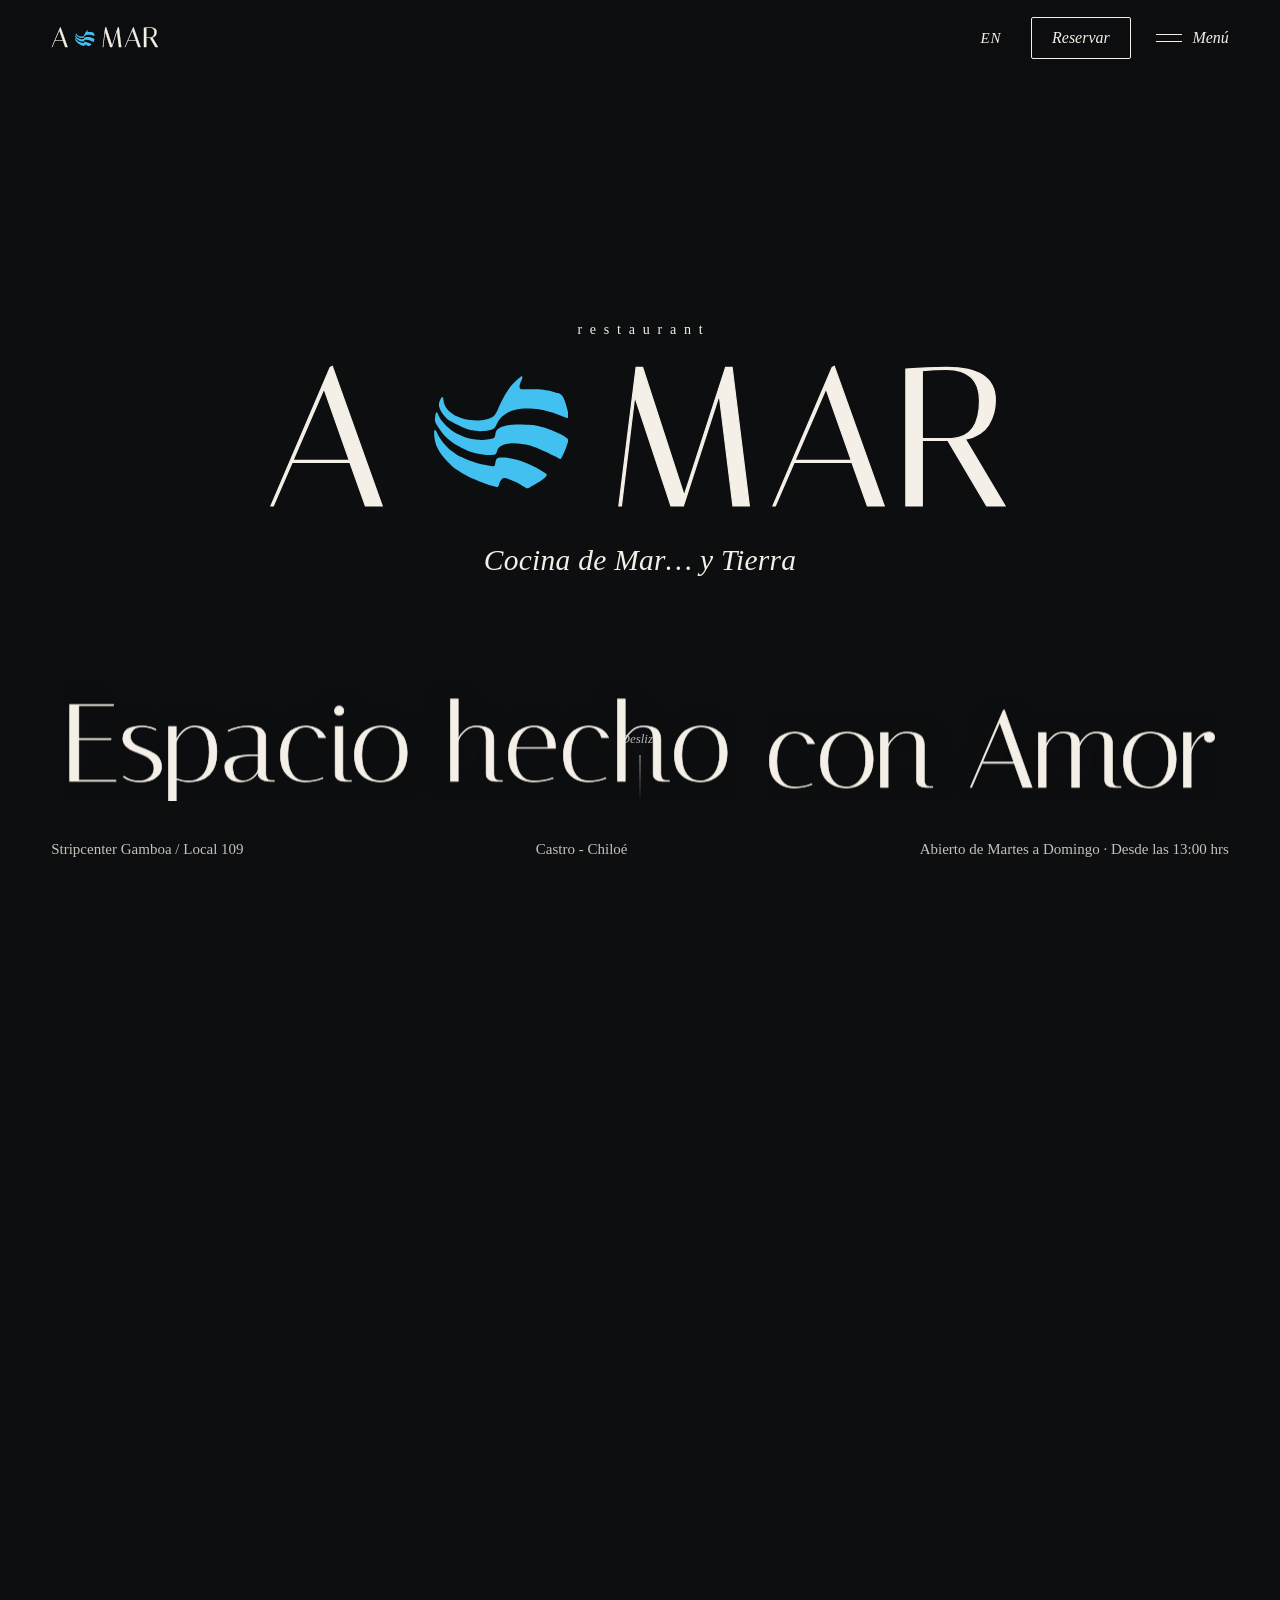
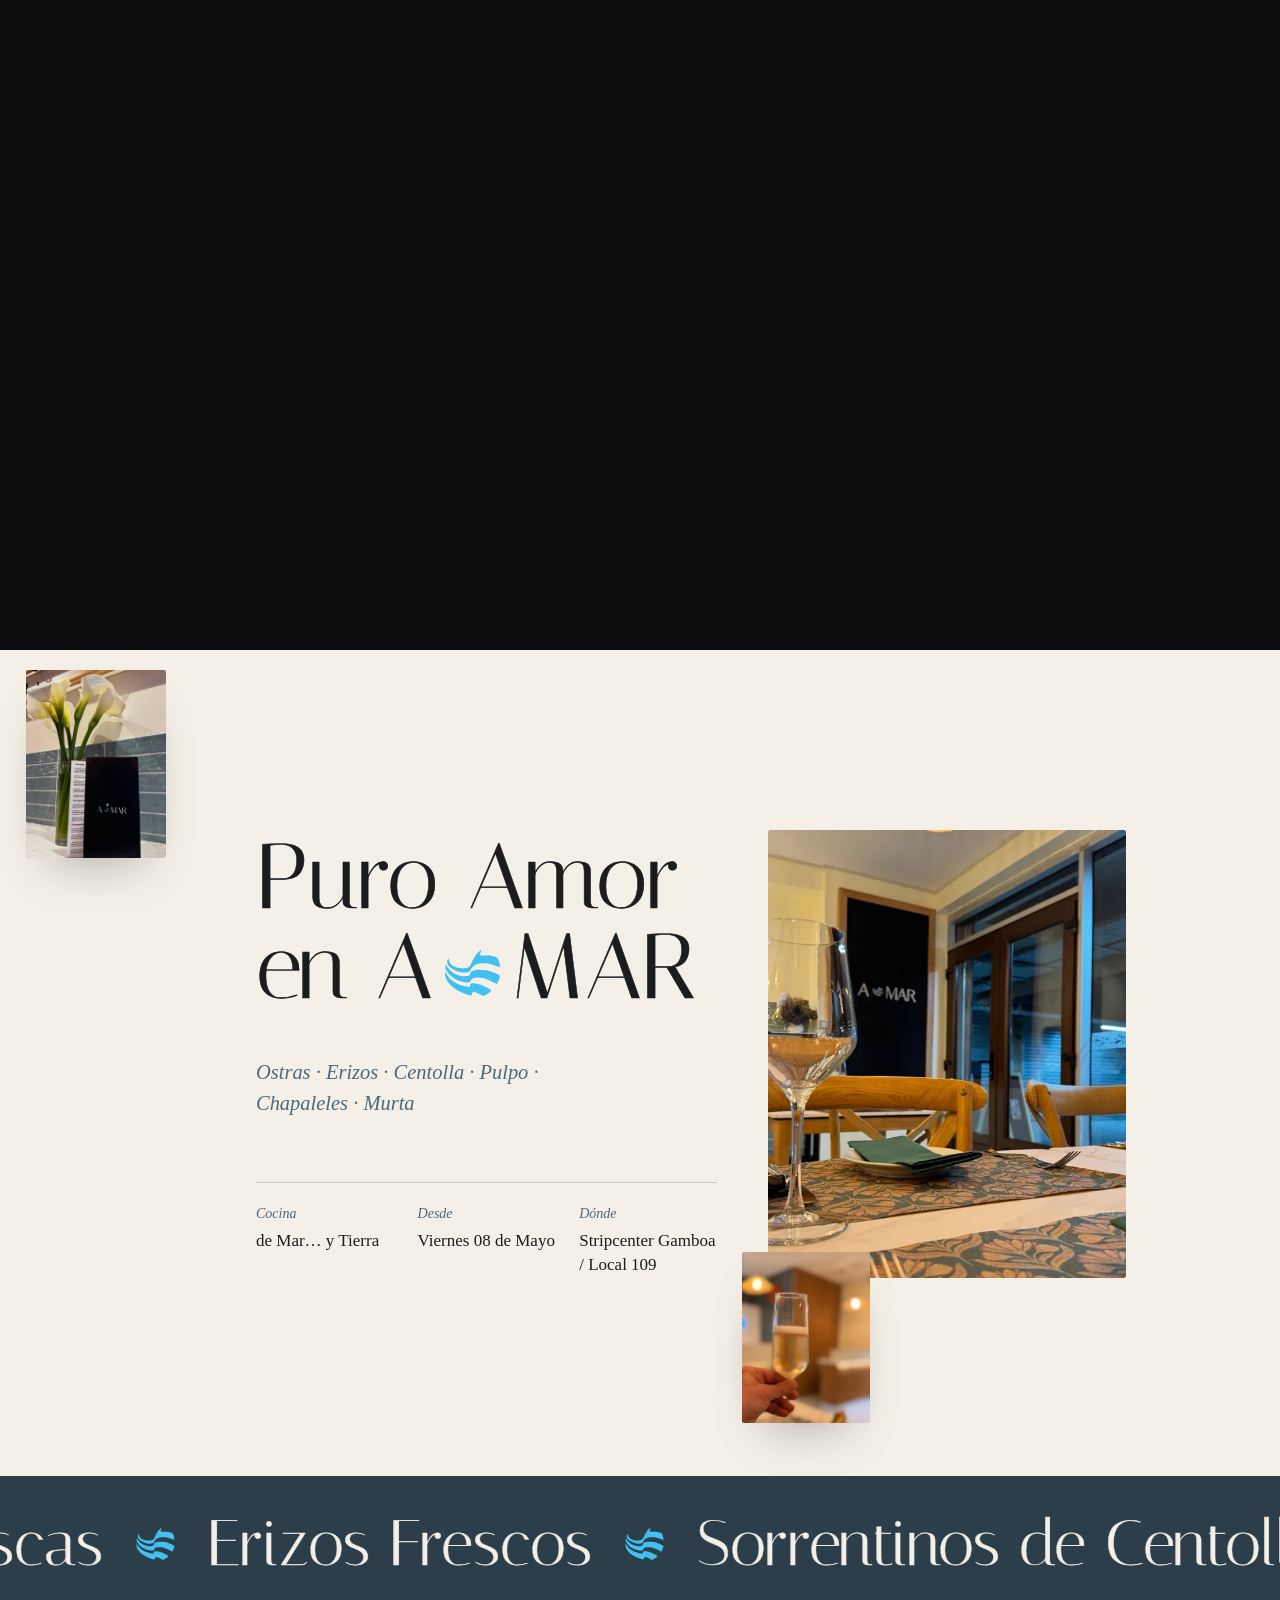
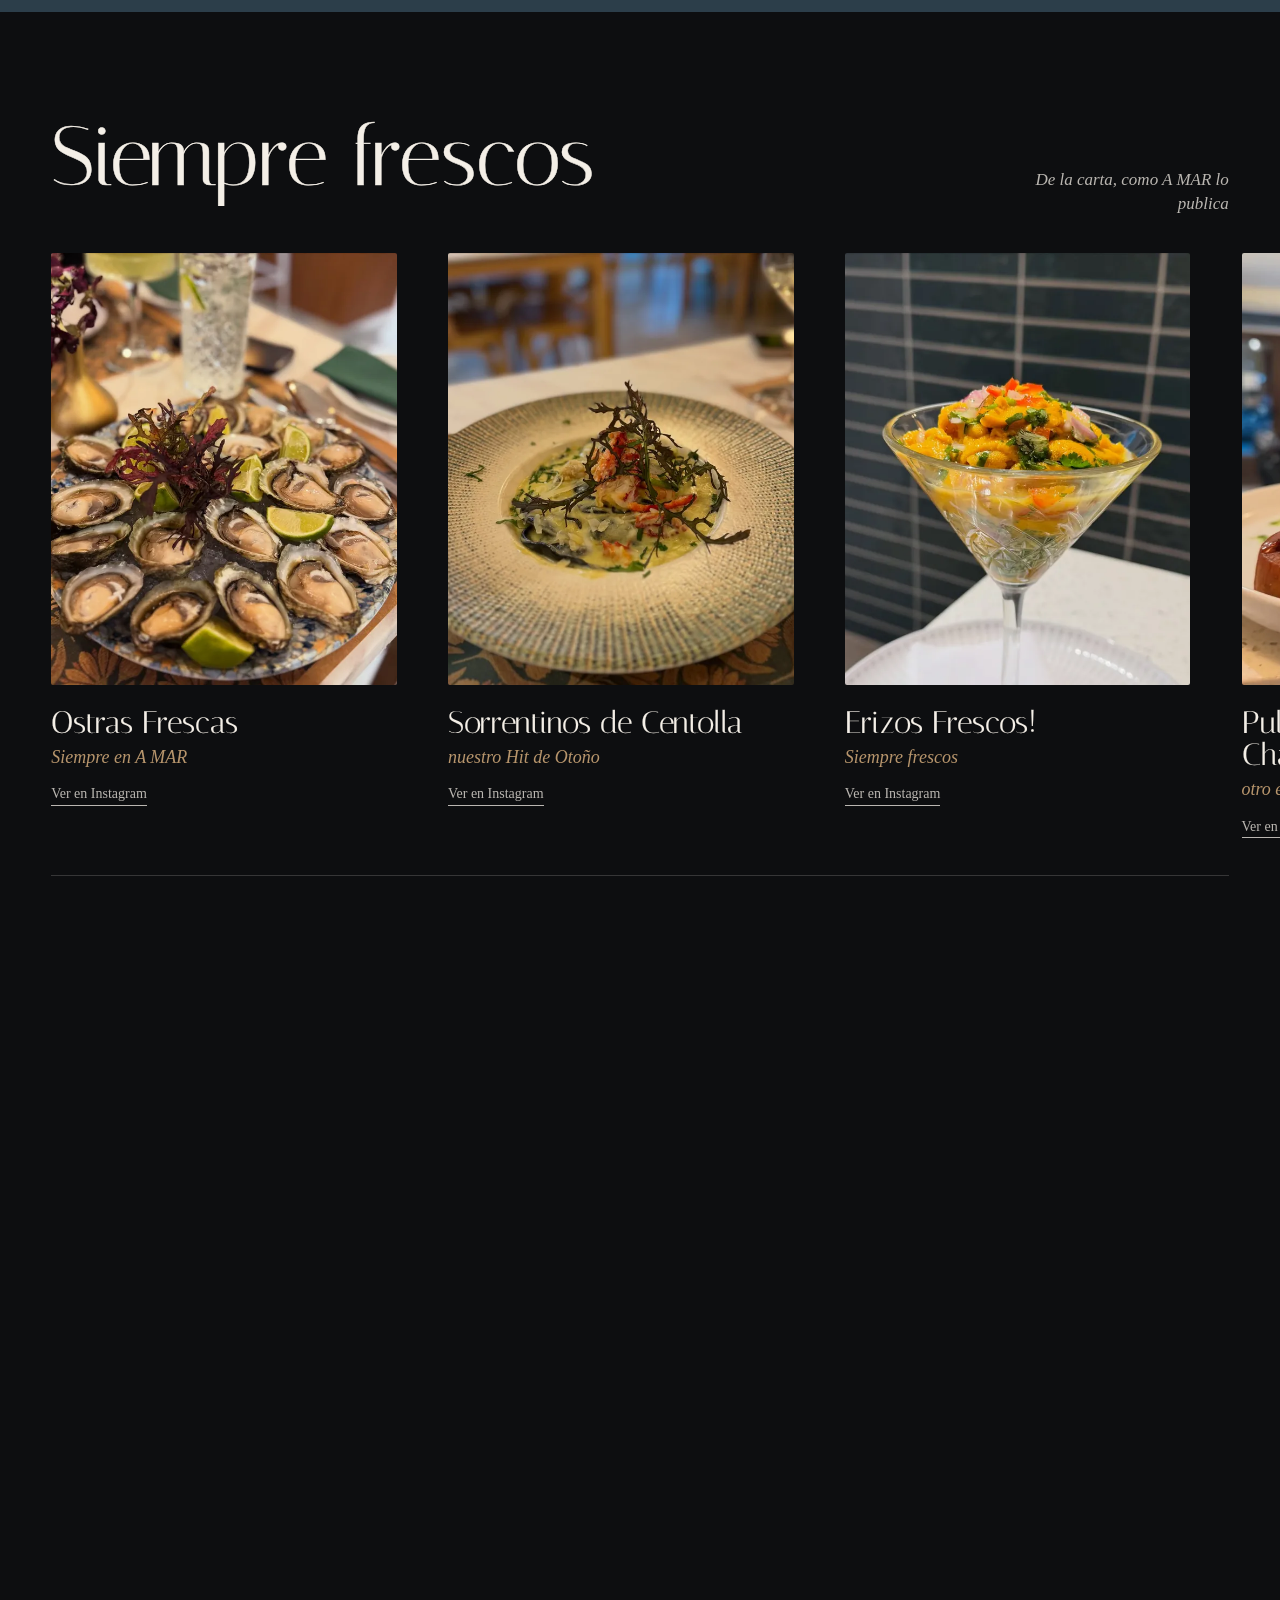
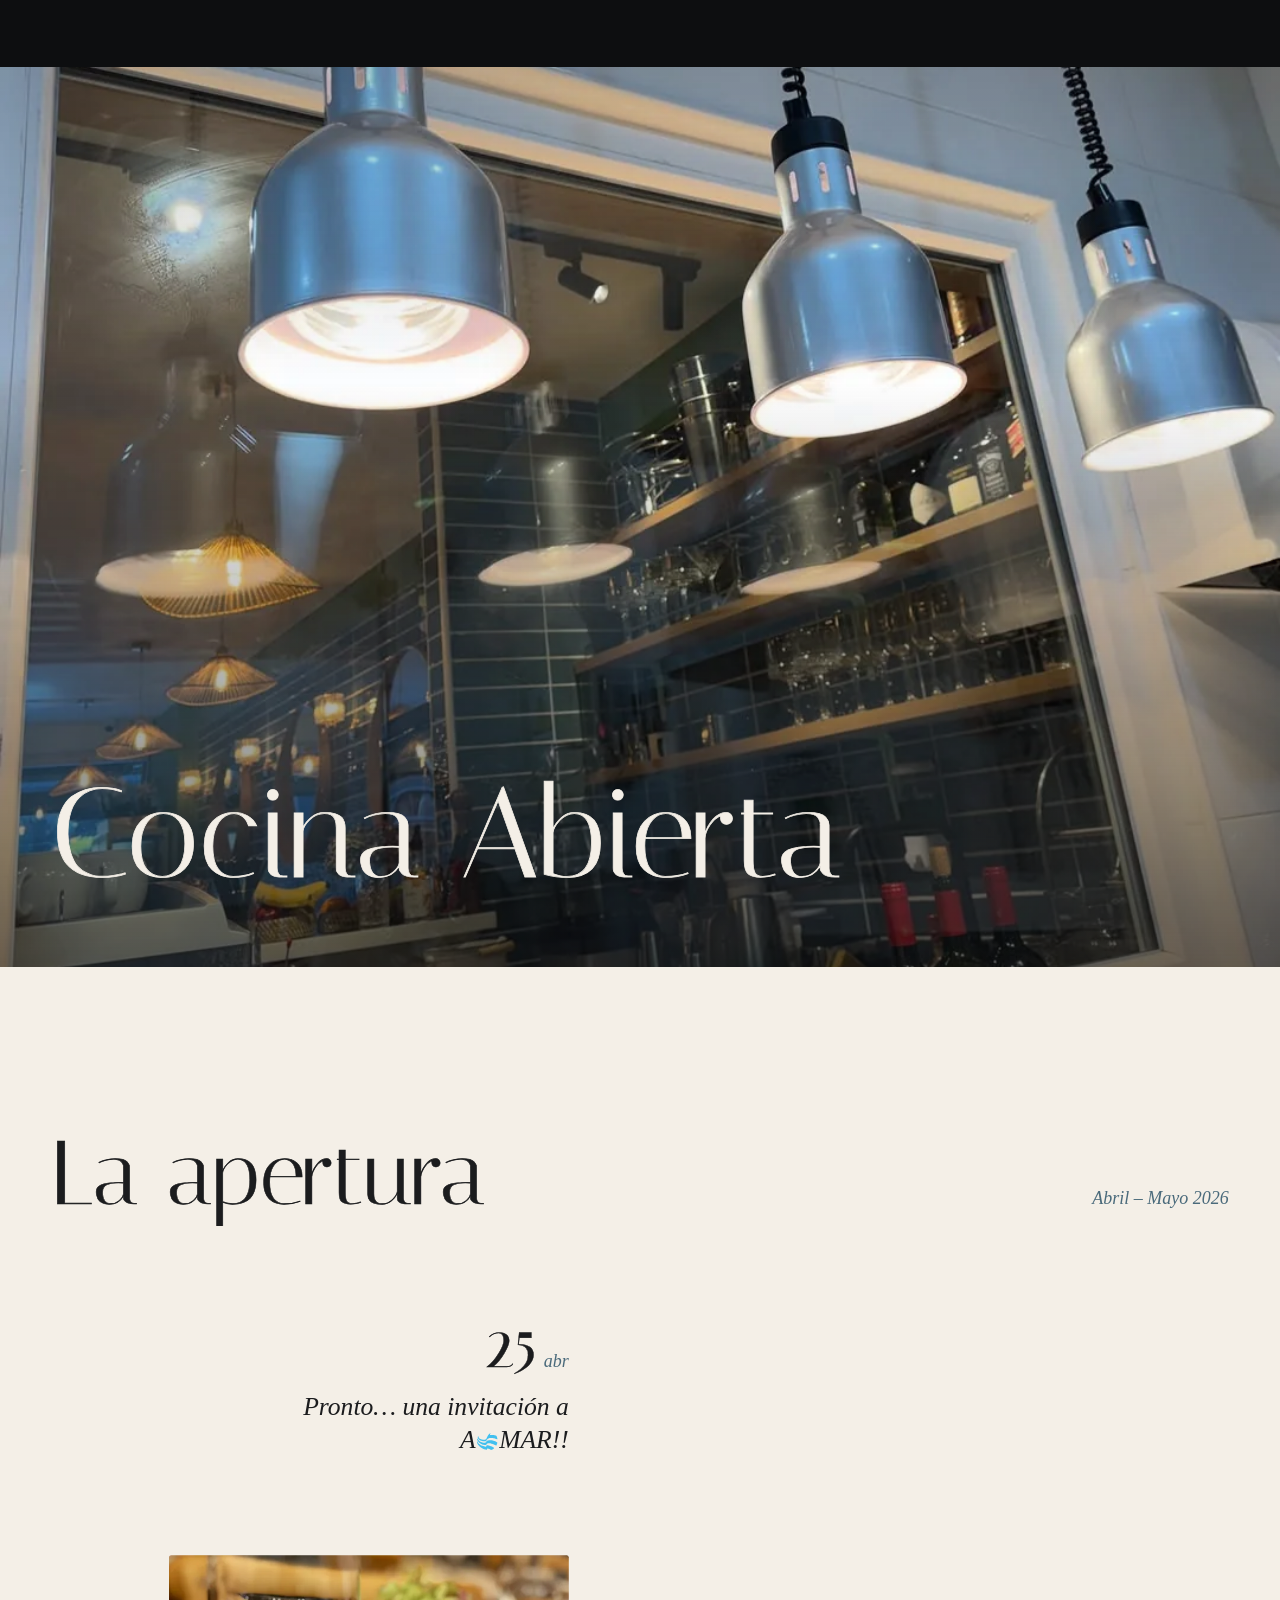
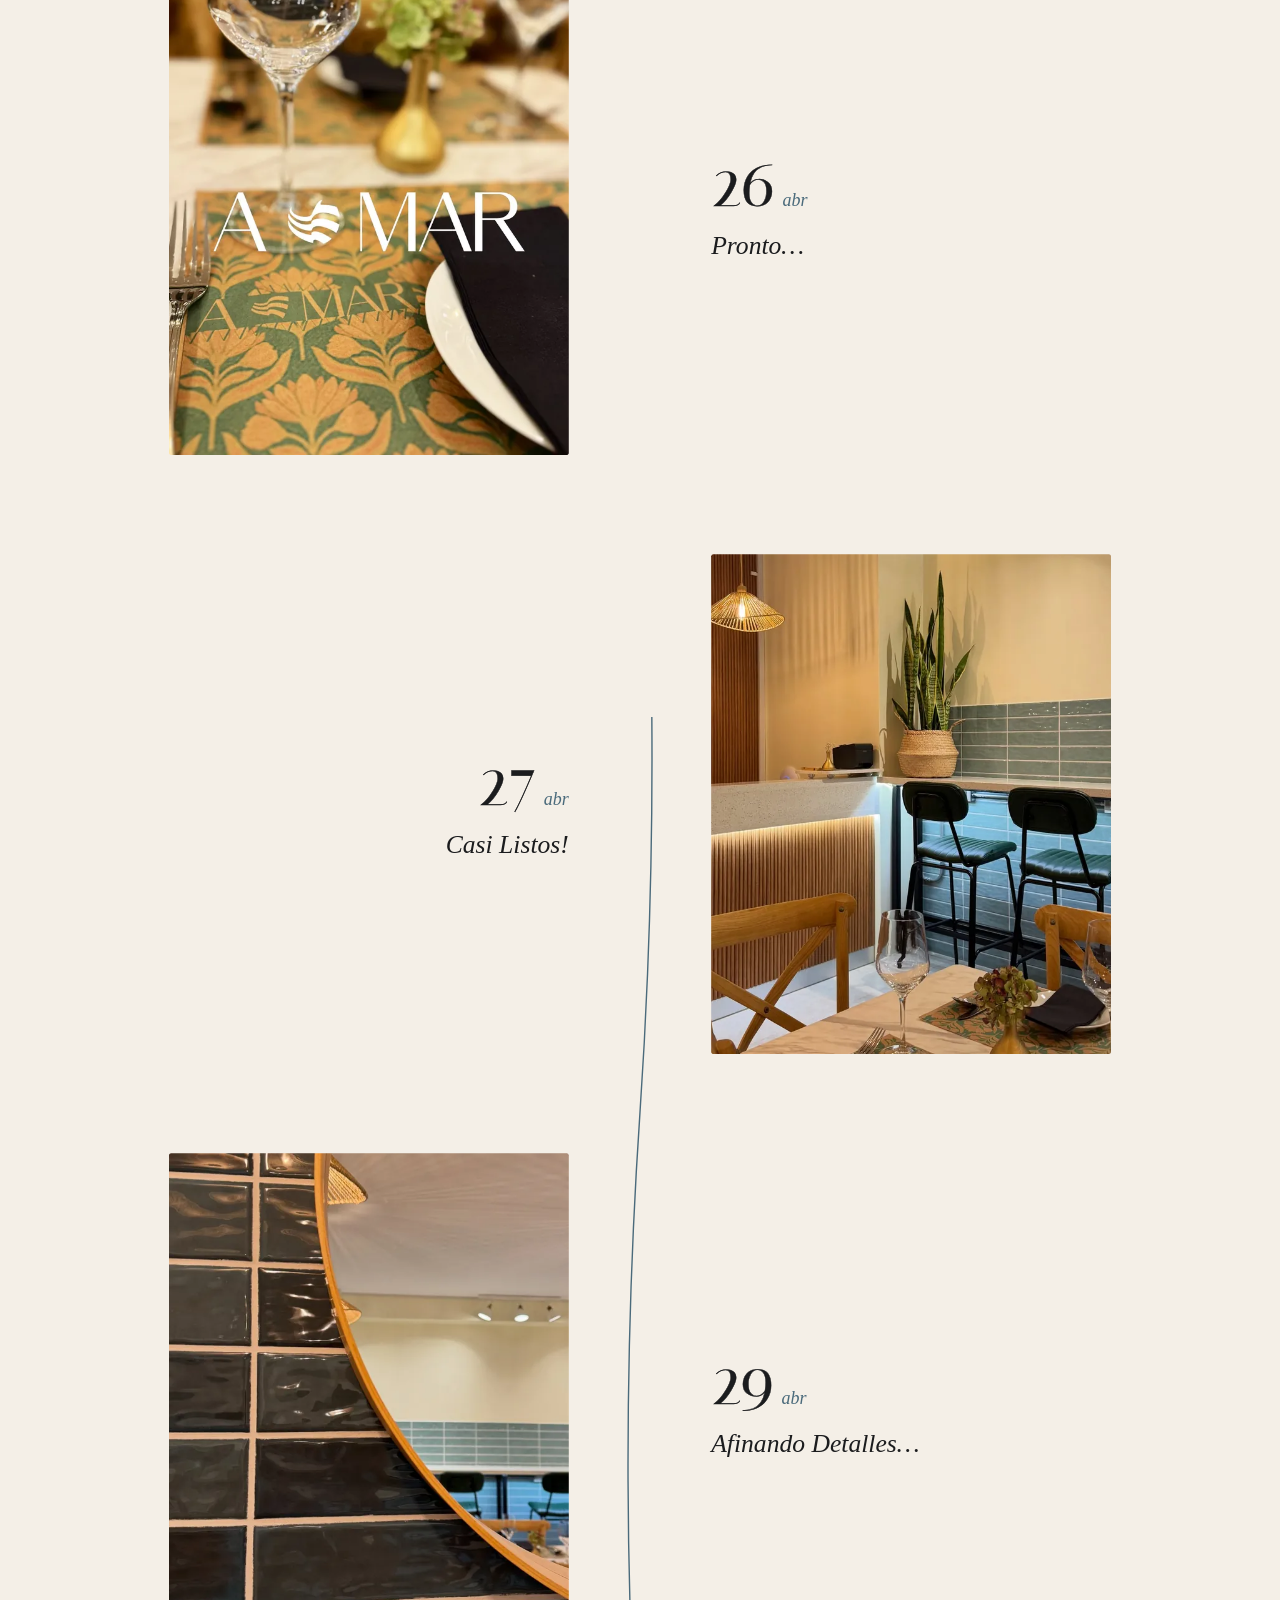
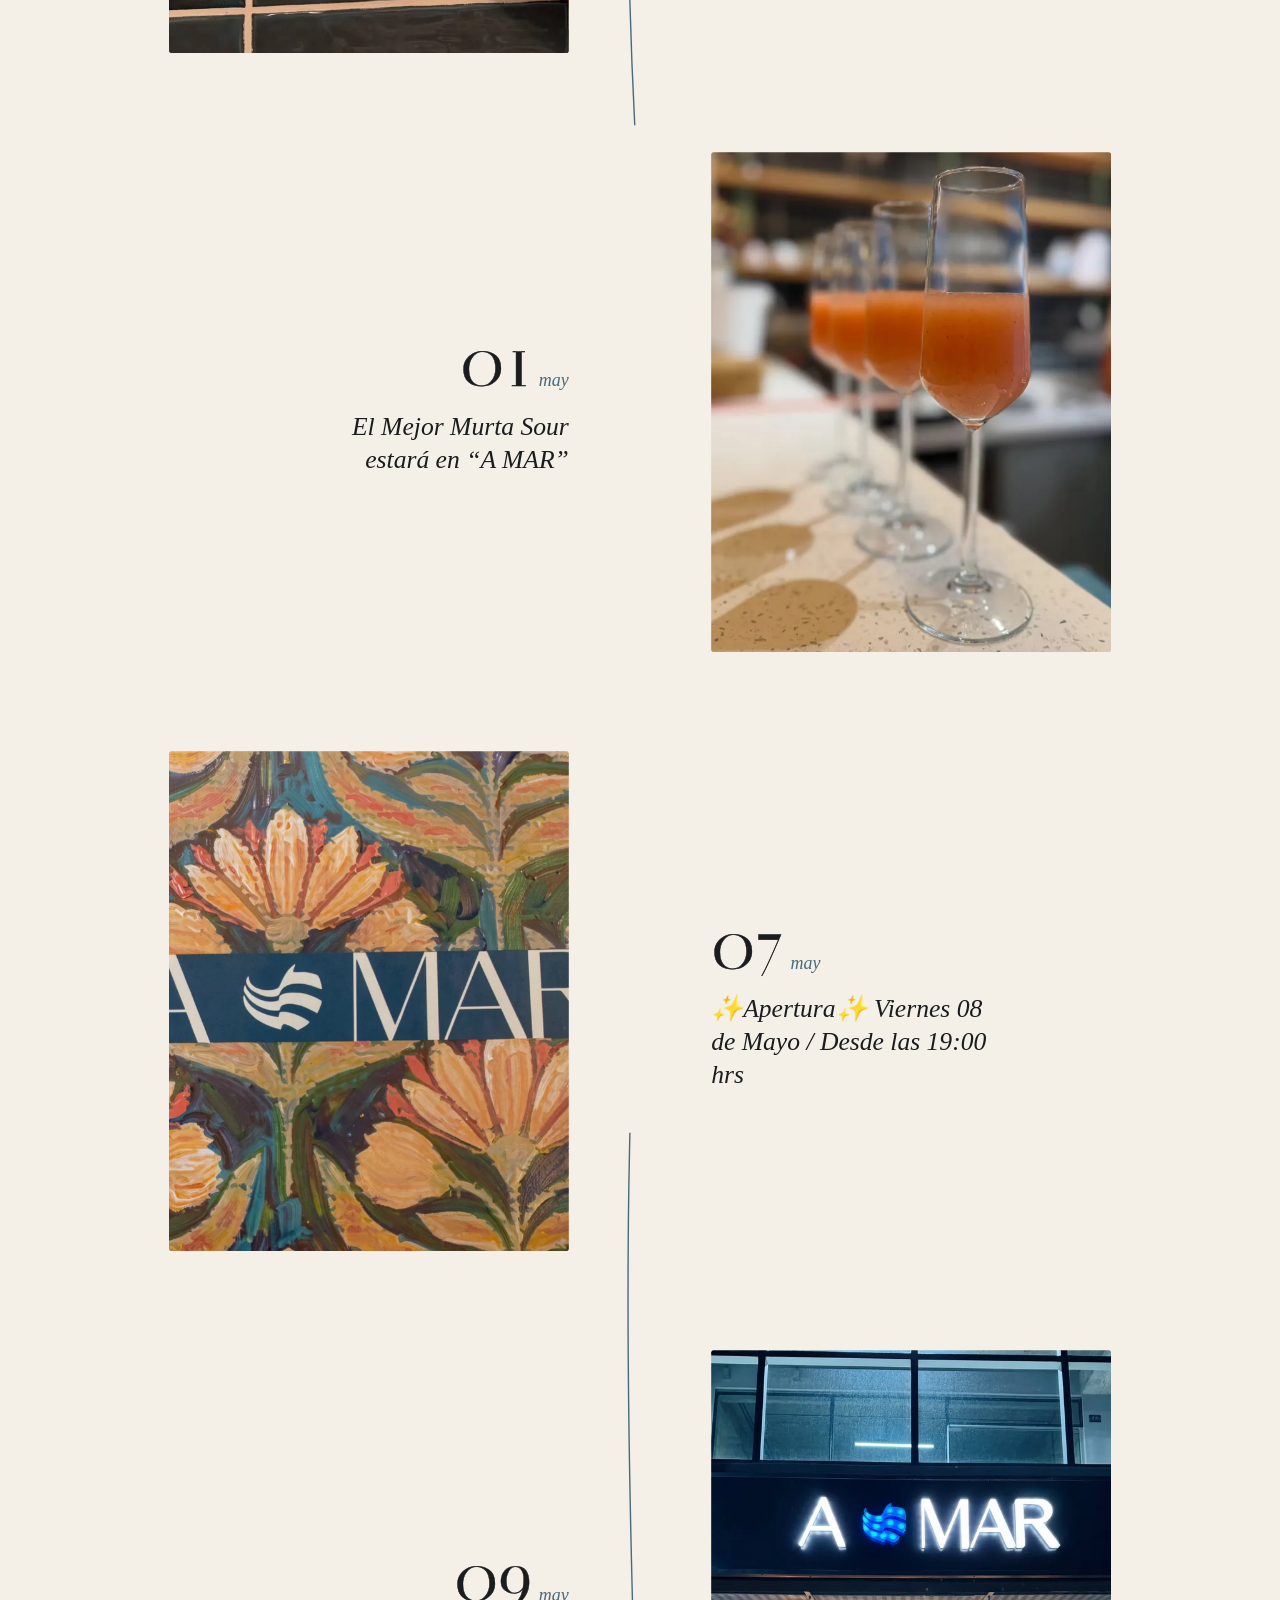
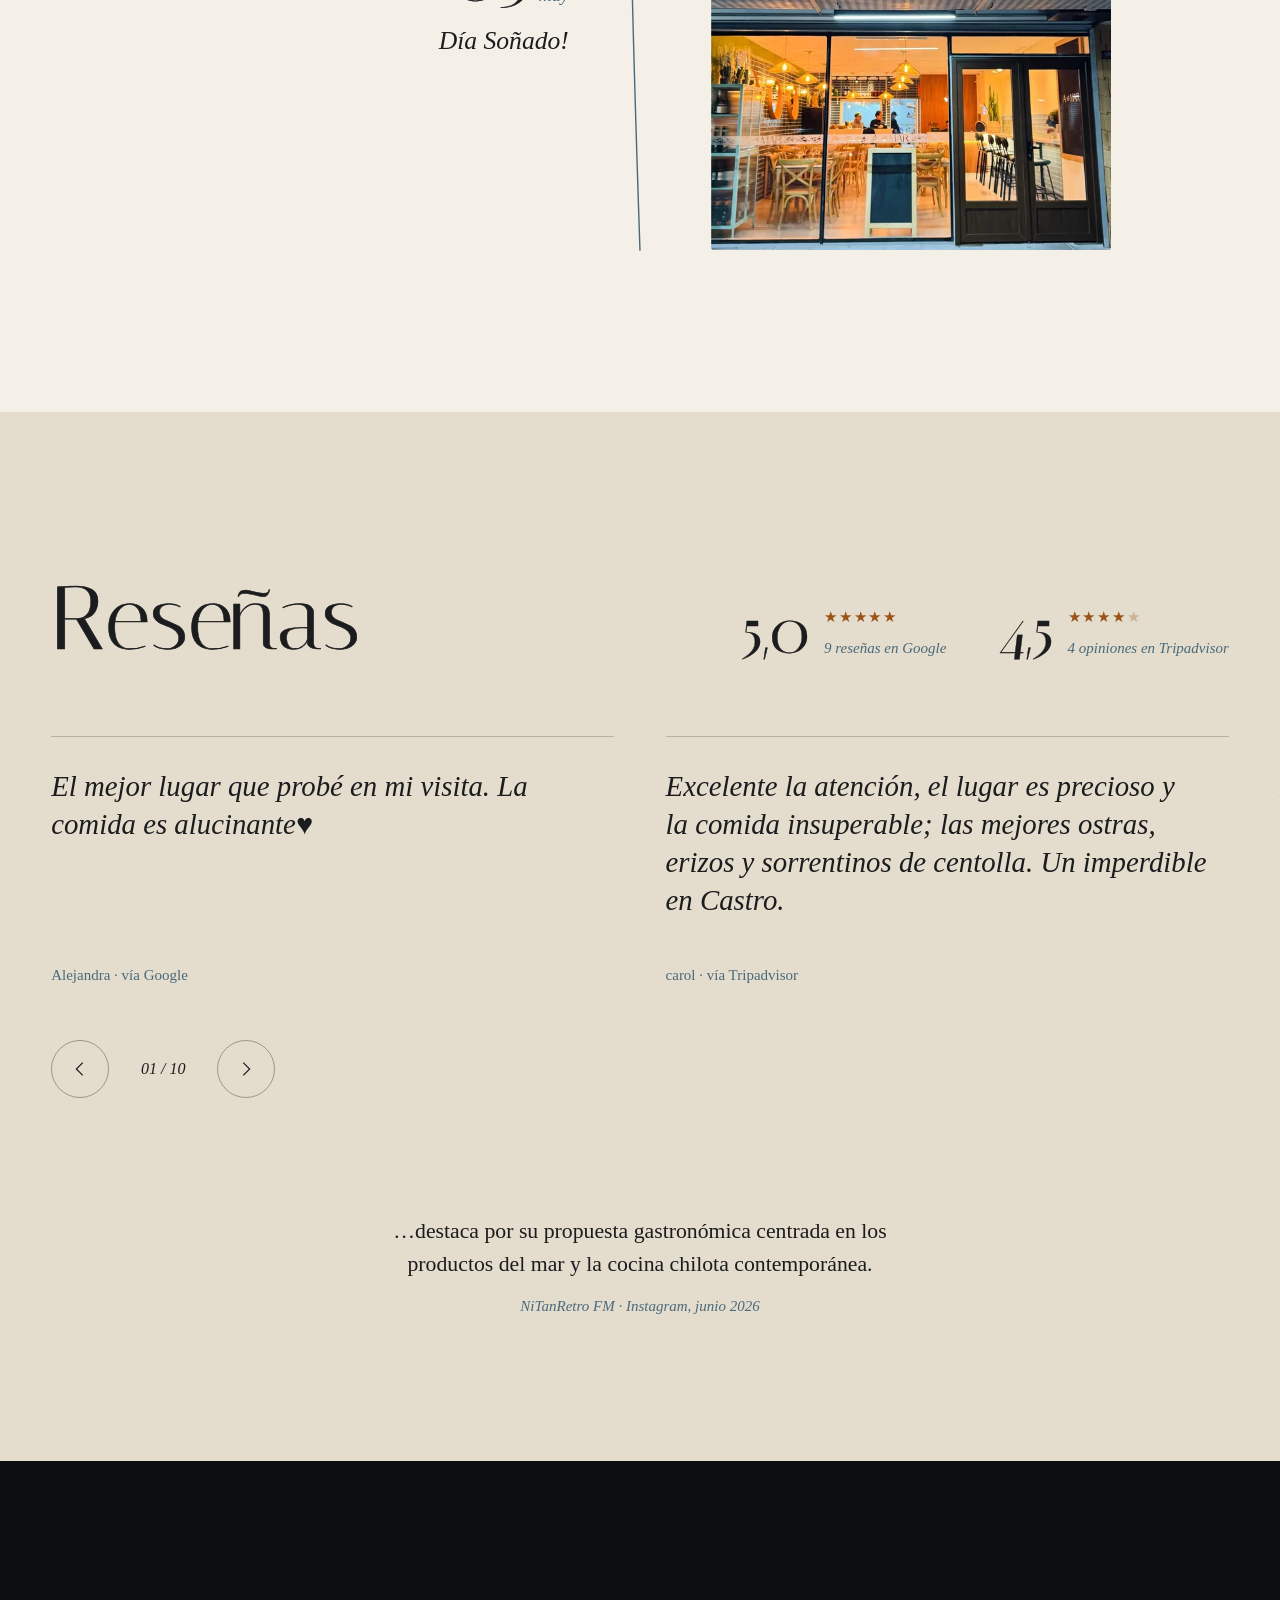
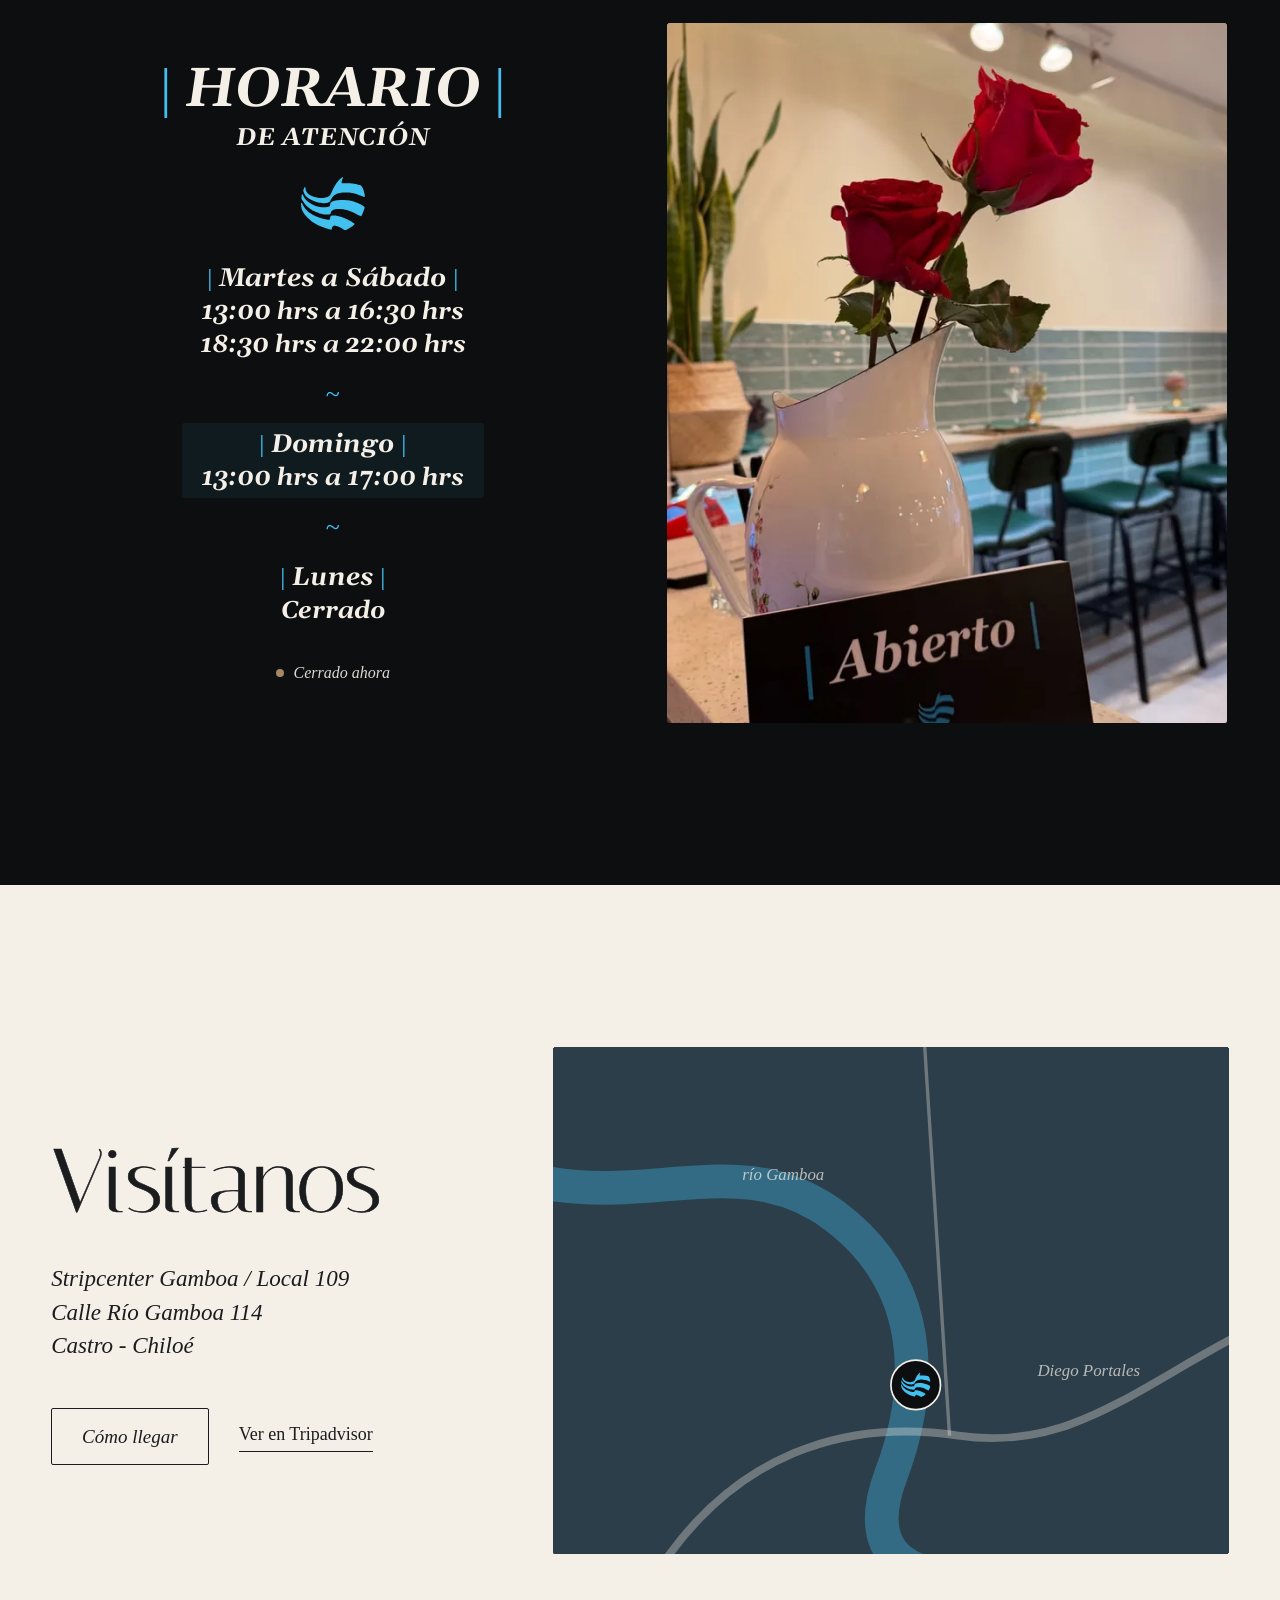
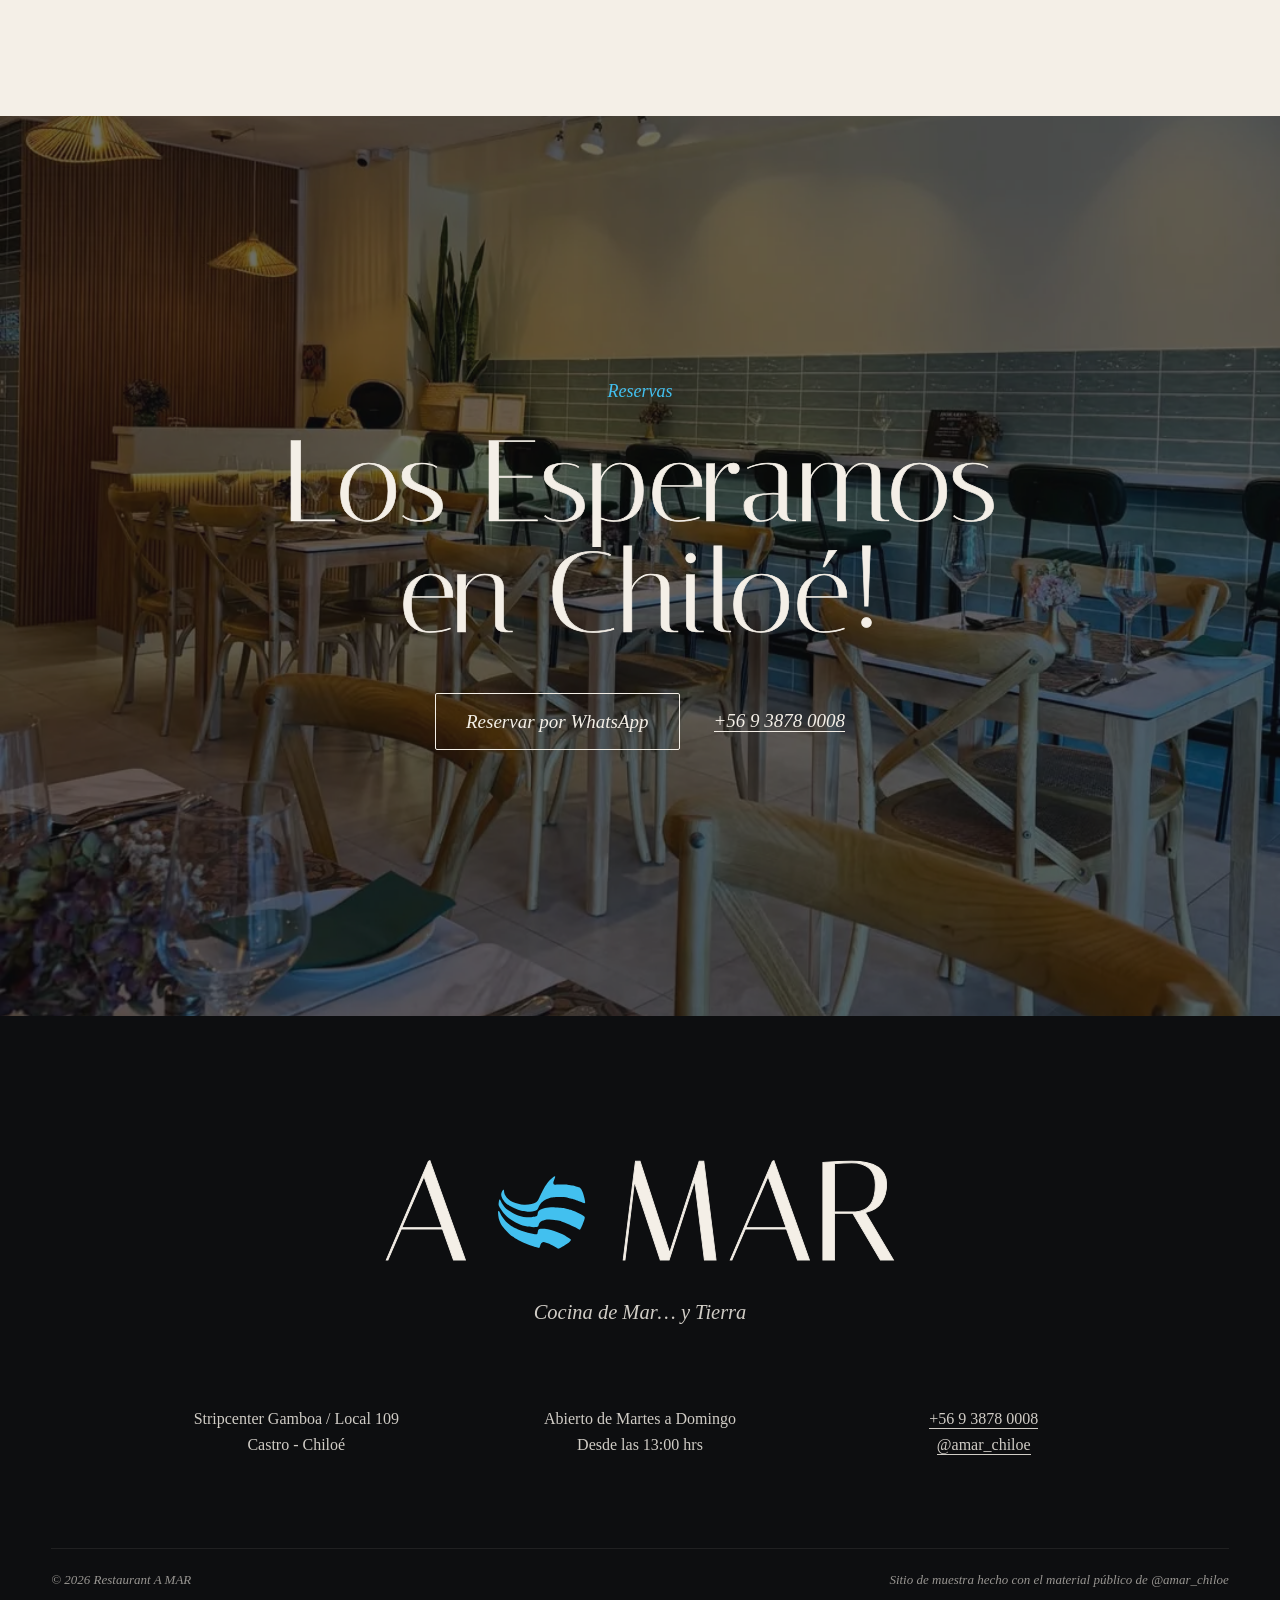
==== index.html @ 4e1a50ec "F06–F16: guion, medios, dirección de arte y sitio completo (portada con la ola como ventana, carta, " ====
<!doctype html>
<html lang="es" class="no-js">
<head>
<meta charset="utf-8">
<meta name="viewport" content="width=device-width, initial-scale=1, viewport-fit=cover">
<title data-title-en="A MAR · Cocina de Mar… y Tierra · Castro, Chiloé">A MAR · Cocina de Mar… y Tierra · Castro, Chiloé</title>
<meta name="description" content="Restaurant A MAR, cocina de mar… y tierra en el Stripcenter Gamboa, local 109, Castro, Chiloé. Ostras y erizos frescos, sorrentinos de centolla, pulpo a la gallega y murta sour. Abierto de martes a domingo desde las 13:00 hrs." data-meta-en="Restaurant A MAR, sea… and land cooking at Stripcenter Gamboa, unit 109, Castro, Chiloé. Fresh oysters and sea urchin, crab sorrentinos, Galician octopus and murta sour. Open Tuesday to Sunday from 1 pm.">
<meta name="theme-color" content="#0d0e10">
<link rel="canonical" href="https://amarchiloe.pages.dev/">
<meta property="og:title" content="A MAR · Cocina de Mar… y Tierra">
<meta property="og:description" content="Restaurant en el Stripcenter Gamboa, local 109 · Castro, Chiloé. Abierto de martes a domingo desde las 13:00 hrs.">
<meta property="og:image" content="https://amarchiloe.pages.dev/assets/og.jpg">
<meta property="og:image:width" content="1200">
<meta property="og:image:height" content="630">
<meta property="og:image:alt" content="Logotipo de A MAR sobre el salón del restaurante">
<meta property="og:type" content="website">
<meta property="og:locale" content="es_CL">
<meta property="og:locale:alternate" content="en_US">
<meta property="og:site_name" content="A MAR">
<meta property="og:url" content="https://amarchiloe.pages.dev/">
<meta name="twitter:card" content="summary_large_image">
<meta name="twitter:title" content="A MAR · Cocina de Mar… y Tierra">
<meta name="twitter:image" content="https://amarchiloe.pages.dev/assets/og.jpg">
<link rel="icon" href="brand/logo/favicon.svg" type="image/svg+xml">
<link rel="icon" href="brand/logo/favicon.ico" sizes="48x48">
<link rel="apple-touch-icon" href="brand/logo/favicon-180.png">
<link rel="preload" href="assets/fonts/italiana-latin-400-normal.woff2" as="font" type="font/woff2" crossorigin>
<link rel="preload" href="assets/fonts/gelasio-latin-400-normal.woff2" as="font" type="font/woff2" crossorigin>
<link rel="preload" href="assets/fonts/gelasio-latin-400-italic.woff2" as="font" type="font/woff2" crossorigin>
<link rel="preload" href="assets/fonts/gelasio-latin-700-italic.woff2" as="font" type="font/woff2" crossorigin>
<link rel="preload" href="assets/img/salon-1800.webp" as="image" type="image/webp">
<link rel="stylesheet" href="css/main.css">
<script>document.documentElement.classList.replace('no-js','js');if(matchMedia('(prefers-reduced-motion: reduce)').matches)document.documentElement.classList.add('reduced');</script>
<script type="application/ld+json">
{"@context":"https://schema.org","@type":"Restaurant","name":"A MAR","alternateName":"Restaurant A MAR","url":"https://amarchiloe.pages.dev/","image":"https://amarchiloe.pages.dev/assets/og.jpg","telephone":"+56 9 3878 0008","servesCuisine":["Pescados y mariscos","Chilena"],"address":{"@type":"PostalAddress","streetAddress":"Calle Río Gamboa 114, local 109","addressLocality":"Castro","addressRegion":"Los Lagos","postalCode":"5700000","addressCountry":"CL"},"geo":{"@type":"GeoCoordinates","latitude":-42.4805899,"longitude":-73.7720604},"openingHoursSpecification":[{"@type":"OpeningHoursSpecification","dayOfWeek":["Tuesday","Wednesday","Thursday","Friday","Saturday"],"opens":"13:00","closes":"16:30"},{"@type":"OpeningHoursSpecification","dayOfWeek":["Tuesday","Wednesday","Thursday","Friday","Saturday"],"opens":"18:30","closes":"22:00"},{"@type":"OpeningHoursSpecification","dayOfWeek":"Sunday","opens":"13:00","closes":"17:00"}],"sameAs":["https://www.instagram.com/amar_chiloe/","https://www.tripadvisor.cl/Restaurant_Review-g317804-d34499300-Reviews-A_Mar_Chiloe-Castro_Isla_Chiloe_Los_Lagos_Region.html"]}
</script>
</head>
<body>
<a class="skip" href="#main" data-l="Skip to content">Saltar al contenido</a>

<div class="pre" id="pre" aria-hidden="true">
  <svg class="pre__iso" viewBox="0 0 100 83.35"><path d="M69.92 83.09C70.17 83 70.78 82.69 71.27 82.39C72.58 81.62 73.6 81.02 75.25 80.08C79.19 77.83 80.64 76.83 82.08 75.42C83.93 73.57 83.98 73.01 82.42 71.99C82.21 71.85 81.75 71.54 81.4 71.29C81.04 71.04 80.23 70.53 79.61 70.15C78.98 69.77 78.34 69.37 78.19 69.27C77.43 68.76 74.05 66.98 72.52 66.28C66.59 63.6 61.88 62 57.22 61.11C53.75 60.44 52.97 60.35 50.84 60.34C47.78 60.33 46.51 60.78 46 62.08C45.88 62.39 45.46 64.3 45.32 65.24C45.19 65.99 45.09 66.27 44.82 66.52C44.42 66.9 44.13 66.92 42.31 66.67C36.61 65.88 31.78 64.69 26.79 62.83C25.13 62.21 22.23 60.97 21.49 60.57C21.22 60.42 20.58 60.13 20.07 59.92C19.56 59.72 19.01 59.48 18.86 59.4C18.19 59.07 16.28 57.92 15.82 57.58C15.55 57.38 14.93 56.93 14.43 56.59C10.41 53.8 7.22 50.46 4.58 46.32C3.44 44.51 3.21 44.1 2.23 42.09C1.34 40.28 1.17 40.04 0.76 40.04C0.22 40.04 -0 40.73 0.07 42.2C0.28 47.22 1.09 50.63 2.88 54.01C3.5 55.21 3.95 55.95 5.21 57.86C5.44 58.21 5.86 58.76 6.14 59.08C6.43 59.4 6.92 59.96 7.24 60.33C10.67 64.3 14.94 68.31 17.26 69.75C17.55 69.93 18.2 70.35 18.7 70.68C19.21 71.02 19.83 71.41 20.08 71.54C20.33 71.68 20.87 72 21.27 72.25C21.68 72.5 22.5 72.96 23.1 73.28C23.69 73.59 24.42 73.99 24.72 74.16C27.33 75.68 35.71 79.17 39.24 80.21C39.75 80.36 40.82 80.7 41.6 80.95C42.37 81.21 43.53 81.55 44.16 81.72C44.8 81.89 45.58 82.11 45.92 82.2C47.39 82.61 47.66 82.4 48.26 80.33C48.83 78.33 49.21 77.62 50.25 76.63C51.55 75.37 52.32 75.34 55.13 76.42C55.6 76.61 56.43 76.93 56.99 77.14C59.69 78.19 60.89 78.73 62.67 79.71C63.5 80.17 66.8 82.13 67.96 82.84C68.68 83.3 69.17 83.36 69.92 83.09ZM94.07 61.28C94.18 61.18 94.36 60.92 94.49 60.69C94.61 60.45 94.9 59.91 95.14 59.48C96.05 57.84 97.61 54.06 98.65 50.94C99.92 47.18 99.85 46.84 97.34 45.18C94.9 43.56 89.36 40.96 85.18 39.48C84.6 39.28 83.73 38.96 83.25 38.77C82.01 38.3 80.25 37.8 77.28 37.11C74.27 36.41 74.05 36.38 65.33 35.98C61.55 35.81 56.77 36.12 53.83 36.73C49.97 37.53 46.98 39.12 46.15 40.8C45.84 41.44 45.76 41.75 45.48 43.28C45.07 45.55 44.75 45.91 42.66 46.48C41.82 46.72 39.57 47.1 38.12 47.26C37.06 47.38 33.86 47.43 32.67 47.34C27.8 46.96 24.43 46.09 19.59 43.93C17.37 42.96 15.43 41.83 12.7 39.95C10.38 38.36 8.15 36.31 6.81 34.54C6.47 34.09 6.01 33.5 5.77 33.21C4.93 32.2 3.96 30.47 3.1 28.47C2.52 27.13 2.34 26.87 1.97 26.87C1.47 26.87 1.25 27.41 0.98 29.34C0.4 33.42 0.5 33.85 2.72 37.27C5.37 41.34 6.55 42.91 8.45 44.81C11 47.37 13.97 49.68 16.92 51.38C18.63 52.36 18.88 52.49 20.29 53.18C24.99 55.49 26.9 56.22 30.96 57.24C35.5 58.4 40.45 58.86 43.82 58.46C45.32 58.28 46.1 57.74 46.4 56.65C47.05 54.26 47.5 53.47 48.85 52.39C49.83 51.59 51.32 50.95 53.57 50.36C56.36 49.64 61.14 49.67 65.19 50.44C65.77 50.54 66.76 50.73 67.39 50.84C68.93 51.13 72.17 51.82 72.73 52C76.35 53.1 83.59 56.3 88.28 58.85C88.71 59.08 89.44 59.44 89.92 59.65C90.81 60.04 91.07 60.18 91.92 60.73C93.1 61.48 93.66 61.62 94.07 61.28ZM36.5 40.85C40.5 40.69 43.45 39.88 44.79 38.57C45.4 37.96 45.63 37.62 46.12 36.54C46.69 35.27 47.58 33.62 48 33.05C48.18 32.79 48.54 32.29 48.78 31.94C49.66 30.63 51.58 28.91 53.27 27.92C55.82 26.41 56.19 26.24 58.44 25.54C60.88 24.77 61.26 24.69 63.33 24.42C65.6 24.12 70.85 24 73.46 24.2C76.98 24.46 78.82 24.71 80.65 25.19C81.08 25.29 82.31 25.6 83.39 25.86C84.47 26.12 85.83 26.5 86.43 26.71C87.02 26.9 88.22 27.3 89.09 27.58C89.96 27.87 90.97 28.22 91.32 28.37C91.67 28.52 92.34 28.78 92.81 28.95C93.27 29.11 94.08 29.41 94.61 29.61C95.13 29.82 95.99 30.13 96.5 30.31C97.01 30.49 97.73 30.75 98.11 30.88C98.84 31.15 99.1 31.17 99.46 31.03C99.96 30.82 100 30.37 99.66 28.64C99.54 27.98 99.35 27.01 99.26 26.47C98.97 24.81 97.65 20.2 96.95 18.45C95.84 15.65 95.05 14.41 93.86 13.58C93.18 13.11 92.83 12.97 91.66 12.66C91.12 12.53 90.08 12.21 89.36 11.97C88.64 11.73 87.57 11.43 87 11.3C86.43 11.18 85.78 11.02 85.57 10.97C84.97 10.81 80.59 10.08 79.57 9.97C78.23 9.81 75.68 9.71 74.07 9.75C73.29 9.76 71.01 9.81 69.01 9.85C64.56 9.95 64.45 9.95 63.93 9.44C63.03 8.57 63.27 6.79 64.71 3.53C65.49 1.78 65.71 0.66 65.36 0.31C65.06 0 64.66 0.13 63.79 0.84C63.24 1.29 62.96 1.55 60.81 3.55C59.14 5.11 56.95 7.48 56.33 8.41C56.18 8.63 55.85 9.1 55.59 9.45C54.98 10.29 53.81 12.09 52.89 13.61C51.84 15.33 48.62 21.81 47.57 24.31C46.27 27.39 45.02 29.27 43.71 30.13C40.79 32.05 35.67 33.06 29.83 32.88C25.28 32.73 20.96 31.72 16.92 29.88C13.12 28.14 9.71 25.1 8.28 22.18C7.41 20.4 7.23 19.78 6.97 17.68C6.78 16.19 6.74 16.02 6.52 15.8C6.07 15.35 5.45 15.92 4.7 17.5C3.27 20.51 3.29 22.16 4.81 25.39C5.22 26.25 5.41 26.57 6.44 28.06C7.56 29.68 8.17 30.37 9.35 31.42C10.42 32.37 10.74 32.61 11.46 33.02C11.81 33.22 12.38 33.56 12.73 33.79C14.33 34.79 18.63 36.94 21.04 37.93C23.51 38.95 26.53 39.9 28.36 40.25C29.55 40.48 32.53 40.82 33.7 40.87C34.72 40.91 34.97 40.91 36.5 40.85Z"/></svg>
</div>

<header class="nav" id="nav">
  <a class="nav__logo" href="#inicio" aria-label="A MAR, inicio" data-aria-en="A MAR, home">
    <span class="nav__a">A</span><svg class="nav__iso" viewBox="0 0 100 83.35" aria-hidden="true" focusable="false"><path d="M69.92 83.09C70.17 83 70.78 82.69 71.27 82.39C72.58 81.62 73.6 81.02 75.25 80.08C79.19 77.83 80.64 76.83 82.08 75.42C83.93 73.57 83.98 73.01 82.42 71.99C82.21 71.85 81.75 71.54 81.4 71.29C81.04 71.04 80.23 70.53 79.61 70.15C78.98 69.77 78.34 69.37 78.19 69.27C77.43 68.76 74.05 66.98 72.52 66.28C66.59 63.6 61.88 62 57.22 61.11C53.75 60.44 52.97 60.35 50.84 60.34C47.78 60.33 46.51 60.78 46 62.08C45.88 62.39 45.46 64.3 45.32 65.24C45.19 65.99 45.09 66.27 44.82 66.52C44.42 66.9 44.13 66.92 42.31 66.67C36.61 65.88 31.78 64.69 26.79 62.83C25.13 62.21 22.23 60.97 21.49 60.57C21.22 60.42 20.58 60.13 20.07 59.92C19.56 59.72 19.01 59.48 18.86 59.4C18.19 59.07 16.28 57.92 15.82 57.58C15.55 57.38 14.93 56.93 14.43 56.59C10.41 53.8 7.22 50.46 4.58 46.32C3.44 44.51 3.21 44.1 2.23 42.09C1.34 40.28 1.17 40.04 0.76 40.04C0.22 40.04 -0 40.73 0.07 42.2C0.28 47.22 1.09 50.63 2.88 54.01C3.5 55.21 3.95 55.95 5.21 57.86C5.44 58.21 5.86 58.76 6.14 59.08C6.43 59.4 6.92 59.96 7.24 60.33C10.67 64.3 14.94 68.31 17.26 69.75C17.55 69.93 18.2 70.35 18.7 70.68C19.21 71.02 19.83 71.41 20.08 71.54C20.33 71.68 20.87 72 21.27 72.25C21.68 72.5 22.5 72.96 23.1 73.28C23.69 73.59 24.42 73.99 24.72 74.16C27.33 75.68 35.71 79.17 39.24 80.21C39.75 80.36 40.82 80.7 41.6 80.95C42.37 81.21 43.53 81.55 44.16 81.72C44.8 81.89 45.58 82.11 45.92 82.2C47.39 82.61 47.66 82.4 48.26 80.33C48.83 78.33 49.21 77.62 50.25 76.63C51.55 75.37 52.32 75.34 55.13 76.42C55.6 76.61 56.43 76.93 56.99 77.14C59.69 78.19 60.89 78.73 62.67 79.71C63.5 80.17 66.8 82.13 67.96 82.84C68.68 83.3 69.17 83.36 69.92 83.09ZM94.07 61.28C94.18 61.18 94.36 60.92 94.49 60.69C94.61 60.45 94.9 59.91 95.14 59.48C96.05 57.84 97.61 54.06 98.65 50.94C99.92 47.18 99.85 46.84 97.34 45.18C94.9 43.56 89.36 40.96 85.18 39.48C84.6 39.28 83.73 38.96 83.25 38.77C82.01 38.3 80.25 37.8 77.28 37.11C74.27 36.41 74.05 36.38 65.33 35.98C61.55 35.81 56.77 36.12 53.83 36.73C49.97 37.53 46.98 39.12 46.15 40.8C45.84 41.44 45.76 41.75 45.48 43.28C45.07 45.55 44.75 45.91 42.66 46.48C41.82 46.72 39.57 47.1 38.12 47.26C37.06 47.38 33.86 47.43 32.67 47.34C27.8 46.96 24.43 46.09 19.59 43.93C17.37 42.96 15.43 41.83 12.7 39.95C10.38 38.36 8.15 36.31 6.81 34.54C6.47 34.09 6.01 33.5 5.77 33.21C4.93 32.2 3.96 30.47 3.1 28.47C2.52 27.13 2.34 26.87 1.97 26.87C1.47 26.87 1.25 27.41 0.98 29.34C0.4 33.42 0.5 33.85 2.72 37.27C5.37 41.34 6.55 42.91 8.45 44.81C11 47.37 13.97 49.68 16.92 51.38C18.63 52.36 18.88 52.49 20.29 53.18C24.99 55.49 26.9 56.22 30.96 57.24C35.5 58.4 40.45 58.86 43.82 58.46C45.32 58.28 46.1 57.74 46.4 56.65C47.05 54.26 47.5 53.47 48.85 52.39C49.83 51.59 51.32 50.95 53.57 50.36C56.36 49.64 61.14 49.67 65.19 50.44C65.77 50.54 66.76 50.73 67.39 50.84C68.93 51.13 72.17 51.82 72.73 52C76.35 53.1 83.59 56.3 88.28 58.85C88.71 59.08 89.44 59.44 89.92 59.65C90.81 60.04 91.07 60.18 91.92 60.73C93.1 61.48 93.66 61.62 94.07 61.28ZM36.5 40.85C40.5 40.69 43.45 39.88 44.79 38.57C45.4 37.96 45.63 37.62 46.12 36.54C46.69 35.27 47.58 33.62 48 33.05C48.18 32.79 48.54 32.29 48.78 31.94C49.66 30.63 51.58 28.91 53.27 27.92C55.82 26.41 56.19 26.24 58.44 25.54C60.88 24.77 61.26 24.69 63.33 24.42C65.6 24.12 70.85 24 73.46 24.2C76.98 24.46 78.82 24.71 80.65 25.19C81.08 25.29 82.31 25.6 83.39 25.86C84.47 26.12 85.83 26.5 86.43 26.71C87.02 26.9 88.22 27.3 89.09 27.58C89.96 27.87 90.97 28.22 91.32 28.37C91.67 28.52 92.34 28.78 92.81 28.95C93.27 29.11 94.08 29.41 94.61 29.61C95.13 29.82 95.99 30.13 96.5 30.31C97.01 30.49 97.73 30.75 98.11 30.88C98.84 31.15 99.1 31.17 99.46 31.03C99.96 30.82 100 30.37 99.66 28.64C99.54 27.98 99.35 27.01 99.26 26.47C98.97 24.81 97.65 20.2 96.95 18.45C95.84 15.65 95.05 14.41 93.86 13.58C93.18 13.11 92.83 12.97 91.66 12.66C91.12 12.53 90.08 12.21 89.36 11.97C88.64 11.73 87.57 11.43 87 11.3C86.43 11.18 85.78 11.02 85.57 10.97C84.97 10.81 80.59 10.08 79.57 9.97C78.23 9.81 75.68 9.71 74.07 9.75C73.29 9.76 71.01 9.81 69.01 9.85C64.56 9.95 64.45 9.95 63.93 9.44C63.03 8.57 63.27 6.79 64.71 3.53C65.49 1.78 65.71 0.66 65.36 0.31C65.06 0 64.66 0.13 63.79 0.84C63.24 1.29 62.96 1.55 60.81 3.55C59.14 5.11 56.95 7.48 56.33 8.41C56.18 8.63 55.85 9.1 55.59 9.45C54.98 10.29 53.81 12.09 52.89 13.61C51.84 15.33 48.62 21.81 47.57 24.31C46.27 27.39 45.02 29.27 43.71 30.13C40.79 32.05 35.67 33.06 29.83 32.88C25.28 32.73 20.96 31.72 16.92 29.88C13.12 28.14 9.71 25.1 8.28 22.18C7.41 20.4 7.23 19.78 6.97 17.68C6.78 16.19 6.74 16.02 6.52 15.8C6.07 15.35 5.45 15.92 4.7 17.5C3.27 20.51 3.29 22.16 4.81 25.39C5.22 26.25 5.41 26.57 6.44 28.06C7.56 29.68 8.17 30.37 9.35 31.42C10.42 32.37 10.74 32.61 11.46 33.02C11.81 33.22 12.38 33.56 12.73 33.79C14.33 34.79 18.63 36.94 21.04 37.93C23.51 38.95 26.53 39.9 28.36 40.25C29.55 40.48 32.53 40.82 33.7 40.87C34.72 40.91 34.97 40.91 36.5 40.85Z"/></svg><span class="nav__mar">MAR</span>
  </a>
  <div class="nav__right">
    <button class="nav__lang" id="lang" type="button" aria-label="Ver el sitio en inglés" data-aria-en="View the site in Spanish"><span aria-hidden="true" data-l="ES">EN</span></button>
    <a class="nav__book magnet" href="https://wa.me/message/PLLYWRQYPFITD1" target="_blank" rel="noopener" data-l="Book">Reservar</a>
    <button class="nav__menu" id="menuBtn" type="button" aria-expanded="false" aria-controls="menu"><span class="nav__burger" aria-hidden="true"><i></i><i></i></span><span data-l="Menu">Menú</span></button>
  </div>
</header>

<div class="menu" id="menu" role="dialog" aria-modal="true" aria-label="Menú" data-aria-en="Menu" hidden>
  <button class="menu__close" id="menuClose" type="button"><span data-l="Close">Cerrar</span></button>
  <div class="menu__inner">
    <nav class="menu__nav" aria-label="Secciones" data-aria-en="Sections">
      <ol>
        <li><a href="#casa" data-img="assets/img/calas-800.webp"><span data-l="The house">La casa</span></a></li>
        <li><a href="#frescos" data-img="assets/img/ostras-800.webp"><span data-l="Always fresh">Siempre frescos</span></a></li>
        <li><a href="#apertura" data-img="assets/img/fachada-800.webp"><span data-l="The opening">La apertura</span></a></li>
        <li><a href="#resenas" data-img="assets/img/espumante-800.webp"><span data-l="Reviews">Reseñas</span></a></li>
        <li><a href="#horario" data-img="assets/img/rosas-800.webp"><span data-l="Opening hours">Horario</span></a></li>
        <li><a href="#visitanos" data-img="assets/img/barra-800.webp"><span data-l="Visit us">Visítanos</span></a></li>
      </ol>
    </nav>
    <figure class="menu__fig" aria-hidden="true"><img class="menu__img" src="assets/img/salon-800.webp" alt="" width="800" height="800"></figure>
    <div class="menu__foot">
      <p lang="es">Stripcenter Gamboa / Local 109<br>Castro - Chiloé</p>
      <p><a class="ul" href="tel:+56938780008">+56 9 3878 0008</a><br><a class="ul" href="https://www.instagram.com/amar_chiloe/" target="_blank" rel="noopener">@amar_chiloe</a></p>
    </div>
  </div>
</div>

<main id="main" tabindex="-1">

<!-- 1–2 · Portada y momento memorable -->
<section class="hero" id="inicio" data-theme="dark" aria-labelledby="h1">
  <div class="hero__sticky">
    <div class="hero__photo" aria-hidden="true">
      <img class="hero__img" src="assets/img/salon-1800.webp" srcset="assets/img/salon-800.webp 800w, assets/img/salon-1800.webp 1080w" sizes="100vw" width="1080" height="1080" alt="" fetchpriority="high" decoding="async" style="background-image:url([data-uri])">
    </div>
    <div class="hero__brand">
      <p class="hero__kicker" lang="es">restaurant</p>
      <h1 class="hero__logo" id="h1" aria-label="A MAR"><span class="hero__a" aria-hidden="true">A</span><span class="hero__isowrap" aria-hidden="true"><svg class="hero__iso" viewBox="0 0 100 83.35" aria-hidden="true" focusable="false"><path d="M69.92 83.09C70.17 83 70.78 82.69 71.27 82.39C72.58 81.62 73.6 81.02 75.25 80.08C79.19 77.83 80.64 76.83 82.08 75.42C83.93 73.57 83.98 73.01 82.42 71.99C82.21 71.85 81.75 71.54 81.4 71.29C81.04 71.04 80.23 70.53 79.61 70.15C78.98 69.77 78.34 69.37 78.19 69.27C77.43 68.76 74.05 66.98 72.52 66.28C66.59 63.6 61.88 62 57.22 61.11C53.75 60.44 52.97 60.35 50.84 60.34C47.78 60.33 46.51 60.78 46 62.08C45.88 62.39 45.46 64.3 45.32 65.24C45.19 65.99 45.09 66.27 44.82 66.52C44.42 66.9 44.13 66.92 42.31 66.67C36.61 65.88 31.78 64.69 26.79 62.83C25.13 62.21 22.23 60.97 21.49 60.57C21.22 60.42 20.58 60.13 20.07 59.92C19.56 59.72 19.01 59.48 18.86 59.4C18.19 59.07 16.28 57.92 15.82 57.58C15.55 57.38 14.93 56.93 14.43 56.59C10.41 53.8 7.22 50.46 4.58 46.32C3.44 44.51 3.21 44.1 2.23 42.09C1.34 40.28 1.17 40.04 0.76 40.04C0.22 40.04 -0 40.73 0.07 42.2C0.28 47.22 1.09 50.63 2.88 54.01C3.5 55.21 3.95 55.95 5.21 57.86C5.44 58.21 5.86 58.76 6.14 59.08C6.43 59.4 6.92 59.96 7.24 60.33C10.67 64.3 14.94 68.31 17.26 69.75C17.55 69.93 18.2 70.35 18.7 70.68C19.21 71.02 19.83 71.41 20.08 71.54C20.33 71.68 20.87 72 21.27 72.25C21.68 72.5 22.5 72.96 23.1 73.28C23.69 73.59 24.42 73.99 24.72 74.16C27.33 75.68 35.71 79.17 39.24 80.21C39.75 80.36 40.82 80.7 41.6 80.95C42.37 81.21 43.53 81.55 44.16 81.72C44.8 81.89 45.58 82.11 45.92 82.2C47.39 82.61 47.66 82.4 48.26 80.33C48.83 78.33 49.21 77.62 50.25 76.63C51.55 75.37 52.32 75.34 55.13 76.42C55.6 76.61 56.43 76.93 56.99 77.14C59.69 78.19 60.89 78.73 62.67 79.71C63.5 80.17 66.8 82.13 67.96 82.84C68.68 83.3 69.17 83.36 69.92 83.09ZM94.07 61.28C94.18 61.18 94.36 60.92 94.49 60.69C94.61 60.45 94.9 59.91 95.14 59.48C96.05 57.84 97.61 54.06 98.65 50.94C99.92 47.18 99.85 46.84 97.34 45.18C94.9 43.56 89.36 40.96 85.18 39.48C84.6 39.28 83.73 38.96 83.25 38.77C82.01 38.3 80.25 37.8 77.28 37.11C74.27 36.41 74.05 36.38 65.33 35.98C61.55 35.81 56.77 36.12 53.83 36.73C49.97 37.53 46.98 39.12 46.15 40.8C45.84 41.44 45.76 41.75 45.48 43.28C45.07 45.55 44.75 45.91 42.66 46.48C41.82 46.72 39.57 47.1 38.12 47.26C37.06 47.38 33.86 47.43 32.67 47.34C27.8 46.96 24.43 46.09 19.59 43.93C17.37 42.96 15.43 41.83 12.7 39.95C10.38 38.36 8.15 36.31 6.81 34.54C6.47 34.09 6.01 33.5 5.77 33.21C4.93 32.2 3.96 30.47 3.1 28.47C2.52 27.13 2.34 26.87 1.97 26.87C1.47 26.87 1.25 27.41 0.98 29.34C0.4 33.42 0.5 33.85 2.72 37.27C5.37 41.34 6.55 42.91 8.45 44.81C11 47.37 13.97 49.68 16.92 51.38C18.63 52.36 18.88 52.49 20.29 53.18C24.99 55.49 26.9 56.22 30.96 57.24C35.5 58.4 40.45 58.86 43.82 58.46C45.32 58.28 46.1 57.74 46.4 56.65C47.05 54.26 47.5 53.47 48.85 52.39C49.83 51.59 51.32 50.95 53.57 50.36C56.36 49.64 61.14 49.67 65.19 50.44C65.77 50.54 66.76 50.73 67.39 50.84C68.93 51.13 72.17 51.82 72.73 52C76.35 53.1 83.59 56.3 88.28 58.85C88.71 59.08 89.44 59.44 89.92 59.65C90.81 60.04 91.07 60.18 91.92 60.73C93.1 61.48 93.66 61.62 94.07 61.28ZM36.5 40.85C40.5 40.69 43.45 39.88 44.79 38.57C45.4 37.96 45.63 37.62 46.12 36.54C46.69 35.27 47.58 33.62 48 33.05C48.18 32.79 48.54 32.29 48.78 31.94C49.66 30.63 51.58 28.91 53.27 27.92C55.82 26.41 56.19 26.24 58.44 25.54C60.88 24.77 61.26 24.69 63.33 24.42C65.6 24.12 70.85 24 73.46 24.2C76.98 24.46 78.82 24.71 80.65 25.19C81.08 25.29 82.31 25.6 83.39 25.86C84.47 26.12 85.83 26.5 86.43 26.71C87.02 26.9 88.22 27.3 89.09 27.58C89.96 27.87 90.97 28.22 91.32 28.37C91.67 28.52 92.34 28.78 92.81 28.95C93.27 29.11 94.08 29.41 94.61 29.61C95.13 29.82 95.99 30.13 96.5 30.31C97.01 30.49 97.73 30.75 98.11 30.88C98.84 31.15 99.1 31.17 99.46 31.03C99.96 30.82 100 30.37 99.66 28.64C99.54 27.98 99.35 27.01 99.26 26.47C98.97 24.81 97.65 20.2 96.95 18.45C95.84 15.65 95.05 14.41 93.86 13.58C93.18 13.11 92.83 12.97 91.66 12.66C91.12 12.53 90.08 12.21 89.36 11.97C88.64 11.73 87.57 11.43 87 11.3C86.43 11.18 85.78 11.02 85.57 10.97C84.97 10.81 80.59 10.08 79.57 9.97C78.23 9.81 75.68 9.71 74.07 9.75C73.29 9.76 71.01 9.81 69.01 9.85C64.56 9.95 64.45 9.95 63.93 9.44C63.03 8.57 63.27 6.79 64.71 3.53C65.49 1.78 65.71 0.66 65.36 0.31C65.06 0 64.66 0.13 63.79 0.84C63.24 1.29 62.96 1.55 60.81 3.55C59.14 5.11 56.95 7.48 56.33 8.41C56.18 8.63 55.85 9.1 55.59 9.45C54.98 10.29 53.81 12.09 52.89 13.61C51.84 15.33 48.62 21.81 47.57 24.31C46.27 27.39 45.02 29.27 43.71 30.13C40.79 32.05 35.67 33.06 29.83 32.88C25.28 32.73 20.96 31.72 16.92 29.88C13.12 28.14 9.71 25.1 8.28 22.18C7.41 20.4 7.23 19.78 6.97 17.68C6.78 16.19 6.74 16.02 6.52 15.8C6.07 15.35 5.45 15.92 4.7 17.5C3.27 20.51 3.29 22.16 4.81 25.39C5.22 26.25 5.41 26.57 6.44 28.06C7.56 29.68 8.17 30.37 9.35 31.42C10.42 32.37 10.74 32.61 11.46 33.02C11.81 33.22 12.38 33.56 12.73 33.79C14.33 34.79 18.63 36.94 21.04 37.93C23.51 38.95 26.53 39.9 28.36 40.25C29.55 40.48 32.53 40.82 33.7 40.87C34.72 40.91 34.97 40.91 36.5 40.85Z"/></svg></span><span class="hero__mar" aria-hidden="true">MAR</span></h1>
      <p class="hero__tag" lang="es">Cocina de Mar… y Tierra</p>
    </div>
    <ul class="hero__foot" lang="es">
      <li>Stripcenter Gamboa / Local 109</li>
      <li>Castro - Chiloé</li>
      <li>Abierto de Martes a Domingo · Desde las 13:00 hrs</li>
    </ul>
    <p class="hero__cue" aria-hidden="true"><span data-l="Scroll">Desliza</span><i></i></p>
    <p class="hero__claim" lang="es"><span class="line"><span>Espacio hecho</span></span> <span class="line"><span>con Amor</span></span></p>
  </div>
</section>

<!-- 3 · La casa -->
<section class="casa" id="casa" data-theme="light" aria-labelledby="casa-h">
  <div class="casa__masses" aria-hidden="true">
    <div class="mass mass--1" data-speed="0.6"><img class="mass__img" src="assets/img/calas-800.webp" srcset="assets/img/calas-800.webp 800w, assets/img/calas-1800.webp 1080w" sizes="(min-width: 900px) 22vw, 40vw" width="1080" height="1080" alt="" loading="lazy" decoding="async" style="background-image:url([data-uri])"></div>
    <div class="mass mass--2" data-speed="1.25"><img class="mass__img" src="assets/img/espumante-800.webp" srcset="assets/img/espumante-800.webp 800w, assets/img/espumante-1800.webp 1440w" sizes="(min-width: 900px) 16vw, 34vw" width="1440" height="1440" alt="" loading="lazy" decoding="async" style="background-image:url([data-uri])"></div>
  </div>
  <div class="casa__text">
    <h2 class="casa__h" id="casa-h" lang="es" aria-label="Puro Amor en A MAR"><span class="line"><span>Puro Amor</span></span> <span class="line"><span>en A<svg class="casa__iso" viewBox="0 0 100 83.35" aria-hidden="true" focusable="false"><path d="M69.92 83.09C70.17 83 70.78 82.69 71.27 82.39C72.58 81.62 73.6 81.02 75.25 80.08C79.19 77.83 80.64 76.83 82.08 75.42C83.93 73.57 83.98 73.01 82.42 71.99C82.21 71.85 81.75 71.54 81.4 71.29C81.04 71.04 80.23 70.53 79.61 70.15C78.98 69.77 78.34 69.37 78.19 69.27C77.43 68.76 74.05 66.98 72.52 66.28C66.59 63.6 61.88 62 57.22 61.11C53.75 60.44 52.97 60.35 50.84 60.34C47.78 60.33 46.51 60.78 46 62.08C45.88 62.39 45.46 64.3 45.32 65.24C45.19 65.99 45.09 66.27 44.82 66.52C44.42 66.9 44.13 66.92 42.31 66.67C36.61 65.88 31.78 64.69 26.79 62.83C25.13 62.21 22.23 60.97 21.49 60.57C21.22 60.42 20.58 60.13 20.07 59.92C19.56 59.72 19.01 59.48 18.86 59.4C18.19 59.07 16.28 57.92 15.82 57.58C15.55 57.38 14.93 56.93 14.43 56.59C10.41 53.8 7.22 50.46 4.58 46.32C3.44 44.51 3.21 44.1 2.23 42.09C1.34 40.28 1.17 40.04 0.76 40.04C0.22 40.04 -0 40.73 0.07 42.2C0.28 47.22 1.09 50.63 2.88 54.01C3.5 55.21 3.95 55.95 5.21 57.86C5.44 58.21 5.86 58.76 6.14 59.08C6.43 59.4 6.92 59.96 7.24 60.33C10.67 64.3 14.94 68.31 17.26 69.75C17.55 69.93 18.2 70.35 18.7 70.68C19.21 71.02 19.83 71.41 20.08 71.54C20.33 71.68 20.87 72 21.27 72.25C21.68 72.5 22.5 72.96 23.1 73.28C23.69 73.59 24.42 73.99 24.72 74.16C27.33 75.68 35.71 79.17 39.24 80.21C39.75 80.36 40.82 80.7 41.6 80.95C42.37 81.21 43.53 81.55 44.16 81.72C44.8 81.89 45.58 82.11 45.92 82.2C47.39 82.61 47.66 82.4 48.26 80.33C48.83 78.33 49.21 77.62 50.25 76.63C51.55 75.37 52.32 75.34 55.13 76.42C55.6 76.61 56.43 76.93 56.99 77.14C59.69 78.19 60.89 78.73 62.67 79.71C63.5 80.17 66.8 82.13 67.96 82.84C68.68 83.3 69.17 83.36 69.92 83.09ZM94.07 61.28C94.18 61.18 94.36 60.92 94.49 60.69C94.61 60.45 94.9 59.91 95.14 59.48C96.05 57.84 97.61 54.06 98.65 50.94C99.92 47.18 99.85 46.84 97.34 45.18C94.9 43.56 89.36 40.96 85.18 39.48C84.6 39.28 83.73 38.96 83.25 38.77C82.01 38.3 80.25 37.8 77.28 37.11C74.27 36.41 74.05 36.38 65.33 35.98C61.55 35.81 56.77 36.12 53.83 36.73C49.97 37.53 46.98 39.12 46.15 40.8C45.84 41.44 45.76 41.75 45.48 43.28C45.07 45.55 44.75 45.91 42.66 46.48C41.82 46.72 39.57 47.1 38.12 47.26C37.06 47.38 33.86 47.43 32.67 47.34C27.8 46.96 24.43 46.09 19.59 43.93C17.37 42.96 15.43 41.83 12.7 39.95C10.38 38.36 8.15 36.31 6.81 34.54C6.47 34.09 6.01 33.5 5.77 33.21C4.93 32.2 3.96 30.47 3.1 28.47C2.52 27.13 2.34 26.87 1.97 26.87C1.47 26.87 1.25 27.41 0.98 29.34C0.4 33.42 0.5 33.85 2.72 37.27C5.37 41.34 6.55 42.91 8.45 44.81C11 47.37 13.97 49.68 16.92 51.38C18.63 52.36 18.88 52.49 20.29 53.18C24.99 55.49 26.9 56.22 30.96 57.24C35.5 58.4 40.45 58.86 43.82 58.46C45.32 58.28 46.1 57.74 46.4 56.65C47.05 54.26 47.5 53.47 48.85 52.39C49.83 51.59 51.32 50.95 53.57 50.36C56.36 49.64 61.14 49.67 65.19 50.44C65.77 50.54 66.76 50.73 67.39 50.84C68.93 51.13 72.17 51.82 72.73 52C76.35 53.1 83.59 56.3 88.28 58.85C88.71 59.08 89.44 59.44 89.92 59.65C90.81 60.04 91.07 60.18 91.92 60.73C93.1 61.48 93.66 61.62 94.07 61.28ZM36.5 40.85C40.5 40.69 43.45 39.88 44.79 38.57C45.4 37.96 45.63 37.62 46.12 36.54C46.69 35.27 47.58 33.62 48 33.05C48.18 32.79 48.54 32.29 48.78 31.94C49.66 30.63 51.58 28.91 53.27 27.92C55.82 26.41 56.19 26.24 58.44 25.54C60.88 24.77 61.26 24.69 63.33 24.42C65.6 24.12 70.85 24 73.46 24.2C76.98 24.46 78.82 24.71 80.65 25.19C81.08 25.29 82.31 25.6 83.39 25.86C84.47 26.12 85.83 26.5 86.43 26.71C87.02 26.9 88.22 27.3 89.09 27.58C89.96 27.87 90.97 28.22 91.32 28.37C91.67 28.52 92.34 28.78 92.81 28.95C93.27 29.11 94.08 29.41 94.61 29.61C95.13 29.82 95.99 30.13 96.5 30.31C97.01 30.49 97.73 30.75 98.11 30.88C98.84 31.15 99.1 31.17 99.46 31.03C99.96 30.82 100 30.37 99.66 28.64C99.54 27.98 99.35 27.01 99.26 26.47C98.97 24.81 97.65 20.2 96.95 18.45C95.84 15.65 95.05 14.41 93.86 13.58C93.18 13.11 92.83 12.97 91.66 12.66C91.12 12.53 90.08 12.21 89.36 11.97C88.64 11.73 87.57 11.43 87 11.3C86.43 11.18 85.78 11.02 85.57 10.97C84.97 10.81 80.59 10.08 79.57 9.97C78.23 9.81 75.68 9.71 74.07 9.75C73.29 9.76 71.01 9.81 69.01 9.85C64.56 9.95 64.45 9.95 63.93 9.44C63.03 8.57 63.27 6.79 64.71 3.53C65.49 1.78 65.71 0.66 65.36 0.31C65.06 0 64.66 0.13 63.79 0.84C63.24 1.29 62.96 1.55 60.81 3.55C59.14 5.11 56.95 7.48 56.33 8.41C56.18 8.63 55.85 9.1 55.59 9.45C54.98 10.29 53.81 12.09 52.89 13.61C51.84 15.33 48.62 21.81 47.57 24.31C46.27 27.39 45.02 29.27 43.71 30.13C40.79 32.05 35.67 33.06 29.83 32.88C25.28 32.73 20.96 31.72 16.92 29.88C13.12 28.14 9.71 25.1 8.28 22.18C7.41 20.4 7.23 19.78 6.97 17.68C6.78 16.19 6.74 16.02 6.52 15.8C6.07 15.35 5.45 15.92 4.7 17.5C3.27 20.51 3.29 22.16 4.81 25.39C5.22 26.25 5.41 26.57 6.44 28.06C7.56 29.68 8.17 30.37 9.35 31.42C10.42 32.37 10.74 32.61 11.46 33.02C11.81 33.22 12.38 33.56 12.73 33.79C14.33 34.79 18.63 36.94 21.04 37.93C23.51 38.95 26.53 39.9 28.36 40.25C29.55 40.48 32.53 40.82 33.7 40.87C34.72 40.91 34.97 40.91 36.5 40.85Z"/></svg>MAR</span></span></h2>
    <p class="casa__list" lang="es">Ostras · Erizos · Centolla · Pulpo · Chapaleles · Murta</p>
    <dl class="casa__facts">
      <div><dt data-l="Cuisine">Cocina</dt><dd lang="es">de Mar… y Tierra</dd></div>
      <div><dt data-l="Since">Desde</dt><dd lang="es">Viernes 08 de Mayo</dd></div>
      <div><dt data-l="Where">Dónde</dt><dd lang="es">Stripcenter Gamboa / Local 109</dd></div>
    </dl>
  </div>
  <div class="casa__big reveal-img" data-speed="1">
    <img class="casa__img" src="assets/img/mesa-800.webp" srcset="assets/img/mesa-800.webp 800w, assets/img/mesa-1800.webp 1080w" sizes="(min-width: 900px) 38vw, 88vw" width="1080" height="1080" alt="Mesa puesta junto al ventanal, con copas e individual estampado" data-alt-en="A set table by the window, with wine glasses and a patterned placemat" loading="lazy" decoding="async" style="background-image:url([data-uri])">
  </div>
</section>

<!-- 4 · Cinta -->
<div class="cinta" aria-hidden="true">
  <div class="cinta__track" lang="es">
    <span>Ostras Frescas</span><svg class="cinta__iso" viewBox="0 0 100 83.35" aria-hidden="true" focusable="false"><path d="M69.92 83.09C70.17 83 70.78 82.69 71.27 82.39C72.58 81.62 73.6 81.02 75.25 80.08C79.19 77.83 80.64 76.83 82.08 75.42C83.93 73.57 83.98 73.01 82.42 71.99C82.21 71.85 81.75 71.54 81.4 71.29C81.04 71.04 80.23 70.53 79.61 70.15C78.98 69.77 78.34 69.37 78.19 69.27C77.43 68.76 74.05 66.98 72.52 66.28C66.59 63.6 61.88 62 57.22 61.11C53.75 60.44 52.97 60.35 50.84 60.34C47.78 60.33 46.51 60.78 46 62.08C45.88 62.39 45.46 64.3 45.32 65.24C45.19 65.99 45.09 66.27 44.82 66.52C44.42 66.9 44.13 66.92 42.31 66.67C36.61 65.88 31.78 64.69 26.79 62.83C25.13 62.21 22.23 60.97 21.49 60.57C21.22 60.42 20.58 60.13 20.07 59.92C19.56 59.72 19.01 59.48 18.86 59.4C18.19 59.07 16.28 57.92 15.82 57.58C15.55 57.38 14.93 56.93 14.43 56.59C10.41 53.8 7.22 50.46 4.58 46.32C3.44 44.51 3.21 44.1 2.23 42.09C1.34 40.28 1.17 40.04 0.76 40.04C0.22 40.04 -0 40.73 0.07 42.2C0.28 47.22 1.09 50.63 2.88 54.01C3.5 55.21 3.95 55.95 5.21 57.86C5.44 58.21 5.86 58.76 6.14 59.08C6.43 59.4 6.92 59.96 7.24 60.33C10.67 64.3 14.94 68.31 17.26 69.75C17.55 69.93 18.2 70.35 18.7 70.68C19.21 71.02 19.83 71.41 20.08 71.54C20.33 71.68 20.87 72 21.27 72.25C21.68 72.5 22.5 72.96 23.1 73.28C23.69 73.59 24.42 73.99 24.72 74.16C27.33 75.68 35.71 79.17 39.24 80.21C39.75 80.36 40.82 80.7 41.6 80.95C42.37 81.21 43.53 81.55 44.16 81.72C44.8 81.89 45.58 82.11 45.92 82.2C47.39 82.61 47.66 82.4 48.26 80.33C48.83 78.33 49.21 77.62 50.25 76.63C51.55 75.37 52.32 75.34 55.13 76.42C55.6 76.61 56.43 76.93 56.99 77.14C59.69 78.19 60.89 78.73 62.67 79.71C63.5 80.17 66.8 82.13 67.96 82.84C68.68 83.3 69.17 83.36 69.92 83.09ZM94.07 61.28C94.18 61.18 94.36 60.92 94.49 60.69C94.61 60.45 94.9 59.91 95.14 59.48C96.05 57.84 97.61 54.06 98.65 50.94C99.92 47.18 99.85 46.84 97.34 45.18C94.9 43.56 89.36 40.96 85.18 39.48C84.6 39.28 83.73 38.96 83.25 38.77C82.01 38.3 80.25 37.8 77.28 37.11C74.27 36.41 74.05 36.38 65.33 35.98C61.55 35.81 56.77 36.12 53.83 36.73C49.97 37.53 46.98 39.12 46.15 40.8C45.84 41.44 45.76 41.75 45.48 43.28C45.07 45.55 44.75 45.91 42.66 46.48C41.82 46.72 39.57 47.1 38.12 47.26C37.06 47.38 33.86 47.43 32.67 47.34C27.8 46.96 24.43 46.09 19.59 43.93C17.37 42.96 15.43 41.83 12.7 39.95C10.38 38.36 8.15 36.31 6.81 34.54C6.47 34.09 6.01 33.5 5.77 33.21C4.93 32.2 3.96 30.47 3.1 28.47C2.52 27.13 2.34 26.87 1.97 26.87C1.47 26.87 1.25 27.41 0.98 29.34C0.4 33.42 0.5 33.85 2.72 37.27C5.37 41.34 6.55 42.91 8.45 44.81C11 47.37 13.97 49.68 16.92 51.38C18.63 52.36 18.88 52.49 20.29 53.18C24.99 55.49 26.9 56.22 30.96 57.24C35.5 58.4 40.45 58.86 43.82 58.46C45.32 58.28 46.1 57.74 46.4 56.65C47.05 54.26 47.5 53.47 48.85 52.39C49.83 51.59 51.32 50.95 53.57 50.36C56.36 49.64 61.14 49.67 65.19 50.44C65.77 50.54 66.76 50.73 67.39 50.84C68.93 51.13 72.17 51.82 72.73 52C76.35 53.1 83.59 56.3 88.28 58.85C88.71 59.08 89.44 59.44 89.92 59.65C90.81 60.04 91.07 60.18 91.92 60.73C93.1 61.48 93.66 61.62 94.07 61.28ZM36.5 40.85C40.5 40.69 43.45 39.88 44.79 38.57C45.4 37.96 45.63 37.62 46.12 36.54C46.69 35.27 47.58 33.62 48 33.05C48.18 32.79 48.54 32.29 48.78 31.94C49.66 30.63 51.58 28.91 53.27 27.92C55.82 26.41 56.19 26.24 58.44 25.54C60.88 24.77 61.26 24.69 63.33 24.42C65.6 24.12 70.85 24 73.46 24.2C76.98 24.46 78.82 24.71 80.65 25.19C81.08 25.29 82.31 25.6 83.39 25.86C84.47 26.12 85.83 26.5 86.43 26.71C87.02 26.9 88.22 27.3 89.09 27.58C89.96 27.87 90.97 28.22 91.32 28.37C91.67 28.52 92.34 28.78 92.81 28.95C93.27 29.11 94.08 29.41 94.61 29.61C95.13 29.82 95.99 30.13 96.5 30.31C97.01 30.49 97.73 30.75 98.11 30.88C98.84 31.15 99.1 31.17 99.46 31.03C99.96 30.82 100 30.37 99.66 28.64C99.54 27.98 99.35 27.01 99.26 26.47C98.97 24.81 97.65 20.2 96.95 18.45C95.84 15.65 95.05 14.41 93.86 13.58C93.18 13.11 92.83 12.97 91.66 12.66C91.12 12.53 90.08 12.21 89.36 11.97C88.64 11.73 87.57 11.43 87 11.3C86.43 11.18 85.78 11.02 85.57 10.97C84.97 10.81 80.59 10.08 79.57 9.97C78.23 9.81 75.68 9.71 74.07 9.75C73.29 9.76 71.01 9.81 69.01 9.85C64.56 9.95 64.45 9.95 63.93 9.44C63.03 8.57 63.27 6.79 64.71 3.53C65.49 1.78 65.71 0.66 65.36 0.31C65.06 0 64.66 0.13 63.79 0.84C63.24 1.29 62.96 1.55 60.81 3.55C59.14 5.11 56.95 7.48 56.33 8.41C56.18 8.63 55.85 9.1 55.59 9.45C54.98 10.29 53.81 12.09 52.89 13.61C51.84 15.33 48.62 21.81 47.57 24.31C46.27 27.39 45.02 29.27 43.71 30.13C40.79 32.05 35.67 33.06 29.83 32.88C25.28 32.73 20.96 31.72 16.92 29.88C13.12 28.14 9.71 25.1 8.28 22.18C7.41 20.4 7.23 19.78 6.97 17.68C6.78 16.19 6.74 16.02 6.52 15.8C6.07 15.35 5.45 15.92 4.7 17.5C3.27 20.51 3.29 22.16 4.81 25.39C5.22 26.25 5.41 26.57 6.44 28.06C7.56 29.68 8.17 30.37 9.35 31.42C10.42 32.37 10.74 32.61 11.46 33.02C11.81 33.22 12.38 33.56 12.73 33.79C14.33 34.79 18.63 36.94 21.04 37.93C23.51 38.95 26.53 39.9 28.36 40.25C29.55 40.48 32.53 40.82 33.7 40.87C34.72 40.91 34.97 40.91 36.5 40.85Z"/></svg><span>Erizos Frescos</span><svg class="cinta__iso" viewBox="0 0 100 83.35" aria-hidden="true" focusable="false"><path d="M69.92 83.09C70.17 83 70.78 82.69 71.27 82.39C72.58 81.62 73.6 81.02 75.25 80.08C79.19 77.83 80.64 76.83 82.08 75.42C83.93 73.57 83.98 73.01 82.42 71.99C82.21 71.85 81.75 71.54 81.4 71.29C81.04 71.04 80.23 70.53 79.61 70.15C78.98 69.77 78.34 69.37 78.19 69.27C77.43 68.76 74.05 66.98 72.52 66.28C66.59 63.6 61.88 62 57.22 61.11C53.75 60.44 52.97 60.35 50.84 60.34C47.78 60.33 46.51 60.78 46 62.08C45.88 62.39 45.46 64.3 45.32 65.24C45.19 65.99 45.09 66.27 44.82 66.52C44.42 66.9 44.13 66.92 42.31 66.67C36.61 65.88 31.78 64.69 26.79 62.83C25.13 62.21 22.23 60.97 21.49 60.57C21.22 60.42 20.58 60.13 20.07 59.92C19.56 59.72 19.01 59.48 18.86 59.4C18.19 59.07 16.28 57.92 15.82 57.58C15.55 57.38 14.93 56.93 14.43 56.59C10.41 53.8 7.22 50.46 4.58 46.32C3.44 44.51 3.21 44.1 2.23 42.09C1.34 40.28 1.17 40.04 0.76 40.04C0.22 40.04 -0 40.73 0.07 42.2C0.28 47.22 1.09 50.63 2.88 54.01C3.5 55.21 3.95 55.95 5.21 57.86C5.44 58.21 5.86 58.76 6.14 59.08C6.43 59.4 6.92 59.96 7.24 60.33C10.67 64.3 14.94 68.31 17.26 69.75C17.55 69.93 18.2 70.35 18.7 70.68C19.21 71.02 19.83 71.41 20.08 71.54C20.33 71.68 20.87 72 21.27 72.25C21.68 72.5 22.5 72.96 23.1 73.28C23.69 73.59 24.42 73.99 24.72 74.16C27.33 75.68 35.71 79.17 39.24 80.21C39.75 80.36 40.82 80.7 41.6 80.95C42.37 81.21 43.53 81.55 44.16 81.72C44.8 81.89 45.58 82.11 45.92 82.2C47.39 82.61 47.66 82.4 48.26 80.33C48.83 78.33 49.21 77.62 50.25 76.63C51.55 75.37 52.32 75.34 55.13 76.42C55.6 76.61 56.43 76.93 56.99 77.14C59.69 78.19 60.89 78.73 62.67 79.71C63.5 80.17 66.8 82.13 67.96 82.84C68.68 83.3 69.17 83.36 69.92 83.09ZM94.07 61.28C94.18 61.18 94.36 60.92 94.49 60.69C94.61 60.45 94.9 59.91 95.14 59.48C96.05 57.84 97.61 54.06 98.65 50.94C99.92 47.18 99.85 46.84 97.34 45.18C94.9 43.56 89.36 40.96 85.18 39.48C84.6 39.28 83.73 38.96 83.25 38.77C82.01 38.3 80.25 37.8 77.28 37.11C74.27 36.41 74.05 36.38 65.33 35.98C61.55 35.81 56.77 36.12 53.83 36.73C49.97 37.53 46.98 39.12 46.15 40.8C45.84 41.44 45.76 41.75 45.48 43.28C45.07 45.55 44.75 45.91 42.66 46.48C41.82 46.72 39.57 47.1 38.12 47.26C37.06 47.38 33.86 47.43 32.67 47.34C27.8 46.96 24.43 46.09 19.59 43.93C17.37 42.96 15.43 41.83 12.7 39.95C10.38 38.36 8.15 36.31 6.81 34.54C6.47 34.09 6.01 33.5 5.77 33.21C4.93 32.2 3.96 30.47 3.1 28.47C2.52 27.13 2.34 26.87 1.97 26.87C1.47 26.87 1.25 27.41 0.98 29.34C0.4 33.42 0.5 33.85 2.72 37.27C5.37 41.34 6.55 42.91 8.45 44.81C11 47.37 13.97 49.68 16.92 51.38C18.63 52.36 18.88 52.49 20.29 53.18C24.99 55.49 26.9 56.22 30.96 57.24C35.5 58.4 40.45 58.86 43.82 58.46C45.32 58.28 46.1 57.74 46.4 56.65C47.05 54.26 47.5 53.47 48.85 52.39C49.83 51.59 51.32 50.95 53.57 50.36C56.36 49.64 61.14 49.67 65.19 50.44C65.77 50.54 66.76 50.73 67.39 50.84C68.93 51.13 72.17 51.82 72.73 52C76.35 53.1 83.59 56.3 88.28 58.85C88.71 59.08 89.44 59.44 89.92 59.65C90.81 60.04 91.07 60.18 91.92 60.73C93.1 61.48 93.66 61.62 94.07 61.28ZM36.5 40.85C40.5 40.69 43.45 39.88 44.79 38.57C45.4 37.96 45.63 37.62 46.12 36.54C46.69 35.27 47.58 33.62 48 33.05C48.18 32.79 48.54 32.29 48.78 31.94C49.66 30.63 51.58 28.91 53.27 27.92C55.82 26.41 56.19 26.24 58.44 25.54C60.88 24.77 61.26 24.69 63.33 24.42C65.6 24.12 70.85 24 73.46 24.2C76.98 24.46 78.82 24.71 80.65 25.19C81.08 25.29 82.31 25.6 83.39 25.86C84.47 26.12 85.83 26.5 86.43 26.71C87.02 26.9 88.22 27.3 89.09 27.58C89.96 27.87 90.97 28.22 91.32 28.37C91.67 28.52 92.34 28.78 92.81 28.95C93.27 29.11 94.08 29.41 94.61 29.61C95.13 29.82 95.99 30.13 96.5 30.31C97.01 30.49 97.73 30.75 98.11 30.88C98.84 31.15 99.1 31.17 99.46 31.03C99.96 30.82 100 30.37 99.66 28.64C99.54 27.98 99.35 27.01 99.26 26.47C98.97 24.81 97.65 20.2 96.95 18.45C95.84 15.65 95.05 14.41 93.86 13.58C93.18 13.11 92.83 12.97 91.66 12.66C91.12 12.53 90.08 12.21 89.36 11.97C88.64 11.73 87.57 11.43 87 11.3C86.43 11.18 85.78 11.02 85.57 10.97C84.97 10.81 80.59 10.08 79.57 9.97C78.23 9.81 75.68 9.71 74.07 9.75C73.29 9.76 71.01 9.81 69.01 9.85C64.56 9.95 64.45 9.95 63.93 9.44C63.03 8.57 63.27 6.79 64.71 3.53C65.49 1.78 65.71 0.66 65.36 0.31C65.06 0 64.66 0.13 63.79 0.84C63.24 1.29 62.96 1.55 60.81 3.55C59.14 5.11 56.95 7.48 56.33 8.41C56.18 8.63 55.85 9.1 55.59 9.45C54.98 10.29 53.81 12.09 52.89 13.61C51.84 15.33 48.62 21.81 47.57 24.31C46.27 27.39 45.02 29.27 43.71 30.13C40.79 32.05 35.67 33.06 29.83 32.88C25.28 32.73 20.96 31.72 16.92 29.88C13.12 28.14 9.71 25.1 8.28 22.18C7.41 20.4 7.23 19.78 6.97 17.68C6.78 16.19 6.74 16.02 6.52 15.8C6.07 15.35 5.45 15.92 4.7 17.5C3.27 20.51 3.29 22.16 4.81 25.39C5.22 26.25 5.41 26.57 6.44 28.06C7.56 29.68 8.17 30.37 9.35 31.42C10.42 32.37 10.74 32.61 11.46 33.02C11.81 33.22 12.38 33.56 12.73 33.79C14.33 34.79 18.63 36.94 21.04 37.93C23.51 38.95 26.53 39.9 28.36 40.25C29.55 40.48 32.53 40.82 33.7 40.87C34.72 40.91 34.97 40.91 36.5 40.85Z"/></svg><span>Sorrentinos de Centolla</span><svg class="cinta__iso" viewBox="0 0 100 83.35" aria-hidden="true" focusable="false"><path d="M69.92 83.09C70.17 83 70.78 82.69 71.27 82.39C72.58 81.62 73.6 81.02 75.25 80.08C79.19 77.83 80.64 76.83 82.08 75.42C83.93 73.57 83.98 73.01 82.42 71.99C82.21 71.85 81.75 71.54 81.4 71.29C81.04 71.04 80.23 70.53 79.61 70.15C78.98 69.77 78.34 69.37 78.19 69.27C77.43 68.76 74.05 66.98 72.52 66.28C66.59 63.6 61.88 62 57.22 61.11C53.75 60.44 52.97 60.35 50.84 60.34C47.78 60.33 46.51 60.78 46 62.08C45.88 62.39 45.46 64.3 45.32 65.24C45.19 65.99 45.09 66.27 44.82 66.52C44.42 66.9 44.13 66.92 42.31 66.67C36.61 65.88 31.78 64.69 26.79 62.83C25.13 62.21 22.23 60.97 21.49 60.57C21.22 60.42 20.58 60.13 20.07 59.92C19.56 59.72 19.01 59.48 18.86 59.4C18.19 59.07 16.28 57.92 15.82 57.58C15.55 57.38 14.93 56.93 14.43 56.59C10.41 53.8 7.22 50.46 4.58 46.32C3.44 44.51 3.21 44.1 2.23 42.09C1.34 40.28 1.17 40.04 0.76 40.04C0.22 40.04 -0 40.73 0.07 42.2C0.28 47.22 1.09 50.63 2.88 54.01C3.5 55.21 3.95 55.95 5.21 57.86C5.44 58.21 5.86 58.76 6.14 59.08C6.43 59.4 6.92 59.96 7.24 60.33C10.67 64.3 14.94 68.31 17.26 69.75C17.55 69.93 18.2 70.35 18.7 70.68C19.21 71.02 19.83 71.41 20.08 71.54C20.33 71.68 20.87 72 21.27 72.25C21.68 72.5 22.5 72.96 23.1 73.28C23.69 73.59 24.42 73.99 24.72 74.16C27.33 75.68 35.71 79.17 39.24 80.21C39.75 80.36 40.82 80.7 41.6 80.95C42.37 81.21 43.53 81.55 44.16 81.72C44.8 81.89 45.58 82.11 45.92 82.2C47.39 82.61 47.66 82.4 48.26 80.33C48.83 78.33 49.21 77.62 50.25 76.63C51.55 75.37 52.32 75.34 55.13 76.42C55.6 76.61 56.43 76.93 56.99 77.14C59.69 78.19 60.89 78.73 62.67 79.71C63.5 80.17 66.8 82.13 67.96 82.84C68.68 83.3 69.17 83.36 69.92 83.09ZM94.07 61.28C94.18 61.18 94.36 60.92 94.49 60.69C94.61 60.45 94.9 59.91 95.14 59.48C96.05 57.84 97.61 54.06 98.65 50.94C99.92 47.18 99.85 46.84 97.34 45.18C94.9 43.56 89.36 40.96 85.18 39.48C84.6 39.28 83.73 38.96 83.25 38.77C82.01 38.3 80.25 37.8 77.28 37.11C74.27 36.41 74.05 36.38 65.33 35.98C61.55 35.81 56.77 36.12 53.83 36.73C49.97 37.53 46.98 39.12 46.15 40.8C45.84 41.44 45.76 41.75 45.48 43.28C45.07 45.55 44.75 45.91 42.66 46.48C41.82 46.72 39.57 47.1 38.12 47.26C37.06 47.38 33.86 47.43 32.67 47.34C27.8 46.96 24.43 46.09 19.59 43.93C17.37 42.96 15.43 41.83 12.7 39.95C10.38 38.36 8.15 36.31 6.81 34.54C6.47 34.09 6.01 33.5 5.77 33.21C4.93 32.2 3.96 30.47 3.1 28.47C2.52 27.13 2.34 26.87 1.97 26.87C1.47 26.87 1.25 27.41 0.98 29.34C0.4 33.42 0.5 33.85 2.72 37.27C5.37 41.34 6.55 42.91 8.45 44.81C11 47.37 13.97 49.68 16.92 51.38C18.63 52.36 18.88 52.49 20.29 53.18C24.99 55.49 26.9 56.22 30.96 57.24C35.5 58.4 40.45 58.86 43.82 58.46C45.32 58.28 46.1 57.74 46.4 56.65C47.05 54.26 47.5 53.47 48.85 52.39C49.83 51.59 51.32 50.95 53.57 50.36C56.36 49.64 61.14 49.67 65.19 50.44C65.77 50.54 66.76 50.73 67.39 50.84C68.93 51.13 72.17 51.82 72.73 52C76.35 53.1 83.59 56.3 88.28 58.85C88.71 59.08 89.44 59.44 89.92 59.65C90.81 60.04 91.07 60.18 91.92 60.73C93.1 61.48 93.66 61.62 94.07 61.28ZM36.5 40.85C40.5 40.69 43.45 39.88 44.79 38.57C45.4 37.96 45.63 37.62 46.12 36.54C46.69 35.27 47.58 33.62 48 33.05C48.18 32.79 48.54 32.29 48.78 31.94C49.66 30.63 51.58 28.91 53.27 27.92C55.82 26.41 56.19 26.24 58.44 25.54C60.88 24.77 61.26 24.69 63.33 24.42C65.6 24.12 70.85 24 73.46 24.2C76.98 24.46 78.82 24.71 80.65 25.19C81.08 25.29 82.31 25.6 83.39 25.86C84.47 26.12 85.83 26.5 86.43 26.71C87.02 26.9 88.22 27.3 89.09 27.58C89.96 27.87 90.97 28.22 91.32 28.37C91.67 28.52 92.34 28.78 92.81 28.95C93.27 29.11 94.08 29.41 94.61 29.61C95.13 29.82 95.99 30.13 96.5 30.31C97.01 30.49 97.73 30.75 98.11 30.88C98.84 31.15 99.1 31.17 99.46 31.03C99.96 30.82 100 30.37 99.66 28.64C99.54 27.98 99.35 27.01 99.26 26.47C98.97 24.81 97.65 20.2 96.95 18.45C95.84 15.65 95.05 14.41 93.86 13.58C93.18 13.11 92.83 12.97 91.66 12.66C91.12 12.53 90.08 12.21 89.36 11.97C88.64 11.73 87.57 11.43 87 11.3C86.43 11.18 85.78 11.02 85.57 10.97C84.97 10.81 80.59 10.08 79.57 9.97C78.23 9.81 75.68 9.71 74.07 9.75C73.29 9.76 71.01 9.81 69.01 9.85C64.56 9.95 64.45 9.95 63.93 9.44C63.03 8.57 63.27 6.79 64.71 3.53C65.49 1.78 65.71 0.66 65.36 0.31C65.06 0 64.66 0.13 63.79 0.84C63.24 1.29 62.96 1.55 60.81 3.55C59.14 5.11 56.95 7.48 56.33 8.41C56.18 8.63 55.85 9.1 55.59 9.45C54.98 10.29 53.81 12.09 52.89 13.61C51.84 15.33 48.62 21.81 47.57 24.31C46.27 27.39 45.02 29.27 43.71 30.13C40.79 32.05 35.67 33.06 29.83 32.88C25.28 32.73 20.96 31.72 16.92 29.88C13.12 28.14 9.71 25.1 8.28 22.18C7.41 20.4 7.23 19.78 6.97 17.68C6.78 16.19 6.74 16.02 6.52 15.8C6.07 15.35 5.45 15.92 4.7 17.5C3.27 20.51 3.29 22.16 4.81 25.39C5.22 26.25 5.41 26.57 6.44 28.06C7.56 29.68 8.17 30.37 9.35 31.42C10.42 32.37 10.74 32.61 11.46 33.02C11.81 33.22 12.38 33.56 12.73 33.79C14.33 34.79 18.63 36.94 21.04 37.93C23.51 38.95 26.53 39.9 28.36 40.25C29.55 40.48 32.53 40.82 33.7 40.87C34.72 40.91 34.97 40.91 36.5 40.85Z"/></svg><span>Pulpo a la Gallega</span><svg class="cinta__iso" viewBox="0 0 100 83.35" aria-hidden="true" focusable="false"><path d="M69.92 83.09C70.17 83 70.78 82.69 71.27 82.39C72.58 81.62 73.6 81.02 75.25 80.08C79.19 77.83 80.64 76.83 82.08 75.42C83.93 73.57 83.98 73.01 82.42 71.99C82.21 71.85 81.75 71.54 81.4 71.29C81.04 71.04 80.23 70.53 79.61 70.15C78.98 69.77 78.34 69.37 78.19 69.27C77.43 68.76 74.05 66.98 72.52 66.28C66.59 63.6 61.88 62 57.22 61.11C53.75 60.44 52.97 60.35 50.84 60.34C47.78 60.33 46.51 60.78 46 62.08C45.88 62.39 45.46 64.3 45.32 65.24C45.19 65.99 45.09 66.27 44.82 66.52C44.42 66.9 44.13 66.92 42.31 66.67C36.61 65.88 31.78 64.69 26.79 62.83C25.13 62.21 22.23 60.97 21.49 60.57C21.22 60.42 20.58 60.13 20.07 59.92C19.56 59.72 19.01 59.48 18.86 59.4C18.19 59.07 16.28 57.92 15.82 57.58C15.55 57.38 14.93 56.93 14.43 56.59C10.41 53.8 7.22 50.46 4.58 46.32C3.44 44.51 3.21 44.1 2.23 42.09C1.34 40.28 1.17 40.04 0.76 40.04C0.22 40.04 -0 40.73 0.07 42.2C0.28 47.22 1.09 50.63 2.88 54.01C3.5 55.21 3.95 55.95 5.21 57.86C5.44 58.21 5.86 58.76 6.14 59.08C6.43 59.4 6.92 59.96 7.24 60.33C10.67 64.3 14.94 68.31 17.26 69.75C17.55 69.93 18.2 70.35 18.7 70.68C19.21 71.02 19.83 71.41 20.08 71.54C20.33 71.68 20.87 72 21.27 72.25C21.68 72.5 22.5 72.96 23.1 73.28C23.69 73.59 24.42 73.99 24.72 74.16C27.33 75.68 35.71 79.17 39.24 80.21C39.75 80.36 40.82 80.7 41.6 80.95C42.37 81.21 43.53 81.55 44.16 81.72C44.8 81.89 45.58 82.11 45.92 82.2C47.39 82.61 47.66 82.4 48.26 80.33C48.83 78.33 49.21 77.62 50.25 76.63C51.55 75.37 52.32 75.34 55.13 76.42C55.6 76.61 56.43 76.93 56.99 77.14C59.69 78.19 60.89 78.73 62.67 79.71C63.5 80.17 66.8 82.13 67.96 82.84C68.68 83.3 69.17 83.36 69.92 83.09ZM94.07 61.28C94.18 61.18 94.36 60.92 94.49 60.69C94.61 60.45 94.9 59.91 95.14 59.48C96.05 57.84 97.61 54.06 98.65 50.94C99.92 47.18 99.85 46.84 97.34 45.18C94.9 43.56 89.36 40.96 85.18 39.48C84.6 39.28 83.73 38.96 83.25 38.77C82.01 38.3 80.25 37.8 77.28 37.11C74.27 36.41 74.05 36.38 65.33 35.98C61.55 35.81 56.77 36.12 53.83 36.73C49.97 37.53 46.98 39.12 46.15 40.8C45.84 41.44 45.76 41.75 45.48 43.28C45.07 45.55 44.75 45.91 42.66 46.48C41.82 46.72 39.57 47.1 38.12 47.26C37.06 47.38 33.86 47.43 32.67 47.34C27.8 46.96 24.43 46.09 19.59 43.93C17.37 42.96 15.43 41.83 12.7 39.95C10.38 38.36 8.15 36.31 6.81 34.54C6.47 34.09 6.01 33.5 5.77 33.21C4.93 32.2 3.96 30.47 3.1 28.47C2.52 27.13 2.34 26.87 1.97 26.87C1.47 26.87 1.25 27.41 0.98 29.34C0.4 33.42 0.5 33.85 2.72 37.27C5.37 41.34 6.55 42.91 8.45 44.81C11 47.37 13.97 49.68 16.92 51.38C18.63 52.36 18.88 52.49 20.29 53.18C24.99 55.49 26.9 56.22 30.96 57.24C35.5 58.4 40.45 58.86 43.82 58.46C45.32 58.28 46.1 57.74 46.4 56.65C47.05 54.26 47.5 53.47 48.85 52.39C49.83 51.59 51.32 50.95 53.57 50.36C56.36 49.64 61.14 49.67 65.19 50.44C65.77 50.54 66.76 50.73 67.39 50.84C68.93 51.13 72.17 51.82 72.73 52C76.35 53.1 83.59 56.3 88.28 58.85C88.71 59.08 89.44 59.44 89.92 59.65C90.81 60.04 91.07 60.18 91.92 60.73C93.1 61.48 93.66 61.62 94.07 61.28ZM36.5 40.85C40.5 40.69 43.45 39.88 44.79 38.57C45.4 37.96 45.63 37.62 46.12 36.54C46.69 35.27 47.58 33.62 48 33.05C48.18 32.79 48.54 32.29 48.78 31.94C49.66 30.63 51.58 28.91 53.27 27.92C55.82 26.41 56.19 26.24 58.44 25.54C60.88 24.77 61.26 24.69 63.33 24.42C65.6 24.12 70.85 24 73.46 24.2C76.98 24.46 78.82 24.71 80.65 25.19C81.08 25.29 82.31 25.6 83.39 25.86C84.47 26.12 85.83 26.5 86.43 26.71C87.02 26.9 88.22 27.3 89.09 27.58C89.96 27.87 90.97 28.22 91.32 28.37C91.67 28.52 92.34 28.78 92.81 28.95C93.27 29.11 94.08 29.41 94.61 29.61C95.13 29.82 95.99 30.13 96.5 30.31C97.01 30.49 97.73 30.75 98.11 30.88C98.84 31.15 99.1 31.17 99.46 31.03C99.96 30.82 100 30.37 99.66 28.64C99.54 27.98 99.35 27.01 99.26 26.47C98.97 24.81 97.65 20.2 96.95 18.45C95.84 15.65 95.05 14.41 93.86 13.58C93.18 13.11 92.83 12.97 91.66 12.66C91.12 12.53 90.08 12.21 89.36 11.97C88.64 11.73 87.57 11.43 87 11.3C86.43 11.18 85.78 11.02 85.57 10.97C84.97 10.81 80.59 10.08 79.57 9.97C78.23 9.81 75.68 9.71 74.07 9.75C73.29 9.76 71.01 9.81 69.01 9.85C64.56 9.95 64.45 9.95 63.93 9.44C63.03 8.57 63.27 6.79 64.71 3.53C65.49 1.78 65.71 0.66 65.36 0.31C65.06 0 64.66 0.13 63.79 0.84C63.24 1.29 62.96 1.55 60.81 3.55C59.14 5.11 56.95 7.48 56.33 8.41C56.18 8.63 55.85 9.1 55.59 9.45C54.98 10.29 53.81 12.09 52.89 13.61C51.84 15.33 48.62 21.81 47.57 24.31C46.27 27.39 45.02 29.27 43.71 30.13C40.79 32.05 35.67 33.06 29.83 32.88C25.28 32.73 20.96 31.72 16.92 29.88C13.12 28.14 9.71 25.1 8.28 22.18C7.41 20.4 7.23 19.78 6.97 17.68C6.78 16.19 6.74 16.02 6.52 15.8C6.07 15.35 5.45 15.92 4.7 17.5C3.27 20.51 3.29 22.16 4.81 25.39C5.22 26.25 5.41 26.57 6.44 28.06C7.56 29.68 8.17 30.37 9.35 31.42C10.42 32.37 10.74 32.61 11.46 33.02C11.81 33.22 12.38 33.56 12.73 33.79C14.33 34.79 18.63 36.94 21.04 37.93C23.51 38.95 26.53 39.9 28.36 40.25C29.55 40.48 32.53 40.82 33.7 40.87C34.72 40.91 34.97 40.91 36.5 40.85Z"/></svg><span>Pulpo y Chapaleles a la Chapa</span><svg class="cinta__iso" viewBox="0 0 100 83.35" aria-hidden="true" focusable="false"><path d="M69.92 83.09C70.17 83 70.78 82.69 71.27 82.39C72.58 81.62 73.6 81.02 75.25 80.08C79.19 77.83 80.64 76.83 82.08 75.42C83.93 73.57 83.98 73.01 82.42 71.99C82.21 71.85 81.75 71.54 81.4 71.29C81.04 71.04 80.23 70.53 79.61 70.15C78.98 69.77 78.34 69.37 78.19 69.27C77.43 68.76 74.05 66.98 72.52 66.28C66.59 63.6 61.88 62 57.22 61.11C53.75 60.44 52.97 60.35 50.84 60.34C47.78 60.33 46.51 60.78 46 62.08C45.88 62.39 45.46 64.3 45.32 65.24C45.19 65.99 45.09 66.27 44.82 66.52C44.42 66.9 44.13 66.92 42.31 66.67C36.61 65.88 31.78 64.69 26.79 62.83C25.13 62.21 22.23 60.97 21.49 60.57C21.22 60.42 20.58 60.13 20.07 59.92C19.56 59.72 19.01 59.48 18.86 59.4C18.19 59.07 16.28 57.92 15.82 57.58C15.55 57.38 14.93 56.93 14.43 56.59C10.41 53.8 7.22 50.46 4.58 46.32C3.44 44.51 3.21 44.1 2.23 42.09C1.34 40.28 1.17 40.04 0.76 40.04C0.22 40.04 -0 40.73 0.07 42.2C0.28 47.22 1.09 50.63 2.88 54.01C3.5 55.21 3.95 55.95 5.21 57.86C5.44 58.21 5.86 58.76 6.14 59.08C6.43 59.4 6.92 59.96 7.24 60.33C10.67 64.3 14.94 68.31 17.26 69.75C17.55 69.93 18.2 70.35 18.7 70.68C19.21 71.02 19.83 71.41 20.08 71.54C20.33 71.68 20.87 72 21.27 72.25C21.68 72.5 22.5 72.96 23.1 73.28C23.69 73.59 24.42 73.99 24.72 74.16C27.33 75.68 35.71 79.17 39.24 80.21C39.75 80.36 40.82 80.7 41.6 80.95C42.37 81.21 43.53 81.55 44.16 81.72C44.8 81.89 45.58 82.11 45.92 82.2C47.39 82.61 47.66 82.4 48.26 80.33C48.83 78.33 49.21 77.62 50.25 76.63C51.55 75.37 52.32 75.34 55.13 76.42C55.6 76.61 56.43 76.93 56.99 77.14C59.69 78.19 60.89 78.73 62.67 79.71C63.5 80.17 66.8 82.13 67.96 82.84C68.68 83.3 69.17 83.36 69.92 83.09ZM94.07 61.28C94.18 61.18 94.36 60.92 94.49 60.69C94.61 60.45 94.9 59.91 95.14 59.48C96.05 57.84 97.61 54.06 98.65 50.94C99.92 47.18 99.85 46.84 97.34 45.18C94.9 43.56 89.36 40.96 85.18 39.48C84.6 39.28 83.73 38.96 83.25 38.77C82.01 38.3 80.25 37.8 77.28 37.11C74.27 36.41 74.05 36.38 65.33 35.98C61.55 35.81 56.77 36.12 53.83 36.73C49.97 37.53 46.98 39.12 46.15 40.8C45.84 41.44 45.76 41.75 45.48 43.28C45.07 45.55 44.75 45.91 42.66 46.48C41.82 46.72 39.57 47.1 38.12 47.26C37.06 47.38 33.86 47.43 32.67 47.34C27.8 46.96 24.43 46.09 19.59 43.93C17.37 42.96 15.43 41.83 12.7 39.95C10.38 38.36 8.15 36.31 6.81 34.54C6.47 34.09 6.01 33.5 5.77 33.21C4.93 32.2 3.96 30.47 3.1 28.47C2.52 27.13 2.34 26.87 1.97 26.87C1.47 26.87 1.25 27.41 0.98 29.34C0.4 33.42 0.5 33.85 2.72 37.27C5.37 41.34 6.55 42.91 8.45 44.81C11 47.37 13.97 49.68 16.92 51.38C18.63 52.36 18.88 52.49 20.29 53.18C24.99 55.49 26.9 56.22 30.96 57.24C35.5 58.4 40.45 58.86 43.82 58.46C45.32 58.28 46.1 57.74 46.4 56.65C47.05 54.26 47.5 53.47 48.85 52.39C49.83 51.59 51.32 50.95 53.57 50.36C56.36 49.64 61.14 49.67 65.19 50.44C65.77 50.54 66.76 50.73 67.39 50.84C68.93 51.13 72.17 51.82 72.73 52C76.35 53.1 83.59 56.3 88.28 58.85C88.71 59.08 89.44 59.44 89.92 59.65C90.81 60.04 91.07 60.18 91.92 60.73C93.1 61.48 93.66 61.62 94.07 61.28ZM36.5 40.85C40.5 40.69 43.45 39.88 44.79 38.57C45.4 37.96 45.63 37.62 46.12 36.54C46.69 35.27 47.58 33.62 48 33.05C48.18 32.79 48.54 32.29 48.78 31.94C49.66 30.63 51.58 28.91 53.27 27.92C55.82 26.41 56.19 26.24 58.44 25.54C60.88 24.77 61.26 24.69 63.33 24.42C65.6 24.12 70.85 24 73.46 24.2C76.98 24.46 78.82 24.71 80.65 25.19C81.08 25.29 82.31 25.6 83.39 25.86C84.47 26.12 85.83 26.5 86.43 26.71C87.02 26.9 88.22 27.3 89.09 27.58C89.96 27.87 90.97 28.22 91.32 28.37C91.67 28.52 92.34 28.78 92.81 28.95C93.27 29.11 94.08 29.41 94.61 29.61C95.13 29.82 95.99 30.13 96.5 30.31C97.01 30.49 97.73 30.75 98.11 30.88C98.84 31.15 99.1 31.17 99.46 31.03C99.96 30.82 100 30.37 99.66 28.64C99.54 27.98 99.35 27.01 99.26 26.47C98.97 24.81 97.65 20.2 96.95 18.45C95.84 15.65 95.05 14.41 93.86 13.58C93.18 13.11 92.83 12.97 91.66 12.66C91.12 12.53 90.08 12.21 89.36 11.97C88.64 11.73 87.57 11.43 87 11.3C86.43 11.18 85.78 11.02 85.57 10.97C84.97 10.81 80.59 10.08 79.57 9.97C78.23 9.81 75.68 9.71 74.07 9.75C73.29 9.76 71.01 9.81 69.01 9.85C64.56 9.95 64.45 9.95 63.93 9.44C63.03 8.57 63.27 6.79 64.71 3.53C65.49 1.78 65.71 0.66 65.36 0.31C65.06 0 64.66 0.13 63.79 0.84C63.24 1.29 62.96 1.55 60.81 3.55C59.14 5.11 56.95 7.48 56.33 8.41C56.18 8.63 55.85 9.1 55.59 9.45C54.98 10.29 53.81 12.09 52.89 13.61C51.84 15.33 48.62 21.81 47.57 24.31C46.27 27.39 45.02 29.27 43.71 30.13C40.79 32.05 35.67 33.06 29.83 32.88C25.28 32.73 20.96 31.72 16.92 29.88C13.12 28.14 9.71 25.1 8.28 22.18C7.41 20.4 7.23 19.78 6.97 17.68C6.78 16.19 6.74 16.02 6.52 15.8C6.07 15.35 5.45 15.92 4.7 17.5C3.27 20.51 3.29 22.16 4.81 25.39C5.22 26.25 5.41 26.57 6.44 28.06C7.56 29.68 8.17 30.37 9.35 31.42C10.42 32.37 10.74 32.61 11.46 33.02C11.81 33.22 12.38 33.56 12.73 33.79C14.33 34.79 18.63 36.94 21.04 37.93C23.51 38.95 26.53 39.9 28.36 40.25C29.55 40.48 32.53 40.82 33.7 40.87C34.72 40.91 34.97 40.91 36.5 40.85Z"/></svg><span>Murta Sour</span><svg class="cinta__iso" viewBox="0 0 100 83.35" aria-hidden="true" focusable="false"><path d="M69.92 83.09C70.17 83 70.78 82.69 71.27 82.39C72.58 81.62 73.6 81.02 75.25 80.08C79.19 77.83 80.64 76.83 82.08 75.42C83.93 73.57 83.98 73.01 82.42 71.99C82.21 71.85 81.75 71.54 81.4 71.29C81.04 71.04 80.23 70.53 79.61 70.15C78.98 69.77 78.34 69.37 78.19 69.27C77.43 68.76 74.05 66.98 72.52 66.28C66.59 63.6 61.88 62 57.22 61.11C53.75 60.44 52.97 60.35 50.84 60.34C47.78 60.33 46.51 60.78 46 62.08C45.88 62.39 45.46 64.3 45.32 65.24C45.19 65.99 45.09 66.27 44.82 66.52C44.42 66.9 44.13 66.92 42.31 66.67C36.61 65.88 31.78 64.69 26.79 62.83C25.13 62.21 22.23 60.97 21.49 60.57C21.22 60.42 20.58 60.13 20.07 59.92C19.56 59.72 19.01 59.48 18.86 59.4C18.19 59.07 16.28 57.92 15.82 57.58C15.55 57.38 14.93 56.93 14.43 56.59C10.41 53.8 7.22 50.46 4.58 46.32C3.44 44.51 3.21 44.1 2.23 42.09C1.34 40.28 1.17 40.04 0.76 40.04C0.22 40.04 -0 40.73 0.07 42.2C0.28 47.22 1.09 50.63 2.88 54.01C3.5 55.21 3.95 55.95 5.21 57.86C5.44 58.21 5.86 58.76 6.14 59.08C6.43 59.4 6.92 59.96 7.24 60.33C10.67 64.3 14.94 68.31 17.26 69.75C17.55 69.93 18.2 70.35 18.7 70.68C19.21 71.02 19.83 71.41 20.08 71.54C20.33 71.68 20.87 72 21.27 72.25C21.68 72.5 22.5 72.96 23.1 73.28C23.69 73.59 24.42 73.99 24.72 74.16C27.33 75.68 35.71 79.17 39.24 80.21C39.75 80.36 40.82 80.7 41.6 80.95C42.37 81.21 43.53 81.55 44.16 81.72C44.8 81.89 45.58 82.11 45.92 82.2C47.39 82.61 47.66 82.4 48.26 80.33C48.83 78.33 49.21 77.62 50.25 76.63C51.55 75.37 52.32 75.34 55.13 76.42C55.6 76.61 56.43 76.93 56.99 77.14C59.69 78.19 60.89 78.73 62.67 79.71C63.5 80.17 66.8 82.13 67.96 82.84C68.68 83.3 69.17 83.36 69.92 83.09ZM94.07 61.28C94.18 61.18 94.36 60.92 94.49 60.69C94.61 60.45 94.9 59.91 95.14 59.48C96.05 57.84 97.61 54.06 98.65 50.94C99.92 47.18 99.85 46.84 97.34 45.18C94.9 43.56 89.36 40.96 85.18 39.48C84.6 39.28 83.73 38.96 83.25 38.77C82.01 38.3 80.25 37.8 77.28 37.11C74.27 36.41 74.05 36.38 65.33 35.98C61.55 35.81 56.77 36.12 53.83 36.73C49.97 37.53 46.98 39.12 46.15 40.8C45.84 41.44 45.76 41.75 45.48 43.28C45.07 45.55 44.75 45.91 42.66 46.48C41.82 46.72 39.57 47.1 38.12 47.26C37.06 47.38 33.86 47.43 32.67 47.34C27.8 46.96 24.43 46.09 19.59 43.93C17.37 42.96 15.43 41.83 12.7 39.95C10.38 38.36 8.15 36.31 6.81 34.54C6.47 34.09 6.01 33.5 5.77 33.21C4.93 32.2 3.96 30.47 3.1 28.47C2.52 27.13 2.34 26.87 1.97 26.87C1.47 26.87 1.25 27.41 0.98 29.34C0.4 33.42 0.5 33.85 2.72 37.27C5.37 41.34 6.55 42.91 8.45 44.81C11 47.37 13.97 49.68 16.92 51.38C18.63 52.36 18.88 52.49 20.29 53.18C24.99 55.49 26.9 56.22 30.96 57.24C35.5 58.4 40.45 58.86 43.82 58.46C45.32 58.28 46.1 57.74 46.4 56.65C47.05 54.26 47.5 53.47 48.85 52.39C49.83 51.59 51.32 50.95 53.57 50.36C56.36 49.64 61.14 49.67 65.19 50.44C65.77 50.54 66.76 50.73 67.39 50.84C68.93 51.13 72.17 51.82 72.73 52C76.35 53.1 83.59 56.3 88.28 58.85C88.71 59.08 89.44 59.44 89.92 59.65C90.81 60.04 91.07 60.18 91.92 60.73C93.1 61.48 93.66 61.62 94.07 61.28ZM36.5 40.85C40.5 40.69 43.45 39.88 44.79 38.57C45.4 37.96 45.63 37.62 46.12 36.54C46.69 35.27 47.58 33.62 48 33.05C48.18 32.79 48.54 32.29 48.78 31.94C49.66 30.63 51.58 28.91 53.27 27.92C55.82 26.41 56.19 26.24 58.44 25.54C60.88 24.77 61.26 24.69 63.33 24.42C65.6 24.12 70.85 24 73.46 24.2C76.98 24.46 78.82 24.71 80.65 25.19C81.08 25.29 82.31 25.6 83.39 25.86C84.47 26.12 85.83 26.5 86.43 26.71C87.02 26.9 88.22 27.3 89.09 27.58C89.96 27.87 90.97 28.22 91.32 28.37C91.67 28.52 92.34 28.78 92.81 28.95C93.27 29.11 94.08 29.41 94.61 29.61C95.13 29.82 95.99 30.13 96.5 30.31C97.01 30.49 97.73 30.75 98.11 30.88C98.84 31.15 99.1 31.17 99.46 31.03C99.96 30.82 100 30.37 99.66 28.64C99.54 27.98 99.35 27.01 99.26 26.47C98.97 24.81 97.65 20.2 96.95 18.45C95.84 15.65 95.05 14.41 93.86 13.58C93.18 13.11 92.83 12.97 91.66 12.66C91.12 12.53 90.08 12.21 89.36 11.97C88.64 11.73 87.57 11.43 87 11.3C86.43 11.18 85.78 11.02 85.57 10.97C84.97 10.81 80.59 10.08 79.57 9.97C78.23 9.81 75.68 9.71 74.07 9.75C73.29 9.76 71.01 9.81 69.01 9.85C64.56 9.95 64.45 9.95 63.93 9.44C63.03 8.57 63.27 6.79 64.71 3.53C65.49 1.78 65.71 0.66 65.36 0.31C65.06 0 64.66 0.13 63.79 0.84C63.24 1.29 62.96 1.55 60.81 3.55C59.14 5.11 56.95 7.48 56.33 8.41C56.18 8.63 55.85 9.1 55.59 9.45C54.98 10.29 53.81 12.09 52.89 13.61C51.84 15.33 48.62 21.81 47.57 24.31C46.27 27.39 45.02 29.27 43.71 30.13C40.79 32.05 35.67 33.06 29.83 32.88C25.28 32.73 20.96 31.72 16.92 29.88C13.12 28.14 9.71 25.1 8.28 22.18C7.41 20.4 7.23 19.78 6.97 17.68C6.78 16.19 6.74 16.02 6.52 15.8C6.07 15.35 5.45 15.92 4.7 17.5C3.27 20.51 3.29 22.16 4.81 25.39C5.22 26.25 5.41 26.57 6.44 28.06C7.56 29.68 8.17 30.37 9.35 31.42C10.42 32.37 10.74 32.61 11.46 33.02C11.81 33.22 12.38 33.56 12.73 33.79C14.33 34.79 18.63 36.94 21.04 37.93C23.51 38.95 26.53 39.9 28.36 40.25C29.55 40.48 32.53 40.82 33.7 40.87C34.72 40.91 34.97 40.91 36.5 40.85Z"/></svg>
  </div>
</div>

<!-- 5 · Siempre frescos -->
<section class="frescos" id="frescos" data-theme="dark" aria-labelledby="frescos-h">
  <div class="frescos__sticky">
    <header class="frescos__head">
      <h2 class="frescos__h" id="frescos-h" lang="es"><span class="line"><span>Siempre frescos</span></span></h2>
      <p class="frescos__sub" data-l="From the menu, as A MAR posts it">De la carta, como A MAR lo publica</p>
    </header>
    <div class="frescos__view">
      <ul class="frescos__row">
        <li class="dish">
          <figure class="dish__fig"><img class="dish__img" src="assets/img/ostras-800.webp" srcset="assets/img/ostras-800.webp 800w, assets/img/ostras-1800.webp 1080w" sizes="(min-width: 900px) 30vw, 78vw" width="1080" height="1080" alt="Bandeja de ostras frescas con limón y alga roja" data-alt-en="A platter of fresh oysters with lime wedges and red seaweed" loading="lazy" decoding="async" style="background-image:url([data-uri])"></figure>
          <h3 class="dish__h" lang="es">Ostras Frescas</h3><p class="dish__p" lang="es">Siempre en A MAR</p>
          <a class="dish__link ul" href="https://www.instagram.com/p/DY8AGF6knnG/" target="_blank" rel="noopener" data-l="View on Instagram">Ver en Instagram</a>
        </li>
        <li class="dish">
          <figure class="dish__fig"><img class="dish__img" src="assets/img/sorrentinos-800.webp" srcset="assets/img/sorrentinos-800.webp 800w, assets/img/sorrentinos-1800.webp 1080w" sizes="(min-width: 900px) 30vw, 78vw" width="1080" height="1080" alt="Sorrentinos de centolla en salsa de crema con alga crujiente" data-alt-en="Crab-filled sorrentinos in a cream sauce, topped with crispy seaweed" loading="lazy" decoding="async" style="background-image:url([data-uri])"></figure>
          <h3 class="dish__h" lang="es">Sorrentinos de Centolla</h3><p class="dish__p" lang="es">nuestro Hit de Otoño</p>
          <a class="dish__link ul" href="https://www.instagram.com/p/DYqbXvLEUGD/" target="_blank" rel="noopener" data-l="View on Instagram">Ver en Instagram</a>
        </li>
        <li class="dish">
          <figure class="dish__fig"><img class="dish__img" src="assets/img/erizos-800.webp" srcset="assets/img/erizos-800.webp 800w, assets/img/erizos-1800.webp 1080w" sizes="(min-width: 900px) 30vw, 78vw" width="1080" height="1080" alt="Erizos frescos servidos en copa" data-alt-en="Fresh sea urchin served in a cocktail glass" loading="lazy" decoding="async" style="background-image:url([data-uri])"></figure>
          <h3 class="dish__h" lang="es">Erizos Frescos!</h3><p class="dish__p" lang="es">Siempre frescos</p>
          <a class="dish__link ul" href="https://www.instagram.com/p/DYXycsgEvVW/" target="_blank" rel="noopener" data-l="View on Instagram">Ver en Instagram</a>
        </li>
        <li class="dish">
          <figure class="dish__fig"><img class="dish__img" src="assets/img/pulpo-chapa-800.webp" srcset="assets/img/pulpo-chapa-800.webp 800w, assets/img/pulpo-chapa-1800.webp 1080w" sizes="(min-width: 900px) 30vw, 78vw" width="1080" height="1080" alt="Pulpo y chapaleles a la chapa en salsa roja" data-alt-en="Griddled octopus with chapalele potato bread in a red sauce" loading="lazy" decoding="async" style="background-image:url([data-uri])"></figure>
          <h3 class="dish__h" lang="es">Pulpo y Chapaleles a la Chapa…</h3><p class="dish__p" lang="es">otro exitazo</p>
          <a class="dish__link ul" href="https://www.instagram.com/p/DYUfRMTkn0P/" target="_blank" rel="noopener" data-l="View on Instagram">Ver en Instagram</a>
        </li>
        <li class="dish">
          <figure class="dish__fig"><img class="dish__img" src="assets/img/pulpo-gallega-800.webp" srcset="assets/img/pulpo-gallega-800.webp 800w, assets/img/pulpo-gallega-1800.webp 1080w" sizes="(min-width: 900px) 30vw, 78vw" width="1080" height="1080" alt="Pulpo a la gallega sobre papas con aceite de pimentón" data-alt-en="Galician-style octopus over potatoes with paprika oil" loading="lazy" decoding="async" style="background-image:url([data-uri])"></figure>
          <h3 class="dish__h" lang="es">Pulpo a la Gallega…</h3><p class="dish__p" lang="es">uno de nuestros imperdibles</p>
          <a class="dish__link ul" href="https://www.instagram.com/p/DYIjCpxEaM6/" target="_blank" rel="noopener" data-l="View on Instagram">Ver en Instagram</a>
        </li>
      </ul>
    </div>
    <div class="frescos__bar" aria-hidden="true"><i></i></div>
  </div>
</section>

<!-- 6 · Cocina abierta -->
<section class="bleed bleed--cocina" data-theme="dark" aria-labelledby="cocina-h">
  <div class="bleed__media"><img class="bleed__img" src="assets/img/cocina-800.webp" srcset="assets/img/cocina-800.webp 800w, assets/img/cocina-1800.webp 1080w" sizes="100vw" width="1080" height="1080" alt="Cocina abierta vista desde el pase, con lámparas de calor plateadas" data-alt-en="Open kitchen seen through the pass, with three silver heat lamps and a wall clock" loading="lazy" decoding="async" style="background-image:url([data-uri])"></div>
  <h2 class="bleed__h" id="cocina-h" lang="es"><span class="line"><span>Cocina Abierta</span></span></h2>
</section>

<!-- 7 · La apertura -->
<section class="apertura" id="apertura" data-theme="light" aria-labelledby="apertura-h">
  <header class="apertura__head">
    <h2 class="apertura__h" id="apertura-h"><span class="line"><span data-l="The opening">La apertura</span></span></h2>
    <p class="apertura__sub"><span data-l="April – May 2026">Abril – Mayo 2026</span></p>
  </header>
  <div class="apertura__body">
    <svg class="apertura__wave" viewBox="0 0 40 1000" preserveAspectRatio="none" aria-hidden="true"><path pathLength="1" d="M20 0 C 36 62, 4 125, 20 187 S 36 312, 20 375 S 4 500, 20 562 S 36 687, 20 750 S 4 875, 20 1000"/></svg>
    <ol class="hitos">
      <li class="hito hito--text">
        <time datetime="2026-04-25"><span>25</span> <span data-l="Apr">abr</span></time>
        <p class="hito__p" lang="es">Pronto… una invitación a A<svg class="hito__iso" viewBox="0 0 100 83.35" aria-hidden="true" focusable="false"><path d="M69.92 83.09C70.17 83 70.78 82.69 71.27 82.39C72.58 81.62 73.6 81.02 75.25 80.08C79.19 77.83 80.64 76.83 82.08 75.42C83.93 73.57 83.98 73.01 82.42 71.99C82.21 71.85 81.75 71.54 81.4 71.29C81.04 71.04 80.23 70.53 79.61 70.15C78.98 69.77 78.34 69.37 78.19 69.27C77.43 68.76 74.05 66.98 72.52 66.28C66.59 63.6 61.88 62 57.22 61.11C53.75 60.44 52.97 60.35 50.84 60.34C47.78 60.33 46.51 60.78 46 62.08C45.88 62.39 45.46 64.3 45.32 65.24C45.19 65.99 45.09 66.27 44.82 66.52C44.42 66.9 44.13 66.92 42.31 66.67C36.61 65.88 31.78 64.69 26.79 62.83C25.13 62.21 22.23 60.97 21.49 60.57C21.22 60.42 20.58 60.13 20.07 59.92C19.56 59.72 19.01 59.48 18.86 59.4C18.19 59.07 16.28 57.92 15.82 57.58C15.55 57.38 14.93 56.93 14.43 56.59C10.41 53.8 7.22 50.46 4.58 46.32C3.44 44.51 3.21 44.1 2.23 42.09C1.34 40.28 1.17 40.04 0.76 40.04C0.22 40.04 -0 40.73 0.07 42.2C0.28 47.22 1.09 50.63 2.88 54.01C3.5 55.21 3.95 55.95 5.21 57.86C5.44 58.21 5.86 58.76 6.14 59.08C6.43 59.4 6.92 59.96 7.24 60.33C10.67 64.3 14.94 68.31 17.26 69.75C17.55 69.93 18.2 70.35 18.7 70.68C19.21 71.02 19.83 71.41 20.08 71.54C20.33 71.68 20.87 72 21.27 72.25C21.68 72.5 22.5 72.96 23.1 73.28C23.69 73.59 24.42 73.99 24.72 74.16C27.33 75.68 35.71 79.17 39.24 80.21C39.75 80.36 40.82 80.7 41.6 80.95C42.37 81.21 43.53 81.55 44.16 81.72C44.8 81.89 45.58 82.11 45.92 82.2C47.39 82.61 47.66 82.4 48.26 80.33C48.83 78.33 49.21 77.62 50.25 76.63C51.55 75.37 52.32 75.34 55.13 76.42C55.6 76.61 56.43 76.93 56.99 77.14C59.69 78.19 60.89 78.73 62.67 79.71C63.5 80.17 66.8 82.13 67.96 82.84C68.68 83.3 69.17 83.36 69.92 83.09ZM94.07 61.28C94.18 61.18 94.36 60.92 94.49 60.69C94.61 60.45 94.9 59.91 95.14 59.48C96.05 57.84 97.61 54.06 98.65 50.94C99.92 47.18 99.85 46.84 97.34 45.18C94.9 43.56 89.36 40.96 85.18 39.48C84.6 39.28 83.73 38.96 83.25 38.77C82.01 38.3 80.25 37.8 77.28 37.11C74.27 36.41 74.05 36.38 65.33 35.98C61.55 35.81 56.77 36.12 53.83 36.73C49.97 37.53 46.98 39.12 46.15 40.8C45.84 41.44 45.76 41.75 45.48 43.28C45.07 45.55 44.75 45.91 42.66 46.48C41.82 46.72 39.57 47.1 38.12 47.26C37.06 47.38 33.86 47.43 32.67 47.34C27.8 46.96 24.43 46.09 19.59 43.93C17.37 42.96 15.43 41.83 12.7 39.95C10.38 38.36 8.15 36.31 6.81 34.54C6.47 34.09 6.01 33.5 5.77 33.21C4.93 32.2 3.96 30.47 3.1 28.47C2.52 27.13 2.34 26.87 1.97 26.87C1.47 26.87 1.25 27.41 0.98 29.34C0.4 33.42 0.5 33.85 2.72 37.27C5.37 41.34 6.55 42.91 8.45 44.81C11 47.37 13.97 49.68 16.92 51.38C18.63 52.36 18.88 52.49 20.29 53.18C24.99 55.49 26.9 56.22 30.96 57.24C35.5 58.4 40.45 58.86 43.82 58.46C45.32 58.28 46.1 57.74 46.4 56.65C47.05 54.26 47.5 53.47 48.85 52.39C49.83 51.59 51.32 50.95 53.57 50.36C56.36 49.64 61.14 49.67 65.19 50.44C65.77 50.54 66.76 50.73 67.39 50.84C68.93 51.13 72.17 51.82 72.73 52C76.35 53.1 83.59 56.3 88.28 58.85C88.71 59.08 89.44 59.44 89.92 59.65C90.81 60.04 91.07 60.18 91.92 60.73C93.1 61.48 93.66 61.62 94.07 61.28ZM36.5 40.85C40.5 40.69 43.45 39.88 44.79 38.57C45.4 37.96 45.63 37.62 46.12 36.54C46.69 35.27 47.58 33.62 48 33.05C48.18 32.79 48.54 32.29 48.78 31.94C49.66 30.63 51.58 28.91 53.27 27.92C55.82 26.41 56.19 26.24 58.44 25.54C60.88 24.77 61.26 24.69 63.33 24.42C65.6 24.12 70.85 24 73.46 24.2C76.98 24.46 78.82 24.71 80.65 25.19C81.08 25.29 82.31 25.6 83.39 25.86C84.47 26.12 85.83 26.5 86.43 26.71C87.02 26.9 88.22 27.3 89.09 27.58C89.96 27.87 90.97 28.22 91.32 28.37C91.67 28.52 92.34 28.78 92.81 28.95C93.27 29.11 94.08 29.41 94.61 29.61C95.13 29.82 95.99 30.13 96.5 30.31C97.01 30.49 97.73 30.75 98.11 30.88C98.84 31.15 99.1 31.17 99.46 31.03C99.96 30.82 100 30.37 99.66 28.64C99.54 27.98 99.35 27.01 99.26 26.47C98.97 24.81 97.65 20.2 96.95 18.45C95.84 15.65 95.05 14.41 93.86 13.58C93.18 13.11 92.83 12.97 91.66 12.66C91.12 12.53 90.08 12.21 89.36 11.97C88.64 11.73 87.57 11.43 87 11.3C86.43 11.18 85.78 11.02 85.57 10.97C84.97 10.81 80.59 10.08 79.57 9.97C78.23 9.81 75.68 9.71 74.07 9.75C73.29 9.76 71.01 9.81 69.01 9.85C64.56 9.95 64.45 9.95 63.93 9.44C63.03 8.57 63.27 6.79 64.71 3.53C65.49 1.78 65.71 0.66 65.36 0.31C65.06 0 64.66 0.13 63.79 0.84C63.24 1.29 62.96 1.55 60.81 3.55C59.14 5.11 56.95 7.48 56.33 8.41C56.18 8.63 55.85 9.1 55.59 9.45C54.98 10.29 53.81 12.09 52.89 13.61C51.84 15.33 48.62 21.81 47.57 24.31C46.27 27.39 45.02 29.27 43.71 30.13C40.79 32.05 35.67 33.06 29.83 32.88C25.28 32.73 20.96 31.72 16.92 29.88C13.12 28.14 9.71 25.1 8.28 22.18C7.41 20.4 7.23 19.78 6.97 17.68C6.78 16.19 6.74 16.02 6.52 15.8C6.07 15.35 5.45 15.92 4.7 17.5C3.27 20.51 3.29 22.16 4.81 25.39C5.22 26.25 5.41 26.57 6.44 28.06C7.56 29.68 8.17 30.37 9.35 31.42C10.42 32.37 10.74 32.61 11.46 33.02C11.81 33.22 12.38 33.56 12.73 33.79C14.33 34.79 18.63 36.94 21.04 37.93C23.51 38.95 26.53 39.9 28.36 40.25C29.55 40.48 32.53 40.82 33.7 40.87C34.72 40.91 34.97 40.91 36.5 40.85Z"/></svg>MAR!!</p>
      </li>
      <li class="hito">
        <time datetime="2026-04-26"><span>26</span> <span data-l="Apr">abr</span></time>
        <p class="hito__p" lang="es">Pronto…</p>
        <figure class="hito__fig"><img class="hito__img" src="assets/img/individual-800.webp" srcset="assets/img/individual-800.webp 800w, assets/img/individual-1800.webp 1440w" sizes="(min-width: 900px) 30vw, 70vw" width="1440" height="1440" alt="Individual estampado con el logotipo de A MAR, copa y florero dorado" data-alt-en="A patterned A MAR placemat with a wine glass and a small gold vase" loading="lazy" decoding="async" style="background-image:url([data-uri])"></figure>
      </li>
      <li class="hito">
        <time datetime="2026-04-27"><span>27</span> <span data-l="Apr">abr</span></time>
        <p class="hito__p" lang="es">Casi Listos!</p>
        <figure class="hito__fig"><img class="hito__img" src="assets/img/barra-800.webp" srcset="assets/img/barra-800.webp 800w, assets/img/barra-1800.webp 1440w" sizes="(min-width: 900px) 30vw, 70vw" width="1440" height="1440" alt="La barra con listones de madera, pisos altos, planta y lámpara de mimbre" data-alt-en="The bar with wooden slats, high stools, a snake plant and a wicker lamp" loading="lazy" decoding="async" style="background-image:url([data-uri])"></figure>
      </li>
      <li class="hito">
        <time datetime="2026-04-29"><span>29</span> <span data-l="Apr">abr</span></time>
        <p class="hito__p" lang="es">Afinando Detalles…</p>
        <figure class="hito__fig"><img class="hito__img" src="assets/img/espejo-800.webp" srcset="assets/img/espejo-800.webp 800w, assets/img/espejo-1800.webp 1440w" sizes="(min-width: 900px) 30vw, 70vw" width="1440" height="1440" alt="Espejo redondo de mimbre que refleja el azulejo y el salón" data-alt-en="Round wicker-framed mirror reflecting the dark glazed tiles and the dining room" loading="lazy" decoding="async" style="background-image:url([data-uri])"></figure>
      </li>
      <li class="hito">
        <time datetime="2026-05-01"><span>01</span> <span data-l="May">may</span></time>
        <p class="hito__p" lang="es">El Mejor Murta Sour estará en “A MAR”</p>
        <figure class="hito__fig"><img class="hito__img" src="assets/img/murta-800.webp" srcset="assets/img/murta-800.webp 800w, assets/img/murta-1800.webp 1440w" sizes="(min-width: 900px) 30vw, 70vw" width="1440" height="1440" alt="Cuatro copas de murta sour alineadas en la barra" data-alt-en="Four glasses of murta sour lined up on the bar" loading="lazy" decoding="async" style="background-image:url([data-uri])"></figure>
      </li>
      <li class="hito">
        <time datetime="2026-05-07"><span>07</span> <span data-l="May">may</span></time>
        <p class="hito__p" lang="es">✨Apertura✨ Viernes 08 de Mayo / Desde las 19:00 hrs</p>
        <figure class="hito__fig"><img class="hito__img" src="assets/img/textil-800.webp" srcset="assets/img/textil-800.webp 800w, assets/img/textil-1800.webp 1179w" sizes="(min-width: 900px) 30vw, 70vw" width="1179" height="1179" alt="Textil floral pintado, cruzado por una franja azul con el logotipo de A MAR" data-alt-en="Floral painted textile crossed by a blue band with the A MAR logo" loading="lazy" decoding="async" style="background-image:url([data-uri])"></figure>
      </li>
      <li class="hito">
        <time datetime="2026-05-09"><span>09</span> <span data-l="May">may</span></time>
        <p class="hito__p" lang="es">Día Soñado!</p>
        <figure class="hito__fig"><img class="hito__img" src="assets/img/fachada-800.webp" srcset="assets/img/fachada-800.webp 800w, assets/img/fachada-1800.webp 1080w" sizes="(min-width: 900px) 30vw, 70vw" width="1080" height="1080" alt="La fachada de A MAR de noche, bajo su letrero de neón azul" data-alt-en="The A MAR storefront at night under its blue neon sign" loading="lazy" decoding="async" style="background-image:url([data-uri])"></figure>
      </li>
    </ol>
  </div>
</section>

<!-- 8 · Reseñas -->
<section class="resenas" id="resenas" data-theme="light" aria-labelledby="resenas-h">
  <header class="resenas__head">
    <h2 class="resenas__h" id="resenas-h"><span class="line"><span data-l="Reviews">Reseñas</span></span></h2>
    <ul class="notas">
      <li><a href="https://www.google.com/maps/place/Restaurant+A+Mar/@-42.4805899,-73.7720604,17z" target="_blank" rel="noopener"><b>5,0</b><span class="notas__stars" aria-hidden="true">★★★★★</span><span><span data-l="9 reviews on Google">9 reseñas en Google</span></span></a></li>
      <li><a href="https://www.tripadvisor.cl/Restaurant_Review-g317804-d34499300-Reviews-A_Mar_Chiloe-Castro_Isla_Chiloe_Los_Lagos_Region.html" target="_blank" rel="noopener"><b>4,5</b><span class="notas__stars" aria-hidden="true">★★★★<s>★</s></span><span><span data-l="4 reviews on Tripadvisor">4 opiniones en Tripadvisor</span></span></a></li>
    </ul>
  </header>
  <div class="resenas__slider swiper" id="resenasSlider">
    <div class="swiper-wrapper">
      <figure class="swiper-slide rs"><blockquote lang="es"><p>El mejor lugar que probé en mi visita. La comida es alucinante♥️</p></blockquote><figcaption>Alejandra · <span data-l="via Google">vía Google</span></figcaption></figure>
      <figure class="swiper-slide rs"><blockquote lang="es"><p>Excelente la atención, el lugar es precioso y la comida insuperable; las mejores ostras, erizos y sorrentinos de centolla. Un imperdible en Castro.</p></blockquote><figcaption>carol · <span data-l="via Tripadvisor">vía Tripadvisor</span></figcaption></figure>
      <figure class="swiper-slide rs"><blockquote lang="es"><p>Nos fuimos de restorán a- mar con el corazón contento y la promesa de volver.</p></blockquote><figcaption>Mauricio · <span data-l="via Google">vía Google</span></figcaption></figure>
      <figure class="swiper-slide rs"><blockquote lang="de"><p>Essen war hervorragend… Sehr empfehlenswert</p></blockquote><figcaption>Peter · <span data-l="via Google">vía Google</span></figcaption></figure>
      <figure class="swiper-slide rs"><blockquote lang="es"><p>Un lugar distinto que vale totalmente la pena conocer en Castro. 🌊✨</p></blockquote><figcaption>Sammy · <span data-l="via Google">vía Google</span></figcaption></figure>
      <figure class="swiper-slide rs"><blockquote lang="es"><p>Muy buena experiencia, gratamente sorprendidos, el lugar es acogedor, la comida increíble… sorrentinos de centolla 10/10…</p></blockquote><figcaption>Viviana · <span data-l="Miami, Florida, United States">Miami, Florida, Estados Unidos</span> · <span data-l="via Tripadvisor">vía Tripadvisor</span></figcaption></figure>
      <figure class="swiper-slide rs"><blockquote lang="es"><p>Es un lugar lindo, buena atención y la comida es espectacular, lo mejor que probé en Castro. Recomiendo los sorrentinos…</p></blockquote><figcaption>Catalina · <span data-l="via Google">vía Google</span></figcaption></figure>
      <figure class="swiper-slide rs"><blockquote lang="es"><p>…la corvina estaba demasiado fresca…</p></blockquote><figcaption>Alejandra · <span data-l="via Google">vía Google</span></figcaption></figure>
      <figure class="swiper-slide rs"><blockquote lang="es"><p>Muy buenas propuestas de platos, rico, fresco. Atención muy buena. Se recomienda 100%</p></blockquote><figcaption>Andres · <span data-l="via Google">vía Google</span></figcaption></figure>
      <figure class="swiper-slide rs"><blockquote lang="es"><p>De lux exquisito y super bien atendido</p></blockquote><figcaption>Abel · <span data-l="via Tripadvisor">vía Tripadvisor</span></figcaption></figure>
    </div>
    <div class="resenas__ctrl">
      <button class="resenas__btn resenas__prev magnet" type="button" aria-label="Reseña anterior" data-aria-en="Previous review"><svg viewBox="0 0 24 24" aria-hidden="true"><path d="M15 5l-7 7 7 7"/></svg></button>
      <p class="resenas__count" aria-hidden="true"><span id="rsNow">01</span> / <span id="rsAll">10</span></p>
      <button class="resenas__btn resenas__next magnet" type="button" aria-label="Reseña siguiente" data-aria-en="Next review"><svg viewBox="0 0 24 24" aria-hidden="true"><path d="M9 5l7 7-7 7"/></svg></button>
    </div>
  </div>
  <figure class="prensa">
    <blockquote lang="es"><p>…destaca por su propuesta gastronómica centrada en los productos del mar y la cocina chilota contemporánea.</p></blockquote>
    <figcaption>NiTanRetro FM · <span data-l="Instagram, June 2026">Instagram, junio 2026</span></figcaption>
  </figure>
  <span class="drag" aria-hidden="true"><span data-l="Drag">Arrastrar</span></span>
</section>

<!-- 9 · Horario -->
<section class="horario" id="horario" data-theme="dark" aria-labelledby="horario-h">
  <div class="lamina">
    <h2 class="lamina__h" id="horario-h" lang="es"><span><span class="bar" aria-hidden="true">|</span> HORARIO <span class="bar" aria-hidden="true">|</span></span><small>DE ATENCIÓN</small></h2>
    <svg class="lamina__iso" viewBox="0 0 100 83.35" aria-hidden="true" focusable="false"><path d="M69.92 83.09C70.17 83 70.78 82.69 71.27 82.39C72.58 81.62 73.6 81.02 75.25 80.08C79.19 77.83 80.64 76.83 82.08 75.42C83.93 73.57 83.98 73.01 82.42 71.99C82.21 71.85 81.75 71.54 81.4 71.29C81.04 71.04 80.23 70.53 79.61 70.15C78.98 69.77 78.34 69.37 78.19 69.27C77.43 68.76 74.05 66.98 72.52 66.28C66.59 63.6 61.88 62 57.22 61.11C53.75 60.44 52.97 60.35 50.84 60.34C47.78 60.33 46.51 60.78 46 62.08C45.88 62.39 45.46 64.3 45.32 65.24C45.19 65.99 45.09 66.27 44.82 66.52C44.42 66.9 44.13 66.92 42.31 66.67C36.61 65.88 31.78 64.69 26.79 62.83C25.13 62.21 22.23 60.97 21.49 60.57C21.22 60.42 20.58 60.13 20.07 59.92C19.56 59.72 19.01 59.48 18.86 59.4C18.19 59.07 16.28 57.92 15.82 57.58C15.55 57.38 14.93 56.93 14.43 56.59C10.41 53.8 7.22 50.46 4.58 46.32C3.44 44.51 3.21 44.1 2.23 42.09C1.34 40.28 1.17 40.04 0.76 40.04C0.22 40.04 -0 40.73 0.07 42.2C0.28 47.22 1.09 50.63 2.88 54.01C3.5 55.21 3.95 55.95 5.21 57.86C5.44 58.21 5.86 58.76 6.14 59.08C6.43 59.4 6.92 59.96 7.24 60.33C10.67 64.3 14.94 68.31 17.26 69.75C17.55 69.93 18.2 70.35 18.7 70.68C19.21 71.02 19.83 71.41 20.08 71.54C20.33 71.68 20.87 72 21.27 72.25C21.68 72.5 22.5 72.96 23.1 73.28C23.69 73.59 24.42 73.99 24.72 74.16C27.33 75.68 35.71 79.17 39.24 80.21C39.75 80.36 40.82 80.7 41.6 80.95C42.37 81.21 43.53 81.55 44.16 81.72C44.8 81.89 45.58 82.11 45.92 82.2C47.39 82.61 47.66 82.4 48.26 80.33C48.83 78.33 49.21 77.62 50.25 76.63C51.55 75.37 52.32 75.34 55.13 76.42C55.6 76.61 56.43 76.93 56.99 77.14C59.69 78.19 60.89 78.73 62.67 79.71C63.5 80.17 66.8 82.13 67.96 82.84C68.68 83.3 69.17 83.36 69.92 83.09ZM94.07 61.28C94.18 61.18 94.36 60.92 94.49 60.69C94.61 60.45 94.9 59.91 95.14 59.48C96.05 57.84 97.61 54.06 98.65 50.94C99.92 47.18 99.85 46.84 97.34 45.18C94.9 43.56 89.36 40.96 85.18 39.48C84.6 39.28 83.73 38.96 83.25 38.77C82.01 38.3 80.25 37.8 77.28 37.11C74.27 36.41 74.05 36.38 65.33 35.98C61.55 35.81 56.77 36.12 53.83 36.73C49.97 37.53 46.98 39.12 46.15 40.8C45.84 41.44 45.76 41.75 45.48 43.28C45.07 45.55 44.75 45.91 42.66 46.48C41.82 46.72 39.57 47.1 38.12 47.26C37.06 47.38 33.86 47.43 32.67 47.34C27.8 46.96 24.43 46.09 19.59 43.93C17.37 42.96 15.43 41.83 12.7 39.95C10.38 38.36 8.15 36.31 6.81 34.54C6.47 34.09 6.01 33.5 5.77 33.21C4.93 32.2 3.96 30.47 3.1 28.47C2.52 27.13 2.34 26.87 1.97 26.87C1.47 26.87 1.25 27.41 0.98 29.34C0.4 33.42 0.5 33.85 2.72 37.27C5.37 41.34 6.55 42.91 8.45 44.81C11 47.37 13.97 49.68 16.92 51.38C18.63 52.36 18.88 52.49 20.29 53.18C24.99 55.49 26.9 56.22 30.96 57.24C35.5 58.4 40.45 58.86 43.82 58.46C45.32 58.28 46.1 57.74 46.4 56.65C47.05 54.26 47.5 53.47 48.85 52.39C49.83 51.59 51.32 50.95 53.57 50.36C56.36 49.64 61.14 49.67 65.19 50.44C65.77 50.54 66.76 50.73 67.39 50.84C68.93 51.13 72.17 51.82 72.73 52C76.35 53.1 83.59 56.3 88.28 58.85C88.71 59.08 89.44 59.44 89.92 59.65C90.81 60.04 91.07 60.18 91.92 60.73C93.1 61.48 93.66 61.62 94.07 61.28ZM36.5 40.85C40.5 40.69 43.45 39.88 44.79 38.57C45.4 37.96 45.63 37.62 46.12 36.54C46.69 35.27 47.58 33.62 48 33.05C48.18 32.79 48.54 32.29 48.78 31.94C49.66 30.63 51.58 28.91 53.27 27.92C55.82 26.41 56.19 26.24 58.44 25.54C60.88 24.77 61.26 24.69 63.33 24.42C65.6 24.12 70.85 24 73.46 24.2C76.98 24.46 78.82 24.71 80.65 25.19C81.08 25.29 82.31 25.6 83.39 25.86C84.47 26.12 85.83 26.5 86.43 26.71C87.02 26.9 88.22 27.3 89.09 27.58C89.96 27.87 90.97 28.22 91.32 28.37C91.67 28.52 92.34 28.78 92.81 28.95C93.27 29.11 94.08 29.41 94.61 29.61C95.13 29.82 95.99 30.13 96.5 30.31C97.01 30.49 97.73 30.75 98.11 30.88C98.84 31.15 99.1 31.17 99.46 31.03C99.96 30.82 100 30.37 99.66 28.64C99.54 27.98 99.35 27.01 99.26 26.47C98.97 24.81 97.65 20.2 96.95 18.45C95.84 15.65 95.05 14.41 93.86 13.58C93.18 13.11 92.83 12.97 91.66 12.66C91.12 12.53 90.08 12.21 89.36 11.97C88.64 11.73 87.57 11.43 87 11.3C86.43 11.18 85.78 11.02 85.57 10.97C84.97 10.81 80.59 10.08 79.57 9.97C78.23 9.81 75.68 9.71 74.07 9.75C73.29 9.76 71.01 9.81 69.01 9.85C64.56 9.95 64.45 9.95 63.93 9.44C63.03 8.57 63.27 6.79 64.71 3.53C65.49 1.78 65.71 0.66 65.36 0.31C65.06 0 64.66 0.13 63.79 0.84C63.24 1.29 62.96 1.55 60.81 3.55C59.14 5.11 56.95 7.48 56.33 8.41C56.18 8.63 55.85 9.1 55.59 9.45C54.98 10.29 53.81 12.09 52.89 13.61C51.84 15.33 48.62 21.81 47.57 24.31C46.27 27.39 45.02 29.27 43.71 30.13C40.79 32.05 35.67 33.06 29.83 32.88C25.28 32.73 20.96 31.72 16.92 29.88C13.12 28.14 9.71 25.1 8.28 22.18C7.41 20.4 7.23 19.78 6.97 17.68C6.78 16.19 6.74 16.02 6.52 15.8C6.07 15.35 5.45 15.92 4.7 17.5C3.27 20.51 3.29 22.16 4.81 25.39C5.22 26.25 5.41 26.57 6.44 28.06C7.56 29.68 8.17 30.37 9.35 31.42C10.42 32.37 10.74 32.61 11.46 33.02C11.81 33.22 12.38 33.56 12.73 33.79C14.33 34.79 18.63 36.94 21.04 37.93C23.51 38.95 26.53 39.9 28.36 40.25C29.55 40.48 32.53 40.82 33.7 40.87C34.72 40.91 34.97 40.91 36.5 40.85Z"/></svg>
    <dl class="lamina__dl" lang="es">
      <div data-days="2,3,4,5,6"><dt><span class="bar" aria-hidden="true">|</span> Martes a Sábado <span class="bar" aria-hidden="true">|</span></dt><dd>13:00 hrs a 16:30 hrs</dd><dd>18:30 hrs a 22:00 hrs</dd></div>
      <div class="lamina__tilde" aria-hidden="true">~</div>
      <div data-days="0"><dt><span class="bar" aria-hidden="true">|</span> Domingo <span class="bar" aria-hidden="true">|</span></dt><dd>13:00 hrs a 17:00 hrs</dd></div>
      <div class="lamina__tilde" aria-hidden="true">~</div>
      <div data-days="1"><dt><span class="bar" aria-hidden="true">|</span> Lunes <span class="bar" aria-hidden="true">|</span></dt><dd>Cerrado</dd></div>
    </dl>
    <p class="estado" id="estado" aria-live="polite"></p>
  </div>
  <figure class="horario__fig reveal-img"><img class="horario__img" src="assets/img/rosas-800.webp" srcset="assets/img/rosas-800.webp 800w, assets/img/rosas-1800.webp 1080w" sizes="(min-width: 900px) 40vw, 88vw" width="1080" height="1080" alt="Rosas rojas en un jarro blanco junto a un cartel que dice Abierto" data-alt-en="Red roses in a white jug beside a small sign that reads Abierto" loading="lazy" decoding="async" style="background-image:url([data-uri])"></figure>
</section>

<!-- 10 · Visítanos -->
<section class="visita" id="visitanos" data-theme="light" aria-labelledby="visita-h">
  <div class="visita__text">
    <h2 class="visita__h" id="visita-h"><span class="line"><span data-l="Visit us">Visítanos</span></span></h2>
    <address class="visita__addr" lang="es">Stripcenter Gamboa / Local 109<br>Calle Río Gamboa 114<br>Castro - Chiloé</address>
    <p class="visita__links">
      <a class="btn magnet" href="https://www.google.com/maps/dir/?api=1&amp;destination=-42.4805899,-73.7720604" target="_blank" rel="noopener"><span data-l="Directions">Cómo llegar</span></a>
      <a class="ul" href="https://www.tripadvisor.cl/Restaurant_Review-g317804-d34499300-Reviews-A_Mar_Chiloe-Castro_Isla_Chiloe_Los_Lagos_Region.html" target="_blank" rel="noopener" data-l="See on Tripadvisor">Ver en Tripadvisor</a>
    </p>
  </div>
  <div class="mapa" id="mapa" role="img" aria-label="Mapa: A MAR en el Stripcenter Gamboa, junto al río Gamboa, Castro" data-aria-en="Map: A MAR at Stripcenter Gamboa, beside the Gamboa river, Castro">
    <svg class="mapa__plan" viewBox="0 0 600 450" aria-hidden="true">
      <rect width="600" height="450"/>
      <path class="mapa__rio" d="M-10 120 C 90 140, 170 90, 250 150 S 330 300, 300 380 S 330 470, 360 470"/>
      <path class="mapa__calle" d="M90 470 C 160 360, 260 330, 360 345 S 520 300, 620 250"/>
      <path class="mapa__calle mapa__calle--fina" d="M330 0 L 352 345"/>
      <text x="168" y="118" class="mapa__t">río Gamboa</text>
      <text x="430" y="292" class="mapa__t">Diego Portales</text>
      <g transform="translate(322 300)"><circle r="22" class="mapa__pin"/><path transform="translate(-13 -11) scale(.26)" class="mapa__iso" d="M69.92 83.09C70.17 83 70.78 82.69 71.27 82.39C72.58 81.62 73.6 81.02 75.25 80.08C79.19 77.83 80.64 76.83 82.08 75.42C83.93 73.57 83.98 73.01 82.42 71.99C82.21 71.85 81.75 71.54 81.4 71.29C81.04 71.04 80.23 70.53 79.61 70.15C78.98 69.77 78.34 69.37 78.19 69.27C77.43 68.76 74.05 66.98 72.52 66.28C66.59 63.6 61.88 62 57.22 61.11C53.75 60.44 52.97 60.35 50.84 60.34C47.78 60.33 46.51 60.78 46 62.08C45.88 62.39 45.46 64.3 45.32 65.24C45.19 65.99 45.09 66.27 44.82 66.52C44.42 66.9 44.13 66.92 42.31 66.67C36.61 65.88 31.78 64.69 26.79 62.83C25.13 62.21 22.23 60.97 21.49 60.57C21.22 60.42 20.58 60.13 20.07 59.92C19.56 59.72 19.01 59.48 18.86 59.4C18.19 59.07 16.28 57.92 15.82 57.58C15.55 57.38 14.93 56.93 14.43 56.59C10.41 53.8 7.22 50.46 4.58 46.32C3.44 44.51 3.21 44.1 2.23 42.09C1.34 40.28 1.17 40.04 0.76 40.04C0.22 40.04 -0 40.73 0.07 42.2C0.28 47.22 1.09 50.63 2.88 54.01C3.5 55.21 3.95 55.95 5.21 57.86C5.44 58.21 5.86 58.76 6.14 59.08C6.43 59.4 6.92 59.96 7.24 60.33C10.67 64.3 14.94 68.31 17.26 69.75C17.55 69.93 18.2 70.35 18.7 70.68C19.21 71.02 19.83 71.41 20.08 71.54C20.33 71.68 20.87 72 21.27 72.25C21.68 72.5 22.5 72.96 23.1 73.28C23.69 73.59 24.42 73.99 24.72 74.16C27.33 75.68 35.71 79.17 39.24 80.21C39.75 80.36 40.82 80.7 41.6 80.95C42.37 81.21 43.53 81.55 44.16 81.72C44.8 81.89 45.58 82.11 45.92 82.2C47.39 82.61 47.66 82.4 48.26 80.33C48.83 78.33 49.21 77.62 50.25 76.63C51.55 75.37 52.32 75.34 55.13 76.42C55.6 76.61 56.43 76.93 56.99 77.14C59.69 78.19 60.89 78.73 62.67 79.71C63.5 80.17 66.8 82.13 67.96 82.84C68.68 83.3 69.17 83.36 69.92 83.09ZM94.07 61.28C94.18 61.18 94.36 60.92 94.49 60.69C94.61 60.45 94.9 59.91 95.14 59.48C96.05 57.84 97.61 54.06 98.65 50.94C99.92 47.18 99.85 46.84 97.34 45.18C94.9 43.56 89.36 40.96 85.18 39.48C84.6 39.28 83.73 38.96 83.25 38.77C82.01 38.3 80.25 37.8 77.28 37.11C74.27 36.41 74.05 36.38 65.33 35.98C61.55 35.81 56.77 36.12 53.83 36.73C49.97 37.53 46.98 39.12 46.15 40.8C45.84 41.44 45.76 41.75 45.48 43.28C45.07 45.55 44.75 45.91 42.66 46.48C41.82 46.72 39.57 47.1 38.12 47.26C37.06 47.38 33.86 47.43 32.67 47.34C27.8 46.96 24.43 46.09 19.59 43.93C17.37 42.96 15.43 41.83 12.7 39.95C10.38 38.36 8.15 36.31 6.81 34.54C6.47 34.09 6.01 33.5 5.77 33.21C4.93 32.2 3.96 30.47 3.1 28.47C2.52 27.13 2.34 26.87 1.97 26.87C1.47 26.87 1.25 27.41 0.98 29.34C0.4 33.42 0.5 33.85 2.72 37.27C5.37 41.34 6.55 42.91 8.45 44.81C11 47.37 13.97 49.68 16.92 51.38C18.63 52.36 18.88 52.49 20.29 53.18C24.99 55.49 26.9 56.22 30.96 57.24C35.5 58.4 40.45 58.86 43.82 58.46C45.32 58.28 46.1 57.74 46.4 56.65C47.05 54.26 47.5 53.47 48.85 52.39C49.83 51.59 51.32 50.95 53.57 50.36C56.36 49.64 61.14 49.67 65.19 50.44C65.77 50.54 66.76 50.73 67.39 50.84C68.93 51.13 72.17 51.82 72.73 52C76.35 53.1 83.59 56.3 88.28 58.85C88.71 59.08 89.44 59.44 89.92 59.65C90.81 60.04 91.07 60.18 91.92 60.73C93.1 61.48 93.66 61.62 94.07 61.28ZM36.5 40.85C40.5 40.69 43.45 39.88 44.79 38.57C45.4 37.96 45.63 37.62 46.12 36.54C46.69 35.27 47.58 33.62 48 33.05C48.18 32.79 48.54 32.29 48.78 31.94C49.66 30.63 51.58 28.91 53.27 27.92C55.82 26.41 56.19 26.24 58.44 25.54C60.88 24.77 61.26 24.69 63.33 24.42C65.6 24.12 70.85 24 73.46 24.2C76.98 24.46 78.82 24.71 80.65 25.19C81.08 25.29 82.31 25.6 83.39 25.86C84.47 26.12 85.83 26.5 86.43 26.71C87.02 26.9 88.22 27.3 89.09 27.58C89.96 27.87 90.97 28.22 91.32 28.37C91.67 28.52 92.34 28.78 92.81 28.95C93.27 29.11 94.08 29.41 94.61 29.61C95.13 29.82 95.99 30.13 96.5 30.31C97.01 30.49 97.73 30.75 98.11 30.88C98.84 31.15 99.1 31.17 99.46 31.03C99.96 30.82 100 30.37 99.66 28.64C99.54 27.98 99.35 27.01 99.26 26.47C98.97 24.81 97.65 20.2 96.95 18.45C95.84 15.65 95.05 14.41 93.86 13.58C93.18 13.11 92.83 12.97 91.66 12.66C91.12 12.53 90.08 12.21 89.36 11.97C88.64 11.73 87.57 11.43 87 11.3C86.43 11.18 85.78 11.02 85.57 10.97C84.97 10.81 80.59 10.08 79.57 9.97C78.23 9.81 75.68 9.71 74.07 9.75C73.29 9.76 71.01 9.81 69.01 9.85C64.56 9.95 64.45 9.95 63.93 9.44C63.03 8.57 63.27 6.79 64.71 3.53C65.49 1.78 65.71 0.66 65.36 0.31C65.06 0 64.66 0.13 63.79 0.84C63.24 1.29 62.96 1.55 60.81 3.55C59.14 5.11 56.95 7.48 56.33 8.41C56.18 8.63 55.85 9.1 55.59 9.45C54.98 10.29 53.81 12.09 52.89 13.61C51.84 15.33 48.62 21.81 47.57 24.31C46.27 27.39 45.02 29.27 43.71 30.13C40.79 32.05 35.67 33.06 29.83 32.88C25.28 32.73 20.96 31.72 16.92 29.88C13.12 28.14 9.71 25.1 8.28 22.18C7.41 20.4 7.23 19.78 6.97 17.68C6.78 16.19 6.74 16.02 6.52 15.8C6.07 15.35 5.45 15.92 4.7 17.5C3.27 20.51 3.29 22.16 4.81 25.39C5.22 26.25 5.41 26.57 6.44 28.06C7.56 29.68 8.17 30.37 9.35 31.42C10.42 32.37 10.74 32.61 11.46 33.02C11.81 33.22 12.38 33.56 12.73 33.79C14.33 34.79 18.63 36.94 21.04 37.93C23.51 38.95 26.53 39.9 28.36 40.25C29.55 40.48 32.53 40.82 33.7 40.87C34.72 40.91 34.97 40.91 36.5 40.85Z"/></g>
    </svg>
  </div>
</section>

<!-- 11 · Reservar -->
<section class="bleed bleed--reservar" id="reservar" data-theme="dark" aria-labelledby="reservar-h">
  <div class="bleed__media"><img class="bleed__img" src="assets/img/salon-800.webp" srcset="assets/img/salon-800.webp 800w, assets/img/salon-1800.webp 1080w" sizes="100vw" width="1080" height="1080" alt="El salón de A MAR: sillas de madera clara, mesas blancas y muro de azulejo verde azulado" data-alt-en="The A MAR dining room: light wood chairs, white tables and a wall of blue-green glazed tiles" loading="lazy" decoding="async" style="background-image:url([data-uri])"></div>
  <div class="reservar__in">
    <p class="reservar__k" lang="es">Reservas</p>
    <h2 class="reservar__h" id="reservar-h" lang="es"><span class="line"><span>Los Esperamos</span></span> <span class="line"><span>en Chiloé!</span></span></h2>
    <p class="reservar__cta">
      <a class="btn btn--light magnet" href="https://wa.me/message/PLLYWRQYPFITD1" target="_blank" rel="noopener"><span data-l="Book on WhatsApp">Reservar por WhatsApp</span></a>
      <a class="ul" href="tel:+56938780008">+56 9 3878 0008</a>
    </p>
  </div>
</section>

</main>

<footer class="pie" data-theme="dark">
  <div class="pie__logo"><span class="pie__a">A</span><svg class="pie__iso" viewBox="0 0 100 83.35" aria-hidden="true" focusable="false"><path d="M69.92 83.09C70.17 83 70.78 82.69 71.27 82.39C72.58 81.62 73.6 81.02 75.25 80.08C79.19 77.83 80.64 76.83 82.08 75.42C83.93 73.57 83.98 73.01 82.42 71.99C82.21 71.85 81.75 71.54 81.4 71.29C81.04 71.04 80.23 70.53 79.61 70.15C78.98 69.77 78.34 69.37 78.19 69.27C77.43 68.76 74.05 66.98 72.52 66.28C66.59 63.6 61.88 62 57.22 61.11C53.75 60.44 52.97 60.35 50.84 60.34C47.78 60.33 46.51 60.78 46 62.08C45.88 62.39 45.46 64.3 45.32 65.24C45.19 65.99 45.09 66.27 44.82 66.52C44.42 66.9 44.13 66.92 42.31 66.67C36.61 65.88 31.78 64.69 26.79 62.83C25.13 62.21 22.23 60.97 21.49 60.57C21.22 60.42 20.58 60.13 20.07 59.92C19.56 59.72 19.01 59.48 18.86 59.4C18.19 59.07 16.28 57.92 15.82 57.58C15.55 57.38 14.93 56.93 14.43 56.59C10.41 53.8 7.22 50.46 4.58 46.32C3.44 44.51 3.21 44.1 2.23 42.09C1.34 40.28 1.17 40.04 0.76 40.04C0.22 40.04 -0 40.73 0.07 42.2C0.28 47.22 1.09 50.63 2.88 54.01C3.5 55.21 3.95 55.95 5.21 57.86C5.44 58.21 5.86 58.76 6.14 59.08C6.43 59.4 6.92 59.96 7.24 60.33C10.67 64.3 14.94 68.31 17.26 69.75C17.55 69.93 18.2 70.35 18.7 70.68C19.21 71.02 19.83 71.41 20.08 71.54C20.33 71.68 20.87 72 21.27 72.25C21.68 72.5 22.5 72.96 23.1 73.28C23.69 73.59 24.42 73.99 24.72 74.16C27.33 75.68 35.71 79.17 39.24 80.21C39.75 80.36 40.82 80.7 41.6 80.95C42.37 81.21 43.53 81.55 44.16 81.72C44.8 81.89 45.58 82.11 45.92 82.2C47.39 82.61 47.66 82.4 48.26 80.33C48.83 78.33 49.21 77.62 50.25 76.63C51.55 75.37 52.32 75.34 55.13 76.42C55.6 76.61 56.43 76.93 56.99 77.14C59.69 78.19 60.89 78.73 62.67 79.71C63.5 80.17 66.8 82.13 67.96 82.84C68.68 83.3 69.17 83.36 69.92 83.09ZM94.07 61.28C94.18 61.18 94.36 60.92 94.49 60.69C94.61 60.45 94.9 59.91 95.14 59.48C96.05 57.84 97.61 54.06 98.65 50.94C99.92 47.18 99.85 46.84 97.34 45.18C94.9 43.56 89.36 40.96 85.18 39.48C84.6 39.28 83.73 38.96 83.25 38.77C82.01 38.3 80.25 37.8 77.28 37.11C74.27 36.41 74.05 36.38 65.33 35.98C61.55 35.81 56.77 36.12 53.83 36.73C49.97 37.53 46.98 39.12 46.15 40.8C45.84 41.44 45.76 41.75 45.48 43.28C45.07 45.55 44.75 45.91 42.66 46.48C41.82 46.72 39.57 47.1 38.12 47.26C37.06 47.38 33.86 47.43 32.67 47.34C27.8 46.96 24.43 46.09 19.59 43.93C17.37 42.96 15.43 41.83 12.7 39.95C10.38 38.36 8.15 36.31 6.81 34.54C6.47 34.09 6.01 33.5 5.77 33.21C4.93 32.2 3.96 30.47 3.1 28.47C2.52 27.13 2.34 26.87 1.97 26.87C1.47 26.87 1.25 27.41 0.98 29.34C0.4 33.42 0.5 33.85 2.72 37.27C5.37 41.34 6.55 42.91 8.45 44.81C11 47.37 13.97 49.68 16.92 51.38C18.63 52.36 18.88 52.49 20.29 53.18C24.99 55.49 26.9 56.22 30.96 57.24C35.5 58.4 40.45 58.86 43.82 58.46C45.32 58.28 46.1 57.74 46.4 56.65C47.05 54.26 47.5 53.47 48.85 52.39C49.83 51.59 51.32 50.95 53.57 50.36C56.36 49.64 61.14 49.67 65.19 50.44C65.77 50.54 66.76 50.73 67.39 50.84C68.93 51.13 72.17 51.82 72.73 52C76.35 53.1 83.59 56.3 88.28 58.85C88.71 59.08 89.44 59.44 89.92 59.65C90.81 60.04 91.07 60.18 91.92 60.73C93.1 61.48 93.66 61.62 94.07 61.28ZM36.5 40.85C40.5 40.69 43.45 39.88 44.79 38.57C45.4 37.96 45.63 37.62 46.12 36.54C46.69 35.27 47.58 33.62 48 33.05C48.18 32.79 48.54 32.29 48.78 31.94C49.66 30.63 51.58 28.91 53.27 27.92C55.82 26.41 56.19 26.24 58.44 25.54C60.88 24.77 61.26 24.69 63.33 24.42C65.6 24.12 70.85 24 73.46 24.2C76.98 24.46 78.82 24.71 80.65 25.19C81.08 25.29 82.31 25.6 83.39 25.86C84.47 26.12 85.83 26.5 86.43 26.71C87.02 26.9 88.22 27.3 89.09 27.58C89.96 27.87 90.97 28.22 91.32 28.37C91.67 28.52 92.34 28.78 92.81 28.95C93.27 29.11 94.08 29.41 94.61 29.61C95.13 29.82 95.99 30.13 96.5 30.31C97.01 30.49 97.73 30.75 98.11 30.88C98.84 31.15 99.1 31.17 99.46 31.03C99.96 30.82 100 30.37 99.66 28.64C99.54 27.98 99.35 27.01 99.26 26.47C98.97 24.81 97.65 20.2 96.95 18.45C95.84 15.65 95.05 14.41 93.86 13.58C93.18 13.11 92.83 12.97 91.66 12.66C91.12 12.53 90.08 12.21 89.36 11.97C88.64 11.73 87.57 11.43 87 11.3C86.43 11.18 85.78 11.02 85.57 10.97C84.97 10.81 80.59 10.08 79.57 9.97C78.23 9.81 75.68 9.71 74.07 9.75C73.29 9.76 71.01 9.81 69.01 9.85C64.56 9.95 64.45 9.95 63.93 9.44C63.03 8.57 63.27 6.79 64.71 3.53C65.49 1.78 65.71 0.66 65.36 0.31C65.06 0 64.66 0.13 63.79 0.84C63.24 1.29 62.96 1.55 60.81 3.55C59.14 5.11 56.95 7.48 56.33 8.41C56.18 8.63 55.85 9.1 55.59 9.45C54.98 10.29 53.81 12.09 52.89 13.61C51.84 15.33 48.62 21.81 47.57 24.31C46.27 27.39 45.02 29.27 43.71 30.13C40.79 32.05 35.67 33.06 29.83 32.88C25.28 32.73 20.96 31.72 16.92 29.88C13.12 28.14 9.71 25.1 8.28 22.18C7.41 20.4 7.23 19.78 6.97 17.68C6.78 16.19 6.74 16.02 6.52 15.8C6.07 15.35 5.45 15.92 4.7 17.5C3.27 20.51 3.29 22.16 4.81 25.39C5.22 26.25 5.41 26.57 6.44 28.06C7.56 29.68 8.17 30.37 9.35 31.42C10.42 32.37 10.74 32.61 11.46 33.02C11.81 33.22 12.38 33.56 12.73 33.79C14.33 34.79 18.63 36.94 21.04 37.93C23.51 38.95 26.53 39.9 28.36 40.25C29.55 40.48 32.53 40.82 33.7 40.87C34.72 40.91 34.97 40.91 36.5 40.85Z"/></svg><span class="pie__mar">MAR</span></div>
  <p class="pie__tag" lang="es">Cocina de Mar… y Tierra</p>
  <div class="pie__cols">
    <p lang="es">Stripcenter Gamboa / Local 109<br>Castro - Chiloé</p>
    <p lang="es">Abierto de Martes a Domingo<br>Desde las 13:00 hrs</p>
    <p><a class="ul" href="tel:+56938780008">+56 9 3878 0008</a><br><a class="ul" href="https://www.instagram.com/amar_chiloe/" target="_blank" rel="noopener">@amar_chiloe</a></p>
  </div>
  <p class="pie__legal"><span>© 2026 Restaurant A MAR</span><span data-l="Sample site made with @amar_chiloe's public material">Sitio de muestra hecho con el material público de @amar_chiloe</span></p>
</footer>

<script src="vendor/gsap.min.js" defer></script>
<script src="vendor/ScrollTrigger.min.js" defer></script>
<script src="vendor/lenis.min.js" defer></script>
<script src="js/main.js" defer></script>
</body>
</html>
---- css/main.css ----
/* A MAR — hoja principal. Tokens en brand/palette.md y brand/typography.md */
@font-face{font-family:Italiana;src:url(../assets/fonts/italiana-latin-400-normal.woff2) format('woff2');font-weight:400;font-style:normal;font-display:swap}
@font-face{font-family:Gelasio;src:url(../assets/fonts/gelasio-latin-400-normal.woff2) format('woff2');font-weight:400;font-style:normal;font-display:swap}
@font-face{font-family:Gelasio;src:url(../assets/fonts/gelasio-latin-400-italic.woff2) format('woff2');font-weight:400;font-style:italic;font-display:swap}
@font-face{font-family:Gelasio;src:url(../assets/fonts/gelasio-latin-600-normal.woff2) format('woff2');font-weight:600;font-style:normal;font-display:swap}
@font-face{font-family:Gelasio;src:url(../assets/fonts/gelasio-latin-700-italic.woff2) format('woff2');font-weight:700;font-style:italic;font-display:swap}

:root{
  --noche:#0d0e10; --tinta:#1b1c1e; --ola:#42c0ef; --espuma:#f4efe7; --terrazo:#e4dccd;
  --mimbre:#b7956c; --azulejo:#4a6a7b; --petroleo:#2c3e4a; --cobre:#9a5418;
  --f-disp:Italiana, 'Times New Roman', serif; --f-text:Gelasio, Georgia, serif;
  --ease:cubic-bezier(.16,1,.3,1);
  --gut:clamp(20px,4vw,64px);
  --nav-h:76px;
  color-scheme:light;
}
*,*::before,*::after{box-sizing:border-box}
html{-webkit-text-size-adjust:100%;text-size-adjust:100%;scrollbar-color:var(--mimbre) var(--noche)}
html.lenis,html.lenis body{height:auto}
.lenis.lenis-smooth{scroll-behavior:auto!important}
body{margin:0;background:var(--noche);color:var(--tinta);font:400 18px/1.62 var(--f-text);font-variant-numeric:oldstyle-nums;-webkit-font-smoothing:antialiased;text-rendering:optimizeLegibility;overflow-x:clip}
img,svg{display:block;max-width:100%}
img{height:auto;background-size:cover;background-position:center}
a{color:inherit}
button{font:inherit;color:inherit;background:none;border:0;padding:0;cursor:pointer}
h1,h2,h3,p,ol,ul,dl,dd,figure,blockquote{margin:0;padding:0}
ol,ul{list-style:none}
::selection{background:var(--ola);color:var(--noche)}
:focus-visible{outline:2px solid var(--ola);outline-offset:4px;border-radius:2px}
::-webkit-scrollbar{width:10px;height:10px}::-webkit-scrollbar-track{background:var(--noche)}::-webkit-scrollbar-thumb{background:var(--mimbre);border-radius:10px;border:2px solid var(--noche)}
[hidden]{display:none!important}
.skip{position:fixed;left:16px;top:-80px;z-index:300;background:var(--espuma);color:var(--noche);padding:10px 16px;border-radius:2px;transition:top .3s var(--ease)}
.skip:focus{top:16px}
main:focus{outline:none}

/* líneas que se revelan con máscara (padding para no cortar tildes) */
.line{display:inline-block;overflow:clip;padding:.14em .04em .08em;margin:-.14em -.04em -.08em;vertical-align:top}
.line>span{display:inline-block;will-change:transform}

/* subrayado que crece */
.ul{text-decoration:none;background:linear-gradient(currentColor,currentColor) 0 100%/100% 1px no-repeat;padding-bottom:2px;transition:background-size .6s var(--ease)}
.ul:hover{background-size:0 1px;background-position:100% 100%}

/* botones */
.btn{display:inline-flex;align-items:center;gap:.6em;position:relative;overflow:clip;isolation:isolate;text-decoration:none;font:italic 400 19px/1 var(--f-text);padding:18px 30px;border:1px solid currentColor;border-radius:2px;transition:color .5s var(--ease)}
.btn::before{content:"";position:absolute;inset:0;z-index:-1;background:var(--noche);transform:translateY(101%);transition:transform .6s var(--ease)}
.btn:hover{color:var(--espuma)}.btn:hover::before{transform:none}
.btn--light{color:var(--espuma)}.btn--light::before{background:var(--espuma)}.btn--light:hover{color:var(--noche)}
.magnet{will-change:transform}

/* ---------- precarga ---------- */
.pre{position:fixed;inset:0;z-index:200;background:var(--noche);display:grid;place-items:center}
.pre__iso{width:84px;fill:transparent;stroke:var(--ola);stroke-width:.8;stroke-dasharray:420;stroke-dashoffset:420;animation:preDraw 1.4s var(--ease) forwards,preFill .5s .9s ease forwards}
@keyframes preDraw{to{stroke-dashoffset:0}}@keyframes preFill{to{fill:var(--ola)}}
.no-js .pre,.reduced .pre{display:none}

/* ---------- barra ---------- */
.nav{position:fixed;inset:0 0 auto;z-index:90;height:var(--nav-h);display:flex;align-items:center;justify-content:space-between;padding:0 var(--gut);color:var(--espuma);transition:color .5s var(--ease),transform .6s var(--ease)}
.nav::before{content:"";position:absolute;inset:0;z-index:-1;background:linear-gradient(rgba(13,14,16,.55),transparent);opacity:1;transition:opacity .5s}
.nav.on-light{color:var(--noche)}.nav.on-light::before{opacity:0}
.nav.is-hidden{transform:translateY(-100%)}
.nav__logo{display:flex;align-items:center;gap:.22em;font:400 28px/1 var(--f-disp);letter-spacing:.04em;text-decoration:none;-webkit-text-stroke:.01em currentColor}
.nav__iso{width:.7em;height:auto;fill:var(--ola)}
.nav__right{display:flex;align-items:center;gap:clamp(12px,2vw,28px)}
.nav__lang{font:italic 400 15px/1 var(--f-text);padding:10px 4px;letter-spacing:.06em}
.nav__book{font:italic 400 16px/1 var(--f-text);text-decoration:none;padding:12px 20px;border:1px solid currentColor;border-radius:2px;transition:background .4s,color .4s}
.nav__book:hover{background:var(--espuma);color:var(--noche)}.nav.on-light .nav__book:hover{background:var(--noche);color:var(--espuma)}
.nav__menu{display:flex;align-items:center;gap:10px;font:italic 400 16px/1 var(--f-text);padding:10px 0}
.nav__burger{display:grid;gap:6px;width:26px}.nav__burger i{display:block;height:1px;background:currentColor;transition:transform .5s var(--ease)}
.nav__menu:hover .nav__burger i:last-child{transform:scaleX(.6);transform-origin:right}

/* ---------- menú ---------- */
.menu{position:fixed;inset:0;z-index:150;background:var(--noche);color:var(--espuma);overflow:auto;overscroll-behavior:contain}
.menu__close{position:absolute;top:22px;right:var(--gut);z-index:2;font:italic 400 16px/1 var(--f-text);padding:10px 0 10px 28px;background:linear-gradient(currentColor,currentColor) left center/18px 1px no-repeat}
.menu__inner{min-height:100%;display:grid;grid-template-columns:minmax(0,1.15fr) minmax(0,.85fr);grid-template-rows:1fr auto;gap:0 var(--gut);padding:calc(var(--nav-h) + 4vh) var(--gut) 5vh}
.menu__nav ol{display:grid;gap:clamp(4px,1.2vh,14px);counter-reset:m}
.menu__nav a{display:inline-flex;align-items:baseline;gap:.4em;font:400 clamp(42px,6.2vw,92px)/1.02 var(--f-disp);text-decoration:none;-webkit-text-stroke:.008em currentColor;transition:transform .6s var(--ease),color .4s}
.menu__nav a:hover,.menu__nav a:focus-visible{transform:translateX(.18em);color:var(--ola)}
.menu__fig{align-self:center;justify-self:end;width:min(34vw,520px);aspect-ratio:4/5;overflow:clip;border-radius:2px}
.menu__img{width:100%;height:100%;object-fit:cover;transition:opacity .5s var(--ease),transform 1.2s var(--ease)}
.menu__foot{grid-column:1/-1;display:flex;gap:var(--gut);justify-content:space-between;align-items:end;font:italic 400 16px/1.5 var(--f-text);opacity:.8;padding-top:5vh}

/* ---------- portada + momento memorable ---------- */
.hero{position:relative;height:calc(100svh + 150vh);background:var(--noche);color:var(--espuma)}
.hero__sticky{position:sticky;top:0;height:100svh;min-height:560px;overflow:clip;display:grid;place-items:center}
.hero__photo{position:absolute;inset:0;opacity:0;-webkit-mask:url(../brand/logo/isotipo-noche.svg) no-repeat;mask:url(../brand/logo/isotipo-noche.svg) no-repeat;-webkit-mask-size:10px auto;mask-size:10px auto;will-change:mask-size,mask-position}
.hero__full{-webkit-mask:none!important;mask:none!important;opacity:0}
.reduced .hero__full{display:none}
.hero__img{width:100%;height:100%;object-fit:cover;object-position:50% 58%;transform-origin:62% 55%}
.hero__photo::after{content:"";position:absolute;inset:0;background:linear-gradient(180deg,rgba(13,14,16,.25),rgba(13,14,16,.05) 40%,rgba(13,14,16,.55));opacity:var(--shade,0)}
.hero__brand{position:relative;text-align:center;display:grid;justify-items:center;gap:clamp(10px,2vh,22px);padding:0 var(--gut)}
.hero__kicker{font:400 clamp(13px,1.1vw,17px)/1 var(--f-text);letter-spacing:.55em;margin-right:-.55em;opacity:.85}
.hero__logo{font:400 clamp(76px,15.5vw,268px)/.86 var(--f-disp);letter-spacing:.02em;-webkit-text-stroke:.006em currentColor;white-space:nowrap;display:flex;align-items:center}
.hero__a,.hero__mar{display:inline-block;will-change:transform}
.hero__isowrap{display:inline-block;width:.68em;margin:0 .19em 0 .21em;position:relative;top:-.035em}
.hero__iso{width:100%;height:auto;fill:var(--ola);will-change:opacity}
.hero__tag{font:italic 400 clamp(20px,2.3vw,34px)/1.2 var(--f-text);letter-spacing:.01em}
.hero__foot{position:absolute;left:var(--gut);right:var(--gut);bottom:clamp(20px,4.5vh,44px);display:flex;justify-content:space-between;gap:24px;font:400 15px/1.4 var(--f-text);opacity:.82}
.hero__cue{position:absolute;right:50%;transform:translateX(50%);bottom:clamp(64px,11vh,110px);display:grid;justify-items:center;gap:10px;font:italic 400 13px/1 var(--f-text);opacity:.7}
.hero__cue i{width:1px;height:46px;background:linear-gradient(var(--espuma),transparent);transform-origin:top;animation:cue 2.4s var(--ease) infinite}
@keyframes cue{0%{transform:scaleY(0)}45%{transform:scaleY(1);transform-origin:top}55%{transform-origin:bottom}100%{transform:scaleY(0);transform-origin:bottom}}
.hero__claim{position:absolute;left:var(--gut);right:var(--gut);bottom:clamp(60px,12vh,130px);text-align:center;font:400 clamp(52px,8.6vw,136px)/.98 var(--f-disp);-webkit-text-stroke:.006em currentColor;color:var(--espuma);visibility:hidden;text-shadow:0 2px 30px rgba(13,14,16,.35)}

/* ---------- la casa ---------- */
.casa{position:relative;background:var(--espuma);color:var(--tinta);display:grid;grid-template-columns:repeat(12,minmax(0,1fr));column-gap:var(--gut);align-items:center;padding:clamp(110px,20vh,220px) var(--gut) clamp(120px,22vh,240px);overflow:clip}
.casa__text{grid-column:3/8;position:relative;z-index:2}
.casa__h{font:400 clamp(54px,7.2vw,112px)/.98 var(--f-disp);-webkit-text-stroke:.006em currentColor;letter-spacing:.005em}
.casa__iso{display:inline-block;width:.6em;height:auto;fill:var(--ola);margin:0 .12em;vertical-align:.02em}
.casa__list{margin-top:clamp(28px,5vh,48px);font:italic 400 clamp(19px,1.6vw,24px)/1.5 var(--f-text);color:var(--azulejo);max-width:34ch}
.casa__facts{margin-top:clamp(40px,7vh,72px);display:grid;grid-template-columns:repeat(3,minmax(0,1fr));gap:24px;border-top:1px solid rgba(27,28,30,.18);padding-top:22px;max-width:640px}
.casa__facts dt{font:italic 400 14px/1.3 var(--f-text);color:var(--azulejo)}
.casa__facts dd{font:400 17px/1.4 var(--f-text);margin-top:6px}
.casa__big{grid-column:8/12;position:relative;aspect-ratio:4/5;overflow:clip;border-radius:2px}
.casa__img{position:absolute;inset:-8% 0;width:100%;height:116%;object-fit:cover}
.casa__masses{position:absolute;inset:0;pointer-events:none}
.mass{position:absolute;overflow:clip;border-radius:2px;box-shadow:0 24px 50px -24px rgba(13,14,16,.35)}
.mass__img{width:100%;height:100%;object-fit:cover}
.mass--1{width:clamp(120px,11vw,190px);aspect-ratio:3/4;left:calc(var(--gut) * .5);top:clamp(70px,12vh,130px);z-index:1}
.mass--2{width:clamp(110px,10vw,170px);aspect-ratio:3/4;left:58%;bottom:12vh;z-index:3}

/* ---------- cinta ---------- */
.cinta{background:var(--petroleo);color:var(--espuma);overflow:clip;padding:clamp(22px,4vh,40px) 0;white-space:nowrap}
.cinta__track{display:inline-flex;align-items:center;gap:clamp(22px,2.6vw,44px);font:400 clamp(40px,5vw,78px)/1 var(--f-disp);-webkit-text-stroke:.006em currentColor;will-change:transform;padding-left:clamp(22px,2.6vw,44px)}
.cinta__iso{width:.6em;height:auto;fill:var(--ola);flex:none}

/* ---------- siempre frescos ---------- */
.frescos{position:relative;background:var(--noche);color:var(--espuma)}
.frescos__sticky{position:sticky;top:0;height:100svh;min-height:600px;overflow:clip;display:flex;flex-direction:column;padding-top:calc(var(--nav-h) + 3vh)}
.frescos__head{display:flex;align-items:baseline;justify-content:space-between;gap:24px;padding:0 var(--gut)}
.frescos__h{font:400 clamp(50px,6.6vw,104px)/1 var(--f-disp);-webkit-text-stroke:.006em currentColor}
.frescos__sub{font:italic 400 17px/1.4 var(--f-text);opacity:.75;max-width:26ch;text-align:right}
.frescos__view{flex:1;display:flex;align-items:center;min-height:0}
.frescos__row{display:flex;gap:clamp(24px,4vw,72px);padding:0 var(--gut);will-change:transform}
.dish{flex:none;width:clamp(250px,27vw,430px);display:grid;align-content:start}
.dish__fig{aspect-ratio:4/5;overflow:clip;border-radius:2px;max-height:56svh;width:100%}
.dish__img{width:100%;height:100%;object-fit:cover;transform:scale(1.12);transition:transform 1.4s var(--ease)}
.dish:hover .dish__img{transform:scale(1.04)}
.dish__h{margin-top:22px;font:400 clamp(28px,2.4vw,38px)/1.05 var(--f-disp);-webkit-text-stroke:.006em currentColor}
.dish__p{margin-top:6px;font:italic 400 18px/1.4 var(--f-text);color:var(--mimbre)}
.dish__link{justify-self:start;margin-top:14px;font:400 14px/1.4 var(--f-text);opacity:.75;transition:opacity .3s,background-size .6s var(--ease)}
.dish__link:hover{opacity:1}
.frescos__bar{height:1px;margin:0 var(--gut) clamp(24px,4vh,40px);background:rgba(244,239,231,.18)}
.frescos__bar i{display:block;height:100%;background:var(--ola);transform-origin:left;transform:scaleX(0)}

/* ---------- foto a sangre ---------- */
.bleed{position:relative;height:100svh;min-height:560px;overflow:clip;color:var(--espuma);display:grid;align-items:end}
.bleed__media{position:absolute;inset:-12% 0;will-change:transform}
.bleed__img{width:100%;height:100%;object-fit:cover}
.bleed::after{content:"";position:absolute;inset:0;background:linear-gradient(180deg,rgba(13,14,16,.2),rgba(13,14,16,0) 35%,rgba(13,14,16,.62))}
.bleed__h{position:relative;z-index:2;padding:0 var(--gut) clamp(40px,8vh,90px);font:400 clamp(64px,10vw,156px)/.95 var(--f-disp);-webkit-text-stroke:.006em currentColor}

/* ---------- la apertura ---------- */
.apertura{background:var(--espuma);color:var(--tinta);padding:clamp(110px,18vh,200px) var(--gut) clamp(110px,18vh,200px)}
.apertura__head{display:flex;justify-content:space-between;align-items:baseline;gap:24px;max-width:1280px;margin:0 auto clamp(60px,10vh,120px)}
.apertura__h{font:400 clamp(54px,7vw,108px)/1 var(--f-disp);-webkit-text-stroke:.006em currentColor}
.apertura__sub{font:italic 400 18px/1.4 var(--f-text);color:var(--azulejo)}
.apertura__body{position:relative;max-width:1280px;margin:0 auto}
.apertura__wave{position:absolute;left:50%;top:0;height:100%;width:40px;transform:translateX(-50%);overflow:visible}
.apertura__wave path{fill:none;stroke:var(--azulejo);stroke-width:1.4;vector-effect:non-scaling-stroke;stroke-dasharray:1;stroke-dashoffset:0}
.hitos{display:grid;gap:clamp(60px,11vh,130px)}
.hito{display:grid;grid-template-columns:minmax(0,1fr) minmax(0,1fr);column-gap:calc(var(--gut) * 2 + 40px);align-items:center}
.hito time{display:flex;align-items:baseline;gap:.35em;font:italic 400 18px/1 var(--f-text);color:var(--azulejo)}
.hito time span:first-child{font:400 clamp(54px,5.4vw,84px)/1 var(--f-disp);font-style:normal;color:var(--tinta);-webkit-text-stroke:.006em currentColor}
.hito__p{font:italic 400 clamp(22px,2vw,30px)/1.3 var(--f-text);margin-top:12px;max-width:22ch}
.hito__iso{display:inline-block;width:.8em;height:auto;fill:var(--ola);vertical-align:-.08em;margin:0 .06em}
.hito__fig{grid-row:1/3;aspect-ratio:4/5;overflow:clip;border-radius:2px;width:min(100%,400px)}
.hito__img{width:100%;height:100%;object-fit:cover}
.hito:nth-child(odd) .hito__fig{grid-column:2;justify-self:start}
.hito:nth-child(odd) time,.hito:nth-child(odd) .hito__p{grid-column:1;justify-self:end;text-align:right}
.hito:nth-child(odd) time{justify-content:flex-end}
.hito:nth-child(even) .hito__fig{grid-column:1;justify-self:end}
.hito:nth-child(even) time,.hito:nth-child(even) .hito__p{grid-column:2}
.hito time{align-self:end}.hito__p{align-self:start}
.hito--text{grid-template-rows:auto auto}

/* ---------- reseñas ---------- */
.resenas{position:relative;background:var(--terrazo);color:var(--tinta);padding:clamp(110px,18vh,190px) 0 clamp(100px,16vh,170px);overflow:clip}
.resenas__head{display:flex;justify-content:space-between;align-items:end;gap:32px;flex-wrap:wrap;padding:0 var(--gut);margin-bottom:clamp(50px,8vh,90px)}
.resenas__h{font:400 clamp(54px,7vw,108px)/1 var(--f-disp);-webkit-text-stroke:.006em currentColor}
.notas{display:flex;gap:clamp(24px,4vw,64px)}
.notas a{display:grid;grid-template-columns:auto auto;column-gap:14px;align-items:center;text-decoration:none}
.notas b{grid-row:1/3;font:400 clamp(52px,5vw,76px)/1 var(--f-disp);font-weight:400;-webkit-text-stroke:.006em currentColor}
.notas__stars{color:var(--cobre);letter-spacing:.12em;font-size:15px}.notas__stars s{text-decoration:none;opacity:.3}
.notas a>span:last-child{font:italic 400 15px/1.3 var(--f-text);color:var(--azulejo)}
.notas a:hover b{color:var(--azulejo)}
.swiper{overflow:hidden;position:relative}.swiper-wrapper{display:flex;box-sizing:content-box}.swiper-slide{flex-shrink:0;position:relative}
.resenas .resenas__slider{padding:0 var(--gut);cursor:grab}
.resenas__slider:active{cursor:grabbing}
.resenas .swiper-slide.rs{width:min(44vw,620px);margin-right:clamp(24px,4vw,64px);display:grid;align-content:space-between;gap:28px;min-height:250px;padding-top:30px;border-top:1px solid rgba(27,28,30,.22)}
.rs blockquote p{font:italic 400 clamp(23px,2.25vw,34px)/1.32 var(--f-text);text-wrap:pretty}
.rs figcaption{font:400 15px/1.4 var(--f-text);color:var(--azulejo)}
.resenas__ctrl{display:flex;align-items:center;gap:22px;margin-top:clamp(40px,6vh,64px)}
.resenas__btn{width:58px;height:58px;border-radius:50%;border:1px solid rgba(27,28,30,.35);display:grid;place-items:center;transition:background .4s,color .4s,border-color .4s}
.resenas__btn svg{width:22px;fill:none;stroke:currentColor;stroke-width:1.3}
.resenas__btn:hover{background:var(--noche);color:var(--espuma);border-color:var(--noche)}
.resenas__btn[aria-disabled=true]{opacity:.35;pointer-events:none}
.resenas__count{font:italic 400 16px/1 var(--f-text);min-width:64px;text-align:center}
.prensa{max-width:780px;margin:clamp(80px,13vh,140px) auto 0;padding:0 var(--gut);text-align:center}
.prensa p{font:400 clamp(20px,1.7vw,25px)/1.5 var(--f-text);text-wrap:balance}
.prensa figcaption{margin-top:16px;font:italic 400 15px/1.4 var(--f-text);color:var(--azulejo)}
.drag{position:fixed;left:0;top:0;z-index:80;width:96px;height:96px;margin:-48px 0 0 -48px;border-radius:50%;background:var(--noche);color:var(--espuma);display:grid;place-items:center;font:italic 400 14px/1 var(--f-text);pointer-events:none;opacity:0;transform:scale(.4);transition:opacity .35s var(--ease),transform .5s var(--ease)}
.drag.is-on{opacity:1;transform:scale(1)}

/* ---------- horario ---------- */
.horario{background:var(--noche);color:var(--espuma);display:grid;grid-template-columns:minmax(0,1fr) minmax(0,1fr);gap:var(--gut);align-items:center;padding:clamp(110px,18vh,190px) var(--gut)}
.lamina{justify-self:center;text-align:center;display:grid;justify-items:center;gap:clamp(18px,3vh,30px);font-weight:700;font-style:italic;max-width:520px;width:100%}
.lamina__h{font:italic 700 clamp(40px,4.3vw,62px)/1 var(--f-text);display:grid;justify-items:center;gap:8px}
.lamina__h small{font:italic 700 clamp(19px,1.9vw,27px)/1 var(--f-text);letter-spacing:.03em}
.bar{color:var(--ola);font-style:normal;font-weight:400}
.lamina__iso{width:64px;height:auto;fill:var(--ola)}
.lamina__dl{display:grid;gap:12px}
.lamina__dl dt{font:italic 700 clamp(22px,2vw,28px)/1.3 var(--f-text)}
.lamina__dl dd{font:italic 700 clamp(21px,1.9vw,27px)/1.35 var(--f-text);font-variant-numeric:oldstyle-nums}
.lamina__dl>div{padding:4px 18px;border-radius:2px;transition:background .5s}
.lamina__dl>div.is-today{background:rgba(66,192,239,.07)}
.lamina__tilde{color:var(--ola);font:400 26px/1 var(--f-text)}
.estado{min-height:28px;display:inline-flex;align-items:center;gap:10px;font:italic 400 16px/1 var(--f-text);opacity:.9}
.estado::before{content:"";width:8px;height:8px;border-radius:50%;background:var(--mimbre)}
.estado.is-open::before{background:var(--ola);box-shadow:0 0 0 0 rgba(66,192,239,.6);animation:pulse 2.2s infinite}
.estado:empty::before{display:none}
@keyframes pulse{70%{box-shadow:0 0 0 10px rgba(66,192,239,0)}100%{box-shadow:0 0 0 0 rgba(66,192,239,0)}}
.horario__fig{aspect-ratio:4/5;overflow:clip;border-radius:2px;width:min(100%,560px);justify-self:center}
.horario__img{width:100%;height:100%;object-fit:cover}

/* ---------- visítanos ---------- */
.visita{background:var(--espuma);color:var(--tinta);display:grid;grid-template-columns:minmax(0,.8fr) minmax(0,1.2fr);gap:var(--gut);align-items:center;padding:clamp(110px,18vh,190px) var(--gut)}
.visita__h{font:400 clamp(54px,7vw,108px)/1 var(--f-disp);-webkit-text-stroke:.006em currentColor}
.visita__addr{margin-top:clamp(26px,4vh,40px);font:italic 400 clamp(21px,1.8vw,27px)/1.45 var(--f-text)}
.visita__links{margin-top:clamp(30px,5vh,48px);display:flex;flex-wrap:wrap;align-items:center;gap:20px 30px}
.mapa{position:relative;aspect-ratio:4/3;overflow:clip;border-radius:2px;background:var(--petroleo)}
.mapa__plan{position:absolute;inset:0;width:100%;height:100%}
.mapa__plan rect{fill:var(--petroleo)}
.mapa__rio{fill:none;stroke:rgba(66,192,239,.35);stroke-width:30;stroke-linecap:round}
.mapa__calle{fill:none;stroke:rgba(244,239,231,.32);stroke-width:7}
.mapa__calle--fina{stroke-width:3}
.mapa__t{fill:rgba(244,239,231,.7);font:italic 15px Gelasio,Georgia,serif}
.mapa__pin{fill:var(--noche);stroke:var(--espuma);stroke-width:1.5}
.mapa__iso{fill:var(--ola)}
.mapa .leaflet-container{position:absolute;inset:0;background:var(--petroleo);font-family:var(--f-text)}
.mapa .leaflet-control-attribution{font-size:10px;background:rgba(244,239,231,.75)}
.pin{width:46px;height:46px;border-radius:50%;background:var(--noche);border:1.5px solid var(--espuma);display:grid;place-items:center;box-shadow:0 10px 24px -8px rgba(13,14,16,.6)}
.pin svg{width:26px;fill:var(--ola)}

/* ---------- reservar ---------- */
.bleed--reservar{align-items:center;justify-items:center;text-align:center}
.bleed--reservar::after{background:rgba(13,14,16,.6)}
.reservar__in{position:relative;z-index:2;display:grid;justify-items:center;gap:clamp(18px,3vh,30px);padding:0 var(--gut)}
.reservar__k{font:italic 400 18px/1 var(--f-text);color:var(--ola)}
.reservar__h{font:400 clamp(60px,9vw,144px)/.96 var(--f-disp);-webkit-text-stroke:.006em currentColor}
.reservar__cta{display:flex;flex-wrap:wrap;justify-content:center;align-items:center;gap:22px 34px;margin-top:clamp(10px,2vh,20px);font:italic 400 19px/1 var(--f-text)}

/* ---------- pie ---------- */
.pie{background:var(--noche);color:var(--espuma);padding:clamp(90px,14vh,150px) var(--gut) 34px;text-align:center}
.pie__logo{display:inline-flex;align-items:center;gap:.2em;font:400 clamp(70px,11vw,170px)/1 var(--f-disp);-webkit-text-stroke:.006em currentColor}
.pie__iso{width:.62em;height:auto;fill:var(--ola)}
.pie__tag{margin-top:16px;font:italic 400 clamp(19px,1.6vw,24px)/1.3 var(--f-text);opacity:.85}
.pie__cols{display:grid;grid-template-columns:repeat(3,minmax(0,1fr));gap:var(--gut);max-width:980px;margin:clamp(60px,9vh,100px) auto 0;font:400 16px/1.6 var(--f-text);opacity:.85}
.pie__legal{display:flex;justify-content:space-between;gap:20px;flex-wrap:wrap;margin-top:clamp(70px,10vh,110px);padding-top:22px;border-top:1px solid rgba(244,239,231,.14);font:italic 400 13px/1.4 var(--f-text);opacity:.6}

/* ---------- revelados ---------- */
.js .reveal-img{clip-path:inset(12% 6% 12% 6% round 2px)}

/* ---------- móvil ---------- */
@media (max-width:899px){
  :root{--nav-h:64px}
  body{font-size:17px}
  .nav__logo{font-size:24px}
  .nav__book{display:none}
  .menu__inner{grid-template-columns:1fr}
  .menu__fig{display:none}
  .menu__foot{flex-direction:column;align-items:start;gap:14px}
  .hero{height:calc(100svh + 120vh)}
  .hero__foot{flex-direction:column;align-items:center;text-align:center;gap:4px;font-size:13px}
  .hero__cue{display:none}
  .casa{display:block;padding-bottom:clamp(90px,14vh,140px)}
  .casa__facts{grid-template-columns:1fr;gap:14px}
  .casa__big{width:78%;margin:56px 0 0 auto}
  .mass--1{width:34vw;left:var(--gut);bottom:auto;top:auto;bottom:110px}
  .mass--2{display:none}
  .frescos__head{flex-direction:column;gap:6px}
  .frescos__sub{text-align:left}
  .dish{width:74vw}
  .dish__fig{max-height:50svh}
  .apertura__head{flex-direction:column;gap:8px}
  .apertura__wave{left:10px;transform:none}
  .hito,.hito--text{grid-template-columns:1fr;padding-left:44px;column-gap:0}
  .hito .hito__fig,.hito:nth-child(odd) .hito__fig,.hito:nth-child(even) .hito__fig{grid-column:1;grid-row:auto;justify-self:start;margin-top:22px;width:82%}
  .hito time,.hito .hito__p,.hito:nth-child(odd) time,.hito:nth-child(odd) .hito__p,.hito:nth-child(even) time,.hito:nth-child(even) .hito__p{grid-column:1;justify-self:start;text-align:left;justify-content:flex-start}
  .resenas .swiper-slide.rs{width:84vw}
  .horario,.visita{grid-template-columns:1fr;row-gap:64px}
  .pie__cols{grid-template-columns:1fr;gap:18px}
  .pie__legal{justify-content:center;text-align:center}
  .drag{display:none}
}

/* ---------- sin movimiento ---------- */
.reduced .hero{height:auto}
.reduced .hero__sticky{position:relative;height:auto;min-height:0;display:block}
.reduced .hero__brand{min-height:100svh;display:grid;place-content:center}
.reduced .hero__photo{position:relative;inset:auto;height:100svh;min-height:560px;opacity:1;-webkit-mask:none;mask:none}
.reduced .hero__photo::after{--shade:1}
.reduced .hero__claim{visibility:visible;bottom:clamp(60px,12vh,130px)}
.reduced .hero__foot{bottom:auto;top:calc(100svh - 80px)}
.reduced .hero__cue{display:none}
.reduced .frescos__sticky{position:relative;height:auto;min-height:0;padding-bottom:60px}
.reduced .frescos__view{overflow-x:auto;scroll-snap-type:x mandatory;padding:6vh 0 30px}
.reduced .dish{scroll-snap-align:start}
.reduced .dish__img{transform:none}
.reduced .frescos__bar{display:none}
.reduced .bleed__media{inset:0}
.reduced .casa__img{inset:0;height:100%}
.reduced .reveal-img{clip-path:none}
@media (prefers-reduced-motion:reduce){*,*::before,*::after{animation-duration:.01ms!important;animation-iteration-count:1!important;transition-duration:.01ms!important;scroll-behavior:auto!important}}
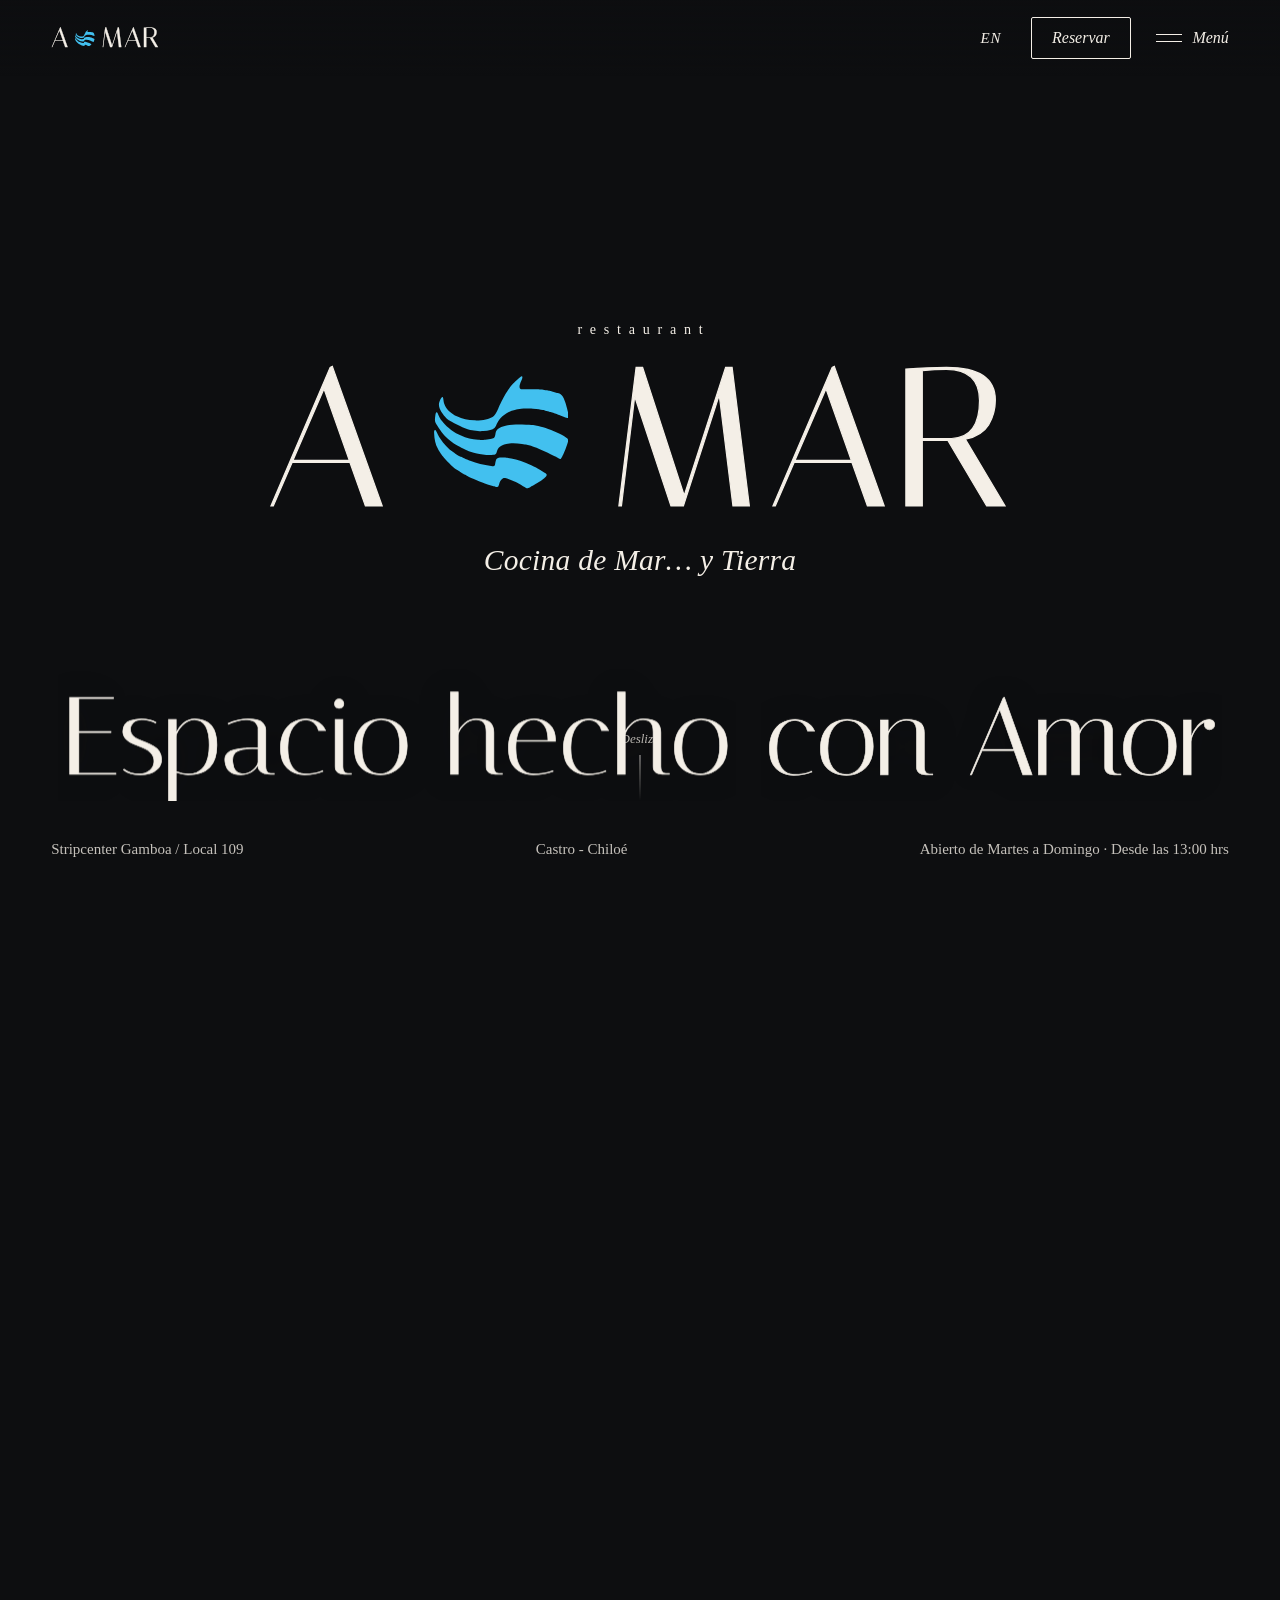
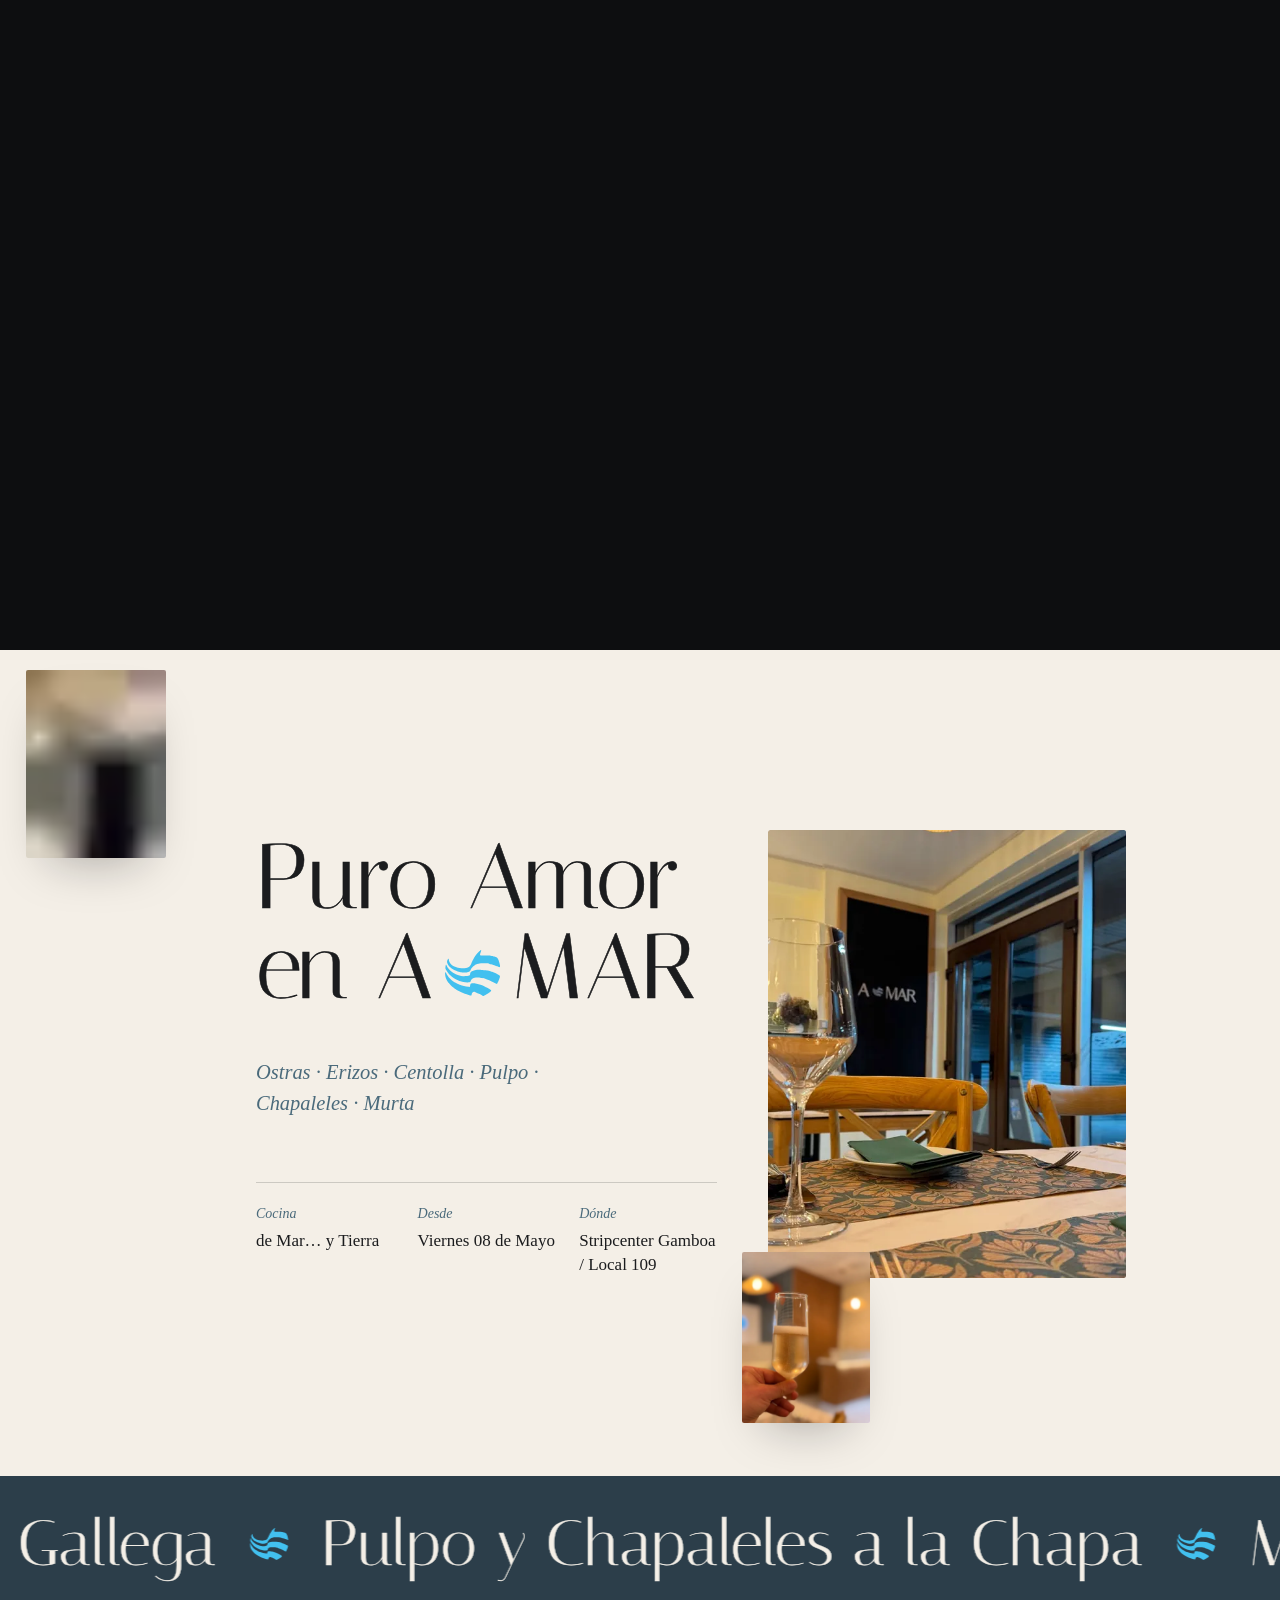
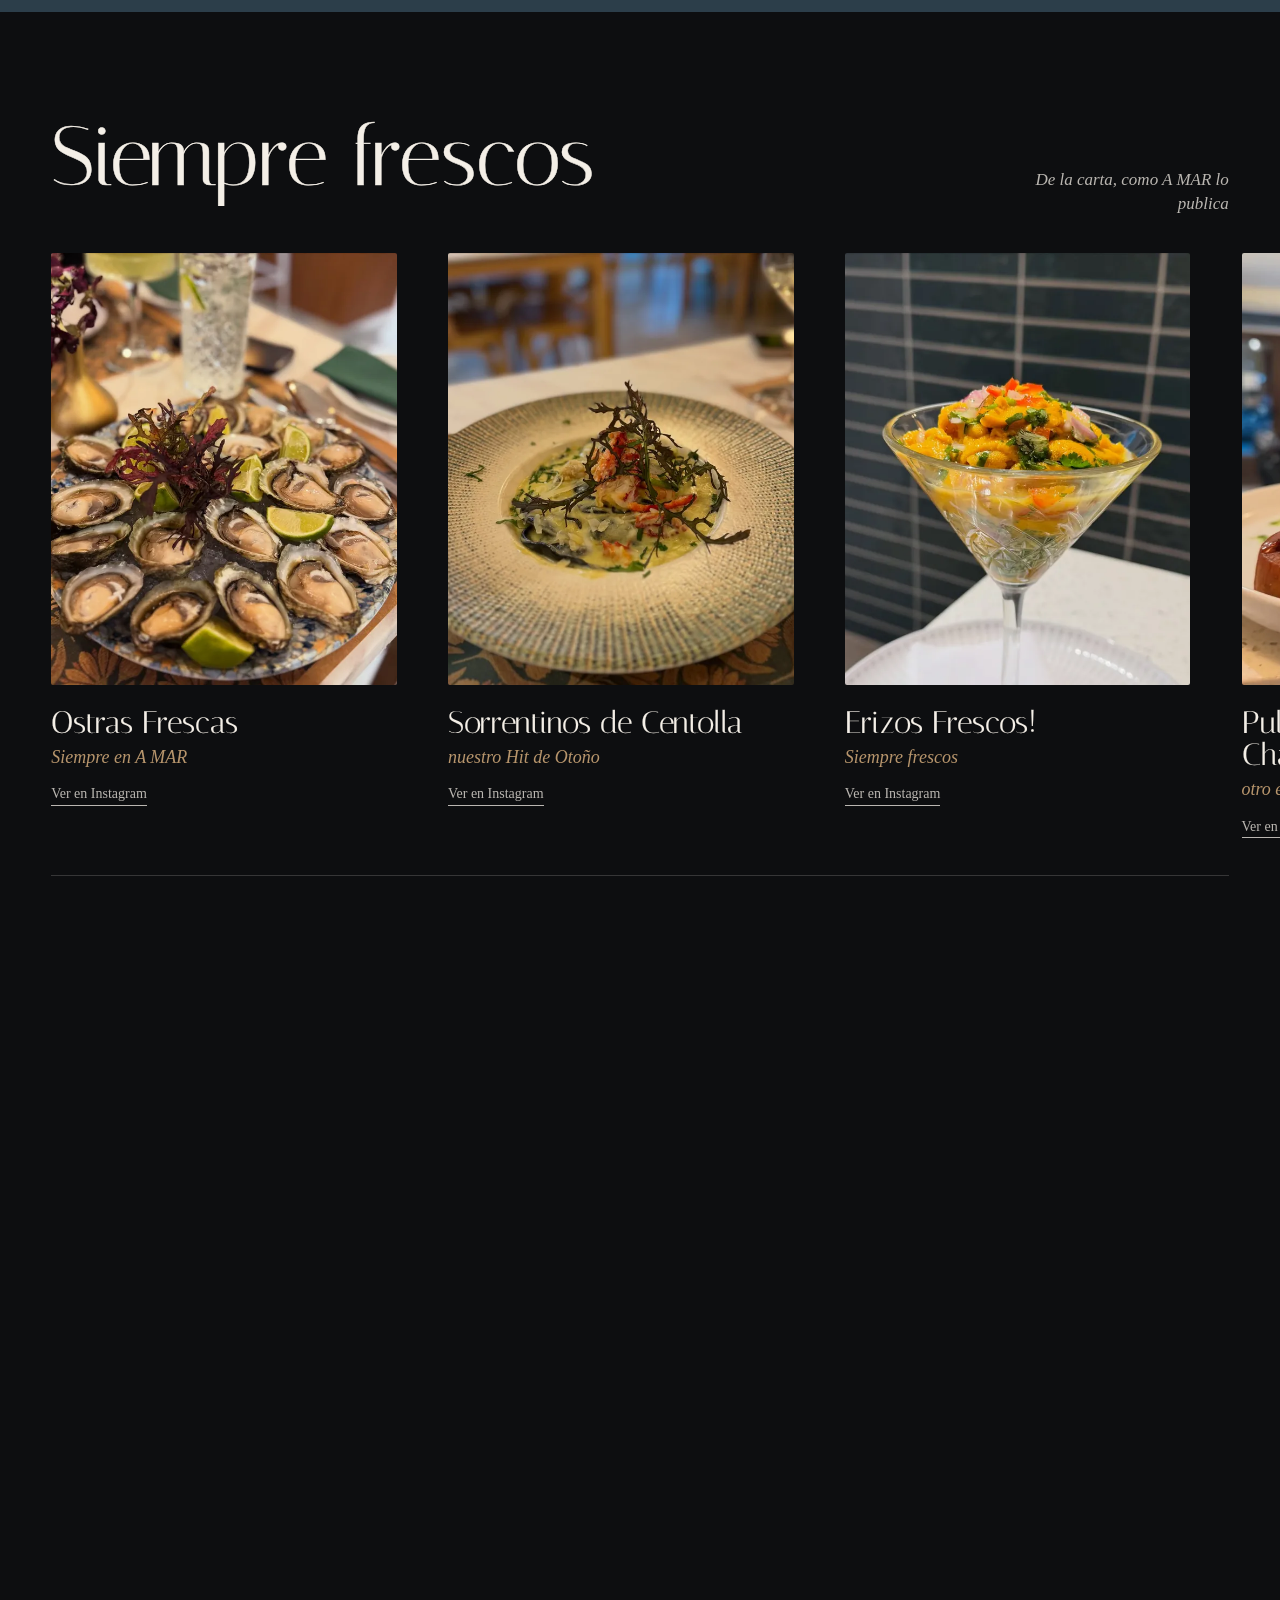
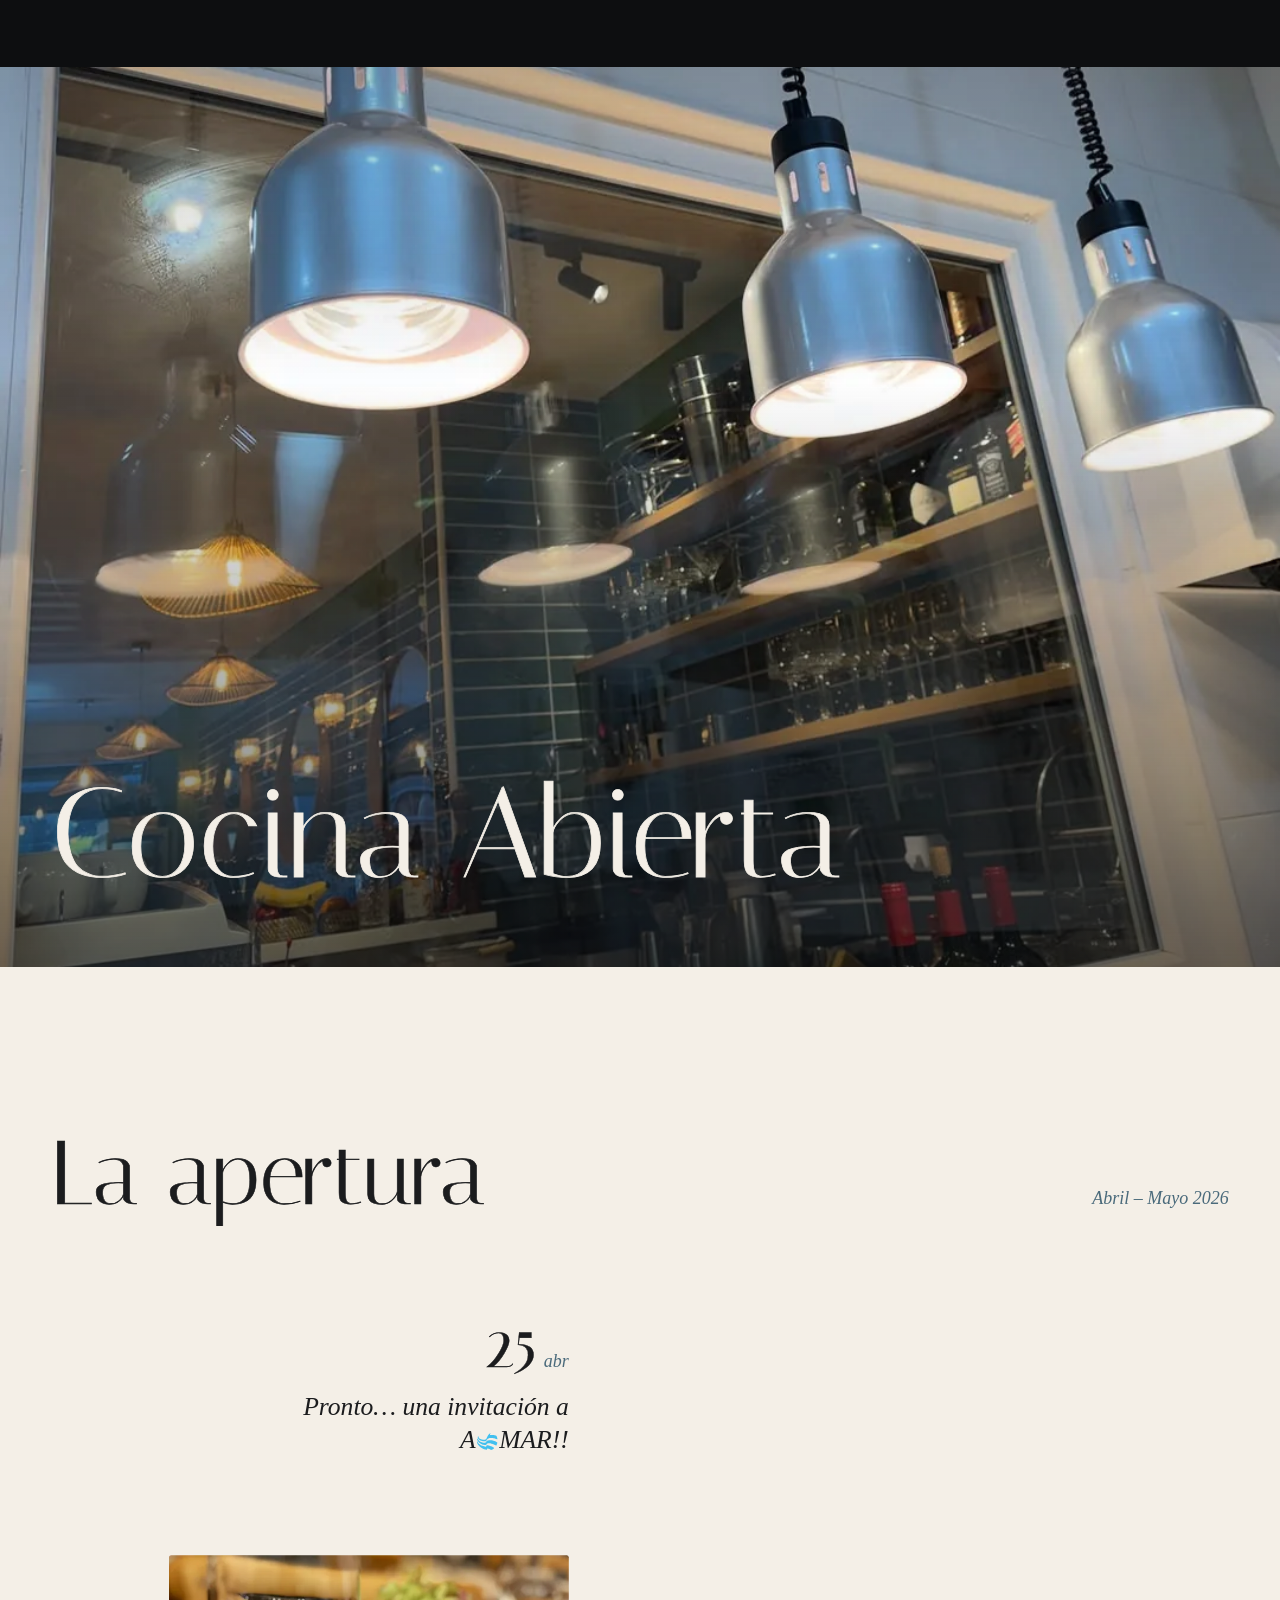
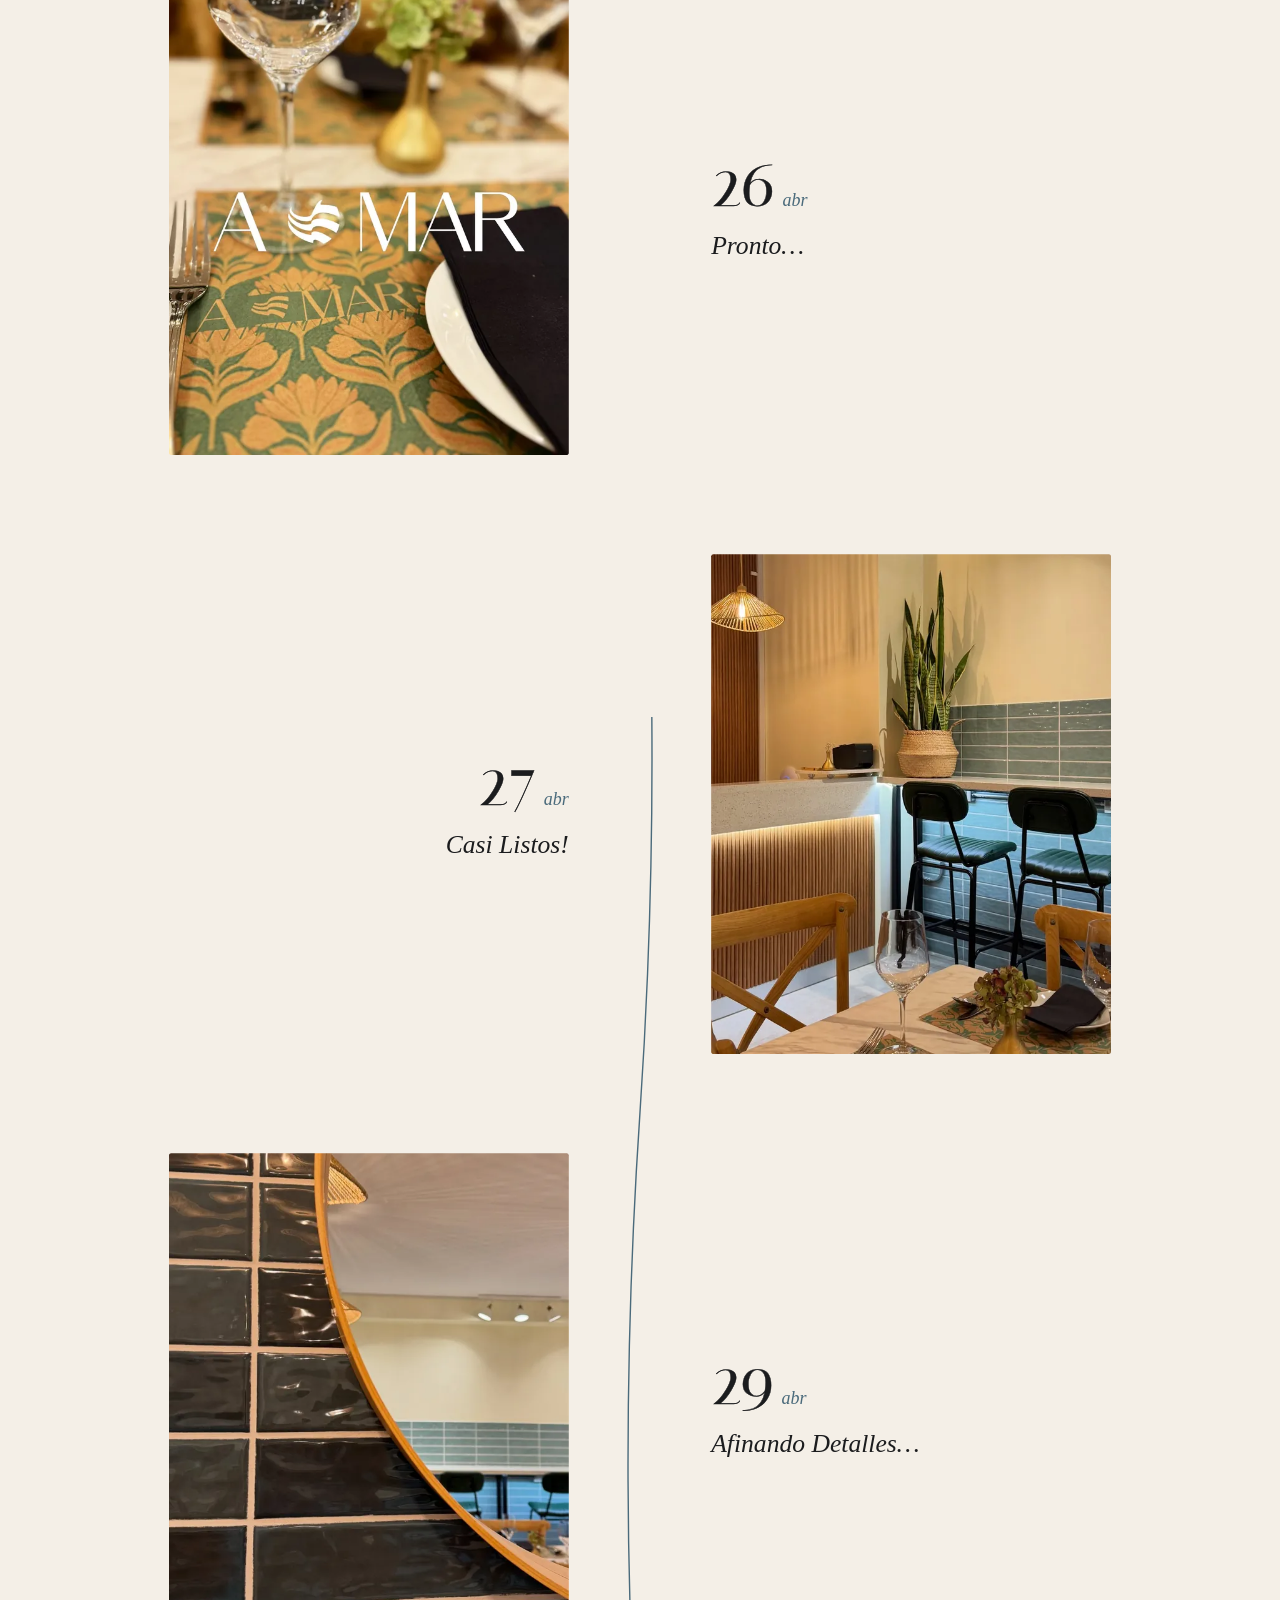
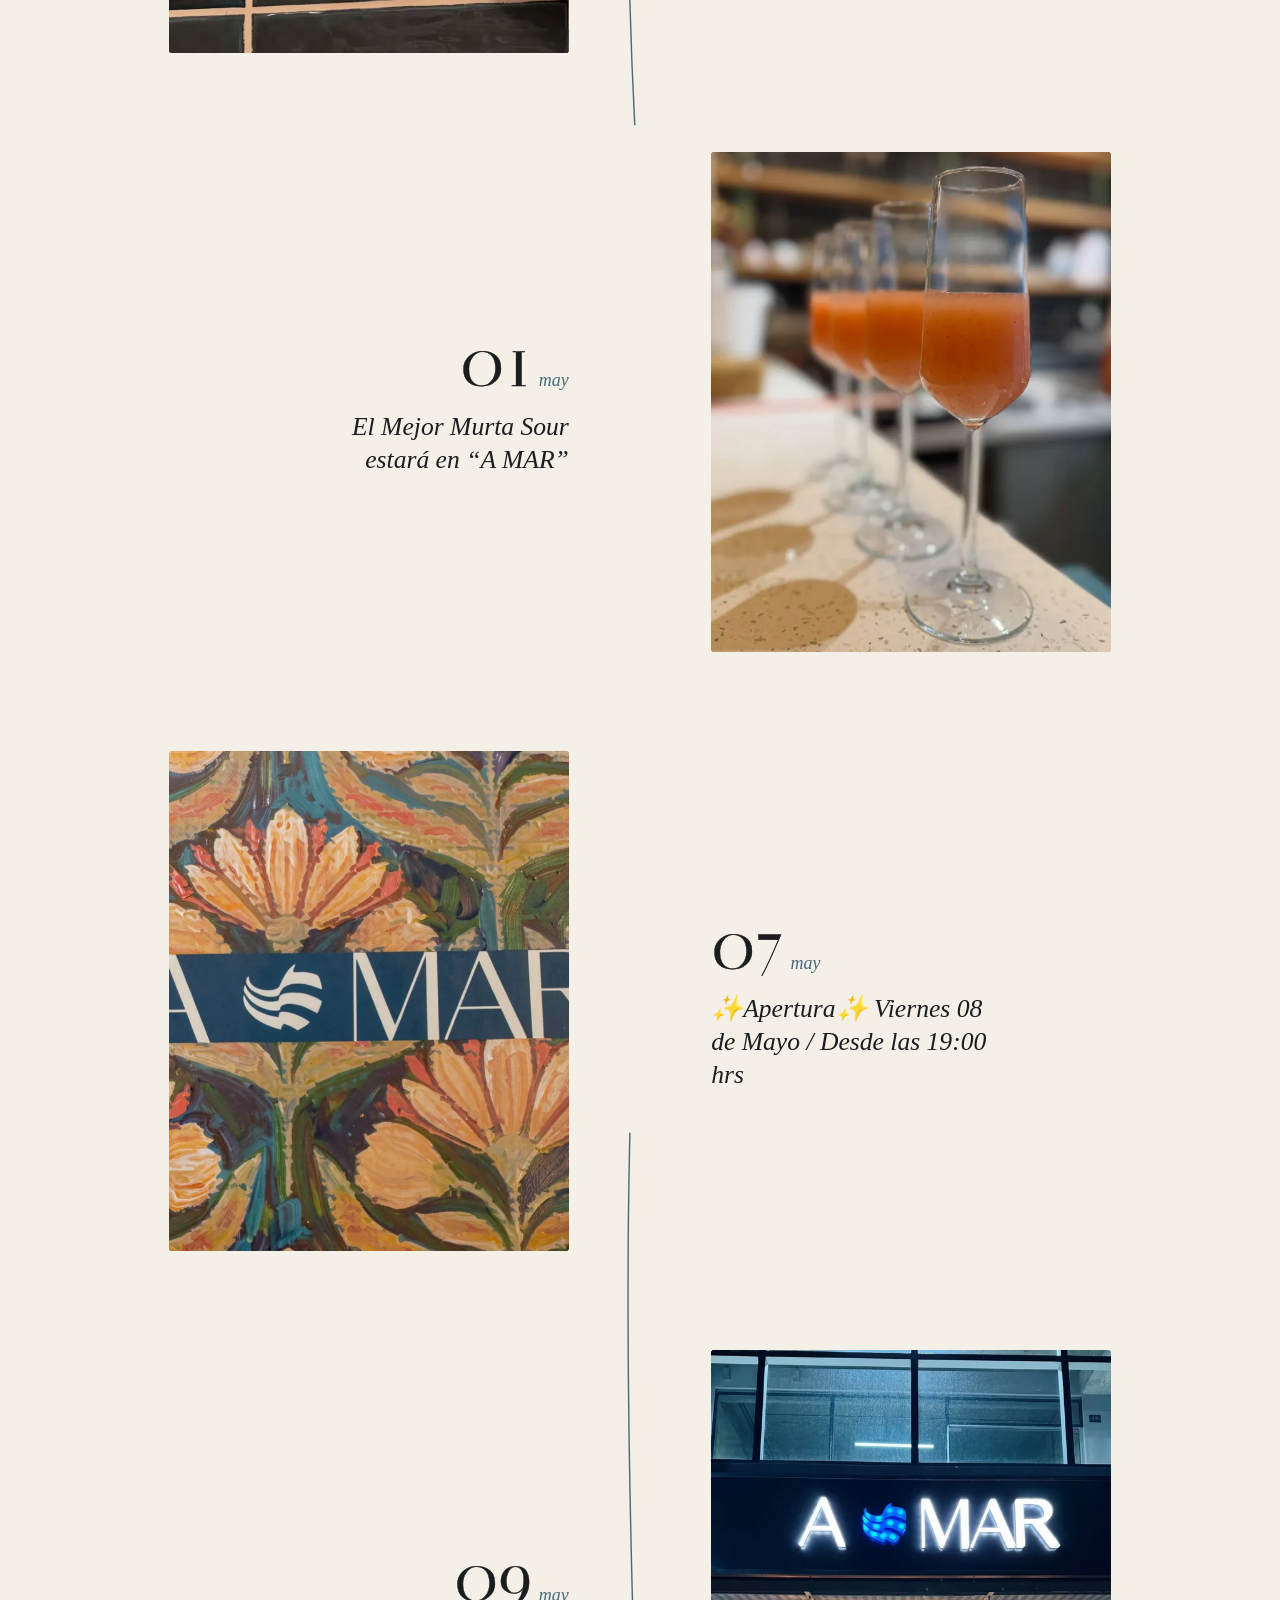
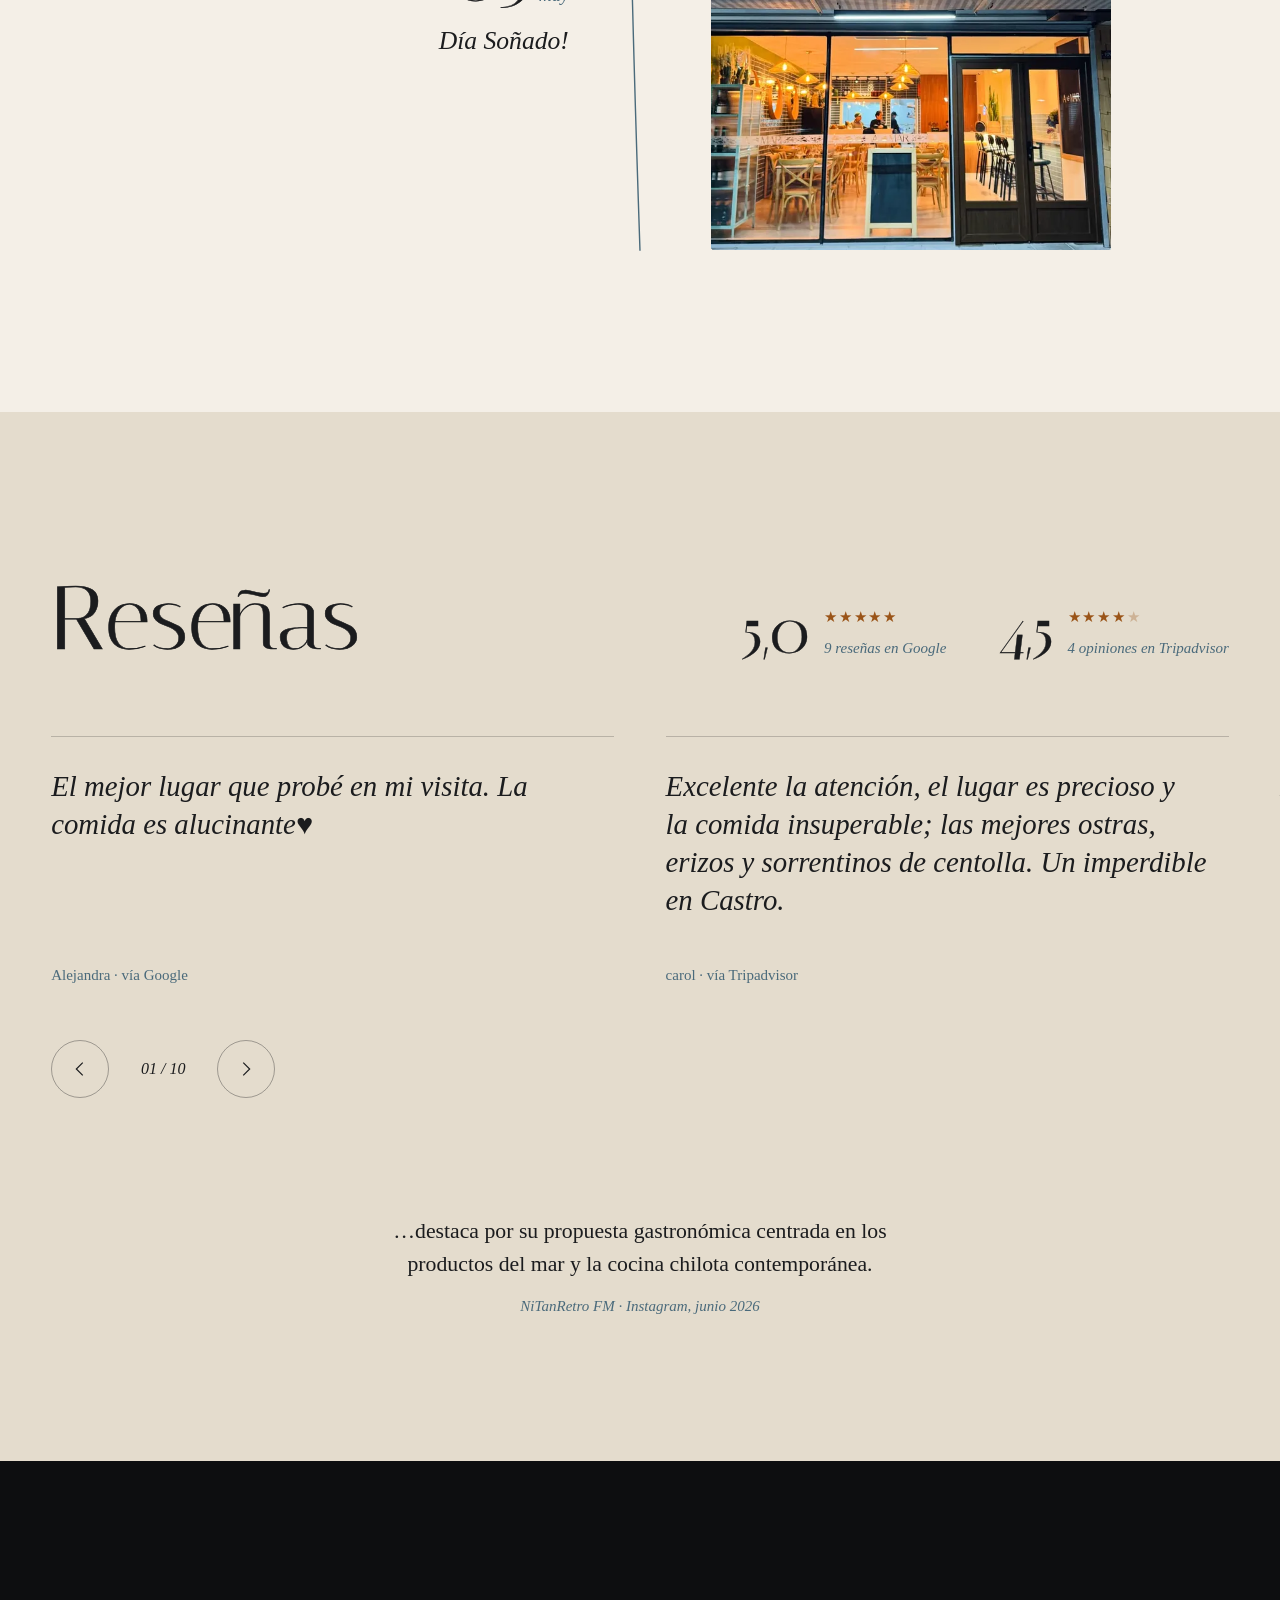
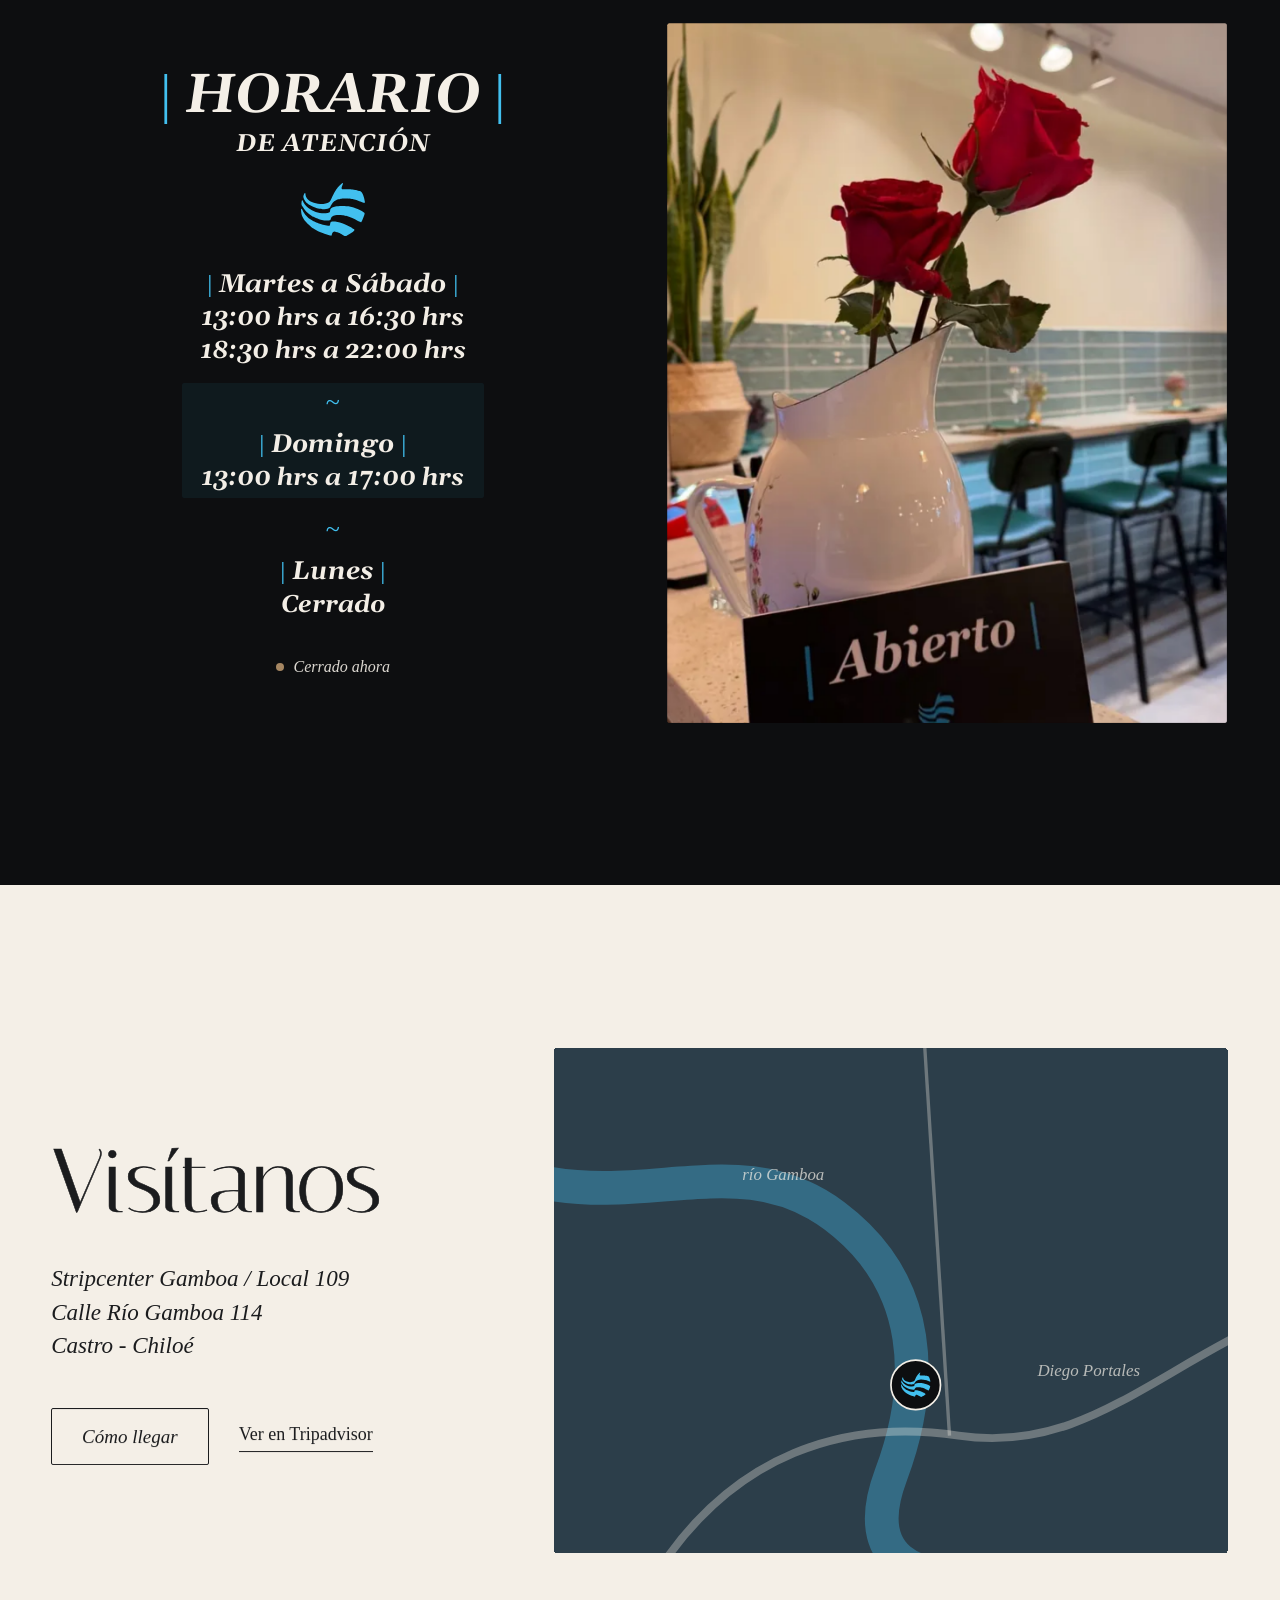
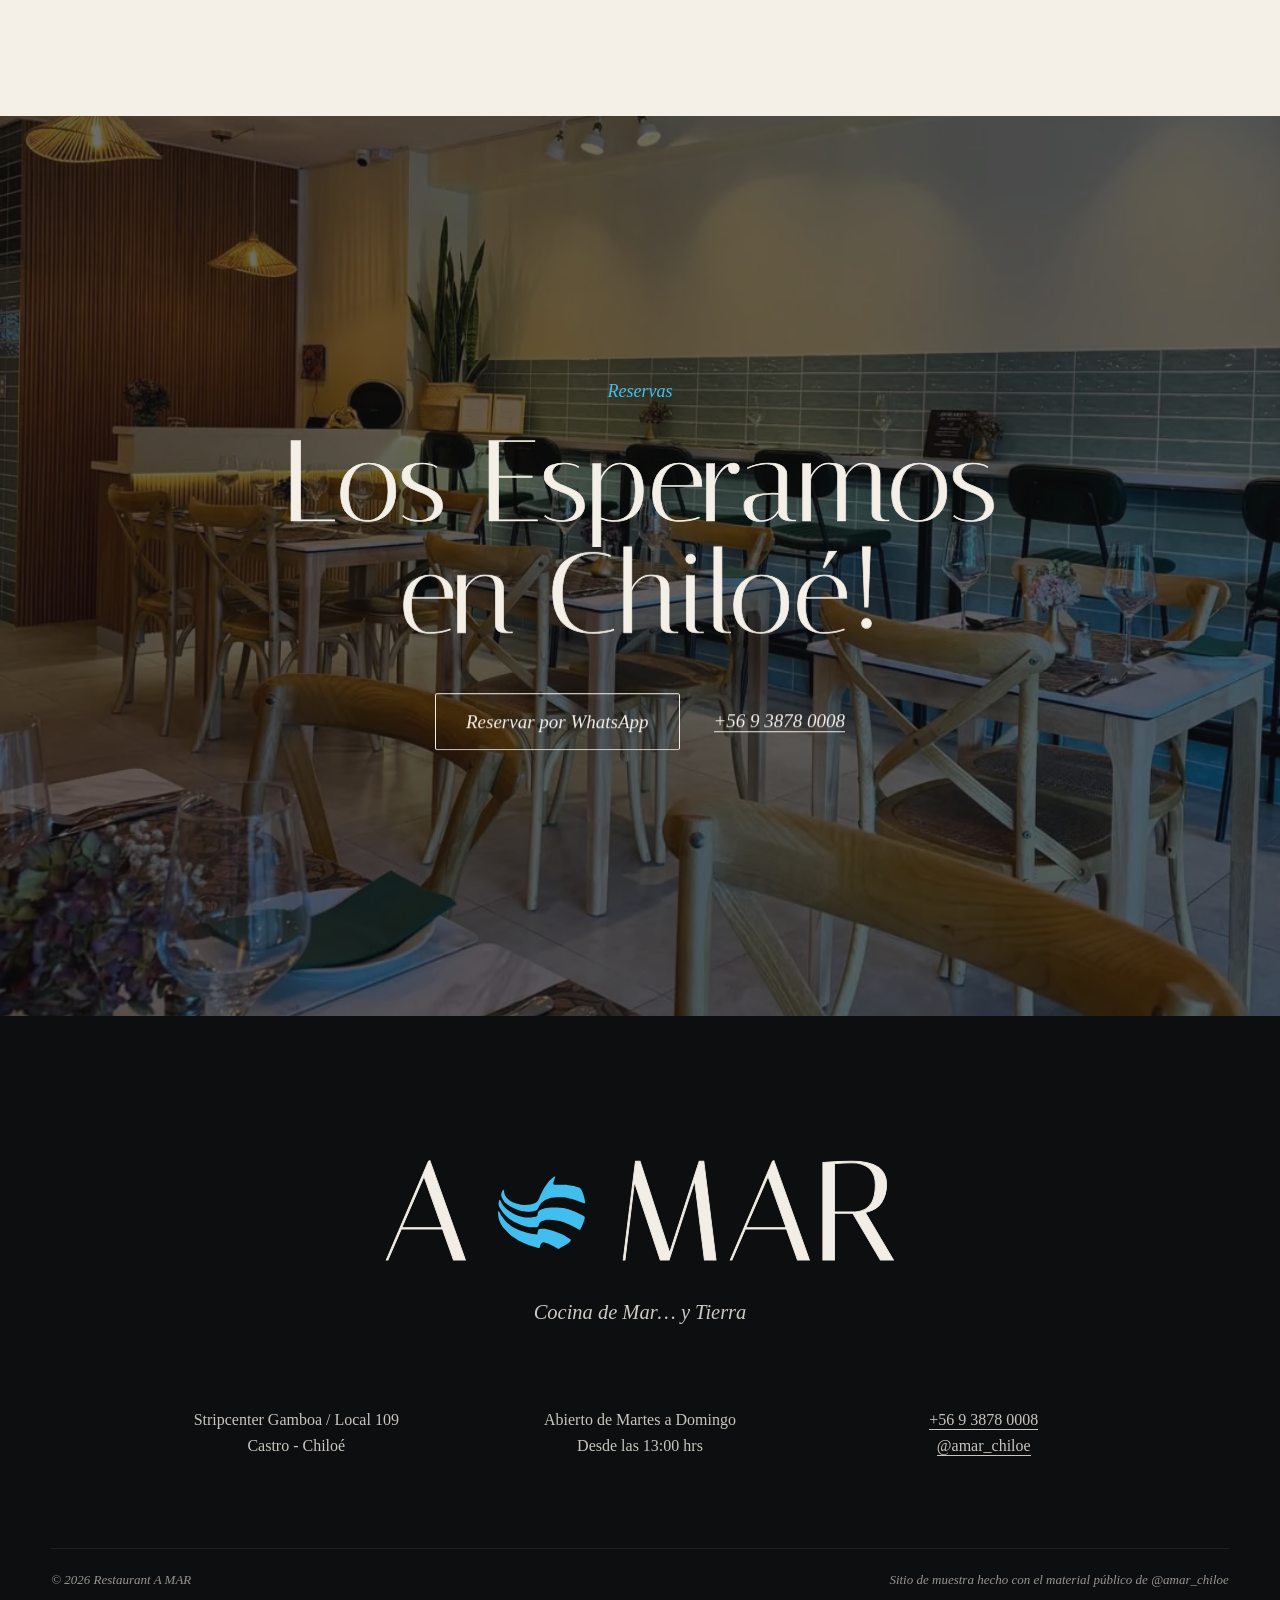
==== commit 7466dfb7: "F17–F18: QA automatizado, accesibilidad 100, README Co-Authored-By: Claude Opus 5.5 <noreply@anthrop" ====
--- a/index.html
+++ b/index.html
@@ -44,10 +44,10 @@
 
 <header class="nav" id="nav">
   <a class="nav__logo" href="#inicio" aria-label="A MAR, inicio" data-aria-en="A MAR, home">
-    <span class="nav__a">A</span><svg class="nav__iso" viewBox="0 0 100 83.35" aria-hidden="true" focusable="false"><path d="M69.92 83.09C70.17 83 70.78 82.69 71.27 82.39C72.58 81.62 73.6 81.02 75.25 80.08C79.19 77.83 80.64 76.83 82.08 75.42C83.93 73.57 83.98 73.01 82.42 71.99C82.21 71.85 81.75 71.54 81.4 71.29C81.04 71.04 80.23 70.53 79.61 70.15C78.98 69.77 78.34 69.37 78.19 69.27C77.43 68.76 74.05 66.98 72.52 66.28C66.59 63.6 61.88 62 57.22 61.11C53.75 60.44 52.97 60.35 50.84 60.34C47.78 60.33 46.51 60.78 46 62.08C45.88 62.39 45.46 64.3 45.32 65.24C45.19 65.99 45.09 66.27 44.82 66.52C44.42 66.9 44.13 66.92 42.31 66.67C36.61 65.88 31.78 64.69 26.79 62.83C25.13 62.21 22.23 60.97 21.49 60.57C21.22 60.42 20.58 60.13 20.07 59.92C19.56 59.72 19.01 59.48 18.86 59.4C18.19 59.07 16.28 57.92 15.82 57.58C15.55 57.38 14.93 56.93 14.43 56.59C10.41 53.8 7.22 50.46 4.58 46.32C3.44 44.51 3.21 44.1 2.23 42.09C1.34 40.28 1.17 40.04 0.76 40.04C0.22 40.04 -0 40.73 0.07 42.2C0.28 47.22 1.09 50.63 2.88 54.01C3.5 55.21 3.95 55.95 5.21 57.86C5.44 58.21 5.86 58.76 6.14 59.08C6.43 59.4 6.92 59.96 7.24 60.33C10.67 64.3 14.94 68.31 17.26 69.75C17.55 69.93 18.2 70.35 18.7 70.68C19.21 71.02 19.83 71.41 20.08 71.54C20.33 71.68 20.87 72 21.27 72.25C21.68 72.5 22.5 72.96 23.1 73.28C23.69 73.59 24.42 73.99 24.72 74.16C27.33 75.68 35.71 79.17 39.24 80.21C39.75 80.36 40.82 80.7 41.6 80.95C42.37 81.21 43.53 81.55 44.16 81.72C44.8 81.89 45.58 82.11 45.92 82.2C47.39 82.61 47.66 82.4 48.26 80.33C48.83 78.33 49.21 77.62 50.25 76.63C51.55 75.37 52.32 75.34 55.13 76.42C55.6 76.61 56.43 76.93 56.99 77.14C59.69 78.19 60.89 78.73 62.67 79.71C63.5 80.17 66.8 82.13 67.96 82.84C68.68 83.3 69.17 83.36 69.92 83.09ZM94.07 61.28C94.18 61.18 94.36 60.92 94.49 60.69C94.61 60.45 94.9 59.91 95.14 59.48C96.05 57.84 97.61 54.06 98.65 50.94C99.92 47.18 99.85 46.84 97.34 45.18C94.9 43.56 89.36 40.96 85.18 39.48C84.6 39.28 83.73 38.96 83.25 38.77C82.01 38.3 80.25 37.8 77.28 37.11C74.27 36.41 74.05 36.38 65.33 35.98C61.55 35.81 56.77 36.12 53.83 36.73C49.97 37.53 46.98 39.12 46.15 40.8C45.84 41.44 45.76 41.75 45.48 43.28C45.07 45.55 44.75 45.91 42.66 46.48C41.82 46.72 39.57 47.1 38.12 47.26C37.06 47.38 33.86 47.43 32.67 47.34C27.8 46.96 24.43 46.09 19.59 43.93C17.37 42.96 15.43 41.83 12.7 39.95C10.38 38.36 8.15 36.31 6.81 34.54C6.47 34.09 6.01 33.5 5.77 33.21C4.93 32.2 3.96 30.47 3.1 28.47C2.52 27.13 2.34 26.87 1.97 26.87C1.47 26.87 1.25 27.41 0.98 29.34C0.4 33.42 0.5 33.85 2.72 37.27C5.37 41.34 6.55 42.91 8.45 44.81C11 47.37 13.97 49.68 16.92 51.38C18.63 52.36 18.88 52.49 20.29 53.18C24.99 55.49 26.9 56.22 30.96 57.24C35.5 58.4 40.45 58.86 43.82 58.46C45.32 58.28 46.1 57.74 46.4 56.65C47.05 54.26 47.5 53.47 48.85 52.39C49.83 51.59 51.32 50.95 53.57 50.36C56.36 49.64 61.14 49.67 65.19 50.44C65.77 50.54 66.76 50.73 67.39 50.84C68.93 51.13 72.17 51.82 72.73 52C76.35 53.1 83.59 56.3 88.28 58.85C88.71 59.08 89.44 59.44 89.92 59.65C90.81 60.04 91.07 60.18 91.92 60.73C93.1 61.48 93.66 61.62 94.07 61.28ZM36.5 40.85C40.5 40.69 43.45 39.88 44.79 38.57C45.4 37.96 45.63 37.62 46.12 36.54C46.69 35.27 47.58 33.62 48 33.05C48.18 32.79 48.54 32.29 48.78 31.94C49.66 30.63 51.58 28.91 53.27 27.92C55.82 26.41 56.19 26.24 58.44 25.54C60.88 24.77 61.26 24.69 63.33 24.42C65.6 24.12 70.85 24 73.46 24.2C76.98 24.46 78.82 24.71 80.65 25.19C81.08 25.29 82.31 25.6 83.39 25.86C84.47 26.12 85.83 26.5 86.43 26.71C87.02 26.9 88.22 27.3 89.09 27.58C89.96 27.87 90.97 28.22 91.32 28.37C91.67 28.52 92.34 28.78 92.81 28.95C93.27 29.11 94.08 29.41 94.61 29.61C95.13 29.82 95.99 30.13 96.5 30.31C97.01 30.49 97.73 30.75 98.11 30.88C98.84 31.15 99.1 31.17 99.46 31.03C99.96 30.82 100 30.37 99.66 28.64C99.54 27.98 99.35 27.01 99.26 26.47C98.97 24.81 97.65 20.2 96.95 18.45C95.84 15.65 95.05 14.41 93.86 13.58C93.18 13.11 92.83 12.97 91.66 12.66C91.12 12.53 90.08 12.21 89.36 11.97C88.64 11.73 87.57 11.43 87 11.3C86.43 11.18 85.78 11.02 85.57 10.97C84.97 10.81 80.59 10.08 79.57 9.97C78.23 9.81 75.68 9.71 74.07 9.75C73.29 9.76 71.01 9.81 69.01 9.85C64.56 9.95 64.45 9.95 63.93 9.44C63.03 8.57 63.27 6.79 64.71 3.53C65.49 1.78 65.71 0.66 65.36 0.31C65.06 0 64.66 0.13 63.79 0.84C63.24 1.29 62.96 1.55 60.81 3.55C59.14 5.11 56.95 7.48 56.33 8.41C56.18 8.63 55.85 9.1 55.59 9.45C54.98 10.29 53.81 12.09 52.89 13.61C51.84 15.33 48.62 21.81 47.57 24.31C46.27 27.39 45.02 29.27 43.71 30.13C40.79 32.05 35.67 33.06 29.83 32.88C25.28 32.73 20.96 31.72 16.92 29.88C13.12 28.14 9.71 25.1 8.28 22.18C7.41 20.4 7.23 19.78 6.97 17.68C6.78 16.19 6.74 16.02 6.52 15.8C6.07 15.35 5.45 15.92 4.7 17.5C3.27 20.51 3.29 22.16 4.81 25.39C5.22 26.25 5.41 26.57 6.44 28.06C7.56 29.68 8.17 30.37 9.35 31.42C10.42 32.37 10.74 32.61 11.46 33.02C11.81 33.22 12.38 33.56 12.73 33.79C14.33 34.79 18.63 36.94 21.04 37.93C23.51 38.95 26.53 39.9 28.36 40.25C29.55 40.48 32.53 40.82 33.7 40.87C34.72 40.91 34.97 40.91 36.5 40.85Z"/></svg><span class="nav__mar">MAR</span>
+    <span class="nav__a">A</span> <svg class="nav__iso" viewBox="0 0 100 83.35" aria-hidden="true" focusable="false"><path d="M69.92 83.09C70.17 83 70.78 82.69 71.27 82.39C72.58 81.62 73.6 81.02 75.25 80.08C79.19 77.83 80.64 76.83 82.08 75.42C83.93 73.57 83.98 73.01 82.42 71.99C82.21 71.85 81.75 71.54 81.4 71.29C81.04 71.04 80.23 70.53 79.61 70.15C78.98 69.77 78.34 69.37 78.19 69.27C77.43 68.76 74.05 66.98 72.52 66.28C66.59 63.6 61.88 62 57.22 61.11C53.75 60.44 52.97 60.35 50.84 60.34C47.78 60.33 46.51 60.78 46 62.08C45.88 62.39 45.46 64.3 45.32 65.24C45.19 65.99 45.09 66.27 44.82 66.52C44.42 66.9 44.13 66.92 42.31 66.67C36.61 65.88 31.78 64.69 26.79 62.83C25.13 62.21 22.23 60.97 21.49 60.57C21.22 60.42 20.58 60.13 20.07 59.92C19.56 59.72 19.01 59.48 18.86 59.4C18.19 59.07 16.28 57.92 15.82 57.58C15.55 57.38 14.93 56.93 14.43 56.59C10.41 53.8 7.22 50.46 4.58 46.32C3.44 44.51 3.21 44.1 2.23 42.09C1.34 40.28 1.17 40.04 0.76 40.04C0.22 40.04 -0 40.73 0.07 42.2C0.28 47.22 1.09 50.63 2.88 54.01C3.5 55.21 3.95 55.95 5.21 57.86C5.44 58.21 5.86 58.76 6.14 59.08C6.43 59.4 6.92 59.96 7.24 60.33C10.67 64.3 14.94 68.31 17.26 69.75C17.55 69.93 18.2 70.35 18.7 70.68C19.21 71.02 19.83 71.41 20.08 71.54C20.33 71.68 20.87 72 21.27 72.25C21.68 72.5 22.5 72.96 23.1 73.28C23.69 73.59 24.42 73.99 24.72 74.16C27.33 75.68 35.71 79.17 39.24 80.21C39.75 80.36 40.82 80.7 41.6 80.95C42.37 81.21 43.53 81.55 44.16 81.72C44.8 81.89 45.58 82.11 45.92 82.2C47.39 82.61 47.66 82.4 48.26 80.33C48.83 78.33 49.21 77.62 50.25 76.63C51.55 75.37 52.32 75.34 55.13 76.42C55.6 76.61 56.43 76.93 56.99 77.14C59.69 78.19 60.89 78.73 62.67 79.71C63.5 80.17 66.8 82.13 67.96 82.84C68.68 83.3 69.17 83.36 69.92 83.09ZM94.07 61.28C94.18 61.18 94.36 60.92 94.49 60.69C94.61 60.45 94.9 59.91 95.14 59.48C96.05 57.84 97.61 54.06 98.65 50.94C99.92 47.18 99.85 46.84 97.34 45.18C94.9 43.56 89.36 40.96 85.18 39.48C84.6 39.28 83.73 38.96 83.25 38.77C82.01 38.3 80.25 37.8 77.28 37.11C74.27 36.41 74.05 36.38 65.33 35.98C61.55 35.81 56.77 36.12 53.83 36.73C49.97 37.53 46.98 39.12 46.15 40.8C45.84 41.44 45.76 41.75 45.48 43.28C45.07 45.55 44.75 45.91 42.66 46.48C41.82 46.72 39.57 47.1 38.12 47.26C37.06 47.38 33.86 47.43 32.67 47.34C27.8 46.96 24.43 46.09 19.59 43.93C17.37 42.96 15.43 41.83 12.7 39.95C10.38 38.36 8.15 36.31 6.81 34.54C6.47 34.09 6.01 33.5 5.77 33.21C4.93 32.2 3.96 30.47 3.1 28.47C2.52 27.13 2.34 26.87 1.97 26.87C1.47 26.87 1.25 27.41 0.98 29.34C0.4 33.42 0.5 33.85 2.72 37.27C5.37 41.34 6.55 42.91 8.45 44.81C11 47.37 13.97 49.68 16.92 51.38C18.63 52.36 18.88 52.49 20.29 53.18C24.99 55.49 26.9 56.22 30.96 57.24C35.5 58.4 40.45 58.86 43.82 58.46C45.32 58.28 46.1 57.74 46.4 56.65C47.05 54.26 47.5 53.47 48.85 52.39C49.83 51.59 51.32 50.95 53.57 50.36C56.36 49.64 61.14 49.67 65.19 50.44C65.77 50.54 66.76 50.73 67.39 50.84C68.93 51.13 72.17 51.82 72.73 52C76.35 53.1 83.59 56.3 88.28 58.85C88.71 59.08 89.44 59.44 89.92 59.65C90.81 60.04 91.07 60.18 91.92 60.73C93.1 61.48 93.66 61.62 94.07 61.28ZM36.5 40.85C40.5 40.69 43.45 39.88 44.79 38.57C45.4 37.96 45.63 37.62 46.12 36.54C46.69 35.27 47.58 33.62 48 33.05C48.18 32.79 48.54 32.29 48.78 31.94C49.66 30.63 51.58 28.91 53.27 27.92C55.82 26.41 56.19 26.24 58.44 25.54C60.88 24.77 61.26 24.69 63.33 24.42C65.6 24.12 70.85 24 73.46 24.2C76.98 24.46 78.82 24.71 80.65 25.19C81.08 25.29 82.31 25.6 83.39 25.86C84.47 26.12 85.83 26.5 86.43 26.71C87.02 26.9 88.22 27.3 89.09 27.58C89.96 27.87 90.97 28.22 91.32 28.37C91.67 28.52 92.34 28.78 92.81 28.95C93.27 29.11 94.08 29.41 94.61 29.61C95.13 29.82 95.99 30.13 96.5 30.31C97.01 30.49 97.73 30.75 98.11 30.88C98.84 31.15 99.1 31.17 99.46 31.03C99.96 30.82 100 30.37 99.66 28.64C99.54 27.98 99.35 27.01 99.26 26.47C98.97 24.81 97.65 20.2 96.95 18.45C95.84 15.65 95.05 14.41 93.86 13.58C93.18 13.11 92.83 12.97 91.66 12.66C91.12 12.53 90.08 12.21 89.36 11.97C88.64 11.73 87.57 11.43 87 11.3C86.43 11.18 85.78 11.02 85.57 10.97C84.97 10.81 80.59 10.08 79.57 9.97C78.23 9.81 75.68 9.71 74.07 9.75C73.29 9.76 71.01 9.81 69.01 9.85C64.56 9.95 64.45 9.95 63.93 9.44C63.03 8.57 63.27 6.79 64.71 3.53C65.49 1.78 65.71 0.66 65.36 0.31C65.06 0 64.66 0.13 63.79 0.84C63.24 1.29 62.96 1.55 60.81 3.55C59.14 5.11 56.95 7.48 56.33 8.41C56.18 8.63 55.85 9.1 55.59 9.45C54.98 10.29 53.81 12.09 52.89 13.61C51.84 15.33 48.62 21.81 47.57 24.31C46.27 27.39 45.02 29.27 43.71 30.13C40.79 32.05 35.67 33.06 29.83 32.88C25.28 32.73 20.96 31.72 16.92 29.88C13.12 28.14 9.71 25.1 8.28 22.18C7.41 20.4 7.23 19.78 6.97 17.68C6.78 16.19 6.74 16.02 6.52 15.8C6.07 15.35 5.45 15.92 4.7 17.5C3.27 20.51 3.29 22.16 4.81 25.39C5.22 26.25 5.41 26.57 6.44 28.06C7.56 29.68 8.17 30.37 9.35 31.42C10.42 32.37 10.74 32.61 11.46 33.02C11.81 33.22 12.38 33.56 12.73 33.79C14.33 34.79 18.63 36.94 21.04 37.93C23.51 38.95 26.53 39.9 28.36 40.25C29.55 40.48 32.53 40.82 33.7 40.87C34.72 40.91 34.97 40.91 36.5 40.85Z"/></svg> <span class="nav__mar">MAR</span>
   </a>
   <div class="nav__right">
-    <button class="nav__lang" id="lang" type="button" aria-label="Ver el sitio en inglés" data-aria-en="View the site in Spanish"><span aria-hidden="true" data-l="ES">EN</span></button>
+    <button class="nav__lang" id="lang" type="button" aria-label="EN, ver el sitio en inglés" data-aria-en="ES, view the site in Spanish"><span aria-hidden="true" data-l="ES">EN</span></button>
     <a class="nav__book magnet" href="https://wa.me/message/PLLYWRQYPFITD1" target="_blank" rel="noopener" data-l="Book">Reservar</a>
     <button class="nav__menu" id="menuBtn" type="button" aria-expanded="false" aria-controls="menu"><span class="nav__burger" aria-hidden="true"><i></i><i></i></span><span data-l="Menu">Menú</span></button>
   </div>
@@ -259,10 +259,8 @@
     <svg class="lamina__iso" viewBox="0 0 100 83.35" aria-hidden="true" focusable="false"><path d="M69.92 83.09C70.17 83 70.78 82.69 71.27 82.39C72.58 81.62 73.6 81.02 75.25 80.08C79.19 77.83 80.64 76.83 82.08 75.42C83.93 73.57 83.98 73.01 82.42 71.99C82.21 71.85 81.75 71.54 81.4 71.29C81.04 71.04 80.23 70.53 79.61 70.15C78.98 69.77 78.34 69.37 78.19 69.27C77.43 68.76 74.05 66.98 72.52 66.28C66.59 63.6 61.88 62 57.22 61.11C53.75 60.44 52.97 60.35 50.84 60.34C47.78 60.33 46.51 60.78 46 62.08C45.88 62.39 45.46 64.3 45.32 65.24C45.19 65.99 45.09 66.27 44.82 66.52C44.42 66.9 44.13 66.92 42.31 66.67C36.61 65.88 31.78 64.69 26.79 62.83C25.13 62.21 22.23 60.97 21.49 60.57C21.22 60.42 20.58 60.13 20.07 59.92C19.56 59.72 19.01 59.48 18.86 59.4C18.19 59.07 16.28 57.92 15.82 57.58C15.55 57.38 14.93 56.93 14.43 56.59C10.41 53.8 7.22 50.46 4.58 46.32C3.44 44.51 3.21 44.1 2.23 42.09C1.34 40.28 1.17 40.04 0.76 40.04C0.22 40.04 -0 40.73 0.07 42.2C0.28 47.22 1.09 50.63 2.88 54.01C3.5 55.21 3.95 55.95 5.21 57.86C5.44 58.21 5.86 58.76 6.14 59.08C6.43 59.4 6.92 59.96 7.24 60.33C10.67 64.3 14.94 68.31 17.26 69.75C17.55 69.93 18.2 70.35 18.7 70.68C19.21 71.02 19.83 71.41 20.08 71.54C20.33 71.68 20.87 72 21.27 72.25C21.68 72.5 22.5 72.96 23.1 73.28C23.69 73.59 24.42 73.99 24.72 74.16C27.33 75.68 35.71 79.17 39.24 80.21C39.75 80.36 40.82 80.7 41.6 80.95C42.37 81.21 43.53 81.55 44.16 81.72C44.8 81.89 45.58 82.11 45.92 82.2C47.39 82.61 47.66 82.4 48.26 80.33C48.83 78.33 49.21 77.62 50.25 76.63C51.55 75.37 52.32 75.34 55.13 76.42C55.6 76.61 56.43 76.93 56.99 77.14C59.69 78.19 60.89 78.73 62.67 79.71C63.5 80.17 66.8 82.13 67.96 82.84C68.68 83.3 69.17 83.36 69.92 83.09ZM94.07 61.28C94.18 61.18 94.36 60.92 94.49 60.69C94.61 60.45 94.9 59.91 95.14 59.48C96.05 57.84 97.61 54.06 98.65 50.94C99.92 47.18 99.85 46.84 97.34 45.18C94.9 43.56 89.36 40.96 85.18 39.48C84.6 39.28 83.73 38.96 83.25 38.77C82.01 38.3 80.25 37.8 77.28 37.11C74.27 36.41 74.05 36.38 65.33 35.98C61.55 35.81 56.77 36.12 53.83 36.73C49.97 37.53 46.98 39.12 46.15 40.8C45.84 41.44 45.76 41.75 45.48 43.28C45.07 45.55 44.75 45.91 42.66 46.48C41.82 46.72 39.57 47.1 38.12 47.26C37.06 47.38 33.86 47.43 32.67 47.34C27.8 46.96 24.43 46.09 19.59 43.93C17.37 42.96 15.43 41.83 12.7 39.95C10.38 38.36 8.15 36.31 6.81 34.54C6.47 34.09 6.01 33.5 5.77 33.21C4.93 32.2 3.96 30.47 3.1 28.47C2.52 27.13 2.34 26.87 1.97 26.87C1.47 26.87 1.25 27.41 0.98 29.34C0.4 33.42 0.5 33.85 2.72 37.27C5.37 41.34 6.55 42.91 8.45 44.81C11 47.37 13.97 49.68 16.92 51.38C18.63 52.36 18.88 52.49 20.29 53.18C24.99 55.49 26.9 56.22 30.96 57.24C35.5 58.4 40.45 58.86 43.82 58.46C45.32 58.28 46.1 57.74 46.4 56.65C47.05 54.26 47.5 53.47 48.85 52.39C49.83 51.59 51.32 50.95 53.57 50.36C56.36 49.64 61.14 49.67 65.19 50.44C65.77 50.54 66.76 50.73 67.39 50.84C68.93 51.13 72.17 51.82 72.73 52C76.35 53.1 83.59 56.3 88.28 58.85C88.71 59.08 89.44 59.44 89.92 59.65C90.81 60.04 91.07 60.18 91.92 60.73C93.1 61.48 93.66 61.62 94.07 61.28ZM36.5 40.85C40.5 40.69 43.45 39.88 44.79 38.57C45.4 37.96 45.63 37.62 46.12 36.54C46.69 35.27 47.58 33.62 48 33.05C48.18 32.79 48.54 32.29 48.78 31.94C49.66 30.63 51.58 28.91 53.27 27.92C55.82 26.41 56.19 26.24 58.44 25.54C60.88 24.77 61.26 24.69 63.33 24.42C65.6 24.12 70.85 24 73.46 24.2C76.98 24.46 78.82 24.71 80.65 25.19C81.08 25.29 82.31 25.6 83.39 25.86C84.47 26.12 85.83 26.5 86.43 26.71C87.02 26.9 88.22 27.3 89.09 27.58C89.96 27.87 90.97 28.22 91.32 28.37C91.67 28.52 92.34 28.78 92.81 28.95C93.27 29.11 94.08 29.41 94.61 29.61C95.13 29.82 95.99 30.13 96.5 30.31C97.01 30.49 97.73 30.75 98.11 30.88C98.84 31.15 99.1 31.17 99.46 31.03C99.96 30.82 100 30.37 99.66 28.64C99.54 27.98 99.35 27.01 99.26 26.47C98.97 24.81 97.65 20.2 96.95 18.45C95.84 15.65 95.05 14.41 93.86 13.58C93.18 13.11 92.83 12.97 91.66 12.66C91.12 12.53 90.08 12.21 89.36 11.97C88.64 11.73 87.57 11.43 87 11.3C86.43 11.18 85.78 11.02 85.57 10.97C84.97 10.81 80.59 10.08 79.57 9.97C78.23 9.81 75.68 9.71 74.07 9.75C73.29 9.76 71.01 9.81 69.01 9.85C64.56 9.95 64.45 9.95 63.93 9.44C63.03 8.57 63.27 6.79 64.71 3.53C65.49 1.78 65.71 0.66 65.36 0.31C65.06 0 64.66 0.13 63.79 0.84C63.24 1.29 62.96 1.55 60.81 3.55C59.14 5.11 56.95 7.48 56.33 8.41C56.18 8.63 55.85 9.1 55.59 9.45C54.98 10.29 53.81 12.09 52.89 13.61C51.84 15.33 48.62 21.81 47.57 24.31C46.27 27.39 45.02 29.27 43.71 30.13C40.79 32.05 35.67 33.06 29.83 32.88C25.28 32.73 20.96 31.72 16.92 29.88C13.12 28.14 9.71 25.1 8.28 22.18C7.41 20.4 7.23 19.78 6.97 17.68C6.78 16.19 6.74 16.02 6.52 15.8C6.07 15.35 5.45 15.92 4.7 17.5C3.27 20.51 3.29 22.16 4.81 25.39C5.22 26.25 5.41 26.57 6.44 28.06C7.56 29.68 8.17 30.37 9.35 31.42C10.42 32.37 10.74 32.61 11.46 33.02C11.81 33.22 12.38 33.56 12.73 33.79C14.33 34.79 18.63 36.94 21.04 37.93C23.51 38.95 26.53 39.9 28.36 40.25C29.55 40.48 32.53 40.82 33.7 40.87C34.72 40.91 34.97 40.91 36.5 40.85Z"/></svg>
     <dl class="lamina__dl" lang="es">
       <div data-days="2,3,4,5,6"><dt><span class="bar" aria-hidden="true">|</span> Martes a Sábado <span class="bar" aria-hidden="true">|</span></dt><dd>13:00 hrs a 16:30 hrs</dd><dd>18:30 hrs a 22:00 hrs</dd></div>
-      <div class="lamina__tilde" aria-hidden="true">~</div>
-      <div data-days="0"><dt><span class="bar" aria-hidden="true">|</span> Domingo <span class="bar" aria-hidden="true">|</span></dt><dd>13:00 hrs a 17:00 hrs</dd></div>
-      <div class="lamina__tilde" aria-hidden="true">~</div>
-      <div data-days="1"><dt><span class="bar" aria-hidden="true">|</span> Lunes <span class="bar" aria-hidden="true">|</span></dt><dd>Cerrado</dd></div>
+            <div data-days="0"><dt><span class="bar" aria-hidden="true">|</span> Domingo <span class="bar" aria-hidden="true">|</span></dt><dd>13:00 hrs a 17:00 hrs</dd></div>
+            <div data-days="1"><dt><span class="bar" aria-hidden="true">|</span> Lunes <span class="bar" aria-hidden="true">|</span></dt><dd>Cerrado</dd></div>
     </dl>
     <p class="estado" id="estado" aria-live="polite"></p>
   </div>
--- a/css/main.css
+++ b/css/main.css
@@ -213,7 +213,7 @@
 .lamina__dl dd{font:italic 700 clamp(21px,1.9vw,27px)/1.35 var(--f-text);font-variant-numeric:oldstyle-nums}
 .lamina__dl>div{padding:4px 18px;border-radius:2px;transition:background .5s}
 .lamina__dl>div.is-today{background:rgba(66,192,239,.07)}
-.lamina__tilde{color:var(--ola);font:400 26px/1 var(--f-text)}
+.lamina__dl>div+div::before{content:"~";display:block;margin:2px 0 12px;color:var(--ola);font:400 26px/1 var(--f-text)}
 .estado{min-height:28px;display:inline-flex;align-items:center;gap:10px;font:italic 400 16px/1 var(--f-text);opacity:.9}
 .estado::before{content:"";width:8px;height:8px;border-radius:50%;background:var(--mimbre)}
 .estado.is-open::before{background:var(--ola);box-shadow:0 0 0 0 rgba(66,192,239,.6);animation:pulse 2.2s infinite}
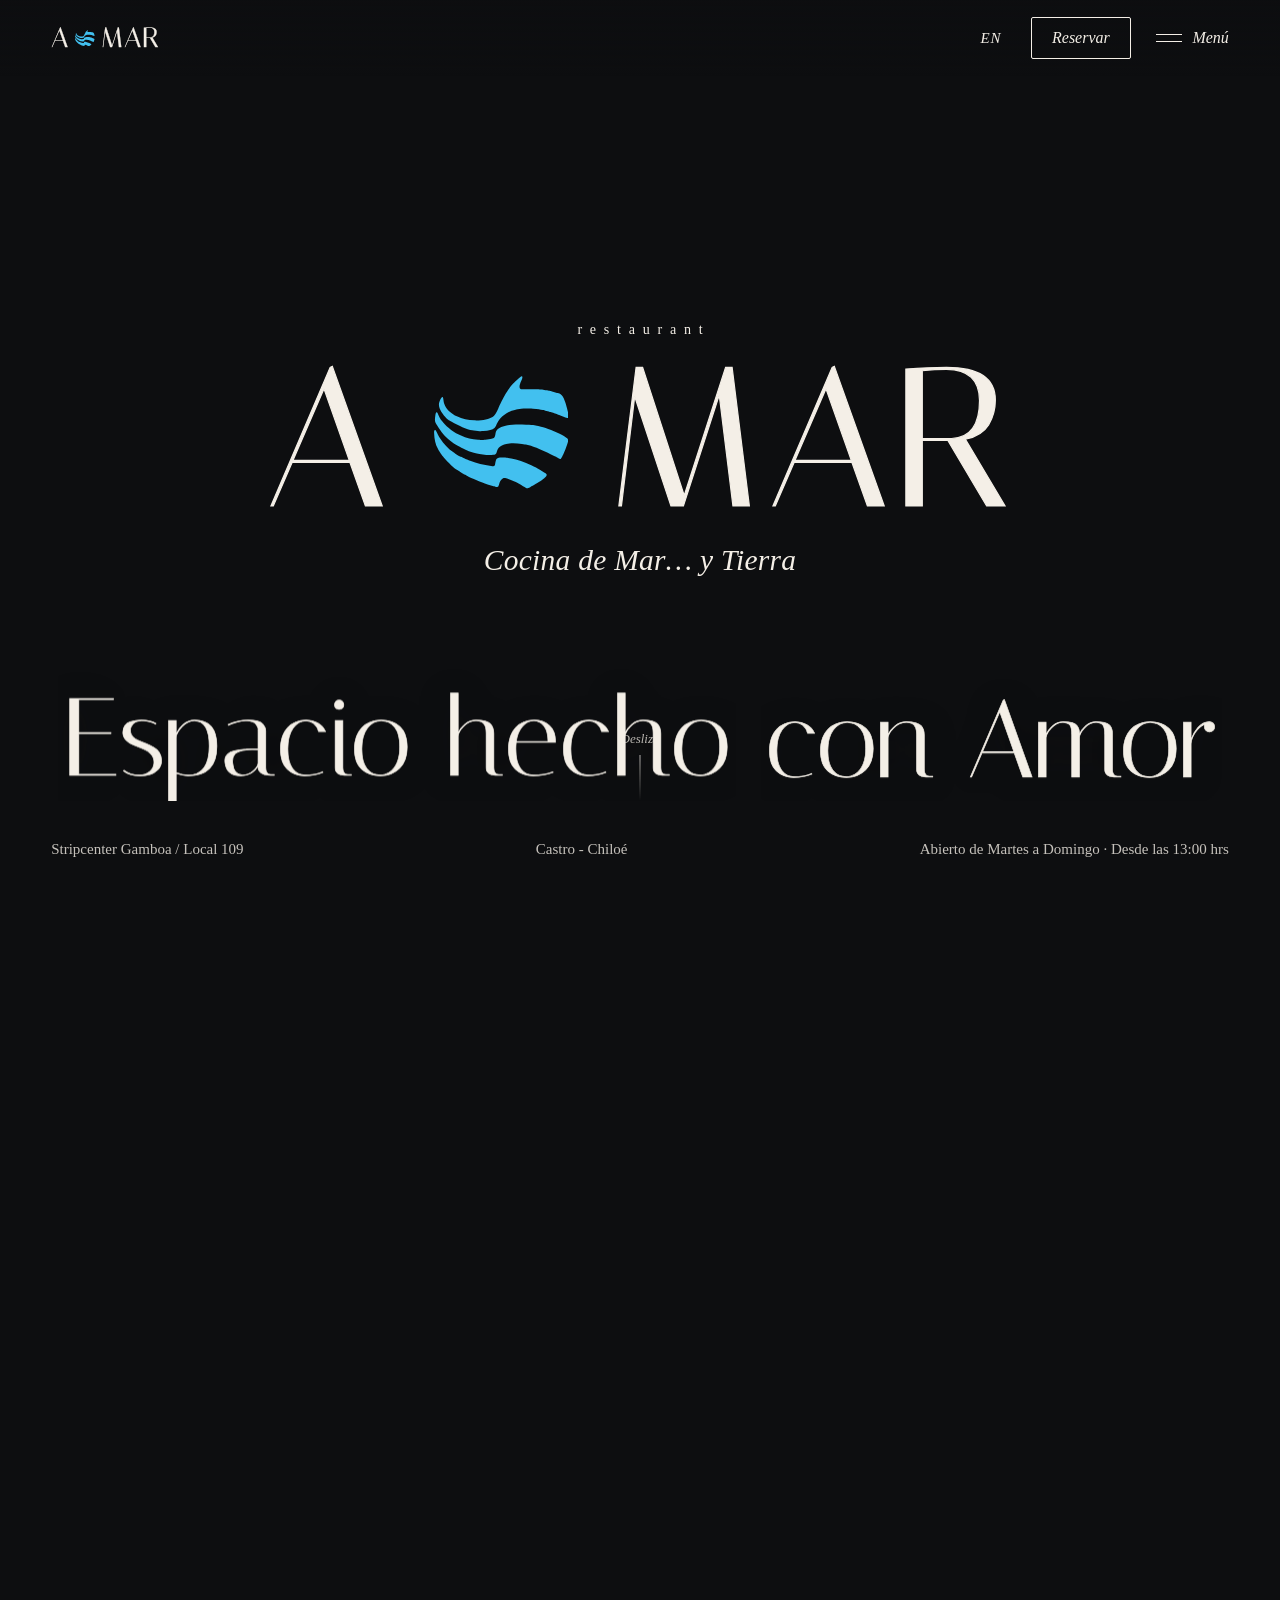
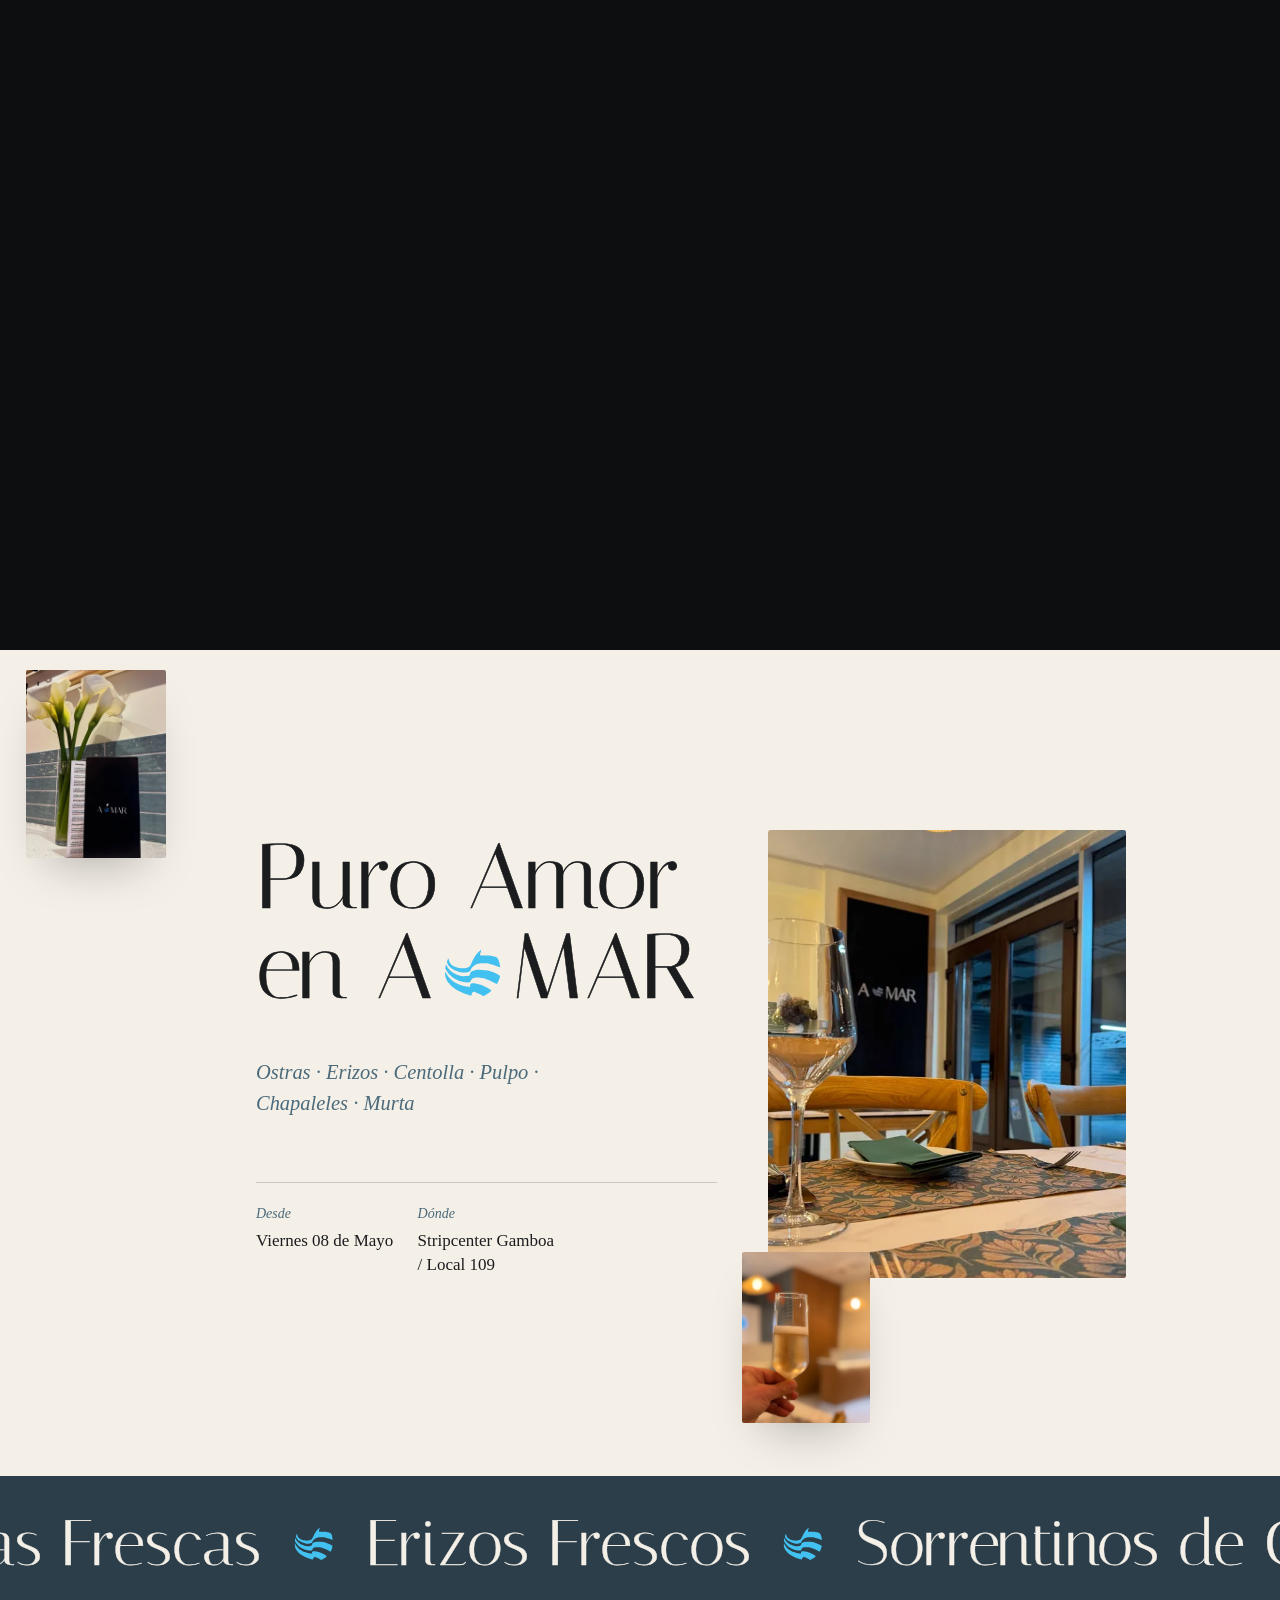
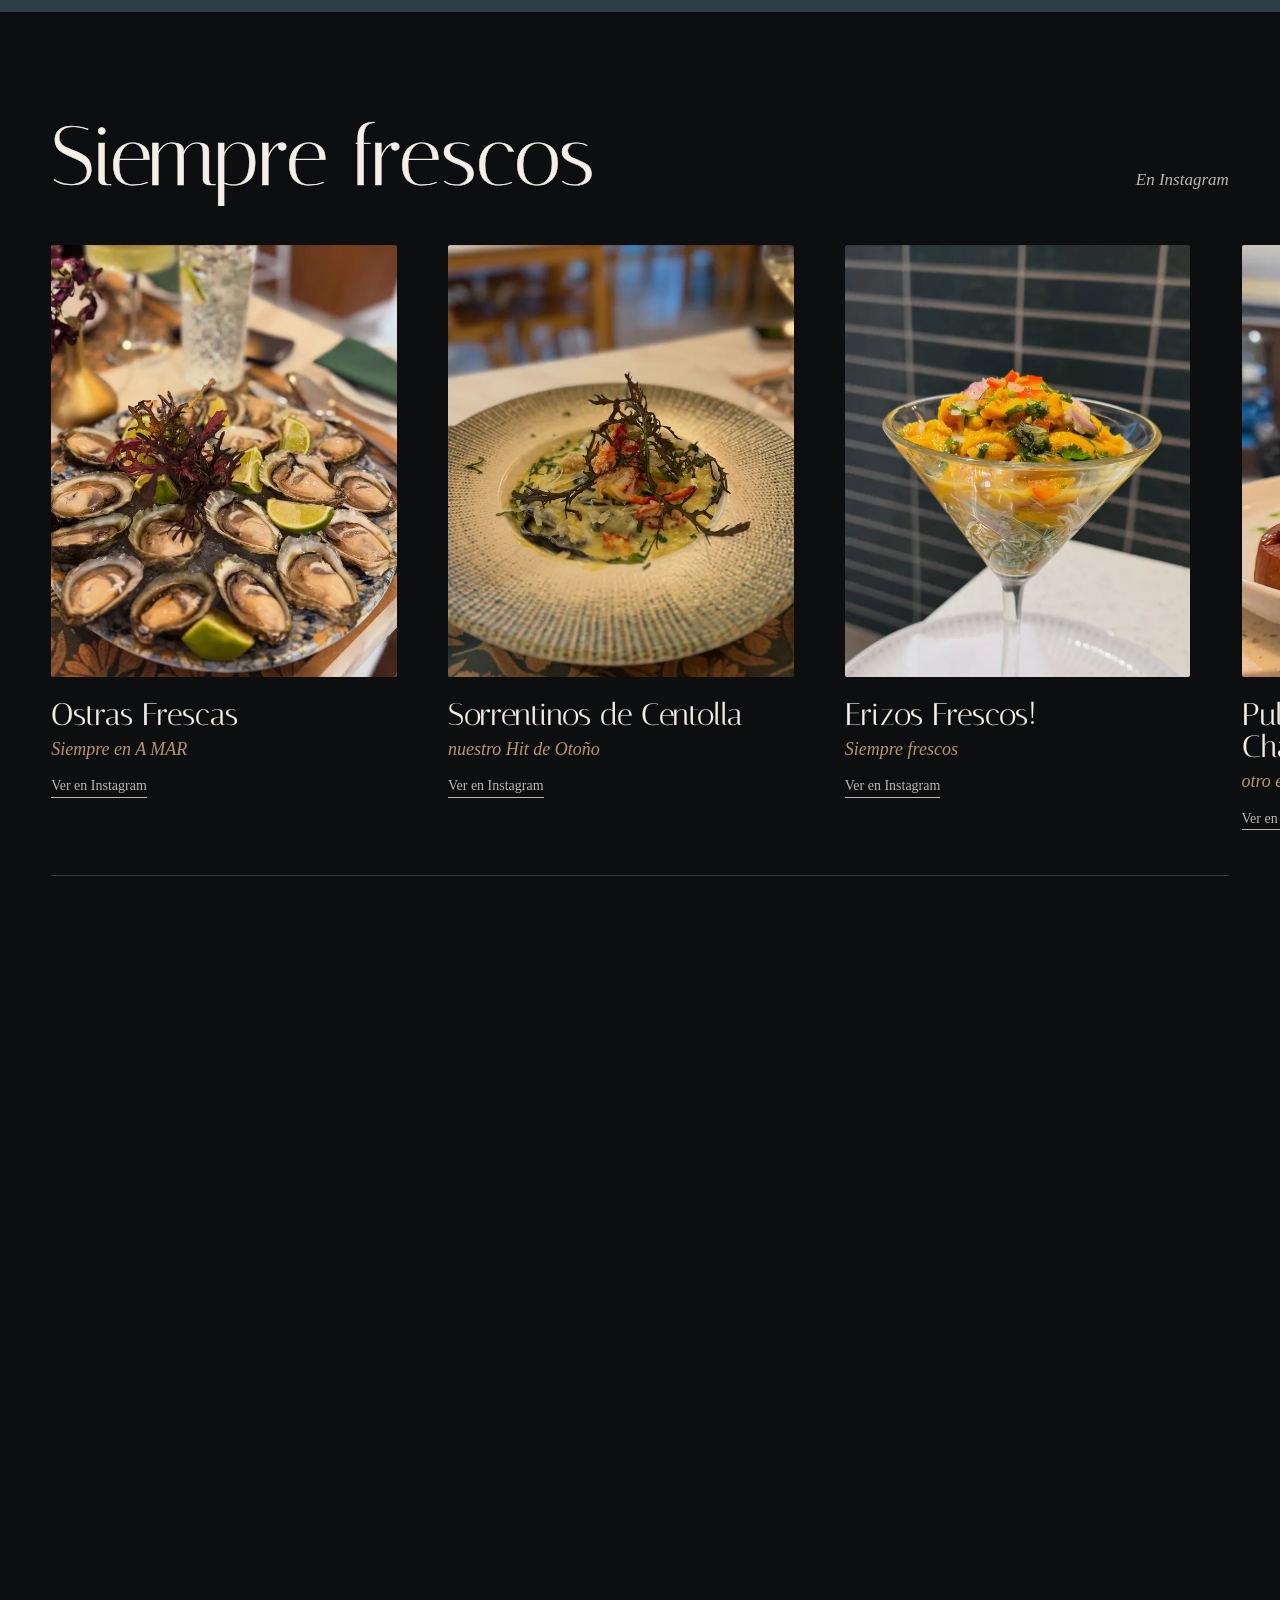
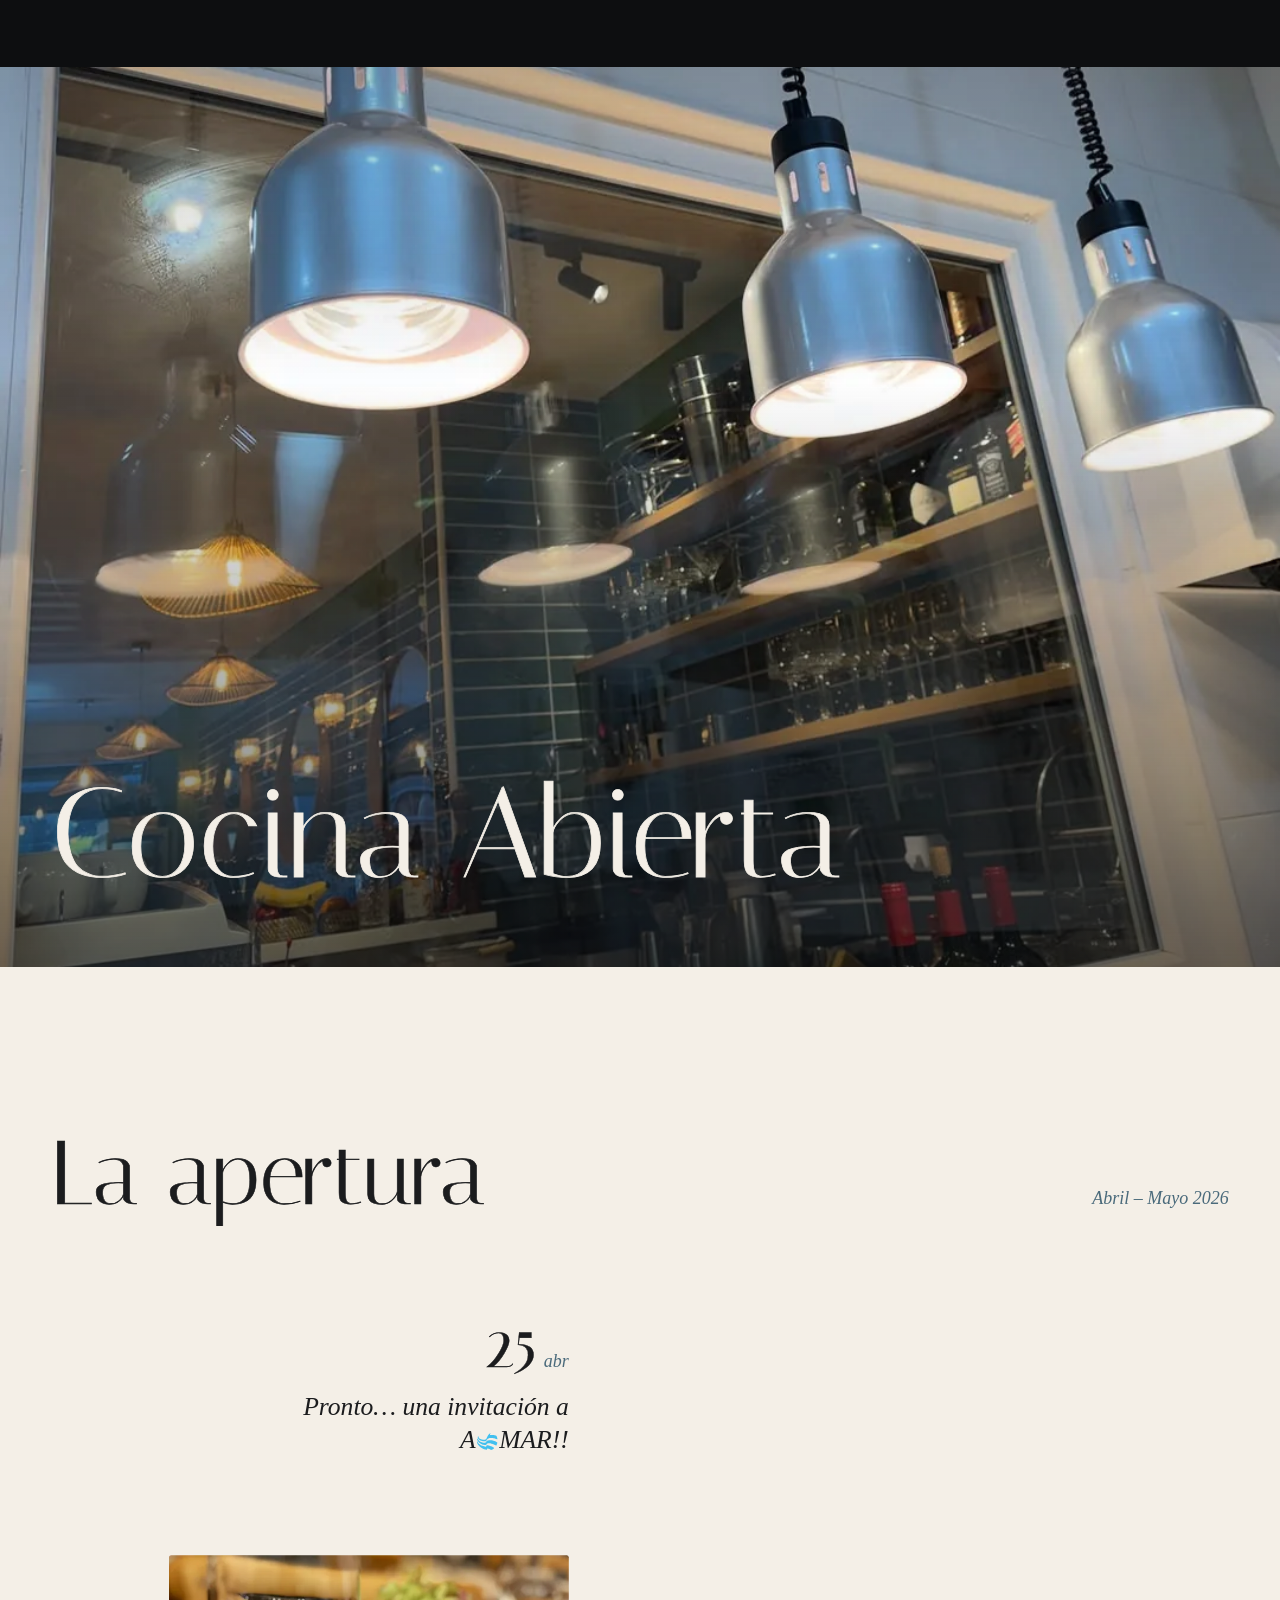
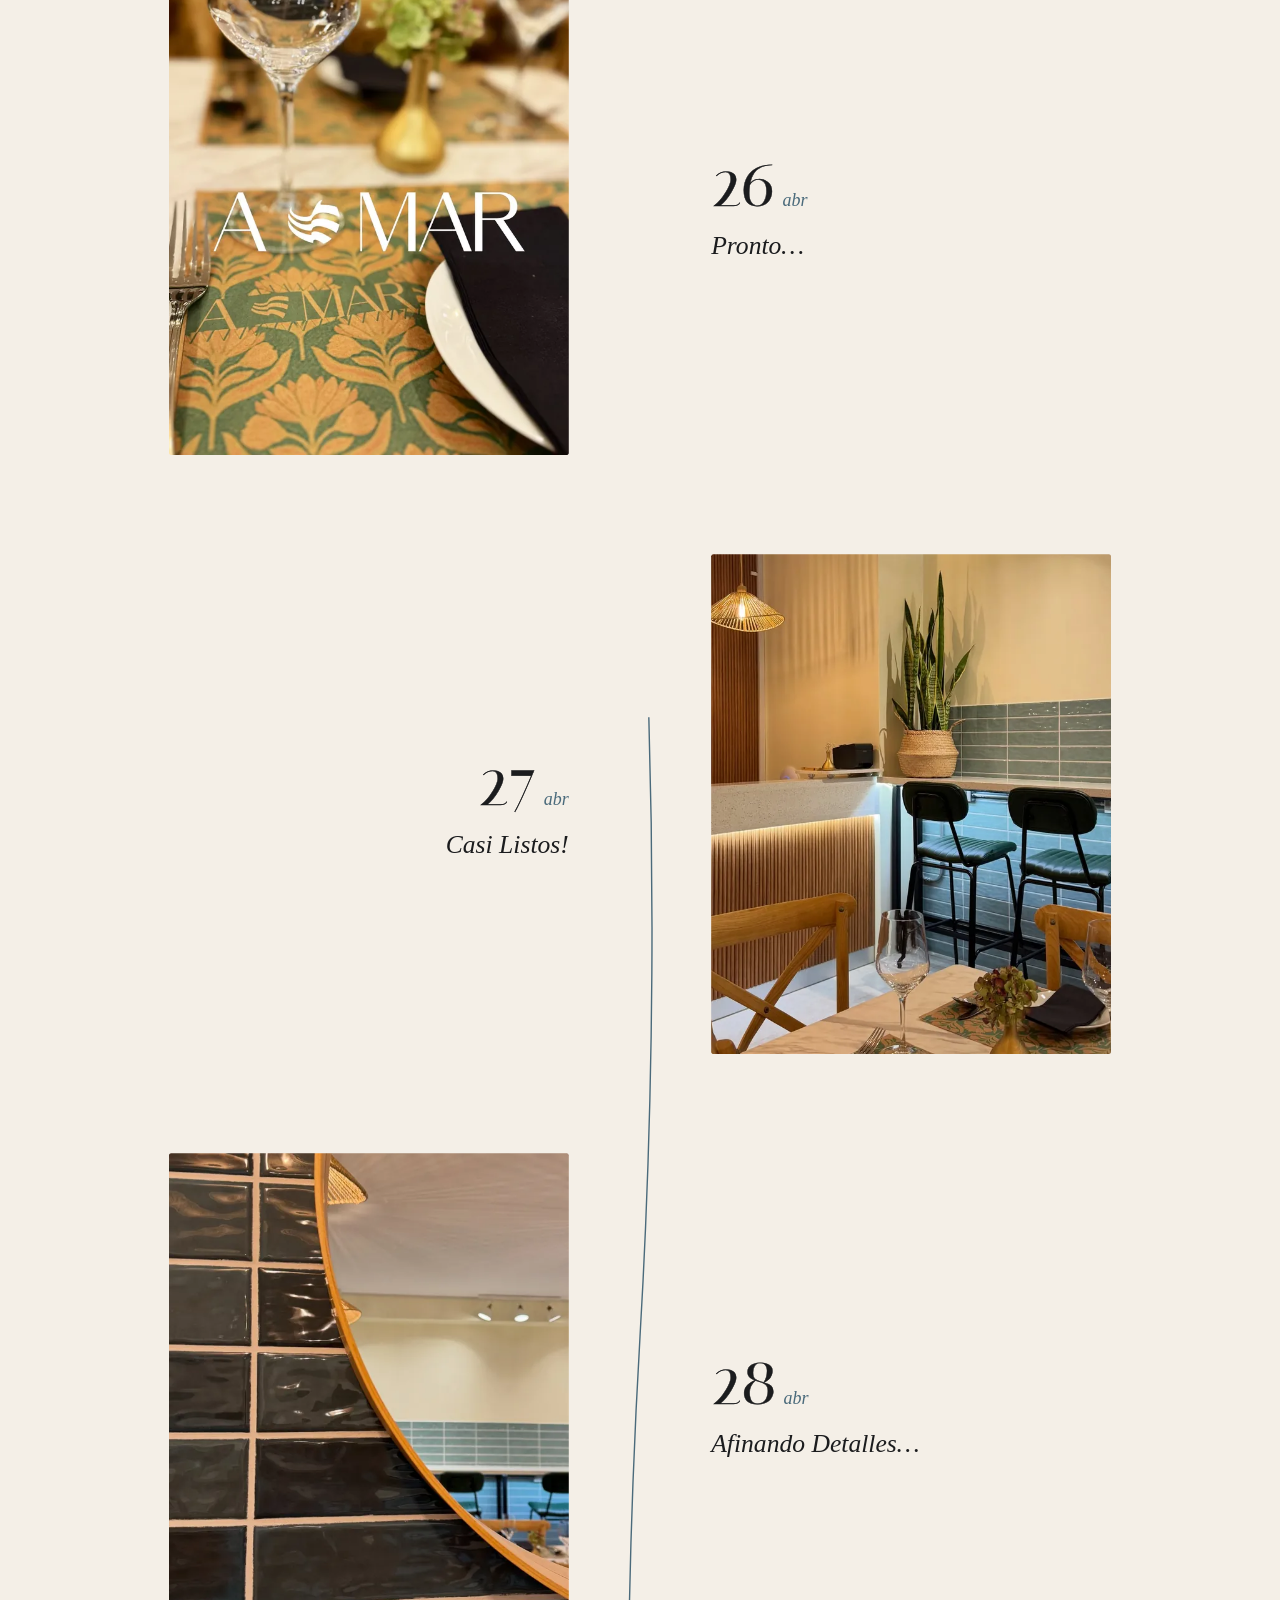
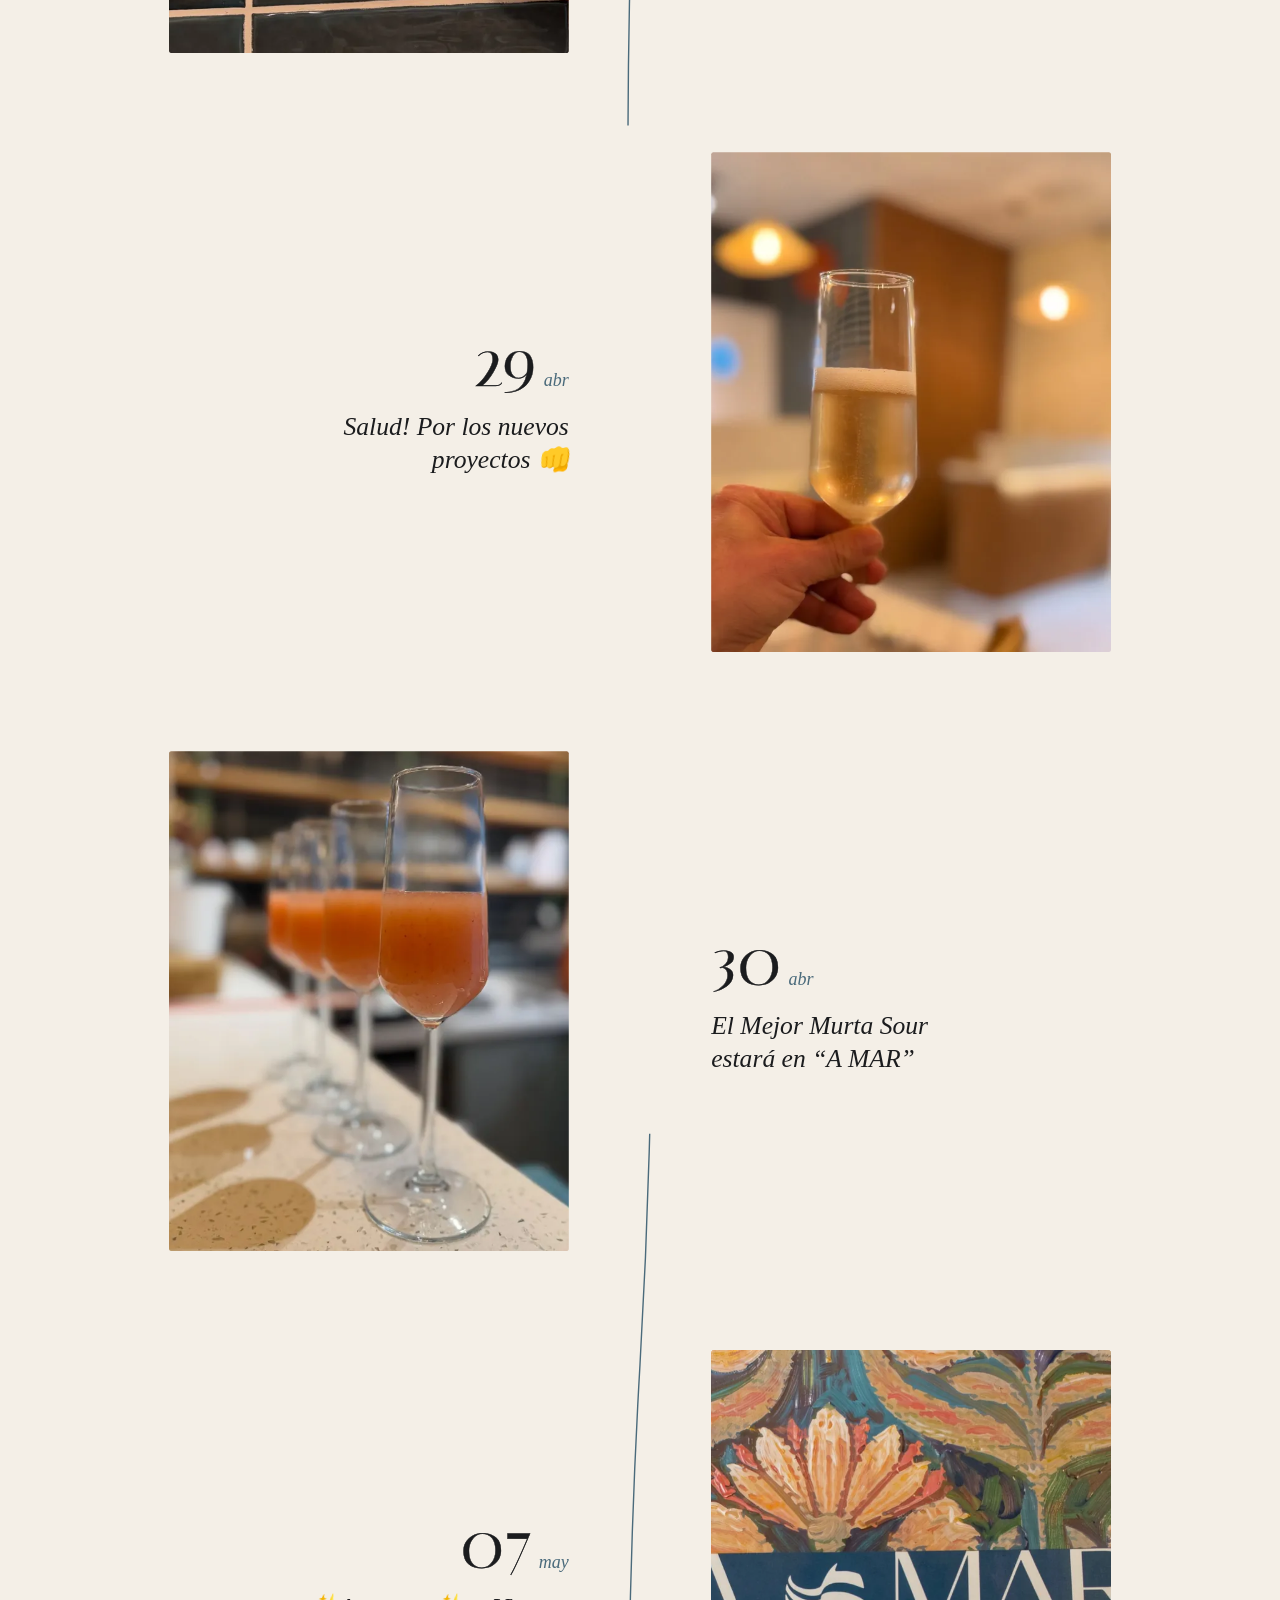
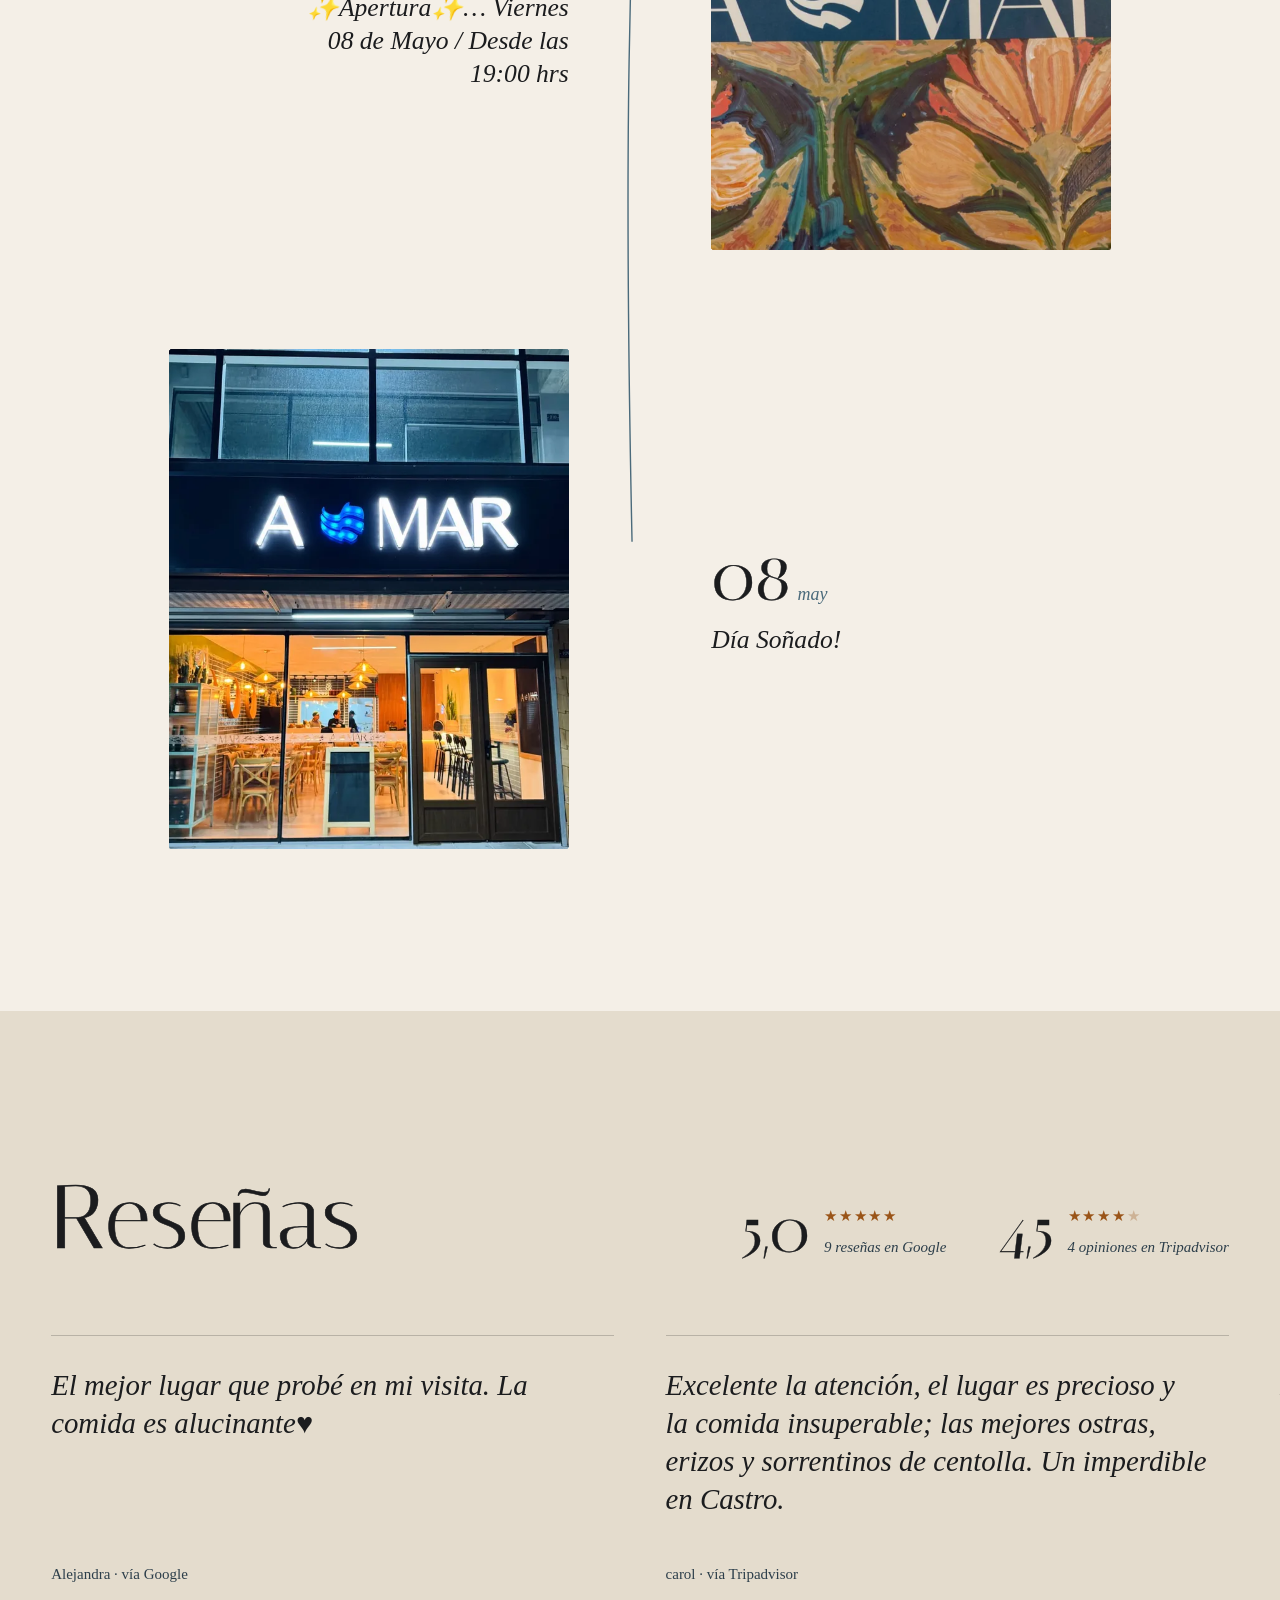
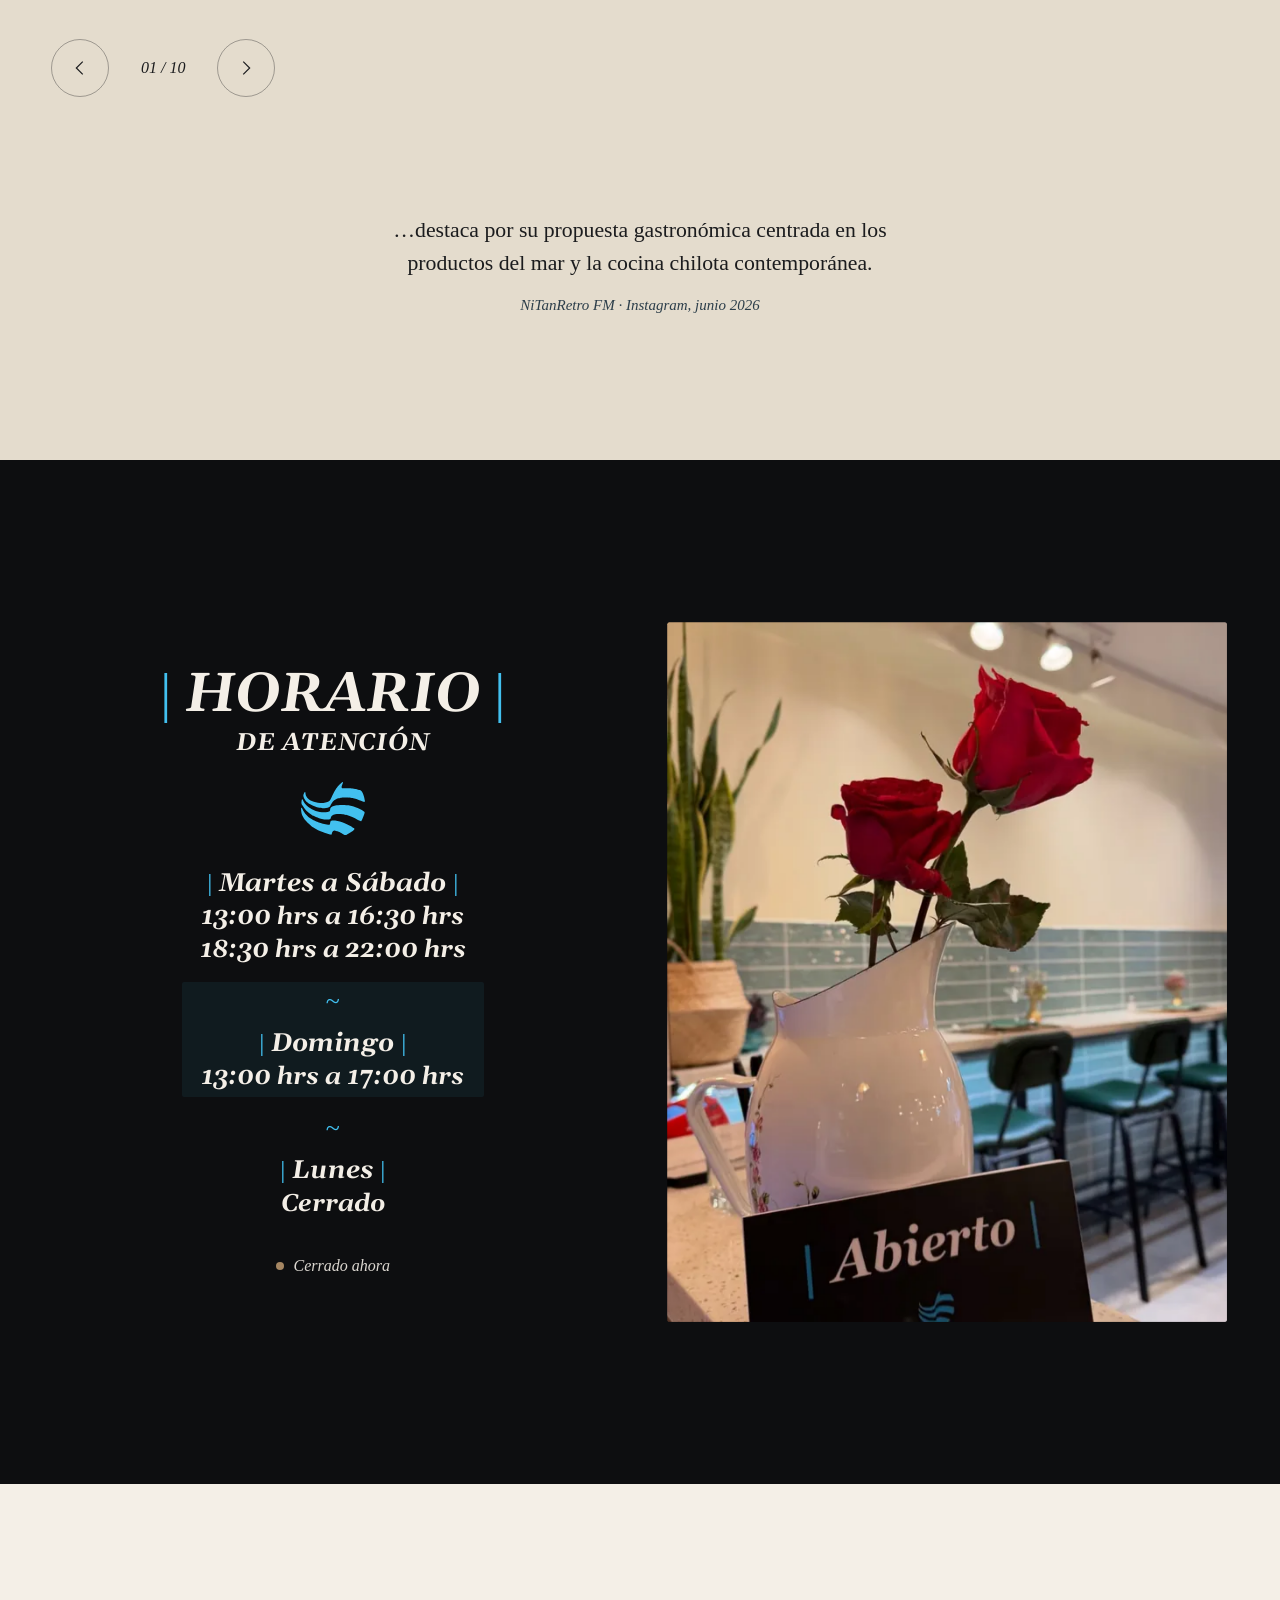
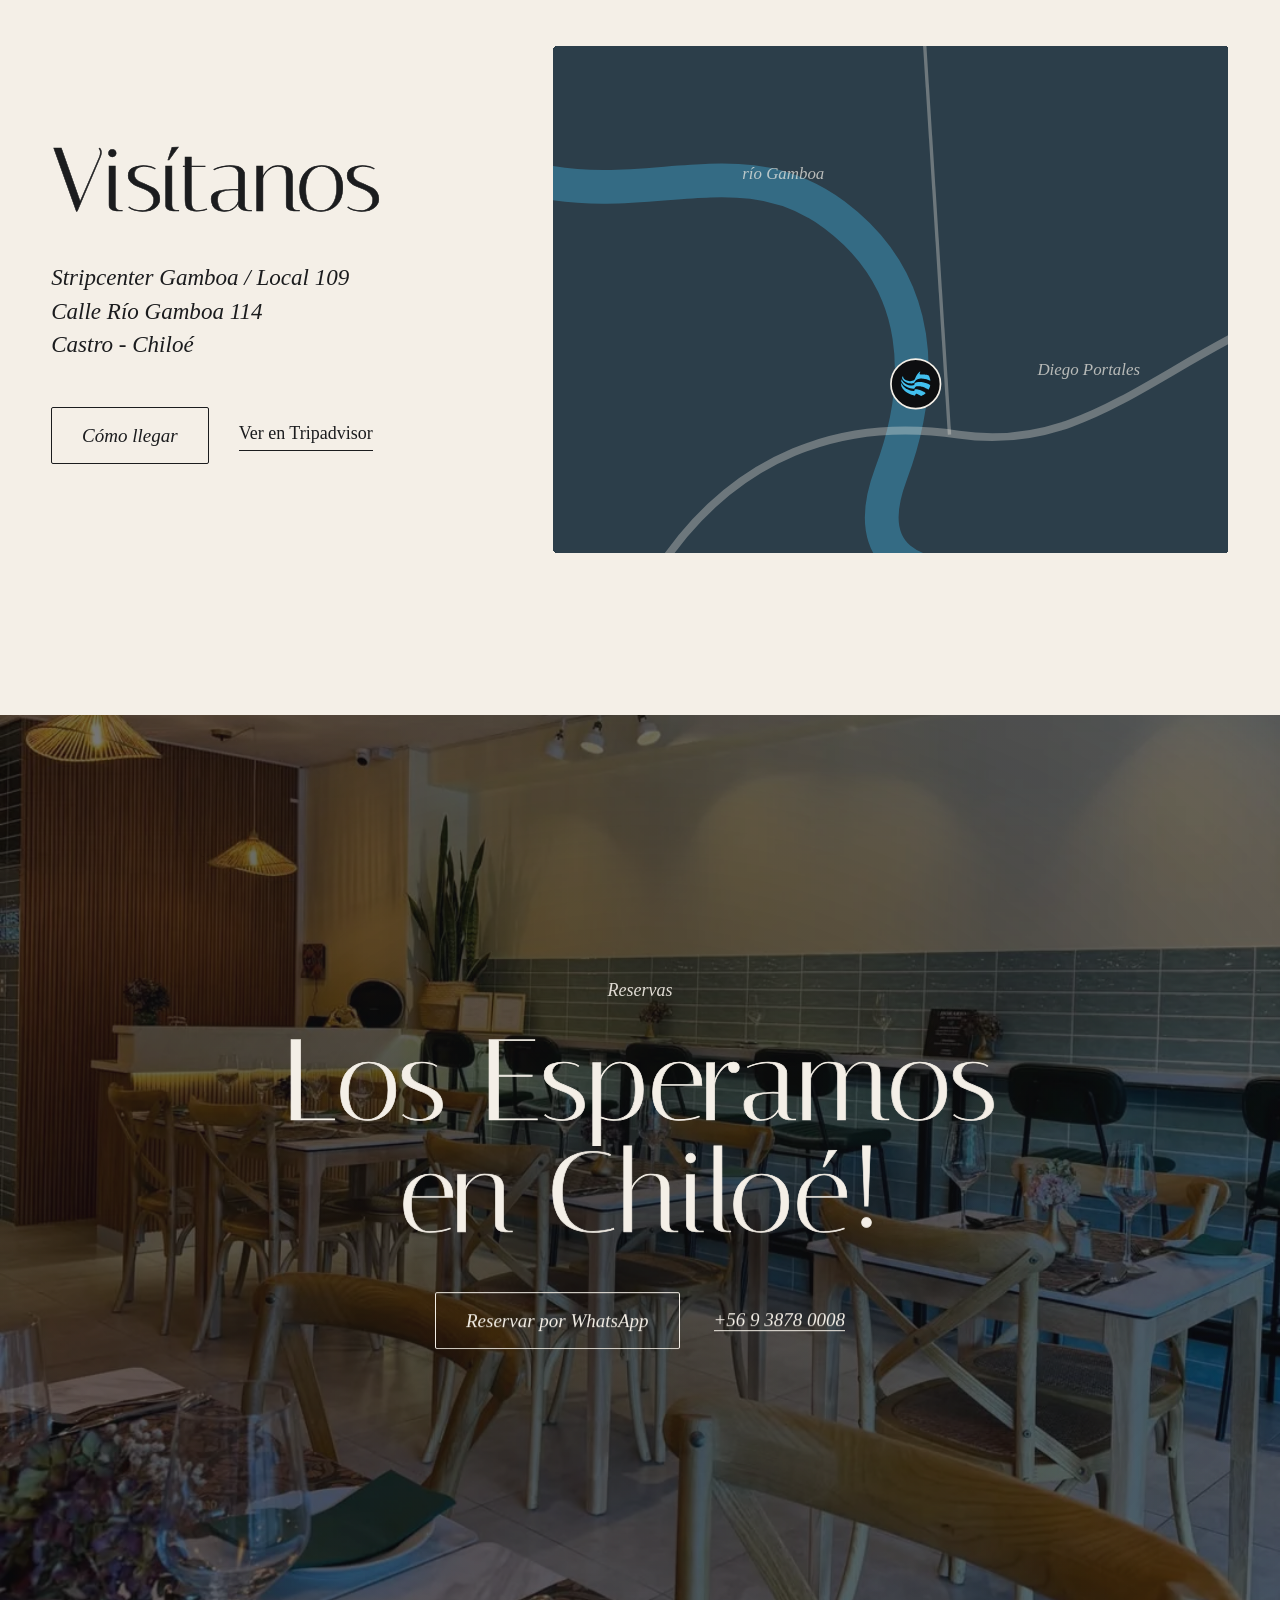
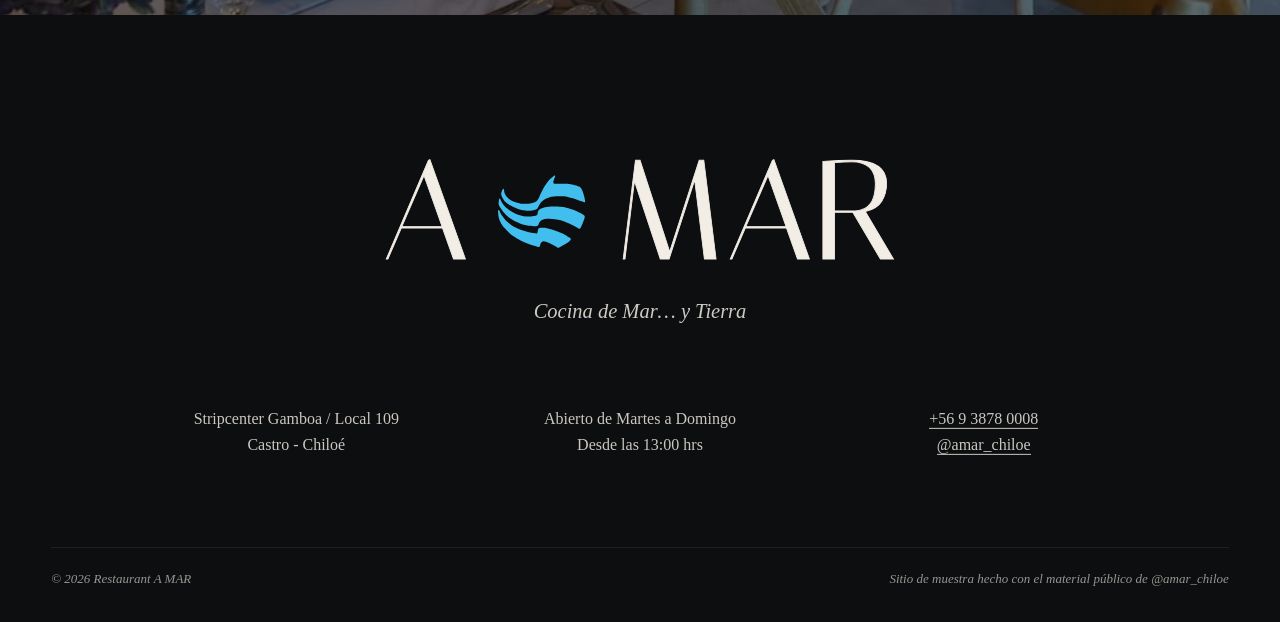
==== commit 524ba3c8: "F19: correcciones de la auditoría independiente (voz/datos y código) + pruebas nuevas Co-Authored-By" ====
--- a/index.html
+++ b/index.html
@@ -4,7 +4,7 @@
 <meta charset="utf-8">
 <meta name="viewport" content="width=device-width, initial-scale=1, viewport-fit=cover">
 <title data-title-en="A MAR · Cocina de Mar… y Tierra · Castro, Chiloé">A MAR · Cocina de Mar… y Tierra · Castro, Chiloé</title>
-<meta name="description" content="Restaurant A MAR, cocina de mar… y tierra en el Stripcenter Gamboa, local 109, Castro, Chiloé. Ostras y erizos frescos, sorrentinos de centolla, pulpo a la gallega y murta sour. Abierto de martes a domingo desde las 13:00 hrs." data-meta-en="Restaurant A MAR, sea… and land cooking at Stripcenter Gamboa, unit 109, Castro, Chiloé. Fresh oysters and sea urchin, crab sorrentinos, Galician octopus and murta sour. Open Tuesday to Sunday from 1 pm.">
+<meta name="description" content="Restaurant A MAR · Cocina de Mar… y Tierra · Stripcenter Gamboa / Local 109 · Castro - Chiloé · Abierto de Martes a Domingo · Desde las 13:00 hrs" data-meta-en="Restaurant A MAR · Cocina de Mar… y Tierra · Stripcenter Gamboa, unit 109 · Castro, Chiloé, Chile · Open Tuesday to Sunday from 1 pm">
 <meta name="theme-color" content="#0d0e10">
 <link rel="canonical" href="https://amarchiloe.pages.dev/">
 <meta property="og:title" content="A MAR · Cocina de Mar… y Tierra">
@@ -27,7 +27,6 @@
 <link rel="preload" href="assets/fonts/italiana-latin-400-normal.woff2" as="font" type="font/woff2" crossorigin>
 <link rel="preload" href="assets/fonts/gelasio-latin-400-normal.woff2" as="font" type="font/woff2" crossorigin>
 <link rel="preload" href="assets/fonts/gelasio-latin-400-italic.woff2" as="font" type="font/woff2" crossorigin>
-<link rel="preload" href="assets/fonts/gelasio-latin-700-italic.woff2" as="font" type="font/woff2" crossorigin>
 <link rel="preload" href="assets/img/salon-1800.webp" as="image" type="image/webp">
 <link rel="stylesheet" href="css/main.css">
 <script>document.documentElement.classList.replace('no-js','js');if(matchMedia('(prefers-reduced-motion: reduce)').matches)document.documentElement.classList.add('reduced');</script>
@@ -107,7 +106,6 @@
     <h2 class="casa__h" id="casa-h" lang="es" aria-label="Puro Amor en A MAR"><span class="line"><span>Puro Amor</span></span> <span class="line"><span>en A<svg class="casa__iso" viewBox="0 0 100 83.35" aria-hidden="true" focusable="false"><path d="M69.92 83.09C70.17 83 70.78 82.69 71.27 82.39C72.58 81.62 73.6 81.02 75.25 80.08C79.19 77.83 80.64 76.83 82.08 75.42C83.93 73.57 83.98 73.01 82.42 71.99C82.21 71.85 81.75 71.54 81.4 71.29C81.04 71.04 80.23 70.53 79.61 70.15C78.98 69.77 78.34 69.37 78.19 69.27C77.43 68.76 74.05 66.98 72.52 66.28C66.59 63.6 61.88 62 57.22 61.11C53.75 60.44 52.97 60.35 50.84 60.34C47.78 60.33 46.51 60.78 46 62.08C45.88 62.39 45.46 64.3 45.32 65.24C45.19 65.99 45.09 66.27 44.82 66.52C44.42 66.9 44.13 66.92 42.31 66.67C36.61 65.88 31.78 64.69 26.79 62.83C25.13 62.21 22.23 60.97 21.49 60.57C21.22 60.42 20.58 60.13 20.07 59.92C19.56 59.72 19.01 59.48 18.86 59.4C18.19 59.07 16.28 57.92 15.82 57.58C15.55 57.38 14.93 56.93 14.43 56.59C10.41 53.8 7.22 50.46 4.58 46.32C3.44 44.51 3.21 44.1 2.23 42.09C1.34 40.28 1.17 40.04 0.76 40.04C0.22 40.04 -0 40.73 0.07 42.2C0.28 47.22 1.09 50.63 2.88 54.01C3.5 55.21 3.95 55.95 5.21 57.86C5.44 58.21 5.86 58.76 6.14 59.08C6.43 59.4 6.92 59.96 7.24 60.33C10.67 64.3 14.94 68.31 17.26 69.75C17.55 69.93 18.2 70.35 18.7 70.68C19.21 71.02 19.83 71.41 20.08 71.54C20.33 71.68 20.87 72 21.27 72.25C21.68 72.5 22.5 72.96 23.1 73.28C23.69 73.59 24.42 73.99 24.72 74.16C27.33 75.68 35.71 79.17 39.24 80.21C39.75 80.36 40.82 80.7 41.6 80.95C42.37 81.21 43.53 81.55 44.16 81.72C44.8 81.89 45.58 82.11 45.92 82.2C47.39 82.61 47.66 82.4 48.26 80.33C48.83 78.33 49.21 77.62 50.25 76.63C51.55 75.37 52.32 75.34 55.13 76.42C55.6 76.61 56.43 76.93 56.99 77.14C59.69 78.19 60.89 78.73 62.67 79.71C63.5 80.17 66.8 82.13 67.96 82.84C68.68 83.3 69.17 83.36 69.92 83.09ZM94.07 61.28C94.18 61.18 94.36 60.92 94.49 60.69C94.61 60.45 94.9 59.91 95.14 59.48C96.05 57.84 97.61 54.06 98.65 50.94C99.92 47.18 99.85 46.84 97.34 45.18C94.9 43.56 89.36 40.96 85.18 39.48C84.6 39.28 83.73 38.96 83.25 38.77C82.01 38.3 80.25 37.8 77.28 37.11C74.27 36.41 74.05 36.38 65.33 35.98C61.55 35.81 56.77 36.12 53.83 36.73C49.97 37.53 46.98 39.12 46.15 40.8C45.84 41.44 45.76 41.75 45.48 43.28C45.07 45.55 44.75 45.91 42.66 46.48C41.82 46.72 39.57 47.1 38.12 47.26C37.06 47.38 33.86 47.43 32.67 47.34C27.8 46.96 24.43 46.09 19.59 43.93C17.37 42.96 15.43 41.83 12.7 39.95C10.38 38.36 8.15 36.31 6.81 34.54C6.47 34.09 6.01 33.5 5.77 33.21C4.93 32.2 3.96 30.47 3.1 28.47C2.52 27.13 2.34 26.87 1.97 26.87C1.47 26.87 1.25 27.41 0.98 29.34C0.4 33.42 0.5 33.85 2.72 37.27C5.37 41.34 6.55 42.91 8.45 44.81C11 47.37 13.97 49.68 16.92 51.38C18.63 52.36 18.88 52.49 20.29 53.18C24.99 55.49 26.9 56.22 30.96 57.24C35.5 58.4 40.45 58.86 43.82 58.46C45.32 58.28 46.1 57.74 46.4 56.65C47.05 54.26 47.5 53.47 48.85 52.39C49.83 51.59 51.32 50.95 53.57 50.36C56.36 49.64 61.14 49.67 65.19 50.44C65.77 50.54 66.76 50.73 67.39 50.84C68.93 51.13 72.17 51.82 72.73 52C76.35 53.1 83.59 56.3 88.28 58.85C88.71 59.08 89.44 59.44 89.92 59.65C90.81 60.04 91.07 60.18 91.92 60.73C93.1 61.48 93.66 61.62 94.07 61.28ZM36.5 40.85C40.5 40.69 43.45 39.88 44.79 38.57C45.4 37.96 45.63 37.62 46.12 36.54C46.69 35.27 47.58 33.62 48 33.05C48.18 32.79 48.54 32.29 48.78 31.94C49.66 30.63 51.58 28.91 53.27 27.92C55.82 26.41 56.19 26.24 58.44 25.54C60.88 24.77 61.26 24.69 63.33 24.42C65.6 24.12 70.85 24 73.46 24.2C76.98 24.46 78.82 24.71 80.65 25.19C81.08 25.29 82.31 25.6 83.39 25.86C84.47 26.12 85.83 26.5 86.43 26.71C87.02 26.9 88.22 27.3 89.09 27.58C89.96 27.87 90.97 28.22 91.32 28.37C91.67 28.52 92.34 28.78 92.81 28.95C93.27 29.11 94.08 29.41 94.61 29.61C95.13 29.82 95.99 30.13 96.5 30.31C97.01 30.49 97.73 30.75 98.11 30.88C98.84 31.15 99.1 31.17 99.46 31.03C99.96 30.82 100 30.37 99.66 28.64C99.54 27.98 99.35 27.01 99.26 26.47C98.97 24.81 97.65 20.2 96.95 18.45C95.84 15.65 95.05 14.41 93.86 13.58C93.18 13.11 92.83 12.97 91.66 12.66C91.12 12.53 90.08 12.21 89.36 11.97C88.64 11.73 87.57 11.43 87 11.3C86.43 11.18 85.78 11.02 85.57 10.97C84.97 10.81 80.59 10.08 79.57 9.97C78.23 9.81 75.68 9.71 74.07 9.75C73.29 9.76 71.01 9.81 69.01 9.85C64.56 9.95 64.45 9.95 63.93 9.44C63.03 8.57 63.27 6.79 64.71 3.53C65.49 1.78 65.71 0.66 65.36 0.31C65.06 0 64.66 0.13 63.79 0.84C63.24 1.29 62.96 1.55 60.81 3.55C59.14 5.11 56.95 7.48 56.33 8.41C56.18 8.63 55.85 9.1 55.59 9.45C54.98 10.29 53.81 12.09 52.89 13.61C51.84 15.33 48.62 21.81 47.57 24.31C46.27 27.39 45.02 29.27 43.71 30.13C40.79 32.05 35.67 33.06 29.83 32.88C25.28 32.73 20.96 31.72 16.92 29.88C13.12 28.14 9.71 25.1 8.28 22.18C7.41 20.4 7.23 19.78 6.97 17.68C6.78 16.19 6.74 16.02 6.52 15.8C6.07 15.35 5.45 15.92 4.7 17.5C3.27 20.51 3.29 22.16 4.81 25.39C5.22 26.25 5.41 26.57 6.44 28.06C7.56 29.68 8.17 30.37 9.35 31.42C10.42 32.37 10.74 32.61 11.46 33.02C11.81 33.22 12.38 33.56 12.73 33.79C14.33 34.79 18.63 36.94 21.04 37.93C23.51 38.95 26.53 39.9 28.36 40.25C29.55 40.48 32.53 40.82 33.7 40.87C34.72 40.91 34.97 40.91 36.5 40.85Z"/></svg>MAR</span></span></h2>
     <p class="casa__list" lang="es">Ostras · Erizos · Centolla · Pulpo · Chapaleles · Murta</p>
     <dl class="casa__facts">
-      <div><dt data-l="Cuisine">Cocina</dt><dd lang="es">de Mar… y Tierra</dd></div>
       <div><dt data-l="Since">Desde</dt><dd lang="es">Viernes 08 de Mayo</dd></div>
       <div><dt data-l="Where">Dónde</dt><dd lang="es">Stripcenter Gamboa / Local 109</dd></div>
     </dl>
@@ -129,7 +127,7 @@
   <div class="frescos__sticky">
     <header class="frescos__head">
       <h2 class="frescos__h" id="frescos-h" lang="es"><span class="line"><span>Siempre frescos</span></span></h2>
-      <p class="frescos__sub" data-l="From the menu, as A MAR posts it">De la carta, como A MAR lo publica</p>
+      <p class="frescos__sub" data-l="On Instagram">En Instagram</p>
     </header>
     <div class="frescos__view">
       <ul class="frescos__row">
@@ -149,7 +147,7 @@
           <a class="dish__link ul" href="https://www.instagram.com/p/DYXycsgEvVW/" target="_blank" rel="noopener" data-l="View on Instagram">Ver en Instagram</a>
         </li>
         <li class="dish">
-          <figure class="dish__fig"><img class="dish__img" src="assets/img/pulpo-chapa-800.webp" srcset="assets/img/pulpo-chapa-800.webp 800w, assets/img/pulpo-chapa-1800.webp 1080w" sizes="(min-width: 900px) 30vw, 78vw" width="1080" height="1080" alt="Pulpo y chapaleles a la chapa en salsa roja" data-alt-en="Griddled octopus with chapalele potato bread in a red sauce" loading="lazy" decoding="async" style="background-image:url([data-uri])"></figure>
+          <figure class="dish__fig"><img class="dish__img" src="assets/img/pulpo-chapa-800.webp" srcset="assets/img/pulpo-chapa-800.webp 800w, assets/img/pulpo-chapa-1800.webp 1080w" sizes="(min-width: 900px) 30vw, 78vw" width="1080" height="1080" alt="Pulpo y chapaleles (masa de papa chilota) a la chapa en salsa roja" data-alt-en="Griddled octopus with chapaleles (Chilote potato dumplings) in a red sauce" loading="lazy" decoding="async" style="background-image:url([data-uri])"></figure>
           <h3 class="dish__h" lang="es">Pulpo y Chapaleles a la Chapa…</h3><p class="dish__p" lang="es">otro exitazo</p>
           <a class="dish__link ul" href="https://www.instagram.com/p/DYUfRMTkn0P/" target="_blank" rel="noopener" data-l="View on Instagram">Ver en Instagram</a>
         </li>
@@ -181,7 +179,7 @@
     <ol class="hitos">
       <li class="hito hito--text">
         <time datetime="2026-04-25"><span>25</span> <span data-l="Apr">abr</span></time>
-        <p class="hito__p" lang="es">Pronto… una invitación a A<svg class="hito__iso" viewBox="0 0 100 83.35" aria-hidden="true" focusable="false"><path d="M69.92 83.09C70.17 83 70.78 82.69 71.27 82.39C72.58 81.62 73.6 81.02 75.25 80.08C79.19 77.83 80.64 76.83 82.08 75.42C83.93 73.57 83.98 73.01 82.42 71.99C82.21 71.85 81.75 71.54 81.4 71.29C81.04 71.04 80.23 70.53 79.61 70.15C78.98 69.77 78.34 69.37 78.19 69.27C77.43 68.76 74.05 66.98 72.52 66.28C66.59 63.6 61.88 62 57.22 61.11C53.75 60.44 52.97 60.35 50.84 60.34C47.78 60.33 46.51 60.78 46 62.08C45.88 62.39 45.46 64.3 45.32 65.24C45.19 65.99 45.09 66.27 44.82 66.52C44.42 66.9 44.13 66.92 42.31 66.67C36.61 65.88 31.78 64.69 26.79 62.83C25.13 62.21 22.23 60.97 21.49 60.57C21.22 60.42 20.58 60.13 20.07 59.92C19.56 59.72 19.01 59.48 18.86 59.4C18.19 59.07 16.28 57.92 15.82 57.58C15.55 57.38 14.93 56.93 14.43 56.59C10.41 53.8 7.22 50.46 4.58 46.32C3.44 44.51 3.21 44.1 2.23 42.09C1.34 40.28 1.17 40.04 0.76 40.04C0.22 40.04 -0 40.73 0.07 42.2C0.28 47.22 1.09 50.63 2.88 54.01C3.5 55.21 3.95 55.95 5.21 57.86C5.44 58.21 5.86 58.76 6.14 59.08C6.43 59.4 6.92 59.96 7.24 60.33C10.67 64.3 14.94 68.31 17.26 69.75C17.55 69.93 18.2 70.35 18.7 70.68C19.21 71.02 19.83 71.41 20.08 71.54C20.33 71.68 20.87 72 21.27 72.25C21.68 72.5 22.5 72.96 23.1 73.28C23.69 73.59 24.42 73.99 24.72 74.16C27.33 75.68 35.71 79.17 39.24 80.21C39.75 80.36 40.82 80.7 41.6 80.95C42.37 81.21 43.53 81.55 44.16 81.72C44.8 81.89 45.58 82.11 45.92 82.2C47.39 82.61 47.66 82.4 48.26 80.33C48.83 78.33 49.21 77.62 50.25 76.63C51.55 75.37 52.32 75.34 55.13 76.42C55.6 76.61 56.43 76.93 56.99 77.14C59.69 78.19 60.89 78.73 62.67 79.71C63.5 80.17 66.8 82.13 67.96 82.84C68.68 83.3 69.17 83.36 69.92 83.09ZM94.07 61.28C94.18 61.18 94.36 60.92 94.49 60.69C94.61 60.45 94.9 59.91 95.14 59.48C96.05 57.84 97.61 54.06 98.65 50.94C99.92 47.18 99.85 46.84 97.34 45.18C94.9 43.56 89.36 40.96 85.18 39.48C84.6 39.28 83.73 38.96 83.25 38.77C82.01 38.3 80.25 37.8 77.28 37.11C74.27 36.41 74.05 36.38 65.33 35.98C61.55 35.81 56.77 36.12 53.83 36.73C49.97 37.53 46.98 39.12 46.15 40.8C45.84 41.44 45.76 41.75 45.48 43.28C45.07 45.55 44.75 45.91 42.66 46.48C41.82 46.72 39.57 47.1 38.12 47.26C37.06 47.38 33.86 47.43 32.67 47.34C27.8 46.96 24.43 46.09 19.59 43.93C17.37 42.96 15.43 41.83 12.7 39.95C10.38 38.36 8.15 36.31 6.81 34.54C6.47 34.09 6.01 33.5 5.77 33.21C4.93 32.2 3.96 30.47 3.1 28.47C2.52 27.13 2.34 26.87 1.97 26.87C1.47 26.87 1.25 27.41 0.98 29.34C0.4 33.42 0.5 33.85 2.72 37.27C5.37 41.34 6.55 42.91 8.45 44.81C11 47.37 13.97 49.68 16.92 51.38C18.63 52.36 18.88 52.49 20.29 53.18C24.99 55.49 26.9 56.22 30.96 57.24C35.5 58.4 40.45 58.86 43.82 58.46C45.32 58.28 46.1 57.74 46.4 56.65C47.05 54.26 47.5 53.47 48.85 52.39C49.83 51.59 51.32 50.95 53.57 50.36C56.36 49.64 61.14 49.67 65.19 50.44C65.77 50.54 66.76 50.73 67.39 50.84C68.93 51.13 72.17 51.82 72.73 52C76.35 53.1 83.59 56.3 88.28 58.85C88.71 59.08 89.44 59.44 89.92 59.65C90.81 60.04 91.07 60.18 91.92 60.73C93.1 61.48 93.66 61.62 94.07 61.28ZM36.5 40.85C40.5 40.69 43.45 39.88 44.79 38.57C45.4 37.96 45.63 37.62 46.12 36.54C46.69 35.27 47.58 33.62 48 33.05C48.18 32.79 48.54 32.29 48.78 31.94C49.66 30.63 51.58 28.91 53.27 27.92C55.82 26.41 56.19 26.24 58.44 25.54C60.88 24.77 61.26 24.69 63.33 24.42C65.6 24.12 70.85 24 73.46 24.2C76.98 24.46 78.82 24.71 80.65 25.19C81.08 25.29 82.31 25.6 83.39 25.86C84.47 26.12 85.83 26.5 86.43 26.71C87.02 26.9 88.22 27.3 89.09 27.58C89.96 27.87 90.97 28.22 91.32 28.37C91.67 28.52 92.34 28.78 92.81 28.95C93.27 29.11 94.08 29.41 94.61 29.61C95.13 29.82 95.99 30.13 96.5 30.31C97.01 30.49 97.73 30.75 98.11 30.88C98.84 31.15 99.1 31.17 99.46 31.03C99.96 30.82 100 30.37 99.66 28.64C99.54 27.98 99.35 27.01 99.26 26.47C98.97 24.81 97.65 20.2 96.95 18.45C95.84 15.65 95.05 14.41 93.86 13.58C93.18 13.11 92.83 12.97 91.66 12.66C91.12 12.53 90.08 12.21 89.36 11.97C88.64 11.73 87.57 11.43 87 11.3C86.43 11.18 85.78 11.02 85.57 10.97C84.97 10.81 80.59 10.08 79.57 9.97C78.23 9.81 75.68 9.71 74.07 9.75C73.29 9.76 71.01 9.81 69.01 9.85C64.56 9.95 64.45 9.95 63.93 9.44C63.03 8.57 63.27 6.79 64.71 3.53C65.49 1.78 65.71 0.66 65.36 0.31C65.06 0 64.66 0.13 63.79 0.84C63.24 1.29 62.96 1.55 60.81 3.55C59.14 5.11 56.95 7.48 56.33 8.41C56.18 8.63 55.85 9.1 55.59 9.45C54.98 10.29 53.81 12.09 52.89 13.61C51.84 15.33 48.62 21.81 47.57 24.31C46.27 27.39 45.02 29.27 43.71 30.13C40.79 32.05 35.67 33.06 29.83 32.88C25.28 32.73 20.96 31.72 16.92 29.88C13.12 28.14 9.71 25.1 8.28 22.18C7.41 20.4 7.23 19.78 6.97 17.68C6.78 16.19 6.74 16.02 6.52 15.8C6.07 15.35 5.45 15.92 4.7 17.5C3.27 20.51 3.29 22.16 4.81 25.39C5.22 26.25 5.41 26.57 6.44 28.06C7.56 29.68 8.17 30.37 9.35 31.42C10.42 32.37 10.74 32.61 11.46 33.02C11.81 33.22 12.38 33.56 12.73 33.79C14.33 34.79 18.63 36.94 21.04 37.93C23.51 38.95 26.53 39.9 28.36 40.25C29.55 40.48 32.53 40.82 33.7 40.87C34.72 40.91 34.97 40.91 36.5 40.85Z"/></svg>MAR!!</p>
+        <p class="hito__p" lang="es">Pronto… una invitación a <span class="nw">A<svg class="hito__iso" viewBox="0 0 100 83.35" aria-hidden="true" focusable="false"><path d="M69.92 83.09C70.17 83 70.78 82.69 71.27 82.39C72.58 81.62 73.6 81.02 75.25 80.08C79.19 77.83 80.64 76.83 82.08 75.42C83.93 73.57 83.98 73.01 82.42 71.99C82.21 71.85 81.75 71.54 81.4 71.29C81.04 71.04 80.23 70.53 79.61 70.15C78.98 69.77 78.34 69.37 78.19 69.27C77.43 68.76 74.05 66.98 72.52 66.28C66.59 63.6 61.88 62 57.22 61.11C53.75 60.44 52.97 60.35 50.84 60.34C47.78 60.33 46.51 60.78 46 62.08C45.88 62.39 45.46 64.3 45.32 65.24C45.19 65.99 45.09 66.27 44.82 66.52C44.42 66.9 44.13 66.92 42.31 66.67C36.61 65.88 31.78 64.69 26.79 62.83C25.13 62.21 22.23 60.97 21.49 60.57C21.22 60.42 20.58 60.13 20.07 59.92C19.56 59.72 19.01 59.48 18.86 59.4C18.19 59.07 16.28 57.92 15.82 57.58C15.55 57.38 14.93 56.93 14.43 56.59C10.41 53.8 7.22 50.46 4.58 46.32C3.44 44.51 3.21 44.1 2.23 42.09C1.34 40.28 1.17 40.04 0.76 40.04C0.22 40.04 -0 40.73 0.07 42.2C0.28 47.22 1.09 50.63 2.88 54.01C3.5 55.21 3.95 55.95 5.21 57.86C5.44 58.21 5.86 58.76 6.14 59.08C6.43 59.4 6.92 59.96 7.24 60.33C10.67 64.3 14.94 68.31 17.26 69.75C17.55 69.93 18.2 70.35 18.7 70.68C19.21 71.02 19.83 71.41 20.08 71.54C20.33 71.68 20.87 72 21.27 72.25C21.68 72.5 22.5 72.96 23.1 73.28C23.69 73.59 24.42 73.99 24.72 74.16C27.33 75.68 35.71 79.17 39.24 80.21C39.75 80.36 40.82 80.7 41.6 80.95C42.37 81.21 43.53 81.55 44.16 81.72C44.8 81.89 45.58 82.11 45.92 82.2C47.39 82.61 47.66 82.4 48.26 80.33C48.83 78.33 49.21 77.62 50.25 76.63C51.55 75.37 52.32 75.34 55.13 76.42C55.6 76.61 56.43 76.93 56.99 77.14C59.69 78.19 60.89 78.73 62.67 79.71C63.5 80.17 66.8 82.13 67.96 82.84C68.68 83.3 69.17 83.36 69.92 83.09ZM94.07 61.28C94.18 61.18 94.36 60.92 94.49 60.69C94.61 60.45 94.9 59.91 95.14 59.48C96.05 57.84 97.61 54.06 98.65 50.94C99.92 47.18 99.85 46.84 97.34 45.18C94.9 43.56 89.36 40.96 85.18 39.48C84.6 39.28 83.73 38.96 83.25 38.77C82.01 38.3 80.25 37.8 77.28 37.11C74.27 36.41 74.05 36.38 65.33 35.98C61.55 35.81 56.77 36.12 53.83 36.73C49.97 37.53 46.98 39.12 46.15 40.8C45.84 41.44 45.76 41.75 45.48 43.28C45.07 45.55 44.75 45.91 42.66 46.48C41.82 46.72 39.57 47.1 38.12 47.26C37.06 47.38 33.86 47.43 32.67 47.34C27.8 46.96 24.43 46.09 19.59 43.93C17.37 42.96 15.43 41.83 12.7 39.95C10.38 38.36 8.15 36.31 6.81 34.54C6.47 34.09 6.01 33.5 5.77 33.21C4.93 32.2 3.96 30.47 3.1 28.47C2.52 27.13 2.34 26.87 1.97 26.87C1.47 26.87 1.25 27.41 0.98 29.34C0.4 33.42 0.5 33.85 2.72 37.27C5.37 41.34 6.55 42.91 8.45 44.81C11 47.37 13.97 49.68 16.92 51.38C18.63 52.36 18.88 52.49 20.29 53.18C24.99 55.49 26.9 56.22 30.96 57.24C35.5 58.4 40.45 58.86 43.82 58.46C45.32 58.28 46.1 57.74 46.4 56.65C47.05 54.26 47.5 53.47 48.85 52.39C49.83 51.59 51.32 50.95 53.57 50.36C56.36 49.64 61.14 49.67 65.19 50.44C65.77 50.54 66.76 50.73 67.39 50.84C68.93 51.13 72.17 51.82 72.73 52C76.35 53.1 83.59 56.3 88.28 58.85C88.71 59.08 89.44 59.44 89.92 59.65C90.81 60.04 91.07 60.18 91.92 60.73C93.1 61.48 93.66 61.62 94.07 61.28ZM36.5 40.85C40.5 40.69 43.45 39.88 44.79 38.57C45.4 37.96 45.63 37.62 46.12 36.54C46.69 35.27 47.58 33.62 48 33.05C48.18 32.79 48.54 32.29 48.78 31.94C49.66 30.63 51.58 28.91 53.27 27.92C55.82 26.41 56.19 26.24 58.44 25.54C60.88 24.77 61.26 24.69 63.33 24.42C65.6 24.12 70.85 24 73.46 24.2C76.98 24.46 78.82 24.71 80.65 25.19C81.08 25.29 82.31 25.6 83.39 25.86C84.47 26.12 85.83 26.5 86.43 26.71C87.02 26.9 88.22 27.3 89.09 27.58C89.96 27.87 90.97 28.22 91.32 28.37C91.67 28.52 92.34 28.78 92.81 28.95C93.27 29.11 94.08 29.41 94.61 29.61C95.13 29.82 95.99 30.13 96.5 30.31C97.01 30.49 97.73 30.75 98.11 30.88C98.84 31.15 99.1 31.17 99.46 31.03C99.96 30.82 100 30.37 99.66 28.64C99.54 27.98 99.35 27.01 99.26 26.47C98.97 24.81 97.65 20.2 96.95 18.45C95.84 15.65 95.05 14.41 93.86 13.58C93.18 13.11 92.83 12.97 91.66 12.66C91.12 12.53 90.08 12.21 89.36 11.97C88.64 11.73 87.57 11.43 87 11.3C86.43 11.18 85.78 11.02 85.57 10.97C84.97 10.81 80.59 10.08 79.57 9.97C78.23 9.81 75.68 9.71 74.07 9.75C73.29 9.76 71.01 9.81 69.01 9.85C64.56 9.95 64.45 9.95 63.93 9.44C63.03 8.57 63.27 6.79 64.71 3.53C65.49 1.78 65.71 0.66 65.36 0.31C65.06 0 64.66 0.13 63.79 0.84C63.24 1.29 62.96 1.55 60.81 3.55C59.14 5.11 56.95 7.48 56.33 8.41C56.18 8.63 55.85 9.1 55.59 9.45C54.98 10.29 53.81 12.09 52.89 13.61C51.84 15.33 48.62 21.81 47.57 24.31C46.27 27.39 45.02 29.27 43.71 30.13C40.79 32.05 35.67 33.06 29.83 32.88C25.28 32.73 20.96 31.72 16.92 29.88C13.12 28.14 9.71 25.1 8.28 22.18C7.41 20.4 7.23 19.78 6.97 17.68C6.78 16.19 6.74 16.02 6.52 15.8C6.07 15.35 5.45 15.92 4.7 17.5C3.27 20.51 3.29 22.16 4.81 25.39C5.22 26.25 5.41 26.57 6.44 28.06C7.56 29.68 8.17 30.37 9.35 31.42C10.42 32.37 10.74 32.61 11.46 33.02C11.81 33.22 12.38 33.56 12.73 33.79C14.33 34.79 18.63 36.94 21.04 37.93C23.51 38.95 26.53 39.9 28.36 40.25C29.55 40.48 32.53 40.82 33.7 40.87C34.72 40.91 34.97 40.91 36.5 40.85Z"/></svg>MAR!!</span></p>
       </li>
       <li class="hito">
         <time datetime="2026-04-26"><span>26</span> <span data-l="Apr">abr</span></time>
@@ -194,24 +192,29 @@
         <figure class="hito__fig"><img class="hito__img" src="assets/img/barra-800.webp" srcset="assets/img/barra-800.webp 800w, assets/img/barra-1800.webp 1440w" sizes="(min-width: 900px) 30vw, 70vw" width="1440" height="1440" alt="La barra con listones de madera, pisos altos, planta y lámpara de mimbre" data-alt-en="The bar with wooden slats, high stools, a snake plant and a wicker lamp" loading="lazy" decoding="async" style="background-image:url([data-uri])"></figure>
       </li>
       <li class="hito">
+        <time datetime="2026-04-28"><span>28</span> <span data-l="Apr">abr</span></time>
+        <p class="hito__p" lang="es">Afinando Detalles…</p>
+        <figure class="hito__fig"><img class="hito__img" src="assets/img/espejo-800.webp" srcset="assets/img/espejo-800.webp 800w, assets/img/espejo-1800.webp 1440w" sizes="(min-width: 900px) 30vw, 70vw" width="1440" height="1440" alt="Espejo redondo que refleja el azulejo y el salón" data-alt-en="Round mirror reflecting the dark glazed tiles and the dining room" loading="lazy" decoding="async" style="background-image:url([data-uri])"></figure>
+      </li>
+      <li class="hito">
         <time datetime="2026-04-29"><span>29</span> <span data-l="Apr">abr</span></time>
-        <p class="hito__p" lang="es">Afinando Detalles…</p>
-        <figure class="hito__fig"><img class="hito__img" src="assets/img/espejo-800.webp" srcset="assets/img/espejo-800.webp 800w, assets/img/espejo-1800.webp 1440w" sizes="(min-width: 900px) 30vw, 70vw" width="1440" height="1440" alt="Espejo redondo de mimbre que refleja el azulejo y el salón" data-alt-en="Round wicker-framed mirror reflecting the dark glazed tiles and the dining room" loading="lazy" decoding="async" style="background-image:url([data-uri])"></figure>
-      </li>
-      <li class="hito">
-        <time datetime="2026-05-01"><span>01</span> <span data-l="May">may</span></time>
+        <p class="hito__p" lang="es">Salud! Por los nuevos proyectos 👊</p>
+        <figure class="hito__fig"><img class="hito__img" src="assets/img/espumante-800.webp" srcset="assets/img/espumante-800.webp 800w, assets/img/espumante-1800.webp 1440w" sizes="(min-width: 900px) 30vw, 70vw" width="1440" height="1440" alt="Una mano levanta una copa de espumante en el salón iluminado" data-alt-en="A hand raising a glass of sparkling wine in the warm-lit room" loading="lazy" decoding="async" style="background-image:url([data-uri])"></figure>
+      </li>
+      <li class="hito">
+        <time datetime="2026-04-30"><span>30</span> <span data-l="Apr">abr</span></time>
         <p class="hito__p" lang="es">El Mejor Murta Sour estará en “A MAR”</p>
         <figure class="hito__fig"><img class="hito__img" src="assets/img/murta-800.webp" srcset="assets/img/murta-800.webp 800w, assets/img/murta-1800.webp 1440w" sizes="(min-width: 900px) 30vw, 70vw" width="1440" height="1440" alt="Cuatro copas de murta sour alineadas en la barra" data-alt-en="Four glasses of murta sour lined up on the bar" loading="lazy" decoding="async" style="background-image:url([data-uri])"></figure>
       </li>
       <li class="hito">
         <time datetime="2026-05-07"><span>07</span> <span data-l="May">may</span></time>
-        <p class="hito__p" lang="es">✨Apertura✨ Viernes 08 de Mayo / Desde las 19:00 hrs</p>
+        <p class="hito__p" lang="es">✨Apertura✨… Viernes 08 de Mayo / Desde las 19:00 hrs</p>
         <figure class="hito__fig"><img class="hito__img" src="assets/img/textil-800.webp" srcset="assets/img/textil-800.webp 800w, assets/img/textil-1800.webp 1179w" sizes="(min-width: 900px) 30vw, 70vw" width="1179" height="1179" alt="Textil floral pintado, cruzado por una franja azul con el logotipo de A MAR" data-alt-en="Floral painted textile crossed by a blue band with the A MAR logo" loading="lazy" decoding="async" style="background-image:url([data-uri])"></figure>
       </li>
       <li class="hito">
-        <time datetime="2026-05-09"><span>09</span> <span data-l="May">may</span></time>
+        <time datetime="2026-05-08"><span>08</span> <span data-l="May">may</span></time>
         <p class="hito__p" lang="es">Día Soñado!</p>
-        <figure class="hito__fig"><img class="hito__img" src="assets/img/fachada-800.webp" srcset="assets/img/fachada-800.webp 800w, assets/img/fachada-1800.webp 1080w" sizes="(min-width: 900px) 30vw, 70vw" width="1080" height="1080" alt="La fachada de A MAR de noche, bajo su letrero de neón azul" data-alt-en="The A MAR storefront at night under its blue neon sign" loading="lazy" decoding="async" style="background-image:url([data-uri])"></figure>
+        <figure class="hito__fig"><img class="hito__img" src="assets/img/fachada-800.webp" srcset="assets/img/fachada-800.webp 800w, assets/img/fachada-1800.webp 1080w" sizes="(min-width: 900px) 30vw, 70vw" width="1080" height="1080" alt="La fachada de A MAR de noche, bajo su letrero luminoso" data-alt-en="The A MAR storefront at night under its illuminated sign" loading="lazy" decoding="async" style="background-image:url([data-uri])"></figure>
       </li>
     </ol>
   </div>
@@ -222,8 +225,8 @@
   <header class="resenas__head">
     <h2 class="resenas__h" id="resenas-h"><span class="line"><span data-l="Reviews">Reseñas</span></span></h2>
     <ul class="notas">
-      <li><a href="https://www.google.com/maps/place/Restaurant+A+Mar/@-42.4805899,-73.7720604,17z" target="_blank" rel="noopener"><b>5,0</b><span class="notas__stars" aria-hidden="true">★★★★★</span><span><span data-l="9 reviews on Google">9 reseñas en Google</span></span></a></li>
-      <li><a href="https://www.tripadvisor.cl/Restaurant_Review-g317804-d34499300-Reviews-A_Mar_Chiloe-Castro_Isla_Chiloe_Los_Lagos_Region.html" target="_blank" rel="noopener"><b>4,5</b><span class="notas__stars" aria-hidden="true">★★★★<s>★</s></span><span><span data-l="4 reviews on Tripadvisor">4 opiniones en Tripadvisor</span></span></a></li>
+      <li><a href="https://www.google.com/maps/place/Restaurant+A+Mar/@-42.4805899,-73.7720604,17z" target="_blank" rel="noopener"><b data-l="5.0">5,0</b><span class="vh" data-l="out of 5">de 5</span><span class="notas__stars" aria-hidden="true">★★★★★</span><span><span data-l="9 reviews on Google">9 reseñas en Google</span></span></a></li>
+      <li><a href="https://www.tripadvisor.cl/Restaurant_Review-g317804-d34499300-Reviews-A_Mar_Chiloe-Castro_Isla_Chiloe_Los_Lagos_Region.html" target="_blank" rel="noopener"><b data-l="4.5">4,5</b><span class="vh" data-l="out of 5">de 5</span><span class="notas__stars" aria-hidden="true">★★★★<s>★</s></span><span><span data-l="4 reviews on Tripadvisor">4 opiniones en Tripadvisor</span></span></a></li>
     </ul>
   </header>
   <div class="resenas__slider swiper" id="resenasSlider">
--- a/css/main.css
+++ b/css/main.css
@@ -2,7 +2,6 @@
 @font-face{font-family:Italiana;src:url(../assets/fonts/italiana-latin-400-normal.woff2) format('woff2');font-weight:400;font-style:normal;font-display:swap}
 @font-face{font-family:Gelasio;src:url(../assets/fonts/gelasio-latin-400-normal.woff2) format('woff2');font-weight:400;font-style:normal;font-display:swap}
 @font-face{font-family:Gelasio;src:url(../assets/fonts/gelasio-latin-400-italic.woff2) format('woff2');font-weight:400;font-style:italic;font-display:swap}
-@font-face{font-family:Gelasio;src:url(../assets/fonts/gelasio-latin-600-normal.woff2) format('woff2');font-weight:600;font-style:normal;font-display:swap}
 @font-face{font-family:Gelasio;src:url(../assets/fonts/gelasio-latin-700-italic.woff2) format('woff2');font-weight:700;font-style:italic;font-display:swap}
 
 :root{
@@ -27,6 +26,9 @@
 ol,ul{list-style:none}
 ::selection{background:var(--ola);color:var(--noche)}
 :focus-visible{outline:2px solid var(--ola);outline-offset:4px;border-radius:2px}
+[data-theme=light] :focus-visible,.nav.on-light :focus-visible{outline-color:var(--noche)}
+.vh{position:absolute!important;width:1px;height:1px;overflow:hidden;clip-path:inset(50%);white-space:nowrap}
+.nw{white-space:nowrap}
 ::-webkit-scrollbar{width:10px;height:10px}::-webkit-scrollbar-track{background:var(--noche)}::-webkit-scrollbar-thumb{background:var(--mimbre);border-radius:10px;border:2px solid var(--noche)}
 [hidden]{display:none!important}
 .skip{position:fixed;left:16px;top:-80px;z-index:300;background:var(--espuma);color:var(--noche);padding:10px 16px;border-radius:2px;transition:top .3s var(--ease)}
@@ -53,6 +55,7 @@
 .pre__iso{width:84px;fill:transparent;stroke:var(--ola);stroke-width:.8;stroke-dasharray:420;stroke-dashoffset:420;animation:preDraw 1.4s var(--ease) forwards,preFill .5s .9s ease forwards}
 @keyframes preDraw{to{stroke-dashoffset:0}}@keyframes preFill{to{fill:var(--ola)}}
 .no-js .pre,.reduced .pre{display:none}
+.js .pre{animation:preOut 0s 7s forwards}@keyframes preOut{to{visibility:hidden;pointer-events:none}}
 
 /* ---------- barra ---------- */
 .nav{position:fixed;inset:0 0 auto;z-index:90;height:var(--nav-h);display:flex;align-items:center;justify-content:space-between;padding:0 var(--gut);color:var(--espuma);transition:color .5s var(--ease),transform .6s var(--ease)}
@@ -181,14 +184,14 @@
 .notas a{display:grid;grid-template-columns:auto auto;column-gap:14px;align-items:center;text-decoration:none}
 .notas b{grid-row:1/3;font:400 clamp(52px,5vw,76px)/1 var(--f-disp);font-weight:400;-webkit-text-stroke:.006em currentColor}
 .notas__stars{color:var(--cobre);letter-spacing:.12em;font-size:15px}.notas__stars s{text-decoration:none;opacity:.3}
-.notas a>span:last-child{font:italic 400 15px/1.3 var(--f-text);color:var(--azulejo)}
+.notas a>span:last-child{font:italic 400 15px/1.3 var(--f-text);color:var(--petroleo)}
 .notas a:hover b{color:var(--azulejo)}
 .swiper{overflow:hidden;position:relative}.swiper-wrapper{display:flex;box-sizing:content-box}.swiper-slide{flex-shrink:0;position:relative}
 .resenas .resenas__slider{padding:0 var(--gut);cursor:grab}
 .resenas__slider:active{cursor:grabbing}
 .resenas .swiper-slide.rs{width:min(44vw,620px);margin-right:clamp(24px,4vw,64px);display:grid;align-content:space-between;gap:28px;min-height:250px;padding-top:30px;border-top:1px solid rgba(27,28,30,.22)}
 .rs blockquote p{font:italic 400 clamp(23px,2.25vw,34px)/1.32 var(--f-text);text-wrap:pretty}
-.rs figcaption{font:400 15px/1.4 var(--f-text);color:var(--azulejo)}
+.rs figcaption{font:400 15px/1.4 var(--f-text);color:var(--petroleo)}
 .resenas__ctrl{display:flex;align-items:center;gap:22px;margin-top:clamp(40px,6vh,64px)}
 .resenas__btn{width:58px;height:58px;border-radius:50%;border:1px solid rgba(27,28,30,.35);display:grid;place-items:center;transition:background .4s,color .4s,border-color .4s}
 .resenas__btn svg{width:22px;fill:none;stroke:currentColor;stroke-width:1.3}
@@ -197,7 +200,7 @@
 .resenas__count{font:italic 400 16px/1 var(--f-text);min-width:64px;text-align:center}
 .prensa{max-width:780px;margin:clamp(80px,13vh,140px) auto 0;padding:0 var(--gut);text-align:center}
 .prensa p{font:400 clamp(20px,1.7vw,25px)/1.5 var(--f-text);text-wrap:balance}
-.prensa figcaption{margin-top:16px;font:italic 400 15px/1.4 var(--f-text);color:var(--azulejo)}
+.prensa figcaption{margin-top:16px;font:italic 400 15px/1.4 var(--f-text);color:var(--petroleo)}
 .drag{position:fixed;left:0;top:0;z-index:80;width:96px;height:96px;margin:-48px 0 0 -48px;border-radius:50%;background:var(--noche);color:var(--espuma);display:grid;place-items:center;font:italic 400 14px/1 var(--f-text);pointer-events:none;opacity:0;transform:scale(.4);transition:opacity .35s var(--ease),transform .5s var(--ease)}
 .drag.is-on{opacity:1;transform:scale(1)}
 
@@ -243,9 +246,9 @@
 
 /* ---------- reservar ---------- */
 .bleed--reservar{align-items:center;justify-items:center;text-align:center}
-.bleed--reservar::after{background:rgba(13,14,16,.6)}
+.bleed--reservar::after{background:radial-gradient(ellipse at 50% 50%,rgba(13,14,16,.72),rgba(13,14,16,.55))}
 .reservar__in{position:relative;z-index:2;display:grid;justify-items:center;gap:clamp(18px,3vh,30px);padding:0 var(--gut)}
-.reservar__k{font:italic 400 18px/1 var(--f-text);color:var(--ola)}
+.reservar__k{font:italic 400 18px/1 var(--f-text);color:var(--espuma);opacity:.9}
 .reservar__h{font:400 clamp(60px,9vw,144px)/.96 var(--f-disp);-webkit-text-stroke:.006em currentColor}
 .reservar__cta{display:flex;flex-wrap:wrap;justify-content:center;align-items:center;gap:22px 34px;margin-top:clamp(10px,2vh,20px);font:italic 400 19px/1 var(--f-text)}
 
@@ -295,7 +298,8 @@
 
 /* ---------- sin movimiento ---------- */
 .reduced .hero{height:auto}
-.reduced .hero__sticky{position:relative;height:auto;min-height:0;display:block}
+.reduced .hero__sticky{position:relative;height:auto;min-height:0;display:flex;flex-direction:column;place-items:normal}
+.reduced .hero__brand{order:0}.reduced .hero__photo{order:1}
 .reduced .hero__brand{min-height:100svh;display:grid;place-content:center}
 .reduced .hero__photo{position:relative;inset:auto;height:100svh;min-height:560px;opacity:1;-webkit-mask:none;mask:none}
 .reduced .hero__photo::after{--shade:1}
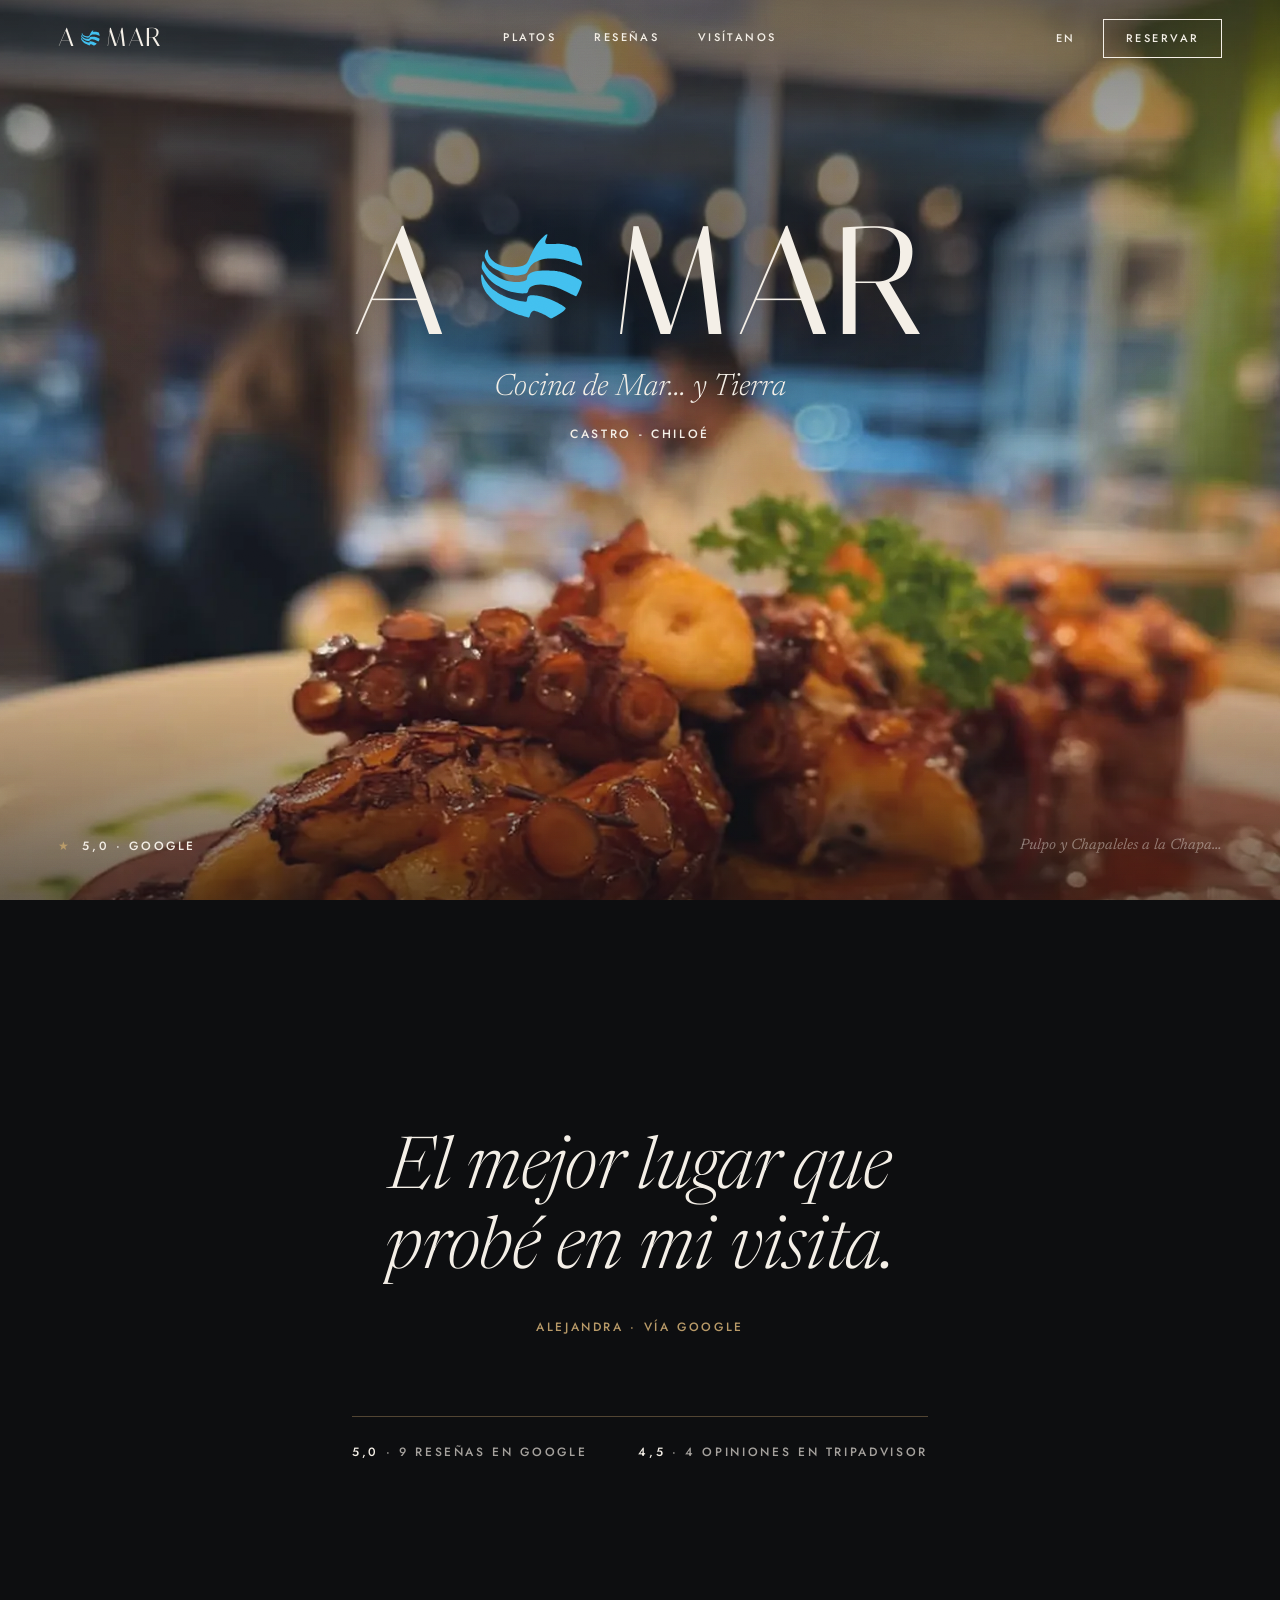
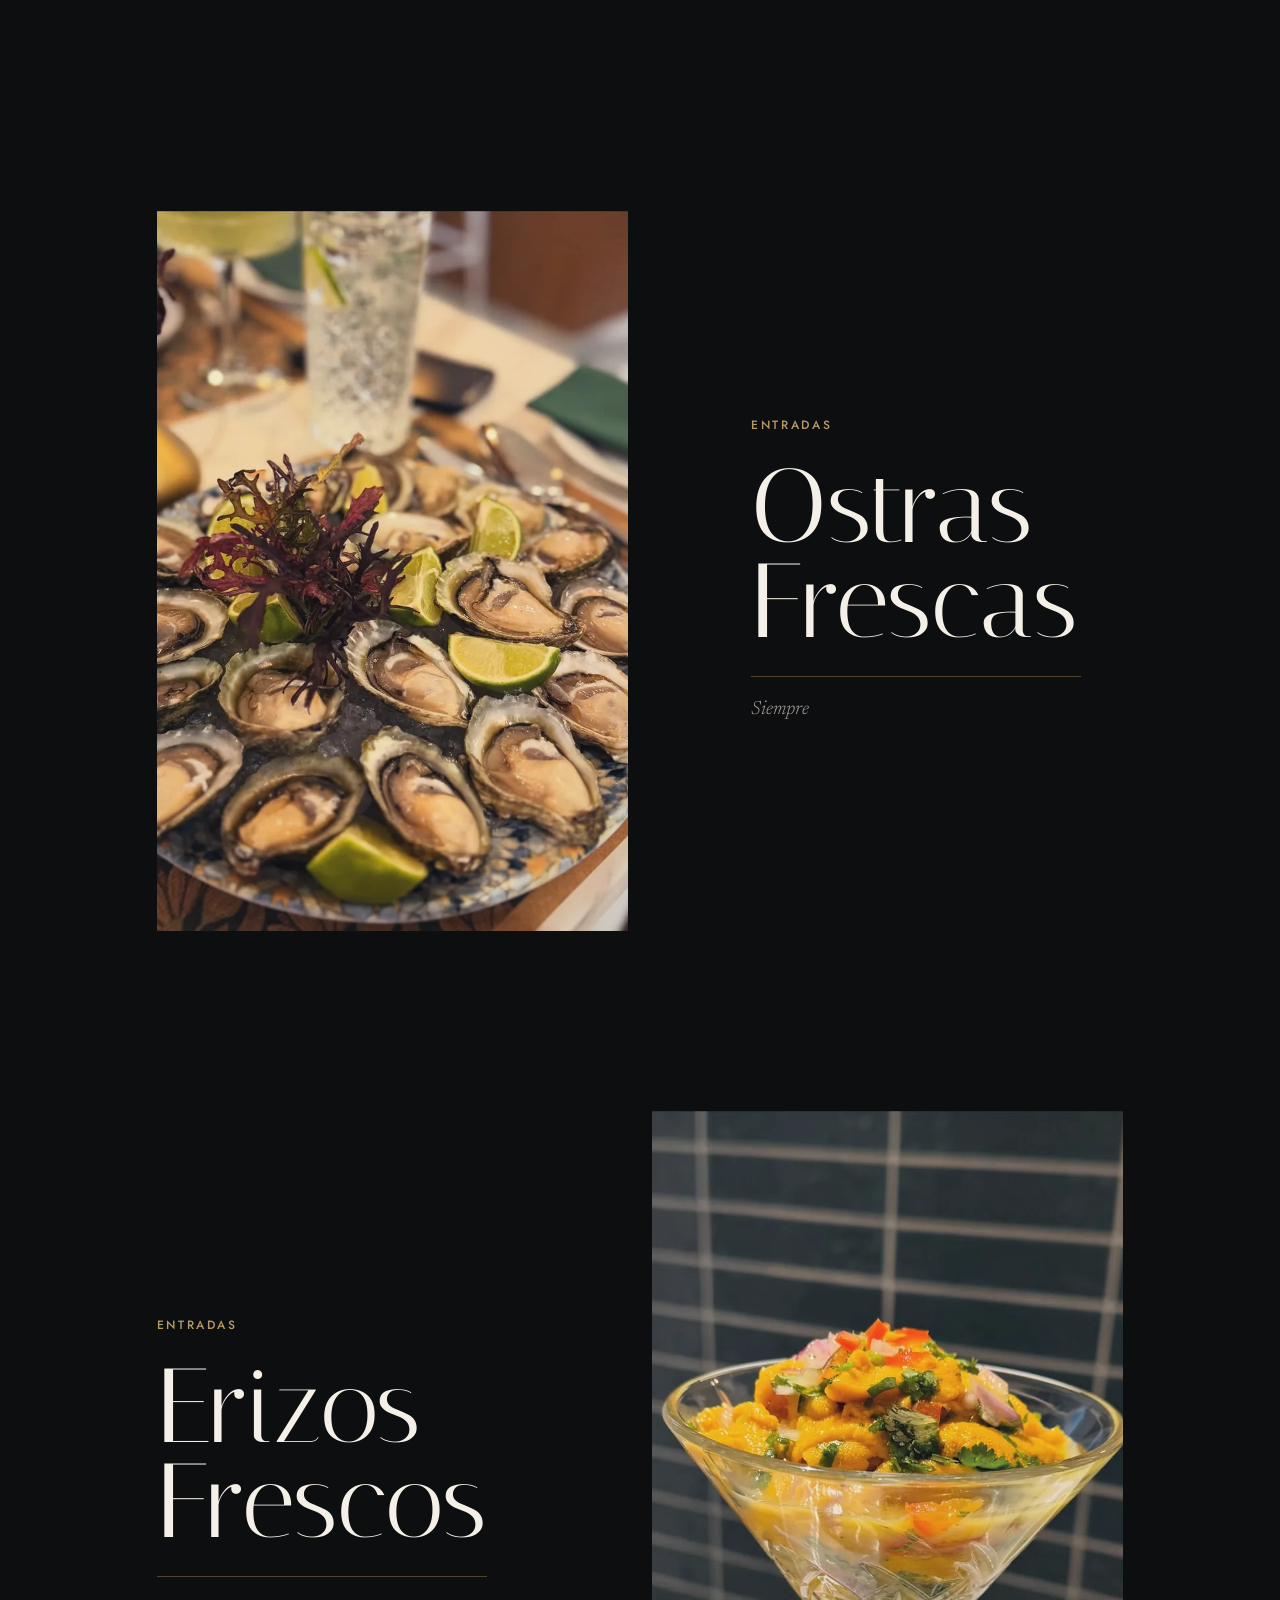
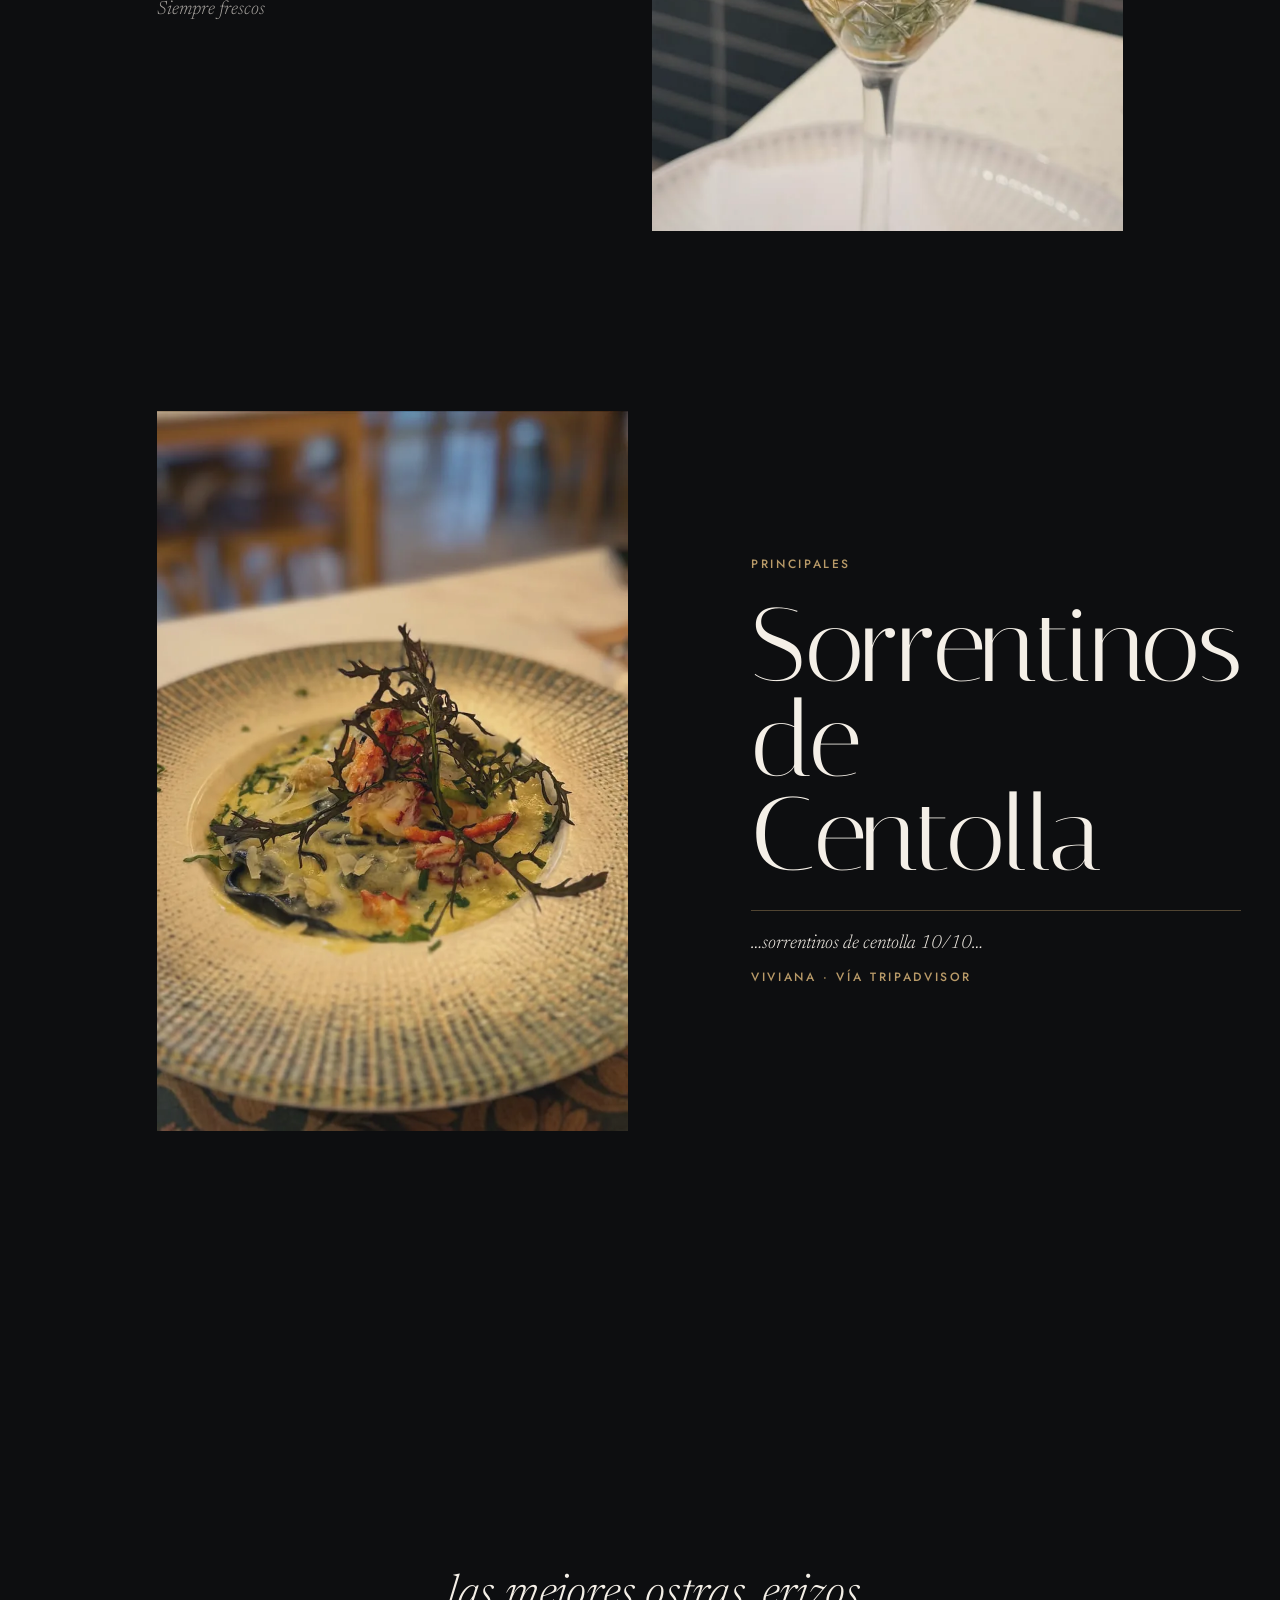
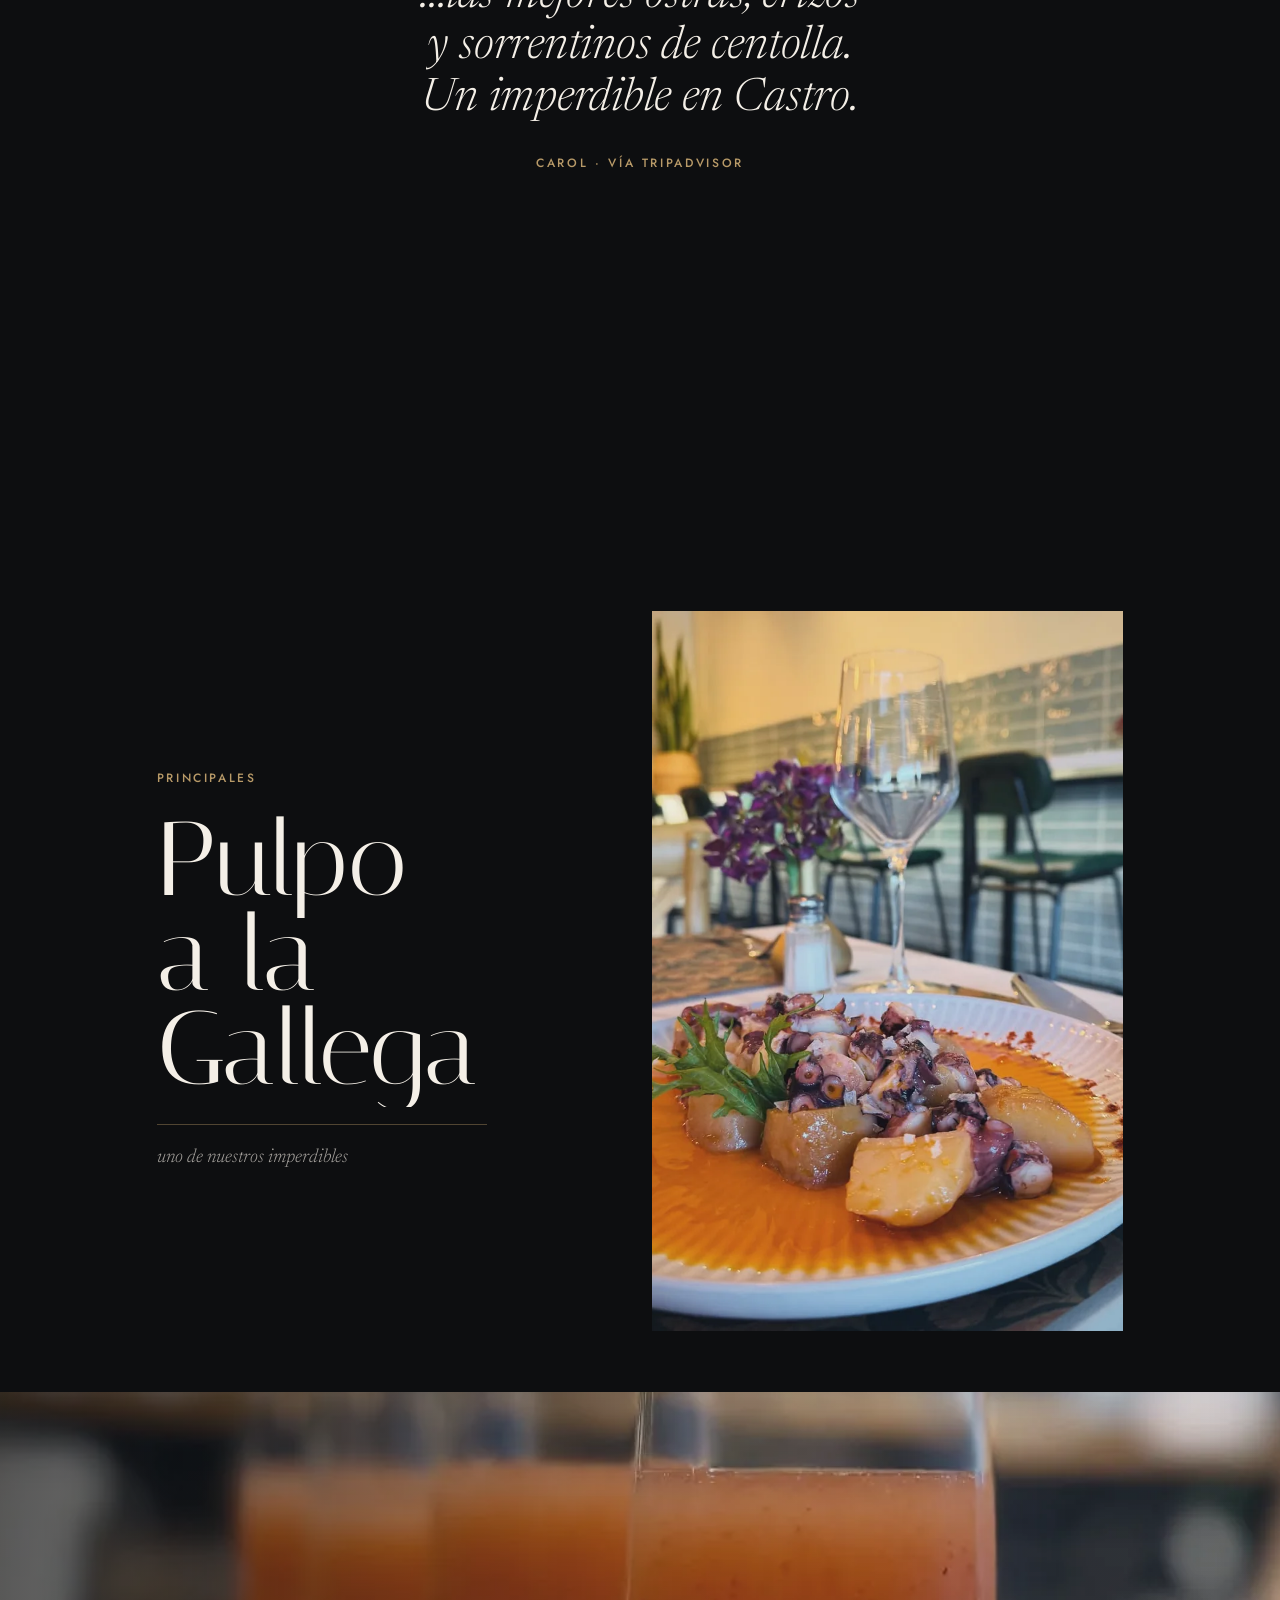
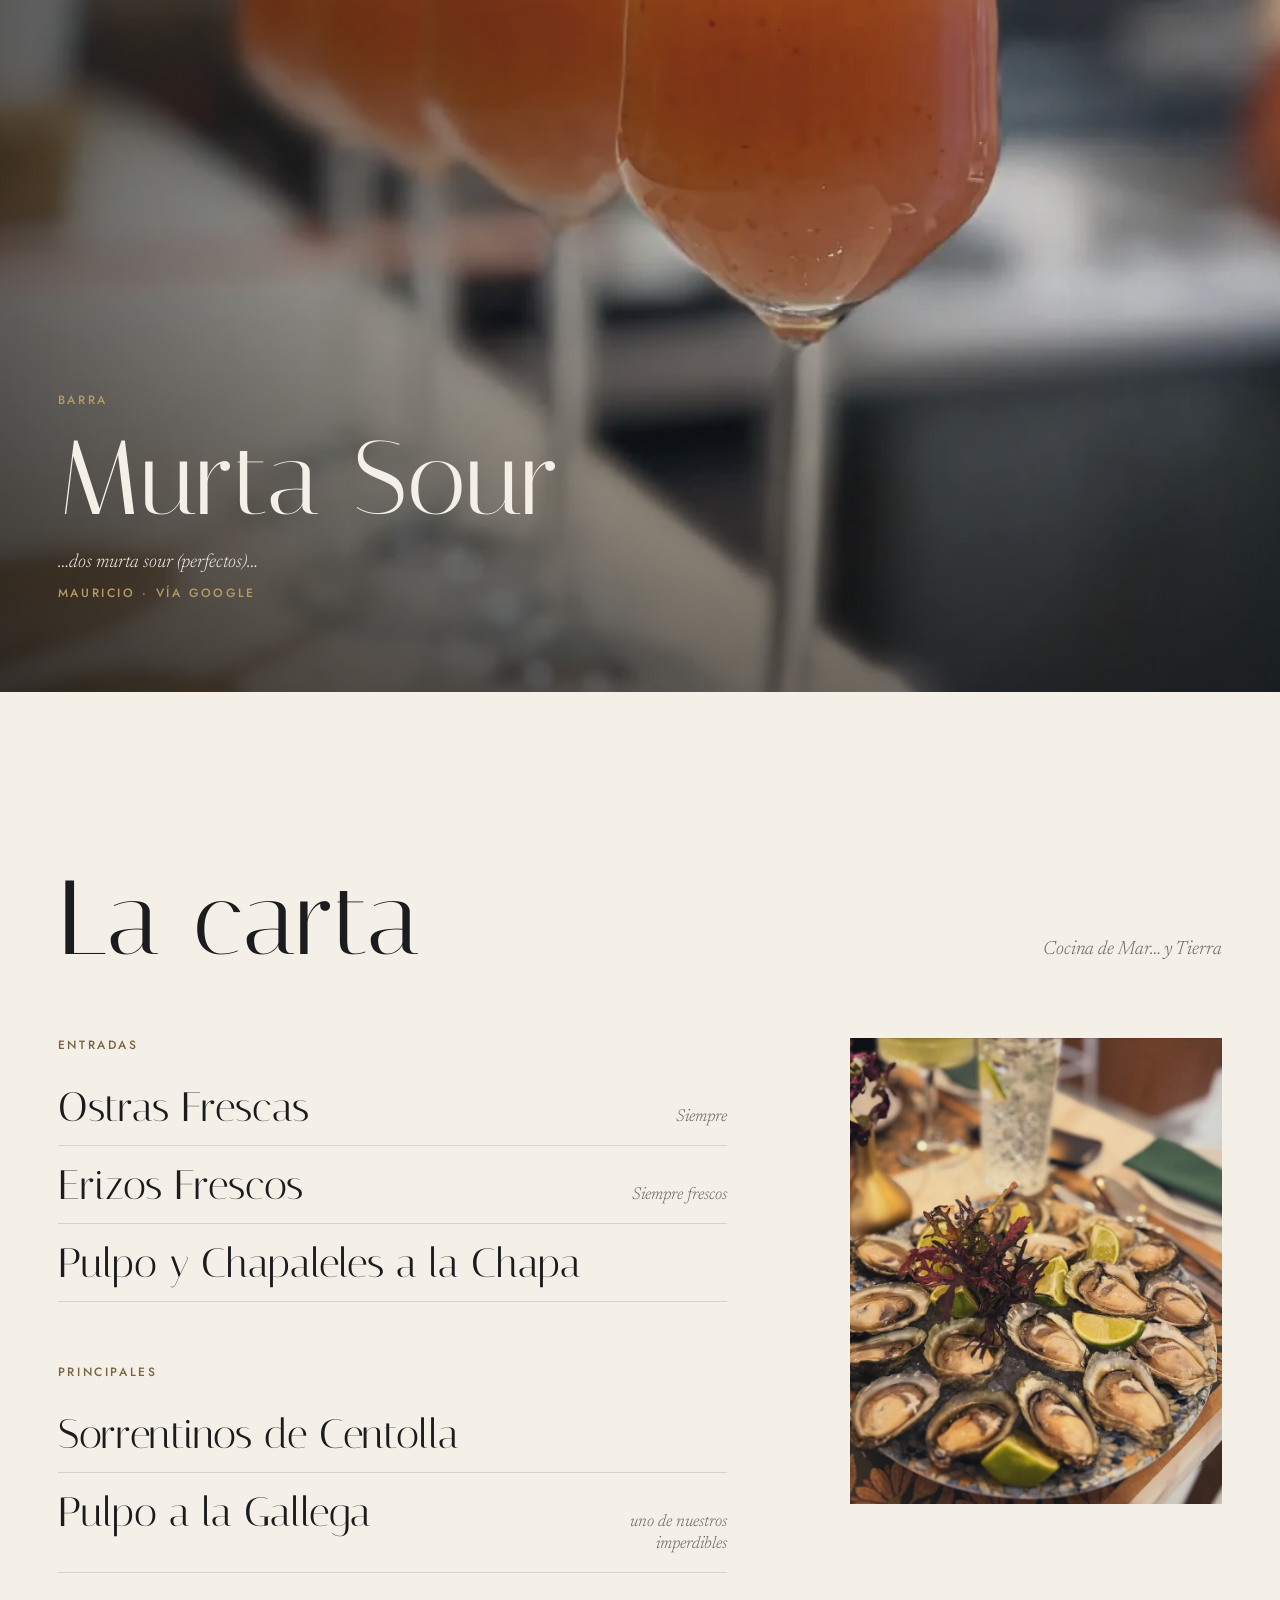
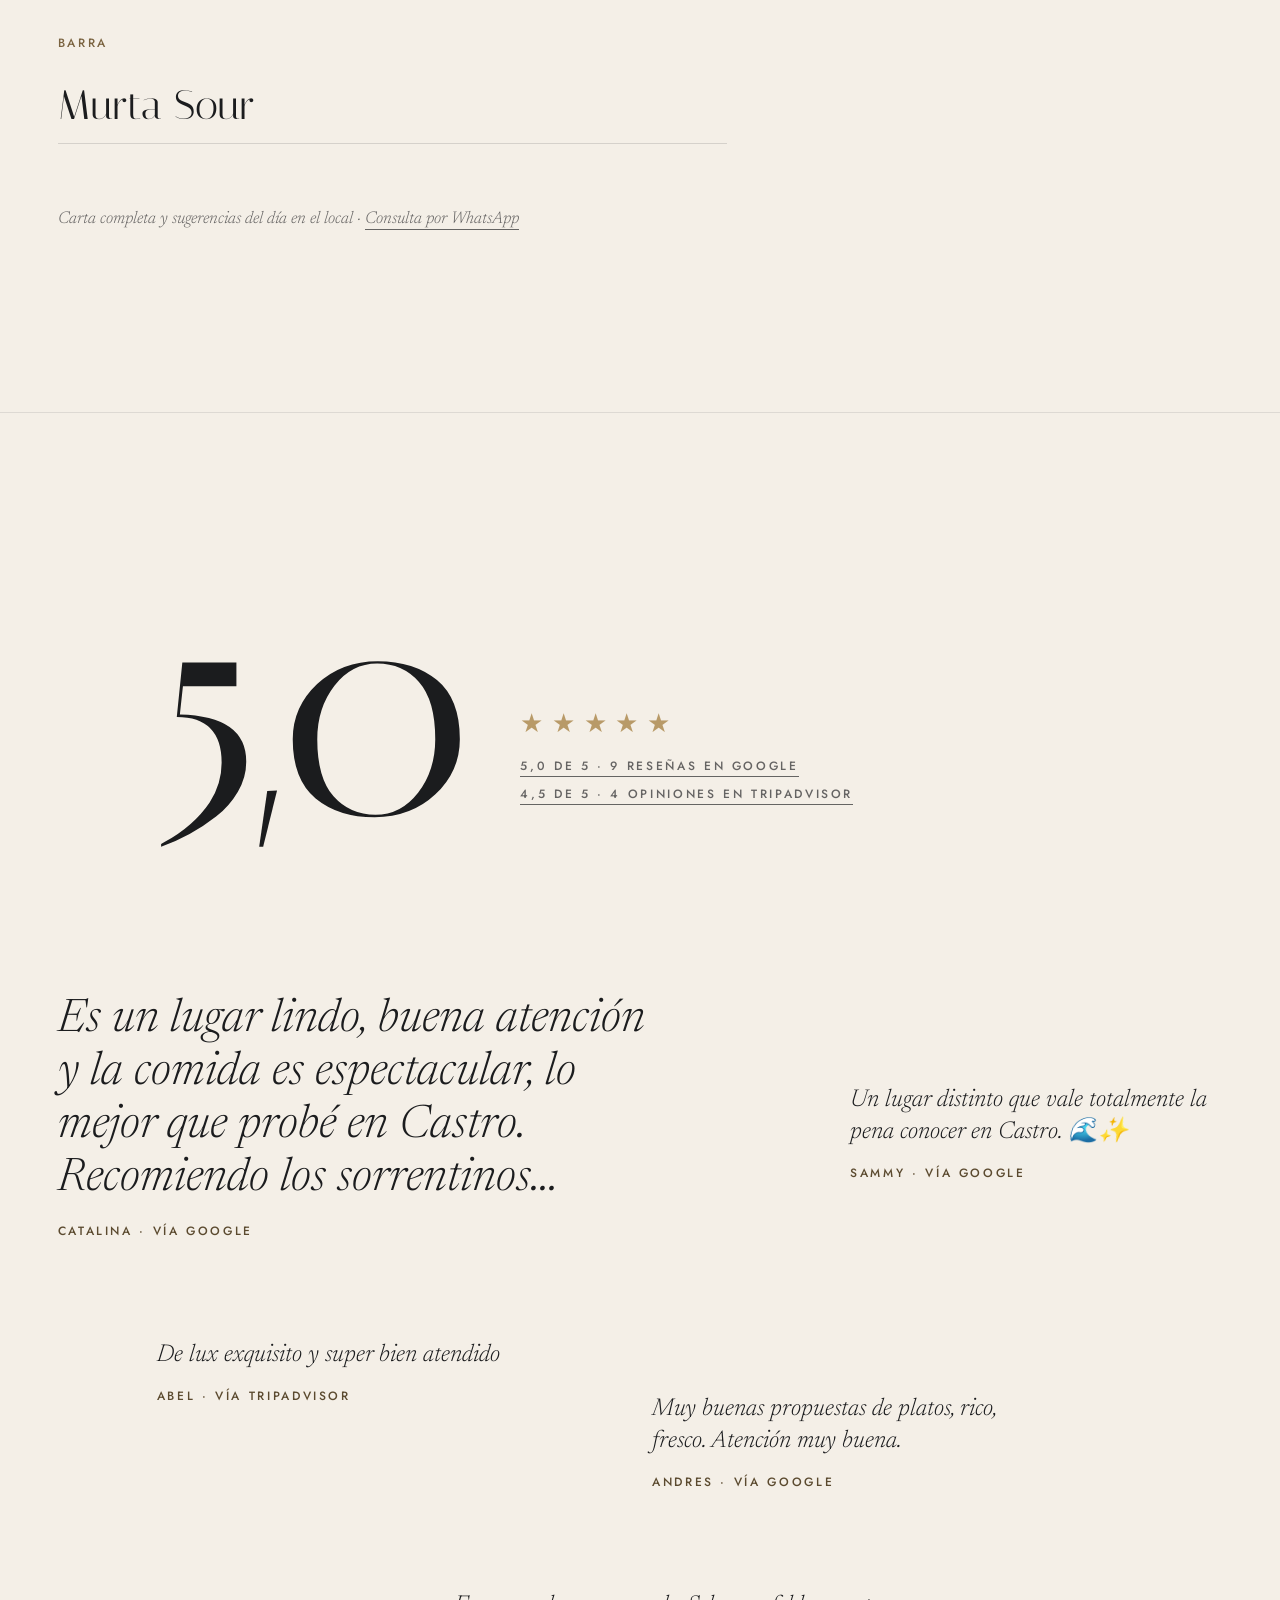
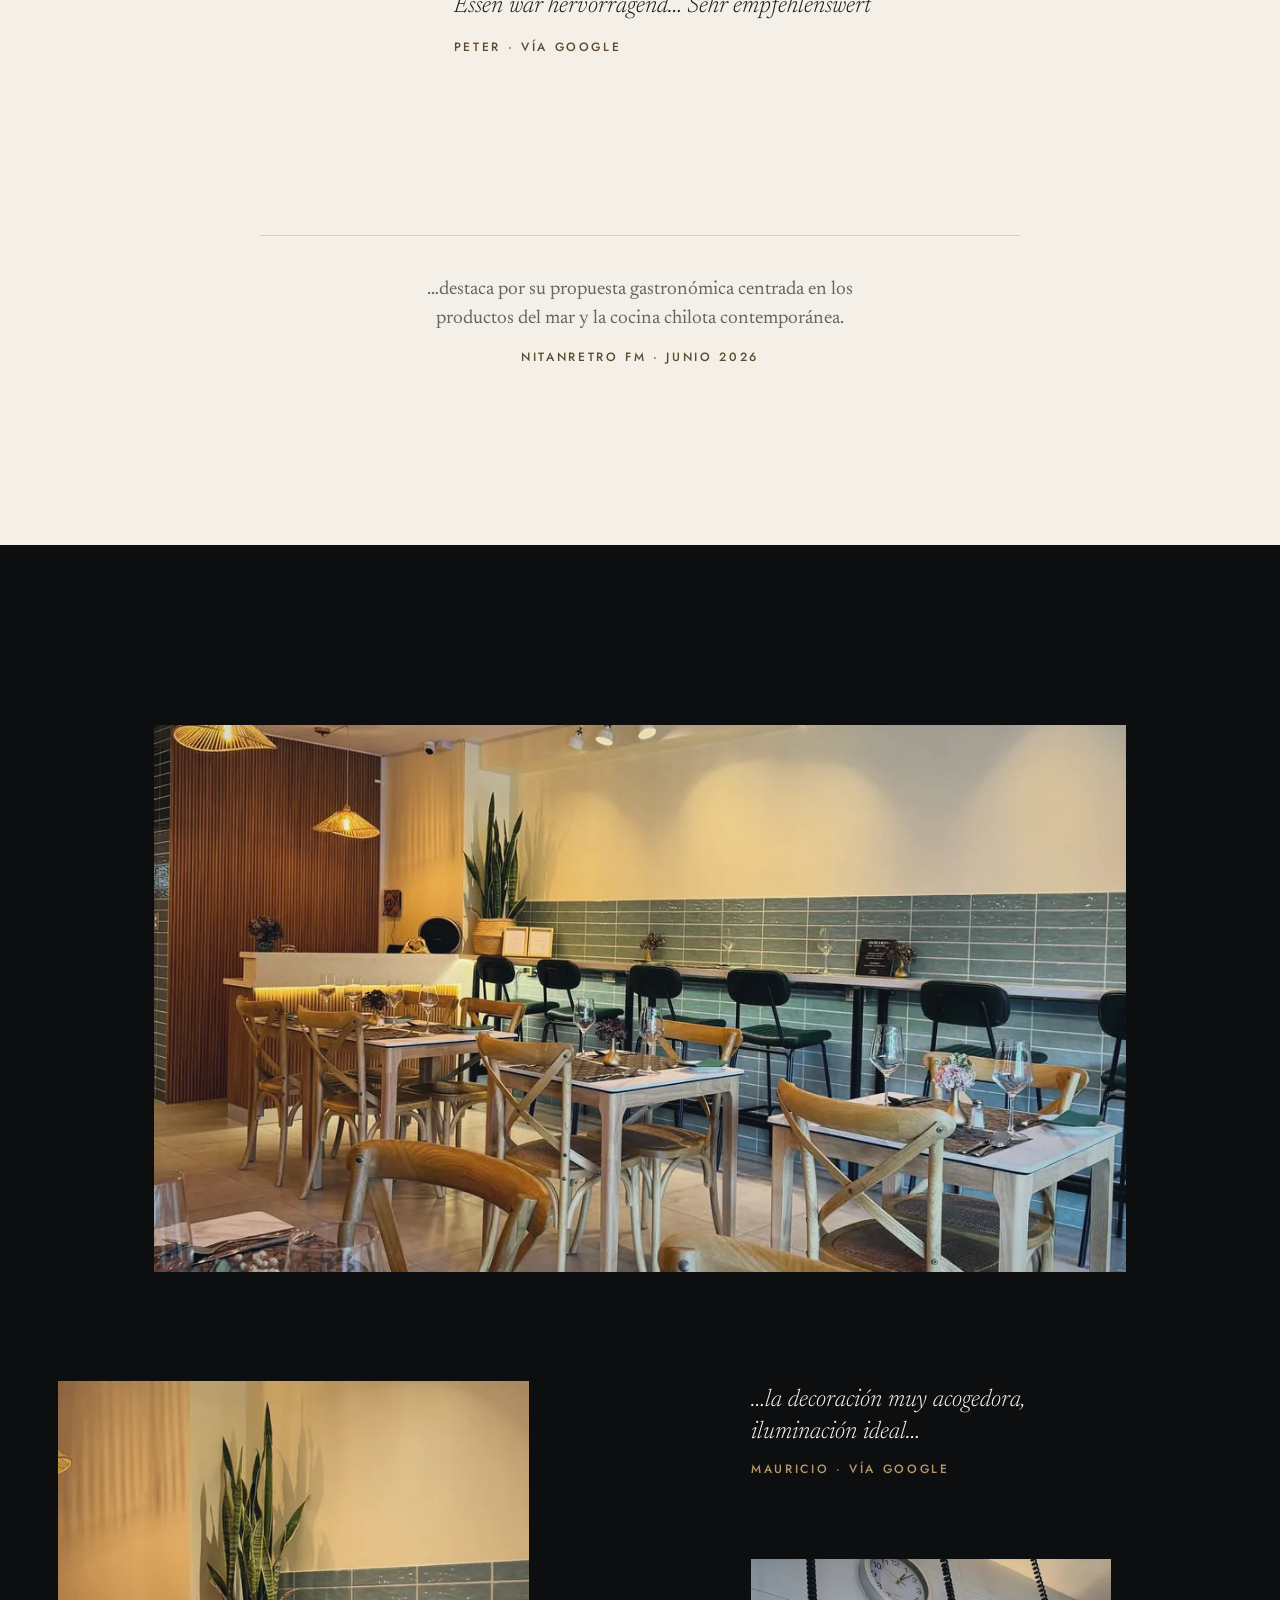
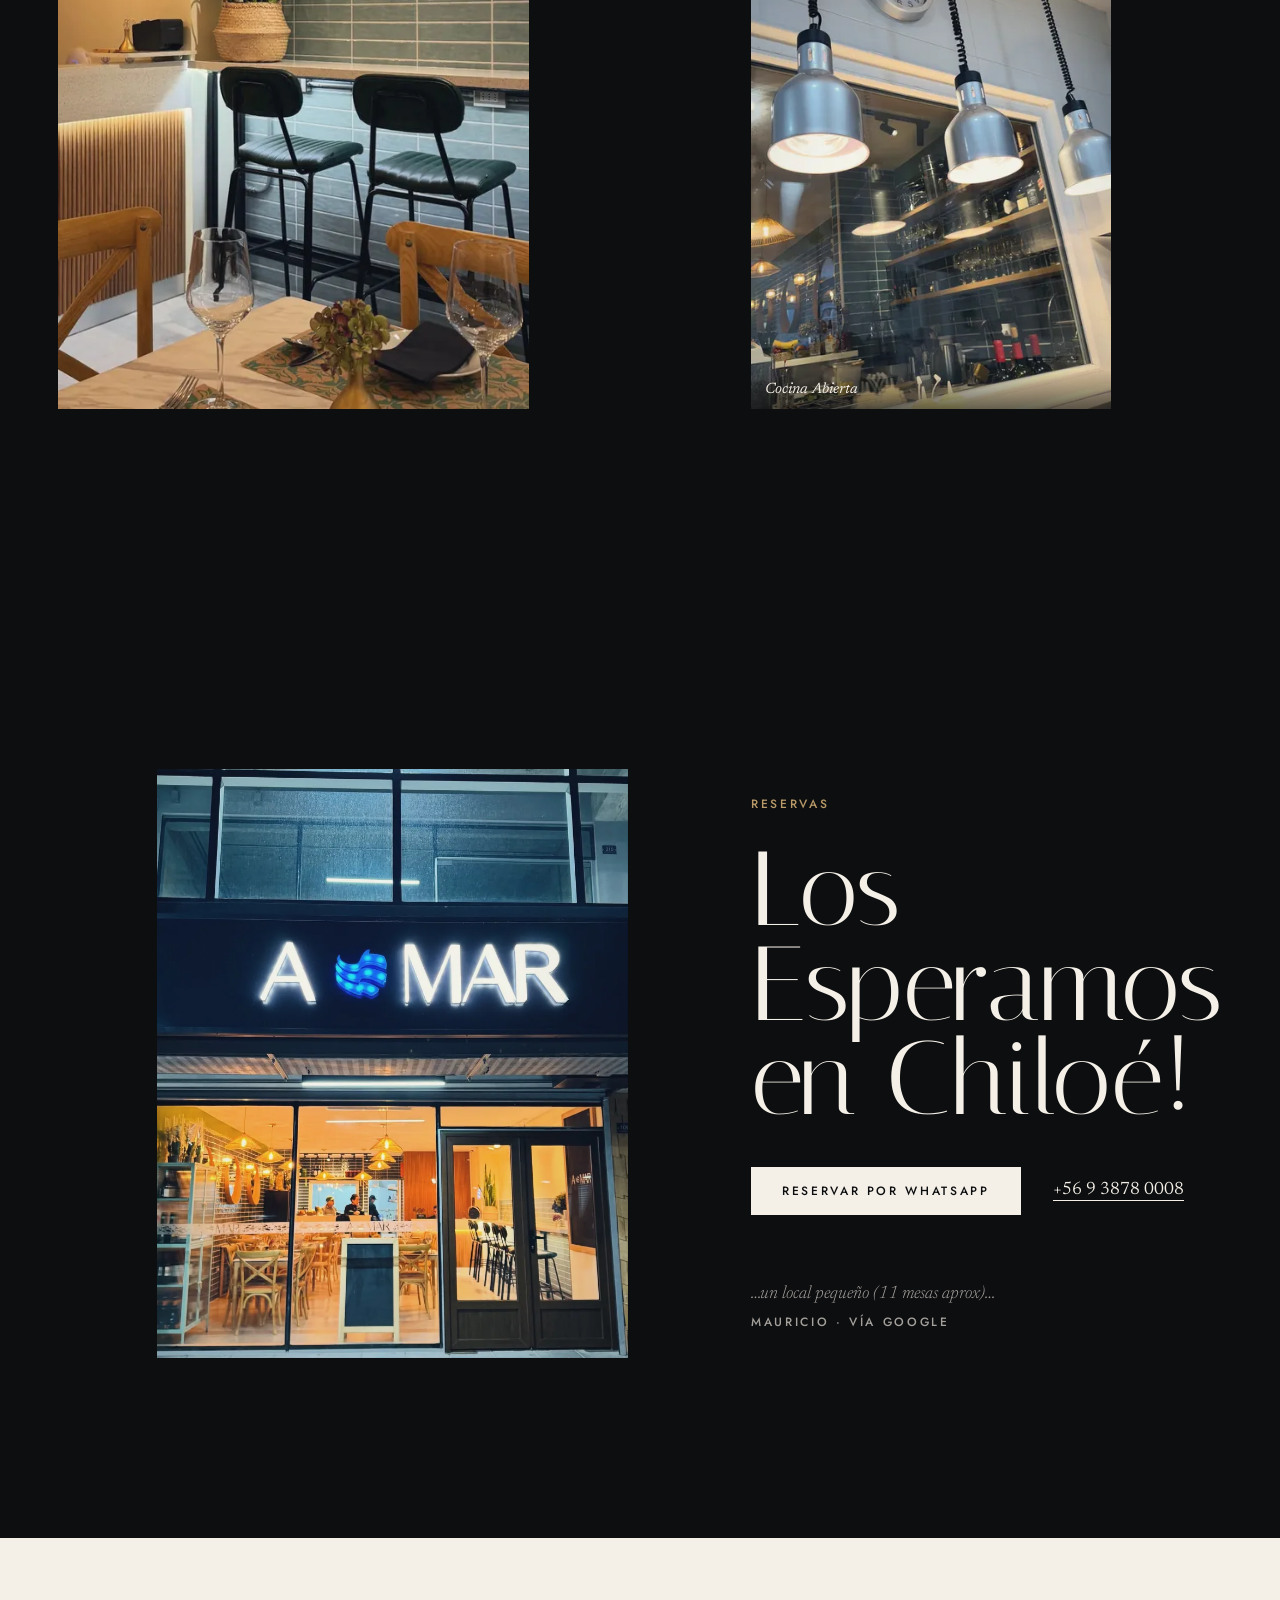
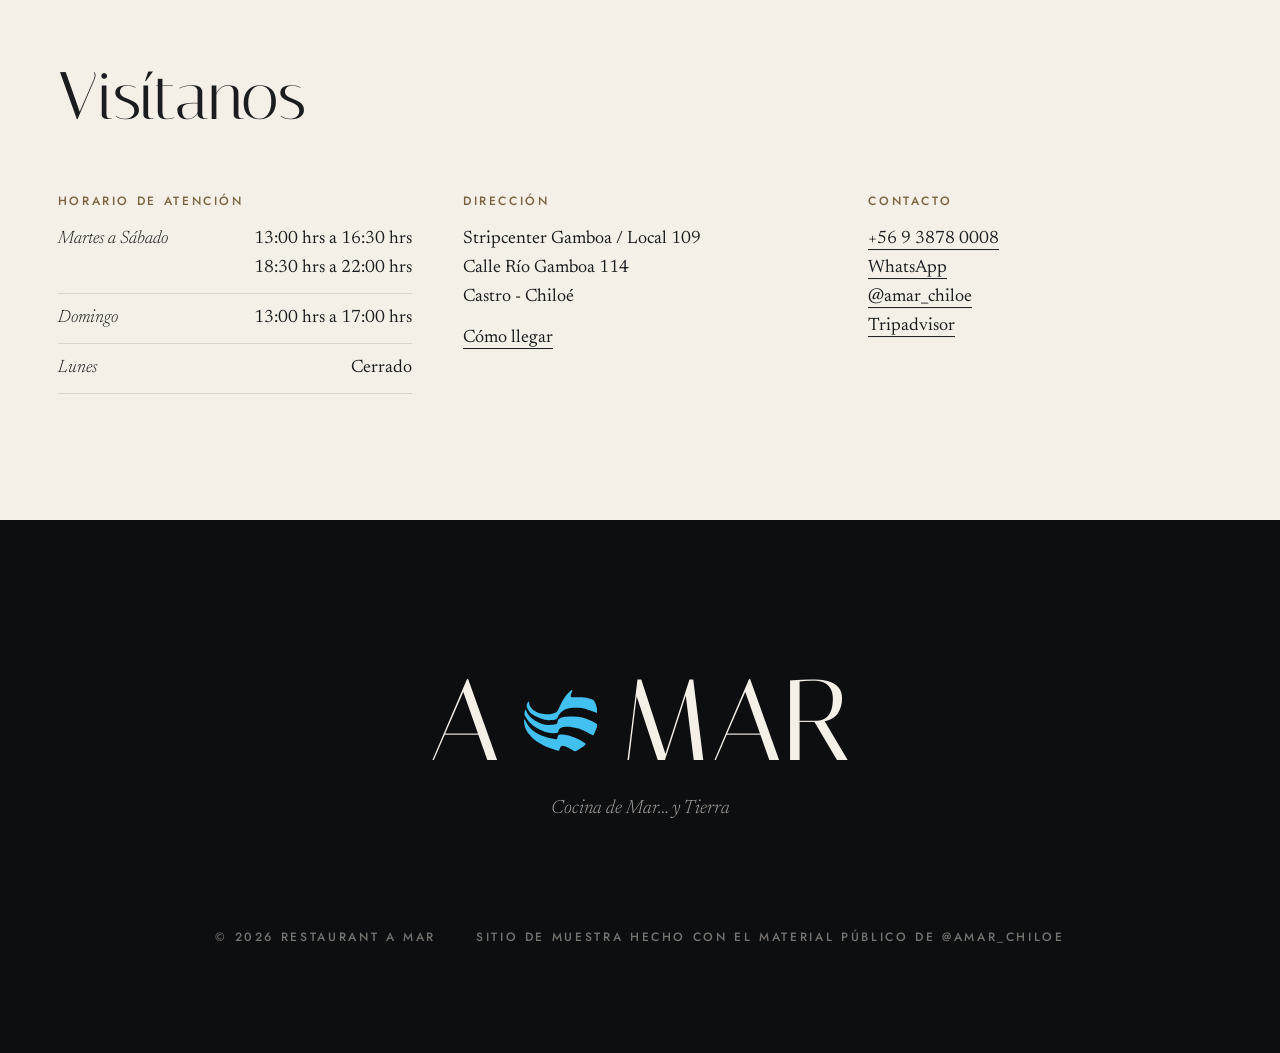
==== commit 7e3a60dc: "v2: la comida manda — portada con el pulpo (logo → ola → plato), platos a pantalla propia, carta, re" ====
--- a/index.html
+++ b/index.html
@@ -12,7 +12,7 @@
 <meta property="og:image" content="https://amarchiloe.pages.dev/assets/og.jpg">
 <meta property="og:image:width" content="1200">
 <meta property="og:image:height" content="630">
-<meta property="og:image:alt" content="Logotipo de A MAR sobre el salón del restaurante">
+<meta property="og:image:alt" content="Logotipo de A MAR sobre el pulpo y chapaleles a la chapa">
 <meta property="og:type" content="website">
 <meta property="og:locale" content="es_CL">
 <meta property="og:locale:alternate" content="en_US">
@@ -25,299 +25,273 @@
 <link rel="icon" href="brand/logo/favicon.ico" sizes="48x48">
 <link rel="apple-touch-icon" href="brand/logo/favicon-180.png">
 <link rel="preload" href="assets/fonts/italiana-latin-400-normal.woff2" as="font" type="font/woff2" crossorigin>
-<link rel="preload" href="assets/fonts/gelasio-latin-400-normal.woff2" as="font" type="font/woff2" crossorigin>
-<link rel="preload" href="assets/fonts/gelasio-latin-400-italic.woff2" as="font" type="font/woff2" crossorigin>
-<link rel="preload" href="assets/img/salon-1800.webp" as="image" type="image/webp">
+<link rel="preload" href="assets/fonts/newsreader-latin-opsz-italic.woff2" as="font" type="font/woff2" crossorigin>
+<link rel="preload" href="assets/fonts/jost-latin-wght-normal.woff2" as="font" type="font/woff2" crossorigin>
+<link rel="preload" href="assets/img/hero-d-1920.webp" as="image" type="image/webp" media="(min-width: 701px)">
+<link rel="preload" href="assets/img/hero-m-608.webp" as="image" type="image/webp" media="(max-width: 700px)">
 <link rel="stylesheet" href="css/main.css">
 <script>document.documentElement.classList.replace('no-js','js');if(matchMedia('(prefers-reduced-motion: reduce)').matches)document.documentElement.classList.add('reduced');</script>
 <script type="application/ld+json">
-{"@context":"https://schema.org","@type":"Restaurant","name":"A MAR","alternateName":"Restaurant A MAR","url":"https://amarchiloe.pages.dev/","image":"https://amarchiloe.pages.dev/assets/og.jpg","telephone":"+56 9 3878 0008","servesCuisine":["Pescados y mariscos","Chilena"],"address":{"@type":"PostalAddress","streetAddress":"Calle Río Gamboa 114, local 109","addressLocality":"Castro","addressRegion":"Los Lagos","postalCode":"5700000","addressCountry":"CL"},"geo":{"@type":"GeoCoordinates","latitude":-42.4805899,"longitude":-73.7720604},"openingHoursSpecification":[{"@type":"OpeningHoursSpecification","dayOfWeek":["Tuesday","Wednesday","Thursday","Friday","Saturday"],"opens":"13:00","closes":"16:30"},{"@type":"OpeningHoursSpecification","dayOfWeek":["Tuesday","Wednesday","Thursday","Friday","Saturday"],"opens":"18:30","closes":"22:00"},{"@type":"OpeningHoursSpecification","dayOfWeek":"Sunday","opens":"13:00","closes":"17:00"}],"sameAs":["https://www.instagram.com/amar_chiloe/","https://www.tripadvisor.cl/Restaurant_Review-g317804-d34499300-Reviews-A_Mar_Chiloe-Castro_Isla_Chiloe_Los_Lagos_Region.html"]}
+{"@context":"https://schema.org","@type":"Restaurant","name":"A MAR","alternateName":"Restaurant A MAR","url":"https://amarchiloe.pages.dev/","image":"https://amarchiloe.pages.dev/assets/og.jpg","telephone":"+56 9 3878 0008","servesCuisine":["Pescados y mariscos","Chilena"],"address":{"@type":"PostalAddress","streetAddress":"Calle Río Gamboa 114, local 109","addressLocality":"Castro","addressRegion":"Los Lagos","postalCode":"5700000","addressCountry":"CL"},"geo":{"@type":"GeoCoordinates","latitude":-42.4805899,"longitude":-73.7720604},"aggregateRating":{"@type":"AggregateRating","ratingValue":"5.0","reviewCount":"9","bestRating":"5"},"openingHoursSpecification":[{"@type":"OpeningHoursSpecification","dayOfWeek":["Tuesday","Wednesday","Thursday","Friday","Saturday"],"opens":"13:00","closes":"16:30"},{"@type":"OpeningHoursSpecification","dayOfWeek":["Tuesday","Wednesday","Thursday","Friday","Saturday"],"opens":"18:30","closes":"22:00"},{"@type":"OpeningHoursSpecification","dayOfWeek":"Sunday","opens":"13:00","closes":"17:00"}],"sameAs":["https://www.instagram.com/amar_chiloe/","https://www.tripadvisor.cl/Restaurant_Review-g317804-d34499300-Reviews-A_Mar_Chiloe-Castro_Isla_Chiloe_Los_Lagos_Region.html"]}
 </script>
 </head>
 <body>
 <a class="skip" href="#main" data-l="Skip to content">Saltar al contenido</a>
 
-<div class="pre" id="pre" aria-hidden="true">
-  <svg class="pre__iso" viewBox="0 0 100 83.35"><path d="M69.92 83.09C70.17 83 70.78 82.69 71.27 82.39C72.58 81.62 73.6 81.02 75.25 80.08C79.19 77.83 80.64 76.83 82.08 75.42C83.93 73.57 83.98 73.01 82.42 71.99C82.21 71.85 81.75 71.54 81.4 71.29C81.04 71.04 80.23 70.53 79.61 70.15C78.98 69.77 78.34 69.37 78.19 69.27C77.43 68.76 74.05 66.98 72.52 66.28C66.59 63.6 61.88 62 57.22 61.11C53.75 60.44 52.97 60.35 50.84 60.34C47.78 60.33 46.51 60.78 46 62.08C45.88 62.39 45.46 64.3 45.32 65.24C45.19 65.99 45.09 66.27 44.82 66.52C44.42 66.9 44.13 66.92 42.31 66.67C36.61 65.88 31.78 64.69 26.79 62.83C25.13 62.21 22.23 60.97 21.49 60.57C21.22 60.42 20.58 60.13 20.07 59.92C19.56 59.72 19.01 59.48 18.86 59.4C18.19 59.07 16.28 57.92 15.82 57.58C15.55 57.38 14.93 56.93 14.43 56.59C10.41 53.8 7.22 50.46 4.58 46.32C3.44 44.51 3.21 44.1 2.23 42.09C1.34 40.28 1.17 40.04 0.76 40.04C0.22 40.04 -0 40.73 0.07 42.2C0.28 47.22 1.09 50.63 2.88 54.01C3.5 55.21 3.95 55.95 5.21 57.86C5.44 58.21 5.86 58.76 6.14 59.08C6.43 59.4 6.92 59.96 7.24 60.33C10.67 64.3 14.94 68.31 17.26 69.75C17.55 69.93 18.2 70.35 18.7 70.68C19.21 71.02 19.83 71.41 20.08 71.54C20.33 71.68 20.87 72 21.27 72.25C21.68 72.5 22.5 72.96 23.1 73.28C23.69 73.59 24.42 73.99 24.72 74.16C27.33 75.68 35.71 79.17 39.24 80.21C39.75 80.36 40.82 80.7 41.6 80.95C42.37 81.21 43.53 81.55 44.16 81.72C44.8 81.89 45.58 82.11 45.92 82.2C47.39 82.61 47.66 82.4 48.26 80.33C48.83 78.33 49.21 77.62 50.25 76.63C51.55 75.37 52.32 75.34 55.13 76.42C55.6 76.61 56.43 76.93 56.99 77.14C59.69 78.19 60.89 78.73 62.67 79.71C63.5 80.17 66.8 82.13 67.96 82.84C68.68 83.3 69.17 83.36 69.92 83.09ZM94.07 61.28C94.18 61.18 94.36 60.92 94.49 60.69C94.61 60.45 94.9 59.91 95.14 59.48C96.05 57.84 97.61 54.06 98.65 50.94C99.92 47.18 99.85 46.84 97.34 45.18C94.9 43.56 89.36 40.96 85.18 39.48C84.6 39.28 83.73 38.96 83.25 38.77C82.01 38.3 80.25 37.8 77.28 37.11C74.27 36.41 74.05 36.38 65.33 35.98C61.55 35.81 56.77 36.12 53.83 36.73C49.97 37.53 46.98 39.12 46.15 40.8C45.84 41.44 45.76 41.75 45.48 43.28C45.07 45.55 44.75 45.91 42.66 46.48C41.82 46.72 39.57 47.1 38.12 47.26C37.06 47.38 33.86 47.43 32.67 47.34C27.8 46.96 24.43 46.09 19.59 43.93C17.37 42.96 15.43 41.83 12.7 39.95C10.38 38.36 8.15 36.31 6.81 34.54C6.47 34.09 6.01 33.5 5.77 33.21C4.93 32.2 3.96 30.47 3.1 28.47C2.52 27.13 2.34 26.87 1.97 26.87C1.47 26.87 1.25 27.41 0.98 29.34C0.4 33.42 0.5 33.85 2.72 37.27C5.37 41.34 6.55 42.91 8.45 44.81C11 47.37 13.97 49.68 16.92 51.38C18.63 52.36 18.88 52.49 20.29 53.18C24.99 55.49 26.9 56.22 30.96 57.24C35.5 58.4 40.45 58.86 43.82 58.46C45.32 58.28 46.1 57.74 46.4 56.65C47.05 54.26 47.5 53.47 48.85 52.39C49.83 51.59 51.32 50.95 53.57 50.36C56.36 49.64 61.14 49.67 65.19 50.44C65.77 50.54 66.76 50.73 67.39 50.84C68.93 51.13 72.17 51.82 72.73 52C76.35 53.1 83.59 56.3 88.28 58.85C88.71 59.08 89.44 59.44 89.92 59.65C90.81 60.04 91.07 60.18 91.92 60.73C93.1 61.48 93.66 61.62 94.07 61.28ZM36.5 40.85C40.5 40.69 43.45 39.88 44.79 38.57C45.4 37.96 45.63 37.62 46.12 36.54C46.69 35.27 47.58 33.62 48 33.05C48.18 32.79 48.54 32.29 48.78 31.94C49.66 30.63 51.58 28.91 53.27 27.92C55.82 26.41 56.19 26.24 58.44 25.54C60.88 24.77 61.26 24.69 63.33 24.42C65.6 24.12 70.85 24 73.46 24.2C76.98 24.46 78.82 24.71 80.65 25.19C81.08 25.29 82.31 25.6 83.39 25.86C84.47 26.12 85.83 26.5 86.43 26.71C87.02 26.9 88.22 27.3 89.09 27.58C89.96 27.87 90.97 28.22 91.32 28.37C91.67 28.52 92.34 28.78 92.81 28.95C93.27 29.11 94.08 29.41 94.61 29.61C95.13 29.82 95.99 30.13 96.5 30.31C97.01 30.49 97.73 30.75 98.11 30.88C98.84 31.15 99.1 31.17 99.46 31.03C99.96 30.82 100 30.37 99.66 28.64C99.54 27.98 99.35 27.01 99.26 26.47C98.97 24.81 97.65 20.2 96.95 18.45C95.84 15.65 95.05 14.41 93.86 13.58C93.18 13.11 92.83 12.97 91.66 12.66C91.12 12.53 90.08 12.21 89.36 11.97C88.64 11.73 87.57 11.43 87 11.3C86.43 11.18 85.78 11.02 85.57 10.97C84.97 10.81 80.59 10.08 79.57 9.97C78.23 9.81 75.68 9.71 74.07 9.75C73.29 9.76 71.01 9.81 69.01 9.85C64.56 9.95 64.45 9.95 63.93 9.44C63.03 8.57 63.27 6.79 64.71 3.53C65.49 1.78 65.71 0.66 65.36 0.31C65.06 0 64.66 0.13 63.79 0.84C63.24 1.29 62.96 1.55 60.81 3.55C59.14 5.11 56.95 7.48 56.33 8.41C56.18 8.63 55.85 9.1 55.59 9.45C54.98 10.29 53.81 12.09 52.89 13.61C51.84 15.33 48.62 21.81 47.57 24.31C46.27 27.39 45.02 29.27 43.71 30.13C40.79 32.05 35.67 33.06 29.83 32.88C25.28 32.73 20.96 31.72 16.92 29.88C13.12 28.14 9.71 25.1 8.28 22.18C7.41 20.4 7.23 19.78 6.97 17.68C6.78 16.19 6.74 16.02 6.52 15.8C6.07 15.35 5.45 15.92 4.7 17.5C3.27 20.51 3.29 22.16 4.81 25.39C5.22 26.25 5.41 26.57 6.44 28.06C7.56 29.68 8.17 30.37 9.35 31.42C10.42 32.37 10.74 32.61 11.46 33.02C11.81 33.22 12.38 33.56 12.73 33.79C14.33 34.79 18.63 36.94 21.04 37.93C23.51 38.95 26.53 39.9 28.36 40.25C29.55 40.48 32.53 40.82 33.7 40.87C34.72 40.91 34.97 40.91 36.5 40.85Z"/></svg>
-</div>
-
 <header class="nav" id="nav">
-  <a class="nav__logo" href="#inicio" aria-label="A MAR, inicio" data-aria-en="A MAR, home">
-    <span class="nav__a">A</span> <svg class="nav__iso" viewBox="0 0 100 83.35" aria-hidden="true" focusable="false"><path d="M69.92 83.09C70.17 83 70.78 82.69 71.27 82.39C72.58 81.62 73.6 81.02 75.25 80.08C79.19 77.83 80.64 76.83 82.08 75.42C83.93 73.57 83.98 73.01 82.42 71.99C82.21 71.85 81.75 71.54 81.4 71.29C81.04 71.04 80.23 70.53 79.61 70.15C78.98 69.77 78.34 69.37 78.19 69.27C77.43 68.76 74.05 66.98 72.52 66.28C66.59 63.6 61.88 62 57.22 61.11C53.75 60.44 52.97 60.35 50.84 60.34C47.78 60.33 46.51 60.78 46 62.08C45.88 62.39 45.46 64.3 45.32 65.24C45.19 65.99 45.09 66.27 44.82 66.52C44.42 66.9 44.13 66.92 42.31 66.67C36.61 65.88 31.78 64.69 26.79 62.83C25.13 62.21 22.23 60.97 21.49 60.57C21.22 60.42 20.58 60.13 20.07 59.92C19.56 59.72 19.01 59.48 18.86 59.4C18.19 59.07 16.28 57.92 15.82 57.58C15.55 57.38 14.93 56.93 14.43 56.59C10.41 53.8 7.22 50.46 4.58 46.32C3.44 44.51 3.21 44.1 2.23 42.09C1.34 40.28 1.17 40.04 0.76 40.04C0.22 40.04 -0 40.73 0.07 42.2C0.28 47.22 1.09 50.63 2.88 54.01C3.5 55.21 3.95 55.95 5.21 57.86C5.44 58.21 5.86 58.76 6.14 59.08C6.43 59.4 6.92 59.96 7.24 60.33C10.67 64.3 14.94 68.31 17.26 69.75C17.55 69.93 18.2 70.35 18.7 70.68C19.21 71.02 19.83 71.41 20.08 71.54C20.33 71.68 20.87 72 21.27 72.25C21.68 72.5 22.5 72.96 23.1 73.28C23.69 73.59 24.42 73.99 24.72 74.16C27.33 75.68 35.71 79.17 39.24 80.21C39.75 80.36 40.82 80.7 41.6 80.95C42.37 81.21 43.53 81.55 44.16 81.72C44.8 81.89 45.58 82.11 45.92 82.2C47.39 82.61 47.66 82.4 48.26 80.33C48.83 78.33 49.21 77.62 50.25 76.63C51.55 75.37 52.32 75.34 55.13 76.42C55.6 76.61 56.43 76.93 56.99 77.14C59.69 78.19 60.89 78.73 62.67 79.71C63.5 80.17 66.8 82.13 67.96 82.84C68.68 83.3 69.17 83.36 69.92 83.09ZM94.07 61.28C94.18 61.18 94.36 60.92 94.49 60.69C94.61 60.45 94.9 59.91 95.14 59.48C96.05 57.84 97.61 54.06 98.65 50.94C99.92 47.18 99.85 46.84 97.34 45.18C94.9 43.56 89.36 40.96 85.18 39.48C84.6 39.28 83.73 38.96 83.25 38.77C82.01 38.3 80.25 37.8 77.28 37.11C74.27 36.41 74.05 36.38 65.33 35.98C61.55 35.81 56.77 36.12 53.83 36.73C49.97 37.53 46.98 39.12 46.15 40.8C45.84 41.44 45.76 41.75 45.48 43.28C45.07 45.55 44.75 45.91 42.66 46.48C41.82 46.72 39.57 47.1 38.12 47.26C37.06 47.38 33.86 47.43 32.67 47.34C27.8 46.96 24.43 46.09 19.59 43.93C17.37 42.96 15.43 41.83 12.7 39.95C10.38 38.36 8.15 36.31 6.81 34.54C6.47 34.09 6.01 33.5 5.77 33.21C4.93 32.2 3.96 30.47 3.1 28.47C2.52 27.13 2.34 26.87 1.97 26.87C1.47 26.87 1.25 27.41 0.98 29.34C0.4 33.42 0.5 33.85 2.72 37.27C5.37 41.34 6.55 42.91 8.45 44.81C11 47.37 13.97 49.68 16.92 51.38C18.63 52.36 18.88 52.49 20.29 53.18C24.99 55.49 26.9 56.22 30.96 57.24C35.5 58.4 40.45 58.86 43.82 58.46C45.32 58.28 46.1 57.74 46.4 56.65C47.05 54.26 47.5 53.47 48.85 52.39C49.83 51.59 51.32 50.95 53.57 50.36C56.36 49.64 61.14 49.67 65.19 50.44C65.77 50.54 66.76 50.73 67.39 50.84C68.93 51.13 72.17 51.82 72.73 52C76.35 53.1 83.59 56.3 88.28 58.85C88.71 59.08 89.44 59.44 89.92 59.65C90.81 60.04 91.07 60.18 91.92 60.73C93.1 61.48 93.66 61.62 94.07 61.28ZM36.5 40.85C40.5 40.69 43.45 39.88 44.79 38.57C45.4 37.96 45.63 37.62 46.12 36.54C46.69 35.27 47.58 33.62 48 33.05C48.18 32.79 48.54 32.29 48.78 31.94C49.66 30.63 51.58 28.91 53.27 27.92C55.82 26.41 56.19 26.24 58.44 25.54C60.88 24.77 61.26 24.69 63.33 24.42C65.6 24.12 70.85 24 73.46 24.2C76.98 24.46 78.82 24.71 80.65 25.19C81.08 25.29 82.31 25.6 83.39 25.86C84.47 26.12 85.83 26.5 86.43 26.71C87.02 26.9 88.22 27.3 89.09 27.58C89.96 27.87 90.97 28.22 91.32 28.37C91.67 28.52 92.34 28.78 92.81 28.95C93.27 29.11 94.08 29.41 94.61 29.61C95.13 29.82 95.99 30.13 96.5 30.31C97.01 30.49 97.73 30.75 98.11 30.88C98.84 31.15 99.1 31.17 99.46 31.03C99.96 30.82 100 30.37 99.66 28.64C99.54 27.98 99.35 27.01 99.26 26.47C98.97 24.81 97.65 20.2 96.95 18.45C95.84 15.65 95.05 14.41 93.86 13.58C93.18 13.11 92.83 12.97 91.66 12.66C91.12 12.53 90.08 12.21 89.36 11.97C88.64 11.73 87.57 11.43 87 11.3C86.43 11.18 85.78 11.02 85.57 10.97C84.97 10.81 80.59 10.08 79.57 9.97C78.23 9.81 75.68 9.71 74.07 9.75C73.29 9.76 71.01 9.81 69.01 9.85C64.56 9.95 64.45 9.95 63.93 9.44C63.03 8.57 63.27 6.79 64.71 3.53C65.49 1.78 65.71 0.66 65.36 0.31C65.06 0 64.66 0.13 63.79 0.84C63.24 1.29 62.96 1.55 60.81 3.55C59.14 5.11 56.95 7.48 56.33 8.41C56.18 8.63 55.85 9.1 55.59 9.45C54.98 10.29 53.81 12.09 52.89 13.61C51.84 15.33 48.62 21.81 47.57 24.31C46.27 27.39 45.02 29.27 43.71 30.13C40.79 32.05 35.67 33.06 29.83 32.88C25.28 32.73 20.96 31.72 16.92 29.88C13.12 28.14 9.71 25.1 8.28 22.18C7.41 20.4 7.23 19.78 6.97 17.68C6.78 16.19 6.74 16.02 6.52 15.8C6.07 15.35 5.45 15.92 4.7 17.5C3.27 20.51 3.29 22.16 4.81 25.39C5.22 26.25 5.41 26.57 6.44 28.06C7.56 29.68 8.17 30.37 9.35 31.42C10.42 32.37 10.74 32.61 11.46 33.02C11.81 33.22 12.38 33.56 12.73 33.79C14.33 34.79 18.63 36.94 21.04 37.93C23.51 38.95 26.53 39.9 28.36 40.25C29.55 40.48 32.53 40.82 33.7 40.87C34.72 40.91 34.97 40.91 36.5 40.85Z"/></svg> <span class="nav__mar">MAR</span>
-  </a>
+  <a class="nav__logo" href="#inicio" aria-label="A MAR, inicio" data-aria-en="A MAR, home"><span>A</span> <svg class="nav__iso" viewBox="0 0 100 83.35" aria-hidden="true" focusable="false"><path d="M69.92 83.09C70.17 83 70.78 82.69 71.27 82.39C72.58 81.62 73.6 81.02 75.25 80.08C79.19 77.83 80.64 76.83 82.08 75.42C83.93 73.57 83.98 73.01 82.42 71.99C82.21 71.85 81.75 71.54 81.4 71.29C81.04 71.04 80.23 70.53 79.61 70.15C78.98 69.77 78.34 69.37 78.19 69.27C77.43 68.76 74.05 66.98 72.52 66.28C66.59 63.6 61.88 62 57.22 61.11C53.75 60.44 52.97 60.35 50.84 60.34C47.78 60.33 46.51 60.78 46 62.08C45.88 62.39 45.46 64.3 45.32 65.24C45.19 65.99 45.09 66.27 44.82 66.52C44.42 66.9 44.13 66.92 42.31 66.67C36.61 65.88 31.78 64.69 26.79 62.83C25.13 62.21 22.23 60.97 21.49 60.57C21.22 60.42 20.58 60.13 20.07 59.92C19.56 59.72 19.01 59.48 18.86 59.4C18.19 59.07 16.28 57.92 15.82 57.58C15.55 57.38 14.93 56.93 14.43 56.59C10.41 53.8 7.22 50.46 4.58 46.32C3.44 44.51 3.21 44.1 2.23 42.09C1.34 40.28 1.17 40.04 0.76 40.04C0.22 40.04 -0 40.73 0.07 42.2C0.28 47.22 1.09 50.63 2.88 54.01C3.5 55.21 3.95 55.95 5.21 57.86C5.44 58.21 5.86 58.76 6.14 59.08C6.43 59.4 6.92 59.96 7.24 60.33C10.67 64.3 14.94 68.31 17.26 69.75C17.55 69.93 18.2 70.35 18.7 70.68C19.21 71.02 19.83 71.41 20.08 71.54C20.33 71.68 20.87 72 21.27 72.25C21.68 72.5 22.5 72.96 23.1 73.28C23.69 73.59 24.42 73.99 24.72 74.16C27.33 75.68 35.71 79.17 39.24 80.21C39.75 80.36 40.82 80.7 41.6 80.95C42.37 81.21 43.53 81.55 44.16 81.72C44.8 81.89 45.58 82.11 45.92 82.2C47.39 82.61 47.66 82.4 48.26 80.33C48.83 78.33 49.21 77.62 50.25 76.63C51.55 75.37 52.32 75.34 55.13 76.42C55.6 76.61 56.43 76.93 56.99 77.14C59.69 78.19 60.89 78.73 62.67 79.71C63.5 80.17 66.8 82.13 67.96 82.84C68.68 83.3 69.17 83.36 69.92 83.09ZM94.07 61.28C94.18 61.18 94.36 60.92 94.49 60.69C94.61 60.45 94.9 59.91 95.14 59.48C96.05 57.84 97.61 54.06 98.65 50.94C99.92 47.18 99.85 46.84 97.34 45.18C94.9 43.56 89.36 40.96 85.18 39.48C84.6 39.28 83.73 38.96 83.25 38.77C82.01 38.3 80.25 37.8 77.28 37.11C74.27 36.41 74.05 36.38 65.33 35.98C61.55 35.81 56.77 36.12 53.83 36.73C49.97 37.53 46.98 39.12 46.15 40.8C45.84 41.44 45.76 41.75 45.48 43.28C45.07 45.55 44.75 45.91 42.66 46.48C41.82 46.72 39.57 47.1 38.12 47.26C37.06 47.38 33.86 47.43 32.67 47.34C27.8 46.96 24.43 46.09 19.59 43.93C17.37 42.96 15.43 41.83 12.7 39.95C10.38 38.36 8.15 36.31 6.81 34.54C6.47 34.09 6.01 33.5 5.77 33.21C4.93 32.2 3.96 30.47 3.1 28.47C2.52 27.13 2.34 26.87 1.97 26.87C1.47 26.87 1.25 27.41 0.98 29.34C0.4 33.42 0.5 33.85 2.72 37.27C5.37 41.34 6.55 42.91 8.45 44.81C11 47.37 13.97 49.68 16.92 51.38C18.63 52.36 18.88 52.49 20.29 53.18C24.99 55.49 26.9 56.22 30.96 57.24C35.5 58.4 40.45 58.86 43.82 58.46C45.32 58.28 46.1 57.74 46.4 56.65C47.05 54.26 47.5 53.47 48.85 52.39C49.83 51.59 51.32 50.95 53.57 50.36C56.36 49.64 61.14 49.67 65.19 50.44C65.77 50.54 66.76 50.73 67.39 50.84C68.93 51.13 72.17 51.82 72.73 52C76.35 53.1 83.59 56.3 88.28 58.85C88.71 59.08 89.44 59.44 89.92 59.65C90.81 60.04 91.07 60.18 91.92 60.73C93.1 61.48 93.66 61.62 94.07 61.28ZM36.5 40.85C40.5 40.69 43.45 39.88 44.79 38.57C45.4 37.96 45.63 37.62 46.12 36.54C46.69 35.27 47.58 33.62 48 33.05C48.18 32.79 48.54 32.29 48.78 31.94C49.66 30.63 51.58 28.91 53.27 27.92C55.82 26.41 56.19 26.24 58.44 25.54C60.88 24.77 61.26 24.69 63.33 24.42C65.6 24.12 70.85 24 73.46 24.2C76.98 24.46 78.82 24.71 80.65 25.19C81.08 25.29 82.31 25.6 83.39 25.86C84.47 26.12 85.83 26.5 86.43 26.71C87.02 26.9 88.22 27.3 89.09 27.58C89.96 27.87 90.97 28.22 91.32 28.37C91.67 28.52 92.34 28.78 92.81 28.95C93.27 29.11 94.08 29.41 94.61 29.61C95.13 29.82 95.99 30.13 96.5 30.31C97.01 30.49 97.73 30.75 98.11 30.88C98.84 31.15 99.1 31.17 99.46 31.03C99.96 30.82 100 30.37 99.66 28.64C99.54 27.98 99.35 27.01 99.26 26.47C98.97 24.81 97.65 20.2 96.95 18.45C95.84 15.65 95.05 14.41 93.86 13.58C93.18 13.11 92.83 12.97 91.66 12.66C91.12 12.53 90.08 12.21 89.36 11.97C88.64 11.73 87.57 11.43 87 11.3C86.43 11.18 85.78 11.02 85.57 10.97C84.97 10.81 80.59 10.08 79.57 9.97C78.23 9.81 75.68 9.71 74.07 9.75C73.29 9.76 71.01 9.81 69.01 9.85C64.56 9.95 64.45 9.95 63.93 9.44C63.03 8.57 63.27 6.79 64.71 3.53C65.49 1.78 65.71 0.66 65.36 0.31C65.06 0 64.66 0.13 63.79 0.84C63.24 1.29 62.96 1.55 60.81 3.55C59.14 5.11 56.95 7.48 56.33 8.41C56.18 8.63 55.85 9.1 55.59 9.45C54.98 10.29 53.81 12.09 52.89 13.61C51.84 15.33 48.62 21.81 47.57 24.31C46.27 27.39 45.02 29.27 43.71 30.13C40.79 32.05 35.67 33.06 29.83 32.88C25.28 32.73 20.96 31.72 16.92 29.88C13.12 28.14 9.71 25.1 8.28 22.18C7.41 20.4 7.23 19.78 6.97 17.68C6.78 16.19 6.74 16.02 6.52 15.8C6.07 15.35 5.45 15.92 4.7 17.5C3.27 20.51 3.29 22.16 4.81 25.39C5.22 26.25 5.41 26.57 6.44 28.06C7.56 29.68 8.17 30.37 9.35 31.42C10.42 32.37 10.74 32.61 11.46 33.02C11.81 33.22 12.38 33.56 12.73 33.79C14.33 34.79 18.63 36.94 21.04 37.93C23.51 38.95 26.53 39.9 28.36 40.25C29.55 40.48 32.53 40.82 33.7 40.87C34.72 40.91 34.97 40.91 36.5 40.85Z"/></svg> <span>MAR</span></a>
+  <nav class="nav__links" aria-label="Secciones" data-aria-en="Sections">
+    <a class="ul" href="#platos" data-l="Dishes">Platos</a>
+    <a class="ul" href="#resenas" data-l="Reviews">Reseñas</a>
+    <a class="ul" href="#visitanos" data-l="Visit us">Visítanos</a>
+  </nav>
   <div class="nav__right">
     <button class="nav__lang" id="lang" type="button" aria-label="EN, ver el sitio en inglés" data-aria-en="ES, view the site in Spanish"><span aria-hidden="true" data-l="ES">EN</span></button>
-    <a class="nav__book magnet" href="https://wa.me/message/PLLYWRQYPFITD1" target="_blank" rel="noopener" data-l="Book">Reservar</a>
-    <button class="nav__menu" id="menuBtn" type="button" aria-expanded="false" aria-controls="menu"><span class="nav__burger" aria-hidden="true"><i></i><i></i></span><span data-l="Menu">Menú</span></button>
+    <a class="btn btn--line nav__book" href="https://wa.me/message/PLLYWRQYPFITD1" target="_blank" rel="noopener"><span data-l="Book">Reservar</span></a>
   </div>
 </header>
 
-<div class="menu" id="menu" role="dialog" aria-modal="true" aria-label="Menú" data-aria-en="Menu" hidden>
-  <button class="menu__close" id="menuClose" type="button"><span data-l="Close">Cerrar</span></button>
-  <div class="menu__inner">
-    <nav class="menu__nav" aria-label="Secciones" data-aria-en="Sections">
-      <ol>
-        <li><a href="#casa" data-img="assets/img/calas-800.webp"><span data-l="The house">La casa</span></a></li>
-        <li><a href="#frescos" data-img="assets/img/ostras-800.webp"><span data-l="Always fresh">Siempre frescos</span></a></li>
-        <li><a href="#apertura" data-img="assets/img/fachada-800.webp"><span data-l="The opening">La apertura</span></a></li>
-        <li><a href="#resenas" data-img="assets/img/espumante-800.webp"><span data-l="Reviews">Reseñas</span></a></li>
-        <li><a href="#horario" data-img="assets/img/rosas-800.webp"><span data-l="Opening hours">Horario</span></a></li>
-        <li><a href="#visitanos" data-img="assets/img/barra-800.webp"><span data-l="Visit us">Visítanos</span></a></li>
-      </ol>
-    </nav>
-    <figure class="menu__fig" aria-hidden="true"><img class="menu__img" src="assets/img/salon-800.webp" alt="" width="800" height="800"></figure>
-    <div class="menu__foot">
-      <p lang="es">Stripcenter Gamboa / Local 109<br>Castro - Chiloé</p>
-      <p><a class="ul" href="tel:+56938780008">+56 9 3878 0008</a><br><a class="ul" href="https://www.instagram.com/amar_chiloe/" target="_blank" rel="noopener">@amar_chiloe</a></p>
-    </div>
-  </div>
+<main id="main" tabindex="-1">
+
+<!-- 1 · Portada: el logo entra, la ola abre la página, el pulpo aparece detrás -->
+<section class="hero" id="inicio" aria-labelledby="h1">
+  <picture class="hero__pic">
+    <source media="(max-width: 700px)" srcset="assets/img/hero-m-304.webp 304w, assets/img/hero-m-608.webp 608w" sizes="100vw">
+    <img class="hero__img" src="assets/img/hero-d-1920.webp" srcset="assets/img/hero-d-960.webp 960w, assets/img/hero-d-1920.webp 1920w" sizes="100vw" width="1920" height="1080" alt="Pulpo y chapaleles a la chapa en salsa roja, con el salón iluminado y desenfocado al fondo" data-alt-en="Griddled octopus with chapaleles in a red sauce, the lit dining room blurred behind" fetchpriority="high" decoding="async">
+  </picture>
+  <div class="hero__veil" aria-hidden="true"></div>
+  <svg class="hero__tide" viewBox="0 0 100 100" preserveAspectRatio="none" aria-hidden="true"><path class="hero__tide-fill" d="M0 0H100V100H0Z"/><path class="hero__tide-edge" d=""/></svg>
+  <div class="hero__brand">
+    <h1 class="hero__logo" id="h1" aria-label="A MAR"><span class="hero__a" aria-hidden="true">A</span><span class="hero__isowrap" aria-hidden="true"><svg class="hero__iso" viewBox="0 0 100 83.35" aria-hidden="true" focusable="false"><path d="M69.92 83.09C70.17 83 70.78 82.69 71.27 82.39C72.58 81.62 73.6 81.02 75.25 80.08C79.19 77.83 80.64 76.83 82.08 75.42C83.93 73.57 83.98 73.01 82.42 71.99C82.21 71.85 81.75 71.54 81.4 71.29C81.04 71.04 80.23 70.53 79.61 70.15C78.98 69.77 78.34 69.37 78.19 69.27C77.43 68.76 74.05 66.98 72.52 66.28C66.59 63.6 61.88 62 57.22 61.11C53.75 60.44 52.97 60.35 50.84 60.34C47.78 60.33 46.51 60.78 46 62.08C45.88 62.39 45.46 64.3 45.32 65.24C45.19 65.99 45.09 66.27 44.82 66.52C44.42 66.9 44.13 66.92 42.31 66.67C36.61 65.88 31.78 64.69 26.79 62.83C25.13 62.21 22.23 60.97 21.49 60.57C21.22 60.42 20.58 60.13 20.07 59.92C19.56 59.72 19.01 59.48 18.86 59.4C18.19 59.07 16.28 57.92 15.82 57.58C15.55 57.38 14.93 56.93 14.43 56.59C10.41 53.8 7.22 50.46 4.58 46.32C3.44 44.51 3.21 44.1 2.23 42.09C1.34 40.28 1.17 40.04 0.76 40.04C0.22 40.04 -0 40.73 0.07 42.2C0.28 47.22 1.09 50.63 2.88 54.01C3.5 55.21 3.95 55.95 5.21 57.86C5.44 58.21 5.86 58.76 6.14 59.08C6.43 59.4 6.92 59.96 7.24 60.33C10.67 64.3 14.94 68.31 17.26 69.75C17.55 69.93 18.2 70.35 18.7 70.68C19.21 71.02 19.83 71.41 20.08 71.54C20.33 71.68 20.87 72 21.27 72.25C21.68 72.5 22.5 72.96 23.1 73.28C23.69 73.59 24.42 73.99 24.72 74.16C27.33 75.68 35.71 79.17 39.24 80.21C39.75 80.36 40.82 80.7 41.6 80.95C42.37 81.21 43.53 81.55 44.16 81.72C44.8 81.89 45.58 82.11 45.92 82.2C47.39 82.61 47.66 82.4 48.26 80.33C48.83 78.33 49.21 77.62 50.25 76.63C51.55 75.37 52.32 75.34 55.13 76.42C55.6 76.61 56.43 76.93 56.99 77.14C59.69 78.19 60.89 78.73 62.67 79.71C63.5 80.17 66.8 82.13 67.96 82.84C68.68 83.3 69.17 83.36 69.92 83.09ZM94.07 61.28C94.18 61.18 94.36 60.92 94.49 60.69C94.61 60.45 94.9 59.91 95.14 59.48C96.05 57.84 97.61 54.06 98.65 50.94C99.92 47.18 99.85 46.84 97.34 45.18C94.9 43.56 89.36 40.96 85.18 39.48C84.6 39.28 83.73 38.96 83.25 38.77C82.01 38.3 80.25 37.8 77.28 37.11C74.27 36.41 74.05 36.38 65.33 35.98C61.55 35.81 56.77 36.12 53.83 36.73C49.97 37.53 46.98 39.12 46.15 40.8C45.84 41.44 45.76 41.75 45.48 43.28C45.07 45.55 44.75 45.91 42.66 46.48C41.82 46.72 39.57 47.1 38.12 47.26C37.06 47.38 33.86 47.43 32.67 47.34C27.8 46.96 24.43 46.09 19.59 43.93C17.37 42.96 15.43 41.83 12.7 39.95C10.38 38.36 8.15 36.31 6.81 34.54C6.47 34.09 6.01 33.5 5.77 33.21C4.93 32.2 3.96 30.47 3.1 28.47C2.52 27.13 2.34 26.87 1.97 26.87C1.47 26.87 1.25 27.41 0.98 29.34C0.4 33.42 0.5 33.85 2.72 37.27C5.37 41.34 6.55 42.91 8.45 44.81C11 47.37 13.97 49.68 16.92 51.38C18.63 52.36 18.88 52.49 20.29 53.18C24.99 55.49 26.9 56.22 30.96 57.24C35.5 58.4 40.45 58.86 43.82 58.46C45.32 58.28 46.1 57.74 46.4 56.65C47.05 54.26 47.5 53.47 48.85 52.39C49.83 51.59 51.32 50.95 53.57 50.36C56.36 49.64 61.14 49.67 65.19 50.44C65.77 50.54 66.76 50.73 67.39 50.84C68.93 51.13 72.17 51.82 72.73 52C76.35 53.1 83.59 56.3 88.28 58.85C88.71 59.08 89.44 59.44 89.92 59.65C90.81 60.04 91.07 60.18 91.92 60.73C93.1 61.48 93.66 61.62 94.07 61.28ZM36.5 40.85C40.5 40.69 43.45 39.88 44.79 38.57C45.4 37.96 45.63 37.62 46.12 36.54C46.69 35.27 47.58 33.62 48 33.05C48.18 32.79 48.54 32.29 48.78 31.94C49.66 30.63 51.58 28.91 53.27 27.92C55.82 26.41 56.19 26.24 58.44 25.54C60.88 24.77 61.26 24.69 63.33 24.42C65.6 24.12 70.85 24 73.46 24.2C76.98 24.46 78.82 24.71 80.65 25.19C81.08 25.29 82.31 25.6 83.39 25.86C84.47 26.12 85.83 26.5 86.43 26.71C87.02 26.9 88.22 27.3 89.09 27.58C89.96 27.87 90.97 28.22 91.32 28.37C91.67 28.52 92.34 28.78 92.81 28.95C93.27 29.11 94.08 29.41 94.61 29.61C95.13 29.82 95.99 30.13 96.5 30.31C97.01 30.49 97.73 30.75 98.11 30.88C98.84 31.15 99.1 31.17 99.46 31.03C99.96 30.82 100 30.37 99.66 28.64C99.54 27.98 99.35 27.01 99.26 26.47C98.97 24.81 97.65 20.2 96.95 18.45C95.84 15.65 95.05 14.41 93.86 13.58C93.18 13.11 92.83 12.97 91.66 12.66C91.12 12.53 90.08 12.21 89.36 11.97C88.64 11.73 87.57 11.43 87 11.3C86.43 11.18 85.78 11.02 85.57 10.97C84.97 10.81 80.59 10.08 79.57 9.97C78.23 9.81 75.68 9.71 74.07 9.75C73.29 9.76 71.01 9.81 69.01 9.85C64.56 9.95 64.45 9.95 63.93 9.44C63.03 8.57 63.27 6.79 64.71 3.53C65.49 1.78 65.71 0.66 65.36 0.31C65.06 0 64.66 0.13 63.79 0.84C63.24 1.29 62.96 1.55 60.81 3.55C59.14 5.11 56.95 7.48 56.33 8.41C56.18 8.63 55.85 9.1 55.59 9.45C54.98 10.29 53.81 12.09 52.89 13.61C51.84 15.33 48.62 21.81 47.57 24.31C46.27 27.39 45.02 29.27 43.71 30.13C40.79 32.05 35.67 33.06 29.83 32.88C25.28 32.73 20.96 31.72 16.92 29.88C13.12 28.14 9.71 25.1 8.28 22.18C7.41 20.4 7.23 19.78 6.97 17.68C6.78 16.19 6.74 16.02 6.52 15.8C6.07 15.35 5.45 15.92 4.7 17.5C3.27 20.51 3.29 22.16 4.81 25.39C5.22 26.25 5.41 26.57 6.44 28.06C7.56 29.68 8.17 30.37 9.35 31.42C10.42 32.37 10.74 32.61 11.46 33.02C11.81 33.22 12.38 33.56 12.73 33.79C14.33 34.79 18.63 36.94 21.04 37.93C23.51 38.95 26.53 39.9 28.36 40.25C29.55 40.48 32.53 40.82 33.7 40.87C34.72 40.91 34.97 40.91 36.5 40.85Z"/></svg></span><span class="hero__mar" aria-hidden="true">MAR</span></h1>
+    <p class="hero__tag" lang="es">Cocina de Mar… y Tierra</p>
+    <p class="hero__place label" lang="es">Castro - Chiloé</p>
+  </div>
+  <a class="hero__rating label" href="#resenas"><span class="stars" aria-hidden="true">★</span> 5,0 · Google</a>
+  <p class="hero__cap" lang="es">Pulpo y Chapaleles a la Chapa…</p>
+</section>
+
+<!-- 2 · Cita de apertura -->
+<section class="quote quote--open" aria-label="Reseña destacada" data-aria-en="Featured review">
+  <figure>
+    <blockquote lang="es"><p class="quote__big"><span class="line"><span>El mejor lugar que</span></span> <span class="line"><span>probé en mi visita.</span></span></p></blockquote>
+    <figcaption class="label">Alejandra · <span data-l="via Google">vía Google</span></figcaption>
+  </figure>
+  <ul class="notas label">
+    <li><b>5,0</b> · <span data-l="9 reviews on Google">9 reseñas en Google</span></li>
+    <li><b>4,5</b> · <span data-l="4 reviews on Tripadvisor">4 opiniones en Tripadvisor</span></li>
+  </ul>
+</section>
+
+<!-- 3 · Platos: cada uno en su pantalla; se apilan al bajar -->
+<div class="platos" id="platos" aria-label="Platos" data-aria-en="Dishes" role="region">
+  <article class="plato">
+    <div class="plato__in">
+      <figure class="plato__fig"><img class="plato__img" src="assets/img/ostras-864.webp" srcset="assets/img/ostras-432.webp 432w, assets/img/ostras-864.webp 864w" sizes="(min-width: 900px) min(44vw, 690px), 100vw" width="864" height="1080" alt="Bandeja de ostras frescas con limón y alga roja" data-alt-en="A platter of fresh oysters with lime wedges and red seaweed" loading="lazy" decoding="async" style="background-image:url([data-uri])"></figure>
+      <div class="plato__txt">
+        <p class="label" lang="es">Entradas</p>
+        <h2 class="plato__h" lang="es"><span class="line"><span>Ostras</span></span> <span class="line"><span>Frescas</span></span></h2>
+        <p class="plato__line" lang="es">Siempre</p>
+      </div>
+    </div>
+  </article>
+  <article class="plato plato--rev">
+    <div class="plato__in">
+      <figure class="plato__fig"><img class="plato__img" src="assets/img/erizos-864.webp" srcset="assets/img/erizos-432.webp 432w, assets/img/erizos-864.webp 864w" sizes="(min-width: 900px) min(44vw, 690px), 100vw" width="864" height="1080" alt="Erizos servidos en una copa de cristal tallado" data-alt-en="Sea urchin served in a cut-glass cocktail glass" loading="lazy" decoding="async" style="background-image:url([data-uri])"></figure>
+      <div class="plato__txt">
+        <p class="label" lang="es">Entradas</p>
+        <h2 class="plato__h" lang="es"><span class="line"><span>Erizos</span></span> <span class="line"><span>Frescos</span></span></h2>
+        <p class="plato__line" lang="es">Siempre frescos</p>
+      </div>
+    </div>
+  </article>
+  <article class="plato">
+    <div class="plato__in">
+      <figure class="plato__fig"><img class="plato__img" src="assets/img/sorrentinos-864.webp" srcset="assets/img/sorrentinos-432.webp 432w, assets/img/sorrentinos-864.webp 864w" sizes="(min-width: 900px) min(44vw, 690px), 100vw" width="864" height="1080" alt="Sorrentinos de centolla en salsa de crema con alga crujiente" data-alt-en="King crab sorrentinos in a cream sauce, topped with crispy seaweed" loading="lazy" decoding="async" style="background-image:url([data-uri])"></figure>
+      <div class="plato__txt">
+        <p class="label" lang="es">Principales</p>
+        <h2 class="plato__h" lang="es"><span class="line"><span>Sorrentinos</span></span> <span class="line"><span>de Centolla</span></span></h2>
+        <figure class="plato__quote"><blockquote lang="es"><p>…sorrentinos de centolla 10/10…</p></blockquote><figcaption class="label">Viviana · <span data-l="via Tripadvisor">vía Tripadvisor</span></figcaption></figure>
+      </div>
+    </div>
+  </article>
+  <section class="plato plato--quote" aria-label="Reseña" data-aria-en="Review">
+    <figure class="plato__in quote">
+      <blockquote lang="es"><p class="quote__big"><span class="line"><span>…las mejores ostras, erizos</span></span> <span class="line"><span>y sorrentinos de centolla.</span></span> <span class="line"><span>Un imperdible en Castro.</span></span></p></blockquote>
+      <figcaption class="label">carol · <span data-l="via Tripadvisor">vía Tripadvisor</span></figcaption>
+    </figure>
+  </section>
+  <article class="plato plato--rev">
+    <div class="plato__in">
+      <figure class="plato__fig"><img class="plato__img" src="assets/img/pulpo-gallega-864.webp" srcset="assets/img/pulpo-gallega-432.webp 432w, assets/img/pulpo-gallega-864.webp 864w" sizes="(min-width: 900px) min(44vw, 690px), 100vw" width="864" height="1080" alt="Pulpo a la gallega sobre papas con aceite de pimentón" data-alt-en="Galician-style octopus over potatoes with paprika oil" loading="lazy" decoding="async" style="background-image:url([data-uri])"></figure>
+      <div class="plato__txt">
+        <p class="label" lang="es">Principales</p>
+        <h2 class="plato__h" lang="es"><span class="line"><span>Pulpo</span></span> <span class="line"><span>a la Gallega</span></span></h2>
+        <p class="plato__line" lang="es">uno de nuestros imperdibles</p>
+      </div>
+    </div>
+  </article>
 </div>
 
-<main id="main" tabindex="-1">
-
-<!-- 1–2 · Portada y momento memorable -->
-<section class="hero" id="inicio" data-theme="dark" aria-labelledby="h1">
-  <div class="hero__sticky">
-    <div class="hero__photo" aria-hidden="true">
-      <img class="hero__img" src="assets/img/salon-1800.webp" srcset="assets/img/salon-800.webp 800w, assets/img/salon-1800.webp 1080w" sizes="100vw" width="1080" height="1080" alt="" fetchpriority="high" decoding="async" style="background-image:url([data-uri])">
-    </div>
-    <div class="hero__brand">
-      <p class="hero__kicker" lang="es">restaurant</p>
-      <h1 class="hero__logo" id="h1" aria-label="A MAR"><span class="hero__a" aria-hidden="true">A</span><span class="hero__isowrap" aria-hidden="true"><svg class="hero__iso" viewBox="0 0 100 83.35" aria-hidden="true" focusable="false"><path d="M69.92 83.09C70.17 83 70.78 82.69 71.27 82.39C72.58 81.62 73.6 81.02 75.25 80.08C79.19 77.83 80.64 76.83 82.08 75.42C83.93 73.57 83.98 73.01 82.42 71.99C82.21 71.85 81.75 71.54 81.4 71.29C81.04 71.04 80.23 70.53 79.61 70.15C78.98 69.77 78.34 69.37 78.19 69.27C77.43 68.76 74.05 66.98 72.52 66.28C66.59 63.6 61.88 62 57.22 61.11C53.75 60.44 52.97 60.35 50.84 60.34C47.78 60.33 46.51 60.78 46 62.08C45.88 62.39 45.46 64.3 45.32 65.24C45.19 65.99 45.09 66.27 44.82 66.52C44.42 66.9 44.13 66.92 42.31 66.67C36.61 65.88 31.78 64.69 26.79 62.83C25.13 62.21 22.23 60.97 21.49 60.57C21.22 60.42 20.58 60.13 20.07 59.92C19.56 59.72 19.01 59.48 18.86 59.4C18.19 59.07 16.28 57.92 15.82 57.58C15.55 57.38 14.93 56.93 14.43 56.59C10.41 53.8 7.22 50.46 4.58 46.32C3.44 44.51 3.21 44.1 2.23 42.09C1.34 40.28 1.17 40.04 0.76 40.04C0.22 40.04 -0 40.73 0.07 42.2C0.28 47.22 1.09 50.63 2.88 54.01C3.5 55.21 3.95 55.95 5.21 57.86C5.44 58.21 5.86 58.76 6.14 59.08C6.43 59.4 6.92 59.96 7.24 60.33C10.67 64.3 14.94 68.31 17.26 69.75C17.55 69.93 18.2 70.35 18.7 70.68C19.21 71.02 19.83 71.41 20.08 71.54C20.33 71.68 20.87 72 21.27 72.25C21.68 72.5 22.5 72.96 23.1 73.28C23.69 73.59 24.42 73.99 24.72 74.16C27.33 75.68 35.71 79.17 39.24 80.21C39.75 80.36 40.82 80.7 41.6 80.95C42.37 81.21 43.53 81.55 44.16 81.72C44.8 81.89 45.58 82.11 45.92 82.2C47.39 82.61 47.66 82.4 48.26 80.33C48.83 78.33 49.21 77.62 50.25 76.63C51.55 75.37 52.32 75.34 55.13 76.42C55.6 76.61 56.43 76.93 56.99 77.14C59.69 78.19 60.89 78.73 62.67 79.71C63.5 80.17 66.8 82.13 67.96 82.84C68.68 83.3 69.17 83.36 69.92 83.09ZM94.07 61.28C94.18 61.18 94.36 60.92 94.49 60.69C94.61 60.45 94.9 59.91 95.14 59.48C96.05 57.84 97.61 54.06 98.65 50.94C99.92 47.18 99.85 46.84 97.34 45.18C94.9 43.56 89.36 40.96 85.18 39.48C84.6 39.28 83.73 38.96 83.25 38.77C82.01 38.3 80.25 37.8 77.28 37.11C74.27 36.41 74.05 36.38 65.33 35.98C61.55 35.81 56.77 36.12 53.83 36.73C49.97 37.53 46.98 39.12 46.15 40.8C45.84 41.44 45.76 41.75 45.48 43.28C45.07 45.55 44.75 45.91 42.66 46.48C41.82 46.72 39.57 47.1 38.12 47.26C37.06 47.38 33.86 47.43 32.67 47.34C27.8 46.96 24.43 46.09 19.59 43.93C17.37 42.96 15.43 41.83 12.7 39.95C10.38 38.36 8.15 36.31 6.81 34.54C6.47 34.09 6.01 33.5 5.77 33.21C4.93 32.2 3.96 30.47 3.1 28.47C2.52 27.13 2.34 26.87 1.97 26.87C1.47 26.87 1.25 27.41 0.98 29.34C0.4 33.42 0.5 33.85 2.72 37.27C5.37 41.34 6.55 42.91 8.45 44.81C11 47.37 13.97 49.68 16.92 51.38C18.63 52.36 18.88 52.49 20.29 53.18C24.99 55.49 26.9 56.22 30.96 57.24C35.5 58.4 40.45 58.86 43.82 58.46C45.32 58.28 46.1 57.74 46.4 56.65C47.05 54.26 47.5 53.47 48.85 52.39C49.83 51.59 51.32 50.95 53.57 50.36C56.36 49.64 61.14 49.67 65.19 50.44C65.77 50.54 66.76 50.73 67.39 50.84C68.93 51.13 72.17 51.82 72.73 52C76.35 53.1 83.59 56.3 88.28 58.85C88.71 59.08 89.44 59.44 89.92 59.65C90.81 60.04 91.07 60.18 91.92 60.73C93.1 61.48 93.66 61.62 94.07 61.28ZM36.5 40.85C40.5 40.69 43.45 39.88 44.79 38.57C45.4 37.96 45.63 37.62 46.12 36.54C46.69 35.27 47.58 33.62 48 33.05C48.18 32.79 48.54 32.29 48.78 31.94C49.66 30.63 51.58 28.91 53.27 27.92C55.82 26.41 56.19 26.24 58.44 25.54C60.88 24.77 61.26 24.69 63.33 24.42C65.6 24.12 70.85 24 73.46 24.2C76.98 24.46 78.82 24.71 80.65 25.19C81.08 25.29 82.31 25.6 83.39 25.86C84.47 26.12 85.83 26.5 86.43 26.71C87.02 26.9 88.22 27.3 89.09 27.58C89.96 27.87 90.97 28.22 91.32 28.37C91.67 28.52 92.34 28.78 92.81 28.95C93.27 29.11 94.08 29.41 94.61 29.61C95.13 29.82 95.99 30.13 96.5 30.31C97.01 30.49 97.73 30.75 98.11 30.88C98.84 31.15 99.1 31.17 99.46 31.03C99.96 30.82 100 30.37 99.66 28.64C99.54 27.98 99.35 27.01 99.26 26.47C98.97 24.81 97.65 20.2 96.95 18.45C95.84 15.65 95.05 14.41 93.86 13.58C93.18 13.11 92.83 12.97 91.66 12.66C91.12 12.53 90.08 12.21 89.36 11.97C88.64 11.73 87.57 11.43 87 11.3C86.43 11.18 85.78 11.02 85.57 10.97C84.97 10.81 80.59 10.08 79.57 9.97C78.23 9.81 75.68 9.71 74.07 9.75C73.29 9.76 71.01 9.81 69.01 9.85C64.56 9.95 64.45 9.95 63.93 9.44C63.03 8.57 63.27 6.79 64.71 3.53C65.49 1.78 65.71 0.66 65.36 0.31C65.06 0 64.66 0.13 63.79 0.84C63.24 1.29 62.96 1.55 60.81 3.55C59.14 5.11 56.95 7.48 56.33 8.41C56.18 8.63 55.85 9.1 55.59 9.45C54.98 10.29 53.81 12.09 52.89 13.61C51.84 15.33 48.62 21.81 47.57 24.31C46.27 27.39 45.02 29.27 43.71 30.13C40.79 32.05 35.67 33.06 29.83 32.88C25.28 32.73 20.96 31.72 16.92 29.88C13.12 28.14 9.71 25.1 8.28 22.18C7.41 20.4 7.23 19.78 6.97 17.68C6.78 16.19 6.74 16.02 6.52 15.8C6.07 15.35 5.45 15.92 4.7 17.5C3.27 20.51 3.29 22.16 4.81 25.39C5.22 26.25 5.41 26.57 6.44 28.06C7.56 29.68 8.17 30.37 9.35 31.42C10.42 32.37 10.74 32.61 11.46 33.02C11.81 33.22 12.38 33.56 12.73 33.79C14.33 34.79 18.63 36.94 21.04 37.93C23.51 38.95 26.53 39.9 28.36 40.25C29.55 40.48 32.53 40.82 33.7 40.87C34.72 40.91 34.97 40.91 36.5 40.85Z"/></svg></span><span class="hero__mar" aria-hidden="true">MAR</span></h1>
-      <p class="hero__tag" lang="es">Cocina de Mar… y Tierra</p>
-    </div>
-    <ul class="hero__foot" lang="es">
-      <li>Stripcenter Gamboa / Local 109</li>
-      <li>Castro - Chiloé</li>
-      <li>Abierto de Martes a Domingo · Desde las 13:00 hrs</li>
-    </ul>
-    <p class="hero__cue" aria-hidden="true"><span data-l="Scroll">Desliza</span><i></i></p>
-    <p class="hero__claim" lang="es"><span class="line"><span>Espacio hecho</span></span> <span class="line"><span>con Amor</span></span></p>
-  </div>
-</section>
-
-<!-- 3 · La casa -->
-<section class="casa" id="casa" data-theme="light" aria-labelledby="casa-h">
-  <div class="casa__masses" aria-hidden="true">
-    <div class="mass mass--1" data-speed="0.6"><img class="mass__img" src="assets/img/calas-800.webp" srcset="assets/img/calas-800.webp 800w, assets/img/calas-1800.webp 1080w" sizes="(min-width: 900px) 22vw, 40vw" width="1080" height="1080" alt="" loading="lazy" decoding="async" style="background-image:url([data-uri])"></div>
-    <div class="mass mass--2" data-speed="1.25"><img class="mass__img" src="assets/img/espumante-800.webp" srcset="assets/img/espumante-800.webp 800w, assets/img/espumante-1800.webp 1440w" sizes="(min-width: 900px) 16vw, 34vw" width="1440" height="1440" alt="" loading="lazy" decoding="async" style="background-image:url([data-uri])"></div>
-  </div>
-  <div class="casa__text">
-    <h2 class="casa__h" id="casa-h" lang="es" aria-label="Puro Amor en A MAR"><span class="line"><span>Puro Amor</span></span> <span class="line"><span>en A<svg class="casa__iso" viewBox="0 0 100 83.35" aria-hidden="true" focusable="false"><path d="M69.92 83.09C70.17 83 70.78 82.69 71.27 82.39C72.58 81.62 73.6 81.02 75.25 80.08C79.19 77.83 80.64 76.83 82.08 75.42C83.93 73.57 83.98 73.01 82.42 71.99C82.21 71.85 81.75 71.54 81.4 71.29C81.04 71.04 80.23 70.53 79.61 70.15C78.98 69.77 78.34 69.37 78.19 69.27C77.43 68.76 74.05 66.98 72.52 66.28C66.59 63.6 61.88 62 57.22 61.11C53.75 60.44 52.97 60.35 50.84 60.34C47.78 60.33 46.51 60.78 46 62.08C45.88 62.39 45.46 64.3 45.32 65.24C45.19 65.99 45.09 66.27 44.82 66.52C44.42 66.9 44.13 66.92 42.31 66.67C36.61 65.88 31.78 64.69 26.79 62.83C25.13 62.21 22.23 60.97 21.49 60.57C21.22 60.42 20.58 60.13 20.07 59.92C19.56 59.72 19.01 59.48 18.86 59.4C18.19 59.07 16.28 57.92 15.82 57.58C15.55 57.38 14.93 56.93 14.43 56.59C10.41 53.8 7.22 50.46 4.58 46.32C3.44 44.51 3.21 44.1 2.23 42.09C1.34 40.28 1.17 40.04 0.76 40.04C0.22 40.04 -0 40.73 0.07 42.2C0.28 47.22 1.09 50.63 2.88 54.01C3.5 55.21 3.95 55.95 5.21 57.86C5.44 58.21 5.86 58.76 6.14 59.08C6.43 59.4 6.92 59.96 7.24 60.33C10.67 64.3 14.94 68.31 17.26 69.75C17.55 69.93 18.2 70.35 18.7 70.68C19.21 71.02 19.83 71.41 20.08 71.54C20.33 71.68 20.87 72 21.27 72.25C21.68 72.5 22.5 72.96 23.1 73.28C23.69 73.59 24.42 73.99 24.72 74.16C27.33 75.68 35.71 79.17 39.24 80.21C39.75 80.36 40.82 80.7 41.6 80.95C42.37 81.21 43.53 81.55 44.16 81.72C44.8 81.89 45.58 82.11 45.92 82.2C47.39 82.61 47.66 82.4 48.26 80.33C48.83 78.33 49.21 77.62 50.25 76.63C51.55 75.37 52.32 75.34 55.13 76.42C55.6 76.61 56.43 76.93 56.99 77.14C59.69 78.19 60.89 78.73 62.67 79.71C63.5 80.17 66.8 82.13 67.96 82.84C68.68 83.3 69.17 83.36 69.92 83.09ZM94.07 61.28C94.18 61.18 94.36 60.92 94.49 60.69C94.61 60.45 94.9 59.91 95.14 59.48C96.05 57.84 97.61 54.06 98.65 50.94C99.92 47.18 99.85 46.84 97.34 45.18C94.9 43.56 89.36 40.96 85.18 39.48C84.6 39.28 83.73 38.96 83.25 38.77C82.01 38.3 80.25 37.8 77.28 37.11C74.27 36.41 74.05 36.38 65.33 35.98C61.55 35.81 56.77 36.12 53.83 36.73C49.97 37.53 46.98 39.12 46.15 40.8C45.84 41.44 45.76 41.75 45.48 43.28C45.07 45.55 44.75 45.91 42.66 46.48C41.82 46.72 39.57 47.1 38.12 47.26C37.06 47.38 33.86 47.43 32.67 47.34C27.8 46.96 24.43 46.09 19.59 43.93C17.37 42.96 15.43 41.83 12.7 39.95C10.38 38.36 8.15 36.31 6.81 34.54C6.47 34.09 6.01 33.5 5.77 33.21C4.93 32.2 3.96 30.47 3.1 28.47C2.52 27.13 2.34 26.87 1.97 26.87C1.47 26.87 1.25 27.41 0.98 29.34C0.4 33.42 0.5 33.85 2.72 37.27C5.37 41.34 6.55 42.91 8.45 44.81C11 47.37 13.97 49.68 16.92 51.38C18.63 52.36 18.88 52.49 20.29 53.18C24.99 55.49 26.9 56.22 30.96 57.24C35.5 58.4 40.45 58.86 43.82 58.46C45.32 58.28 46.1 57.74 46.4 56.65C47.05 54.26 47.5 53.47 48.85 52.39C49.83 51.59 51.32 50.95 53.57 50.36C56.36 49.64 61.14 49.67 65.19 50.44C65.77 50.54 66.76 50.73 67.39 50.84C68.93 51.13 72.17 51.82 72.73 52C76.35 53.1 83.59 56.3 88.28 58.85C88.71 59.08 89.44 59.44 89.92 59.65C90.81 60.04 91.07 60.18 91.92 60.73C93.1 61.48 93.66 61.62 94.07 61.28ZM36.5 40.85C40.5 40.69 43.45 39.88 44.79 38.57C45.4 37.96 45.63 37.62 46.12 36.54C46.69 35.27 47.58 33.62 48 33.05C48.18 32.79 48.54 32.29 48.78 31.94C49.66 30.63 51.58 28.91 53.27 27.92C55.82 26.41 56.19 26.24 58.44 25.54C60.88 24.77 61.26 24.69 63.33 24.42C65.6 24.12 70.85 24 73.46 24.2C76.98 24.46 78.82 24.71 80.65 25.19C81.08 25.29 82.31 25.6 83.39 25.86C84.47 26.12 85.83 26.5 86.43 26.71C87.02 26.9 88.22 27.3 89.09 27.58C89.96 27.87 90.97 28.22 91.32 28.37C91.67 28.52 92.34 28.78 92.81 28.95C93.27 29.11 94.08 29.41 94.61 29.61C95.13 29.82 95.99 30.13 96.5 30.31C97.01 30.49 97.73 30.75 98.11 30.88C98.84 31.15 99.1 31.17 99.46 31.03C99.96 30.82 100 30.37 99.66 28.64C99.54 27.98 99.35 27.01 99.26 26.47C98.97 24.81 97.65 20.2 96.95 18.45C95.84 15.65 95.05 14.41 93.86 13.58C93.18 13.11 92.83 12.97 91.66 12.66C91.12 12.53 90.08 12.21 89.36 11.97C88.64 11.73 87.57 11.43 87 11.3C86.43 11.18 85.78 11.02 85.57 10.97C84.97 10.81 80.59 10.08 79.57 9.97C78.23 9.81 75.68 9.71 74.07 9.75C73.29 9.76 71.01 9.81 69.01 9.85C64.56 9.95 64.45 9.95 63.93 9.44C63.03 8.57 63.27 6.79 64.71 3.53C65.49 1.78 65.71 0.66 65.36 0.31C65.06 0 64.66 0.13 63.79 0.84C63.24 1.29 62.96 1.55 60.81 3.55C59.14 5.11 56.95 7.48 56.33 8.41C56.18 8.63 55.85 9.1 55.59 9.45C54.98 10.29 53.81 12.09 52.89 13.61C51.84 15.33 48.62 21.81 47.57 24.31C46.27 27.39 45.02 29.27 43.71 30.13C40.79 32.05 35.67 33.06 29.83 32.88C25.28 32.73 20.96 31.72 16.92 29.88C13.12 28.14 9.71 25.1 8.28 22.18C7.41 20.4 7.23 19.78 6.97 17.68C6.78 16.19 6.74 16.02 6.52 15.8C6.07 15.35 5.45 15.92 4.7 17.5C3.27 20.51 3.29 22.16 4.81 25.39C5.22 26.25 5.41 26.57 6.44 28.06C7.56 29.68 8.17 30.37 9.35 31.42C10.42 32.37 10.74 32.61 11.46 33.02C11.81 33.22 12.38 33.56 12.73 33.79C14.33 34.79 18.63 36.94 21.04 37.93C23.51 38.95 26.53 39.9 28.36 40.25C29.55 40.48 32.53 40.82 33.7 40.87C34.72 40.91 34.97 40.91 36.5 40.85Z"/></svg>MAR</span></span></h2>
-    <p class="casa__list" lang="es">Ostras · Erizos · Centolla · Pulpo · Chapaleles · Murta</p>
-    <dl class="casa__facts">
-      <div><dt data-l="Since">Desde</dt><dd lang="es">Viernes 08 de Mayo</dd></div>
-      <div><dt data-l="Where">Dónde</dt><dd lang="es">Stripcenter Gamboa / Local 109</dd></div>
-    </dl>
-  </div>
-  <div class="casa__big reveal-img" data-speed="1">
-    <img class="casa__img" src="assets/img/mesa-800.webp" srcset="assets/img/mesa-800.webp 800w, assets/img/mesa-1800.webp 1080w" sizes="(min-width: 900px) 38vw, 88vw" width="1080" height="1080" alt="Mesa puesta junto al ventanal, con copas e individual estampado" data-alt-en="A set table by the window, with wine glasses and a patterned placemat" loading="lazy" decoding="async" style="background-image:url([data-uri])">
-  </div>
-</section>
-
-<!-- 4 · Cinta -->
-<div class="cinta" aria-hidden="true">
-  <div class="cinta__track" lang="es">
-    <span>Ostras Frescas</span><svg class="cinta__iso" viewBox="0 0 100 83.35" aria-hidden="true" focusable="false"><path d="M69.92 83.09C70.17 83 70.78 82.69 71.27 82.39C72.58 81.62 73.6 81.02 75.25 80.08C79.19 77.83 80.64 76.83 82.08 75.42C83.93 73.57 83.98 73.01 82.42 71.99C82.21 71.85 81.75 71.54 81.4 71.29C81.04 71.04 80.23 70.53 79.61 70.15C78.98 69.77 78.34 69.37 78.19 69.27C77.43 68.76 74.05 66.98 72.52 66.28C66.59 63.6 61.88 62 57.22 61.11C53.75 60.44 52.97 60.35 50.84 60.34C47.78 60.33 46.51 60.78 46 62.08C45.88 62.39 45.46 64.3 45.32 65.24C45.19 65.99 45.09 66.27 44.82 66.52C44.42 66.9 44.13 66.92 42.31 66.67C36.61 65.88 31.78 64.69 26.79 62.83C25.13 62.21 22.23 60.97 21.49 60.57C21.22 60.42 20.58 60.13 20.07 59.92C19.56 59.72 19.01 59.48 18.86 59.4C18.19 59.07 16.28 57.92 15.82 57.58C15.55 57.38 14.93 56.93 14.43 56.59C10.41 53.8 7.22 50.46 4.58 46.32C3.44 44.51 3.21 44.1 2.23 42.09C1.34 40.28 1.17 40.04 0.76 40.04C0.22 40.04 -0 40.73 0.07 42.2C0.28 47.22 1.09 50.63 2.88 54.01C3.5 55.21 3.95 55.95 5.21 57.86C5.44 58.21 5.86 58.76 6.14 59.08C6.43 59.4 6.92 59.96 7.24 60.33C10.67 64.3 14.94 68.31 17.26 69.75C17.55 69.93 18.2 70.35 18.7 70.68C19.21 71.02 19.83 71.41 20.08 71.54C20.33 71.68 20.87 72 21.27 72.25C21.68 72.5 22.5 72.96 23.1 73.28C23.69 73.59 24.42 73.99 24.72 74.16C27.33 75.68 35.71 79.17 39.24 80.21C39.75 80.36 40.82 80.7 41.6 80.95C42.37 81.21 43.53 81.55 44.16 81.72C44.8 81.89 45.58 82.11 45.92 82.2C47.39 82.61 47.66 82.4 48.26 80.33C48.83 78.33 49.21 77.62 50.25 76.63C51.55 75.37 52.32 75.34 55.13 76.42C55.6 76.61 56.43 76.93 56.99 77.14C59.69 78.19 60.89 78.73 62.67 79.71C63.5 80.17 66.8 82.13 67.96 82.84C68.68 83.3 69.17 83.36 69.92 83.09ZM94.07 61.28C94.18 61.18 94.36 60.92 94.49 60.69C94.61 60.45 94.9 59.91 95.14 59.48C96.05 57.84 97.61 54.06 98.65 50.94C99.92 47.18 99.85 46.84 97.34 45.18C94.9 43.56 89.36 40.96 85.18 39.48C84.6 39.28 83.73 38.96 83.25 38.77C82.01 38.3 80.25 37.8 77.28 37.11C74.27 36.41 74.05 36.38 65.33 35.98C61.55 35.81 56.77 36.12 53.83 36.73C49.97 37.53 46.98 39.12 46.15 40.8C45.84 41.44 45.76 41.75 45.48 43.28C45.07 45.55 44.75 45.91 42.66 46.48C41.82 46.72 39.57 47.1 38.12 47.26C37.06 47.38 33.86 47.43 32.67 47.34C27.8 46.96 24.43 46.09 19.59 43.93C17.37 42.96 15.43 41.83 12.7 39.95C10.38 38.36 8.15 36.31 6.81 34.54C6.47 34.09 6.01 33.5 5.77 33.21C4.93 32.2 3.96 30.47 3.1 28.47C2.52 27.13 2.34 26.87 1.97 26.87C1.47 26.87 1.25 27.41 0.98 29.34C0.4 33.42 0.5 33.85 2.72 37.27C5.37 41.34 6.55 42.91 8.45 44.81C11 47.37 13.97 49.68 16.92 51.38C18.63 52.36 18.88 52.49 20.29 53.18C24.99 55.49 26.9 56.22 30.96 57.24C35.5 58.4 40.45 58.86 43.82 58.46C45.32 58.28 46.1 57.74 46.4 56.65C47.05 54.26 47.5 53.47 48.85 52.39C49.83 51.59 51.32 50.95 53.57 50.36C56.36 49.64 61.14 49.67 65.19 50.44C65.77 50.54 66.76 50.73 67.39 50.84C68.93 51.13 72.17 51.82 72.73 52C76.35 53.1 83.59 56.3 88.28 58.85C88.71 59.08 89.44 59.44 89.92 59.65C90.81 60.04 91.07 60.18 91.92 60.73C93.1 61.48 93.66 61.62 94.07 61.28ZM36.5 40.85C40.5 40.69 43.45 39.88 44.79 38.57C45.4 37.96 45.63 37.62 46.12 36.54C46.69 35.27 47.58 33.62 48 33.05C48.18 32.79 48.54 32.29 48.78 31.94C49.66 30.63 51.58 28.91 53.27 27.92C55.82 26.41 56.19 26.24 58.44 25.54C60.88 24.77 61.26 24.69 63.33 24.42C65.6 24.12 70.85 24 73.46 24.2C76.98 24.46 78.82 24.71 80.65 25.19C81.08 25.29 82.31 25.6 83.39 25.86C84.47 26.12 85.83 26.5 86.43 26.71C87.02 26.9 88.22 27.3 89.09 27.58C89.96 27.87 90.97 28.22 91.32 28.37C91.67 28.52 92.34 28.78 92.81 28.95C93.27 29.11 94.08 29.41 94.61 29.61C95.13 29.82 95.99 30.13 96.5 30.31C97.01 30.49 97.73 30.75 98.11 30.88C98.84 31.15 99.1 31.17 99.46 31.03C99.96 30.82 100 30.37 99.66 28.64C99.54 27.98 99.35 27.01 99.26 26.47C98.97 24.81 97.65 20.2 96.95 18.45C95.84 15.65 95.05 14.41 93.86 13.58C93.18 13.11 92.83 12.97 91.66 12.66C91.12 12.53 90.08 12.21 89.36 11.97C88.64 11.73 87.57 11.43 87 11.3C86.43 11.18 85.78 11.02 85.57 10.97C84.97 10.81 80.59 10.08 79.57 9.97C78.23 9.81 75.68 9.71 74.07 9.75C73.29 9.76 71.01 9.81 69.01 9.85C64.56 9.95 64.45 9.95 63.93 9.44C63.03 8.57 63.27 6.79 64.71 3.53C65.49 1.78 65.71 0.66 65.36 0.31C65.06 0 64.66 0.13 63.79 0.84C63.24 1.29 62.96 1.55 60.81 3.55C59.14 5.11 56.95 7.48 56.33 8.41C56.18 8.63 55.85 9.1 55.59 9.45C54.98 10.29 53.81 12.09 52.89 13.61C51.84 15.33 48.62 21.81 47.57 24.31C46.27 27.39 45.02 29.27 43.71 30.13C40.79 32.05 35.67 33.06 29.83 32.88C25.28 32.73 20.96 31.72 16.92 29.88C13.12 28.14 9.71 25.1 8.28 22.18C7.41 20.4 7.23 19.78 6.97 17.68C6.78 16.19 6.74 16.02 6.52 15.8C6.07 15.35 5.45 15.92 4.7 17.5C3.27 20.51 3.29 22.16 4.81 25.39C5.22 26.25 5.41 26.57 6.44 28.06C7.56 29.68 8.17 30.37 9.35 31.42C10.42 32.37 10.74 32.61 11.46 33.02C11.81 33.22 12.38 33.56 12.73 33.79C14.33 34.79 18.63 36.94 21.04 37.93C23.51 38.95 26.53 39.9 28.36 40.25C29.55 40.48 32.53 40.82 33.7 40.87C34.72 40.91 34.97 40.91 36.5 40.85Z"/></svg><span>Erizos Frescos</span><svg class="cinta__iso" viewBox="0 0 100 83.35" aria-hidden="true" focusable="false"><path d="M69.92 83.09C70.17 83 70.78 82.69 71.27 82.39C72.58 81.62 73.6 81.02 75.25 80.08C79.19 77.83 80.64 76.83 82.08 75.42C83.93 73.57 83.98 73.01 82.42 71.99C82.21 71.85 81.75 71.54 81.4 71.29C81.04 71.04 80.23 70.53 79.61 70.15C78.98 69.77 78.34 69.37 78.19 69.27C77.43 68.76 74.05 66.98 72.52 66.28C66.59 63.6 61.88 62 57.22 61.11C53.75 60.44 52.97 60.35 50.84 60.34C47.78 60.33 46.51 60.78 46 62.08C45.88 62.39 45.46 64.3 45.32 65.24C45.19 65.99 45.09 66.27 44.82 66.52C44.42 66.9 44.13 66.92 42.31 66.67C36.61 65.88 31.78 64.69 26.79 62.83C25.13 62.21 22.23 60.97 21.49 60.57C21.22 60.42 20.58 60.13 20.07 59.92C19.56 59.72 19.01 59.48 18.86 59.4C18.19 59.07 16.28 57.92 15.82 57.58C15.55 57.38 14.93 56.93 14.43 56.59C10.41 53.8 7.22 50.46 4.58 46.32C3.44 44.51 3.21 44.1 2.23 42.09C1.34 40.28 1.17 40.04 0.76 40.04C0.22 40.04 -0 40.73 0.07 42.2C0.28 47.22 1.09 50.63 2.88 54.01C3.5 55.21 3.95 55.95 5.21 57.86C5.44 58.21 5.86 58.76 6.14 59.08C6.43 59.4 6.92 59.96 7.24 60.33C10.67 64.3 14.94 68.31 17.26 69.75C17.55 69.93 18.2 70.35 18.7 70.68C19.21 71.02 19.83 71.41 20.08 71.54C20.33 71.68 20.87 72 21.27 72.25C21.68 72.5 22.5 72.96 23.1 73.28C23.69 73.59 24.42 73.99 24.72 74.16C27.33 75.68 35.71 79.17 39.24 80.21C39.75 80.36 40.82 80.7 41.6 80.95C42.37 81.21 43.53 81.55 44.16 81.72C44.8 81.89 45.58 82.11 45.92 82.2C47.39 82.61 47.66 82.4 48.26 80.33C48.83 78.33 49.21 77.62 50.25 76.63C51.55 75.37 52.32 75.34 55.13 76.42C55.6 76.61 56.43 76.93 56.99 77.14C59.69 78.19 60.89 78.73 62.67 79.71C63.5 80.17 66.8 82.13 67.96 82.84C68.68 83.3 69.17 83.36 69.92 83.09ZM94.07 61.28C94.18 61.18 94.36 60.92 94.49 60.69C94.61 60.45 94.9 59.91 95.14 59.48C96.05 57.84 97.61 54.06 98.65 50.94C99.92 47.18 99.85 46.84 97.34 45.18C94.9 43.56 89.36 40.96 85.18 39.48C84.6 39.28 83.73 38.96 83.25 38.77C82.01 38.3 80.25 37.8 77.28 37.11C74.27 36.41 74.05 36.38 65.33 35.98C61.55 35.81 56.77 36.12 53.83 36.73C49.97 37.53 46.98 39.12 46.15 40.8C45.84 41.44 45.76 41.75 45.48 43.28C45.07 45.55 44.75 45.91 42.66 46.48C41.82 46.72 39.57 47.1 38.12 47.26C37.06 47.38 33.86 47.43 32.67 47.34C27.8 46.96 24.43 46.09 19.59 43.93C17.37 42.96 15.43 41.83 12.7 39.95C10.38 38.36 8.15 36.31 6.81 34.54C6.47 34.09 6.01 33.5 5.77 33.21C4.93 32.2 3.96 30.47 3.1 28.47C2.52 27.13 2.34 26.87 1.97 26.87C1.47 26.87 1.25 27.41 0.98 29.34C0.4 33.42 0.5 33.85 2.72 37.27C5.37 41.34 6.55 42.91 8.45 44.81C11 47.37 13.97 49.68 16.92 51.38C18.63 52.36 18.88 52.49 20.29 53.18C24.99 55.49 26.9 56.22 30.96 57.24C35.5 58.4 40.45 58.86 43.82 58.46C45.32 58.28 46.1 57.74 46.4 56.65C47.05 54.26 47.5 53.47 48.85 52.39C49.83 51.59 51.32 50.95 53.57 50.36C56.36 49.64 61.14 49.67 65.19 50.44C65.77 50.54 66.76 50.73 67.39 50.84C68.93 51.13 72.17 51.82 72.73 52C76.35 53.1 83.59 56.3 88.28 58.85C88.71 59.08 89.44 59.44 89.92 59.65C90.81 60.04 91.07 60.18 91.92 60.73C93.1 61.48 93.66 61.62 94.07 61.28ZM36.5 40.85C40.5 40.69 43.45 39.88 44.79 38.57C45.4 37.96 45.63 37.62 46.12 36.54C46.69 35.27 47.58 33.62 48 33.05C48.18 32.79 48.54 32.29 48.78 31.94C49.66 30.63 51.58 28.91 53.27 27.92C55.82 26.41 56.19 26.24 58.44 25.54C60.88 24.77 61.26 24.69 63.33 24.42C65.6 24.12 70.85 24 73.46 24.2C76.98 24.46 78.82 24.71 80.65 25.19C81.08 25.29 82.31 25.6 83.39 25.86C84.47 26.12 85.83 26.5 86.43 26.71C87.02 26.9 88.22 27.3 89.09 27.58C89.96 27.87 90.97 28.22 91.32 28.37C91.67 28.52 92.34 28.78 92.81 28.95C93.27 29.11 94.08 29.41 94.61 29.61C95.13 29.82 95.99 30.13 96.5 30.31C97.01 30.49 97.73 30.75 98.11 30.88C98.84 31.15 99.1 31.17 99.46 31.03C99.96 30.82 100 30.37 99.66 28.64C99.54 27.98 99.35 27.01 99.26 26.47C98.97 24.81 97.65 20.2 96.95 18.45C95.84 15.65 95.05 14.41 93.86 13.58C93.18 13.11 92.83 12.97 91.66 12.66C91.12 12.53 90.08 12.21 89.36 11.97C88.64 11.73 87.57 11.43 87 11.3C86.43 11.18 85.78 11.02 85.57 10.97C84.97 10.81 80.59 10.08 79.57 9.97C78.23 9.81 75.68 9.71 74.07 9.75C73.29 9.76 71.01 9.81 69.01 9.85C64.56 9.95 64.45 9.95 63.93 9.44C63.03 8.57 63.27 6.79 64.71 3.53C65.49 1.78 65.71 0.66 65.36 0.31C65.06 0 64.66 0.13 63.79 0.84C63.24 1.29 62.96 1.55 60.81 3.55C59.14 5.11 56.95 7.48 56.33 8.41C56.18 8.63 55.85 9.1 55.59 9.45C54.98 10.29 53.81 12.09 52.89 13.61C51.84 15.33 48.62 21.81 47.57 24.31C46.27 27.39 45.02 29.27 43.71 30.13C40.79 32.05 35.67 33.06 29.83 32.88C25.28 32.73 20.96 31.72 16.92 29.88C13.12 28.14 9.71 25.1 8.28 22.18C7.41 20.4 7.23 19.78 6.97 17.68C6.78 16.19 6.74 16.02 6.52 15.8C6.07 15.35 5.45 15.92 4.7 17.5C3.27 20.51 3.29 22.16 4.81 25.39C5.22 26.25 5.41 26.57 6.44 28.06C7.56 29.68 8.17 30.37 9.35 31.42C10.42 32.37 10.74 32.61 11.46 33.02C11.81 33.22 12.38 33.56 12.73 33.79C14.33 34.79 18.63 36.94 21.04 37.93C23.51 38.95 26.53 39.9 28.36 40.25C29.55 40.48 32.53 40.82 33.7 40.87C34.72 40.91 34.97 40.91 36.5 40.85Z"/></svg><span>Sorrentinos de Centolla</span><svg class="cinta__iso" viewBox="0 0 100 83.35" aria-hidden="true" focusable="false"><path d="M69.92 83.09C70.17 83 70.78 82.69 71.27 82.39C72.58 81.62 73.6 81.02 75.25 80.08C79.19 77.83 80.64 76.83 82.08 75.42C83.93 73.57 83.98 73.01 82.42 71.99C82.21 71.85 81.75 71.54 81.4 71.29C81.04 71.04 80.23 70.53 79.61 70.15C78.98 69.77 78.34 69.37 78.19 69.27C77.43 68.76 74.05 66.98 72.52 66.28C66.59 63.6 61.88 62 57.22 61.11C53.75 60.44 52.97 60.35 50.84 60.34C47.78 60.33 46.51 60.78 46 62.08C45.88 62.39 45.46 64.3 45.32 65.24C45.19 65.99 45.09 66.27 44.82 66.52C44.42 66.9 44.13 66.92 42.31 66.67C36.61 65.88 31.78 64.69 26.79 62.83C25.13 62.21 22.23 60.97 21.49 60.57C21.22 60.42 20.58 60.13 20.07 59.92C19.56 59.72 19.01 59.48 18.86 59.4C18.19 59.07 16.28 57.92 15.82 57.58C15.55 57.38 14.93 56.93 14.43 56.59C10.41 53.8 7.22 50.46 4.58 46.32C3.44 44.51 3.21 44.1 2.23 42.09C1.34 40.28 1.17 40.04 0.76 40.04C0.22 40.04 -0 40.73 0.07 42.2C0.28 47.22 1.09 50.63 2.88 54.01C3.5 55.21 3.95 55.95 5.21 57.86C5.44 58.21 5.86 58.76 6.14 59.08C6.43 59.4 6.92 59.96 7.24 60.33C10.67 64.3 14.94 68.31 17.26 69.75C17.55 69.93 18.2 70.35 18.7 70.68C19.21 71.02 19.83 71.41 20.08 71.54C20.33 71.68 20.87 72 21.27 72.25C21.68 72.5 22.5 72.96 23.1 73.28C23.69 73.59 24.42 73.99 24.72 74.16C27.33 75.68 35.71 79.17 39.24 80.21C39.75 80.36 40.82 80.7 41.6 80.95C42.37 81.21 43.53 81.55 44.16 81.72C44.8 81.89 45.58 82.11 45.92 82.2C47.39 82.61 47.66 82.4 48.26 80.33C48.83 78.33 49.21 77.62 50.25 76.63C51.55 75.37 52.32 75.34 55.13 76.42C55.6 76.61 56.43 76.93 56.99 77.14C59.69 78.19 60.89 78.73 62.67 79.71C63.5 80.17 66.8 82.13 67.96 82.84C68.68 83.3 69.17 83.36 69.92 83.09ZM94.07 61.28C94.18 61.18 94.36 60.92 94.49 60.69C94.61 60.45 94.9 59.91 95.14 59.48C96.05 57.84 97.61 54.06 98.65 50.94C99.92 47.18 99.85 46.84 97.34 45.18C94.9 43.56 89.36 40.96 85.18 39.48C84.6 39.28 83.73 38.96 83.25 38.77C82.01 38.3 80.25 37.8 77.28 37.11C74.27 36.41 74.05 36.38 65.33 35.98C61.55 35.81 56.77 36.12 53.83 36.73C49.97 37.53 46.98 39.12 46.15 40.8C45.84 41.44 45.76 41.75 45.48 43.28C45.07 45.55 44.75 45.91 42.66 46.48C41.82 46.72 39.57 47.1 38.12 47.26C37.06 47.38 33.86 47.43 32.67 47.34C27.8 46.96 24.43 46.09 19.59 43.93C17.37 42.96 15.43 41.83 12.7 39.95C10.38 38.36 8.15 36.31 6.81 34.54C6.47 34.09 6.01 33.5 5.77 33.21C4.93 32.2 3.96 30.47 3.1 28.47C2.52 27.13 2.34 26.87 1.97 26.87C1.47 26.87 1.25 27.41 0.98 29.34C0.4 33.42 0.5 33.85 2.72 37.27C5.37 41.34 6.55 42.91 8.45 44.81C11 47.37 13.97 49.68 16.92 51.38C18.63 52.36 18.88 52.49 20.29 53.18C24.99 55.49 26.9 56.22 30.96 57.24C35.5 58.4 40.45 58.86 43.82 58.46C45.32 58.28 46.1 57.74 46.4 56.65C47.05 54.26 47.5 53.47 48.85 52.39C49.83 51.59 51.32 50.95 53.57 50.36C56.36 49.64 61.14 49.67 65.19 50.44C65.77 50.54 66.76 50.73 67.39 50.84C68.93 51.13 72.17 51.82 72.73 52C76.35 53.1 83.59 56.3 88.28 58.85C88.71 59.08 89.44 59.44 89.92 59.65C90.81 60.04 91.07 60.18 91.92 60.73C93.1 61.48 93.66 61.62 94.07 61.28ZM36.5 40.85C40.5 40.69 43.45 39.88 44.79 38.57C45.4 37.96 45.63 37.62 46.12 36.54C46.69 35.27 47.58 33.62 48 33.05C48.18 32.79 48.54 32.29 48.78 31.94C49.66 30.63 51.58 28.91 53.27 27.92C55.82 26.41 56.19 26.24 58.44 25.54C60.88 24.77 61.26 24.69 63.33 24.42C65.6 24.12 70.85 24 73.46 24.2C76.98 24.46 78.82 24.71 80.65 25.19C81.08 25.29 82.31 25.6 83.39 25.86C84.47 26.12 85.83 26.5 86.43 26.71C87.02 26.9 88.22 27.3 89.09 27.58C89.96 27.87 90.97 28.22 91.32 28.37C91.67 28.52 92.34 28.78 92.81 28.95C93.27 29.11 94.08 29.41 94.61 29.61C95.13 29.82 95.99 30.13 96.5 30.31C97.01 30.49 97.73 30.75 98.11 30.88C98.84 31.15 99.1 31.17 99.46 31.03C99.96 30.82 100 30.37 99.66 28.64C99.54 27.98 99.35 27.01 99.26 26.47C98.97 24.81 97.65 20.2 96.95 18.45C95.84 15.65 95.05 14.41 93.86 13.58C93.18 13.11 92.83 12.97 91.66 12.66C91.12 12.53 90.08 12.21 89.36 11.97C88.64 11.73 87.57 11.43 87 11.3C86.43 11.18 85.78 11.02 85.57 10.97C84.97 10.81 80.59 10.08 79.57 9.97C78.23 9.81 75.68 9.71 74.07 9.75C73.29 9.76 71.01 9.81 69.01 9.85C64.56 9.95 64.45 9.95 63.93 9.44C63.03 8.57 63.27 6.79 64.71 3.53C65.49 1.78 65.71 0.66 65.36 0.31C65.06 0 64.66 0.13 63.79 0.84C63.24 1.29 62.96 1.55 60.81 3.55C59.14 5.11 56.95 7.48 56.33 8.41C56.18 8.63 55.85 9.1 55.59 9.45C54.98 10.29 53.81 12.09 52.89 13.61C51.84 15.33 48.62 21.81 47.57 24.31C46.27 27.39 45.02 29.27 43.71 30.13C40.79 32.05 35.67 33.06 29.83 32.88C25.28 32.73 20.96 31.72 16.92 29.88C13.12 28.14 9.71 25.1 8.28 22.18C7.41 20.4 7.23 19.78 6.97 17.68C6.78 16.19 6.74 16.02 6.52 15.8C6.07 15.35 5.45 15.92 4.7 17.5C3.27 20.51 3.29 22.16 4.81 25.39C5.22 26.25 5.41 26.57 6.44 28.06C7.56 29.68 8.17 30.37 9.35 31.42C10.42 32.37 10.74 32.61 11.46 33.02C11.81 33.22 12.38 33.56 12.73 33.79C14.33 34.79 18.63 36.94 21.04 37.93C23.51 38.95 26.53 39.9 28.36 40.25C29.55 40.48 32.53 40.82 33.7 40.87C34.72 40.91 34.97 40.91 36.5 40.85Z"/></svg><span>Pulpo a la Gallega</span><svg class="cinta__iso" viewBox="0 0 100 83.35" aria-hidden="true" focusable="false"><path d="M69.92 83.09C70.17 83 70.78 82.69 71.27 82.39C72.58 81.62 73.6 81.02 75.25 80.08C79.19 77.83 80.64 76.83 82.08 75.42C83.93 73.57 83.98 73.01 82.42 71.99C82.21 71.85 81.75 71.54 81.4 71.29C81.04 71.04 80.23 70.53 79.61 70.15C78.98 69.77 78.34 69.37 78.19 69.27C77.43 68.76 74.05 66.98 72.52 66.28C66.59 63.6 61.88 62 57.22 61.11C53.75 60.44 52.97 60.35 50.84 60.34C47.78 60.33 46.51 60.78 46 62.08C45.88 62.39 45.46 64.3 45.32 65.24C45.19 65.99 45.09 66.27 44.82 66.52C44.42 66.9 44.13 66.92 42.31 66.67C36.61 65.88 31.78 64.69 26.79 62.83C25.13 62.21 22.23 60.97 21.49 60.57C21.22 60.42 20.58 60.13 20.07 59.92C19.56 59.72 19.01 59.48 18.86 59.4C18.19 59.07 16.28 57.92 15.82 57.58C15.55 57.38 14.93 56.93 14.43 56.59C10.41 53.8 7.22 50.46 4.58 46.32C3.44 44.51 3.21 44.1 2.23 42.09C1.34 40.28 1.17 40.04 0.76 40.04C0.22 40.04 -0 40.73 0.07 42.2C0.28 47.22 1.09 50.63 2.88 54.01C3.5 55.21 3.95 55.95 5.21 57.86C5.44 58.21 5.86 58.76 6.14 59.08C6.43 59.4 6.92 59.96 7.24 60.33C10.67 64.3 14.94 68.31 17.26 69.75C17.55 69.93 18.2 70.35 18.7 70.68C19.21 71.02 19.83 71.41 20.08 71.54C20.33 71.68 20.87 72 21.27 72.25C21.68 72.5 22.5 72.96 23.1 73.28C23.69 73.59 24.42 73.99 24.72 74.16C27.33 75.68 35.71 79.17 39.24 80.21C39.75 80.36 40.82 80.7 41.6 80.95C42.37 81.21 43.53 81.55 44.16 81.72C44.8 81.89 45.58 82.11 45.92 82.2C47.39 82.61 47.66 82.4 48.26 80.33C48.83 78.33 49.21 77.62 50.25 76.63C51.55 75.37 52.32 75.34 55.13 76.42C55.6 76.61 56.43 76.93 56.99 77.14C59.69 78.19 60.89 78.73 62.67 79.71C63.5 80.17 66.8 82.13 67.96 82.84C68.68 83.3 69.17 83.36 69.92 83.09ZM94.07 61.28C94.18 61.18 94.36 60.92 94.49 60.69C94.61 60.45 94.9 59.91 95.14 59.48C96.05 57.84 97.61 54.06 98.65 50.94C99.92 47.18 99.85 46.84 97.34 45.18C94.9 43.56 89.36 40.96 85.18 39.48C84.6 39.28 83.73 38.96 83.25 38.77C82.01 38.3 80.25 37.8 77.28 37.11C74.27 36.41 74.05 36.38 65.33 35.98C61.55 35.81 56.77 36.12 53.83 36.73C49.97 37.53 46.98 39.12 46.15 40.8C45.84 41.44 45.76 41.75 45.48 43.28C45.07 45.55 44.75 45.91 42.66 46.48C41.82 46.72 39.57 47.1 38.12 47.26C37.06 47.38 33.86 47.43 32.67 47.34C27.8 46.96 24.43 46.09 19.59 43.93C17.37 42.96 15.43 41.83 12.7 39.95C10.38 38.36 8.15 36.31 6.81 34.54C6.47 34.09 6.01 33.5 5.77 33.21C4.93 32.2 3.96 30.47 3.1 28.47C2.52 27.13 2.34 26.87 1.97 26.87C1.47 26.87 1.25 27.41 0.98 29.34C0.4 33.42 0.5 33.85 2.72 37.27C5.37 41.34 6.55 42.91 8.45 44.81C11 47.37 13.97 49.68 16.92 51.38C18.63 52.36 18.88 52.49 20.29 53.18C24.99 55.49 26.9 56.22 30.96 57.24C35.5 58.4 40.45 58.86 43.82 58.46C45.32 58.28 46.1 57.74 46.4 56.65C47.05 54.26 47.5 53.47 48.85 52.39C49.83 51.59 51.32 50.95 53.57 50.36C56.36 49.64 61.14 49.67 65.19 50.44C65.77 50.54 66.76 50.73 67.39 50.84C68.93 51.13 72.17 51.82 72.73 52C76.35 53.1 83.59 56.3 88.28 58.85C88.71 59.08 89.44 59.44 89.92 59.65C90.81 60.04 91.07 60.18 91.92 60.73C93.1 61.48 93.66 61.62 94.07 61.28ZM36.5 40.85C40.5 40.69 43.45 39.88 44.79 38.57C45.4 37.96 45.63 37.62 46.12 36.54C46.69 35.27 47.58 33.62 48 33.05C48.18 32.79 48.54 32.29 48.78 31.94C49.66 30.63 51.58 28.91 53.27 27.92C55.82 26.41 56.19 26.24 58.44 25.54C60.88 24.77 61.26 24.69 63.33 24.42C65.6 24.12 70.85 24 73.46 24.2C76.98 24.46 78.82 24.71 80.65 25.19C81.08 25.29 82.31 25.6 83.39 25.86C84.47 26.12 85.83 26.5 86.43 26.71C87.02 26.9 88.22 27.3 89.09 27.58C89.96 27.87 90.97 28.22 91.32 28.37C91.67 28.52 92.34 28.78 92.81 28.95C93.27 29.11 94.08 29.41 94.61 29.61C95.13 29.82 95.99 30.13 96.5 30.31C97.01 30.49 97.73 30.75 98.11 30.88C98.84 31.15 99.1 31.17 99.46 31.03C99.96 30.82 100 30.37 99.66 28.64C99.54 27.98 99.35 27.01 99.26 26.47C98.97 24.81 97.65 20.2 96.95 18.45C95.84 15.65 95.05 14.41 93.86 13.58C93.18 13.11 92.83 12.97 91.66 12.66C91.12 12.53 90.08 12.21 89.36 11.97C88.64 11.73 87.57 11.43 87 11.3C86.43 11.18 85.78 11.02 85.57 10.97C84.97 10.81 80.59 10.08 79.57 9.97C78.23 9.81 75.68 9.71 74.07 9.75C73.29 9.76 71.01 9.81 69.01 9.85C64.56 9.95 64.45 9.95 63.93 9.44C63.03 8.57 63.27 6.79 64.71 3.53C65.49 1.78 65.71 0.66 65.36 0.31C65.06 0 64.66 0.13 63.79 0.84C63.24 1.29 62.96 1.55 60.81 3.55C59.14 5.11 56.95 7.48 56.33 8.41C56.18 8.63 55.85 9.1 55.59 9.45C54.98 10.29 53.81 12.09 52.89 13.61C51.84 15.33 48.62 21.81 47.57 24.31C46.27 27.39 45.02 29.27 43.71 30.13C40.79 32.05 35.67 33.06 29.83 32.88C25.28 32.73 20.96 31.72 16.92 29.88C13.12 28.14 9.71 25.1 8.28 22.18C7.41 20.4 7.23 19.78 6.97 17.68C6.78 16.19 6.74 16.02 6.52 15.8C6.07 15.35 5.45 15.92 4.7 17.5C3.27 20.51 3.29 22.16 4.81 25.39C5.22 26.25 5.41 26.57 6.44 28.06C7.56 29.68 8.17 30.37 9.35 31.42C10.42 32.37 10.74 32.61 11.46 33.02C11.81 33.22 12.38 33.56 12.73 33.79C14.33 34.79 18.63 36.94 21.04 37.93C23.51 38.95 26.53 39.9 28.36 40.25C29.55 40.48 32.53 40.82 33.7 40.87C34.72 40.91 34.97 40.91 36.5 40.85Z"/></svg><span>Pulpo y Chapaleles a la Chapa</span><svg class="cinta__iso" viewBox="0 0 100 83.35" aria-hidden="true" focusable="false"><path d="M69.92 83.09C70.17 83 70.78 82.69 71.27 82.39C72.58 81.62 73.6 81.02 75.25 80.08C79.19 77.83 80.64 76.83 82.08 75.42C83.93 73.57 83.98 73.01 82.42 71.99C82.21 71.85 81.75 71.54 81.4 71.29C81.04 71.04 80.23 70.53 79.61 70.15C78.98 69.77 78.34 69.37 78.19 69.27C77.43 68.76 74.05 66.98 72.52 66.28C66.59 63.6 61.88 62 57.22 61.11C53.75 60.44 52.97 60.35 50.84 60.34C47.78 60.33 46.51 60.78 46 62.08C45.88 62.39 45.46 64.3 45.32 65.24C45.19 65.99 45.09 66.27 44.82 66.52C44.42 66.9 44.13 66.92 42.31 66.67C36.61 65.88 31.78 64.69 26.79 62.83C25.13 62.21 22.23 60.97 21.49 60.57C21.22 60.42 20.58 60.13 20.07 59.92C19.56 59.72 19.01 59.48 18.86 59.4C18.19 59.07 16.28 57.92 15.82 57.58C15.55 57.38 14.93 56.93 14.43 56.59C10.41 53.8 7.22 50.46 4.58 46.32C3.44 44.51 3.21 44.1 2.23 42.09C1.34 40.28 1.17 40.04 0.76 40.04C0.22 40.04 -0 40.73 0.07 42.2C0.28 47.22 1.09 50.63 2.88 54.01C3.5 55.21 3.95 55.95 5.21 57.86C5.44 58.21 5.86 58.76 6.14 59.08C6.43 59.4 6.92 59.96 7.24 60.33C10.67 64.3 14.94 68.31 17.26 69.75C17.55 69.93 18.2 70.35 18.7 70.68C19.21 71.02 19.83 71.41 20.08 71.54C20.33 71.68 20.87 72 21.27 72.25C21.68 72.5 22.5 72.96 23.1 73.28C23.69 73.59 24.42 73.99 24.72 74.16C27.33 75.68 35.71 79.17 39.24 80.21C39.75 80.36 40.82 80.7 41.6 80.95C42.37 81.21 43.53 81.55 44.16 81.72C44.8 81.89 45.58 82.11 45.92 82.2C47.39 82.61 47.66 82.4 48.26 80.33C48.83 78.33 49.21 77.62 50.25 76.63C51.55 75.37 52.32 75.34 55.13 76.42C55.6 76.61 56.43 76.93 56.99 77.14C59.69 78.19 60.89 78.73 62.67 79.71C63.5 80.17 66.8 82.13 67.96 82.84C68.68 83.3 69.17 83.36 69.92 83.09ZM94.07 61.28C94.18 61.18 94.36 60.92 94.49 60.69C94.61 60.45 94.9 59.91 95.14 59.48C96.05 57.84 97.61 54.06 98.65 50.94C99.92 47.18 99.85 46.84 97.34 45.18C94.9 43.56 89.36 40.96 85.18 39.48C84.6 39.28 83.73 38.96 83.25 38.77C82.01 38.3 80.25 37.8 77.28 37.11C74.27 36.41 74.05 36.38 65.33 35.98C61.55 35.81 56.77 36.12 53.83 36.73C49.97 37.53 46.98 39.12 46.15 40.8C45.84 41.44 45.76 41.75 45.48 43.28C45.07 45.55 44.75 45.91 42.66 46.48C41.82 46.72 39.57 47.1 38.12 47.26C37.06 47.38 33.86 47.43 32.67 47.34C27.8 46.96 24.43 46.09 19.59 43.93C17.37 42.96 15.43 41.83 12.7 39.95C10.38 38.36 8.15 36.31 6.81 34.54C6.47 34.09 6.01 33.5 5.77 33.21C4.93 32.2 3.96 30.47 3.1 28.47C2.52 27.13 2.34 26.87 1.97 26.87C1.47 26.87 1.25 27.41 0.98 29.34C0.4 33.42 0.5 33.85 2.72 37.27C5.37 41.34 6.55 42.91 8.45 44.81C11 47.37 13.97 49.68 16.92 51.38C18.63 52.36 18.88 52.49 20.29 53.18C24.99 55.49 26.9 56.22 30.96 57.24C35.5 58.4 40.45 58.86 43.82 58.46C45.32 58.28 46.1 57.74 46.4 56.65C47.05 54.26 47.5 53.47 48.85 52.39C49.83 51.59 51.32 50.95 53.57 50.36C56.36 49.64 61.14 49.67 65.19 50.44C65.77 50.54 66.76 50.73 67.39 50.84C68.93 51.13 72.17 51.82 72.73 52C76.35 53.1 83.59 56.3 88.28 58.85C88.71 59.08 89.44 59.44 89.92 59.65C90.81 60.04 91.07 60.18 91.92 60.73C93.1 61.48 93.66 61.62 94.07 61.28ZM36.5 40.85C40.5 40.69 43.45 39.88 44.79 38.57C45.4 37.96 45.63 37.62 46.12 36.54C46.69 35.27 47.58 33.62 48 33.05C48.18 32.79 48.54 32.29 48.78 31.94C49.66 30.63 51.58 28.91 53.27 27.92C55.82 26.41 56.19 26.24 58.44 25.54C60.88 24.77 61.26 24.69 63.33 24.42C65.6 24.12 70.85 24 73.46 24.2C76.98 24.46 78.82 24.71 80.65 25.19C81.08 25.29 82.31 25.6 83.39 25.86C84.47 26.12 85.83 26.5 86.43 26.71C87.02 26.9 88.22 27.3 89.09 27.58C89.96 27.87 90.97 28.22 91.32 28.37C91.67 28.52 92.34 28.78 92.81 28.95C93.27 29.11 94.08 29.41 94.61 29.61C95.13 29.82 95.99 30.13 96.5 30.31C97.01 30.49 97.73 30.75 98.11 30.88C98.84 31.15 99.1 31.17 99.46 31.03C99.96 30.82 100 30.37 99.66 28.64C99.54 27.98 99.35 27.01 99.26 26.47C98.97 24.81 97.65 20.2 96.95 18.45C95.84 15.65 95.05 14.41 93.86 13.58C93.18 13.11 92.83 12.97 91.66 12.66C91.12 12.53 90.08 12.21 89.36 11.97C88.64 11.73 87.57 11.43 87 11.3C86.43 11.18 85.78 11.02 85.57 10.97C84.97 10.81 80.59 10.08 79.57 9.97C78.23 9.81 75.68 9.71 74.07 9.75C73.29 9.76 71.01 9.81 69.01 9.85C64.56 9.95 64.45 9.95 63.93 9.44C63.03 8.57 63.27 6.79 64.71 3.53C65.49 1.78 65.71 0.66 65.36 0.31C65.06 0 64.66 0.13 63.79 0.84C63.24 1.29 62.96 1.55 60.81 3.55C59.14 5.11 56.95 7.48 56.33 8.41C56.18 8.63 55.85 9.1 55.59 9.45C54.98 10.29 53.81 12.09 52.89 13.61C51.84 15.33 48.62 21.81 47.57 24.31C46.27 27.39 45.02 29.27 43.71 30.13C40.79 32.05 35.67 33.06 29.83 32.88C25.28 32.73 20.96 31.72 16.92 29.88C13.12 28.14 9.71 25.1 8.28 22.18C7.41 20.4 7.23 19.78 6.97 17.68C6.78 16.19 6.74 16.02 6.52 15.8C6.07 15.35 5.45 15.92 4.7 17.5C3.27 20.51 3.29 22.16 4.81 25.39C5.22 26.25 5.41 26.57 6.44 28.06C7.56 29.68 8.17 30.37 9.35 31.42C10.42 32.37 10.74 32.61 11.46 33.02C11.81 33.22 12.38 33.56 12.73 33.79C14.33 34.79 18.63 36.94 21.04 37.93C23.51 38.95 26.53 39.9 28.36 40.25C29.55 40.48 32.53 40.82 33.7 40.87C34.72 40.91 34.97 40.91 36.5 40.85Z"/></svg><span>Murta Sour</span><svg class="cinta__iso" viewBox="0 0 100 83.35" aria-hidden="true" focusable="false"><path d="M69.92 83.09C70.17 83 70.78 82.69 71.27 82.39C72.58 81.62 73.6 81.02 75.25 80.08C79.19 77.83 80.64 76.83 82.08 75.42C83.93 73.57 83.98 73.01 82.42 71.99C82.21 71.85 81.75 71.54 81.4 71.29C81.04 71.04 80.23 70.53 79.61 70.15C78.98 69.77 78.34 69.37 78.19 69.27C77.43 68.76 74.05 66.98 72.52 66.28C66.59 63.6 61.88 62 57.22 61.11C53.75 60.44 52.97 60.35 50.84 60.34C47.78 60.33 46.51 60.78 46 62.08C45.88 62.39 45.46 64.3 45.32 65.24C45.19 65.99 45.09 66.27 44.82 66.52C44.42 66.9 44.13 66.92 42.31 66.67C36.61 65.88 31.78 64.69 26.79 62.83C25.13 62.21 22.23 60.97 21.49 60.57C21.22 60.42 20.58 60.13 20.07 59.92C19.56 59.72 19.01 59.48 18.86 59.4C18.19 59.07 16.28 57.92 15.82 57.58C15.55 57.38 14.93 56.93 14.43 56.59C10.41 53.8 7.22 50.46 4.58 46.32C3.44 44.51 3.21 44.1 2.23 42.09C1.34 40.28 1.17 40.04 0.76 40.04C0.22 40.04 -0 40.73 0.07 42.2C0.28 47.22 1.09 50.63 2.88 54.01C3.5 55.21 3.95 55.95 5.21 57.86C5.44 58.21 5.86 58.76 6.14 59.08C6.43 59.4 6.92 59.96 7.24 60.33C10.67 64.3 14.94 68.31 17.26 69.75C17.55 69.93 18.2 70.35 18.7 70.68C19.21 71.02 19.83 71.41 20.08 71.54C20.33 71.68 20.87 72 21.27 72.25C21.68 72.5 22.5 72.96 23.1 73.28C23.69 73.59 24.42 73.99 24.72 74.16C27.33 75.68 35.71 79.17 39.24 80.21C39.75 80.36 40.82 80.7 41.6 80.95C42.37 81.21 43.53 81.55 44.16 81.72C44.8 81.89 45.58 82.11 45.92 82.2C47.39 82.61 47.66 82.4 48.26 80.33C48.83 78.33 49.21 77.62 50.25 76.63C51.55 75.37 52.32 75.34 55.13 76.42C55.6 76.61 56.43 76.93 56.99 77.14C59.69 78.19 60.89 78.73 62.67 79.71C63.5 80.17 66.8 82.13 67.96 82.84C68.68 83.3 69.17 83.36 69.92 83.09ZM94.07 61.28C94.18 61.18 94.36 60.92 94.49 60.69C94.61 60.45 94.9 59.91 95.14 59.48C96.05 57.84 97.61 54.06 98.65 50.94C99.92 47.18 99.85 46.84 97.34 45.18C94.9 43.56 89.36 40.96 85.18 39.48C84.6 39.28 83.73 38.96 83.25 38.77C82.01 38.3 80.25 37.8 77.28 37.11C74.27 36.41 74.05 36.38 65.33 35.98C61.55 35.81 56.77 36.12 53.83 36.73C49.97 37.53 46.98 39.12 46.15 40.8C45.84 41.44 45.76 41.75 45.48 43.28C45.07 45.55 44.75 45.91 42.66 46.48C41.82 46.72 39.57 47.1 38.12 47.26C37.06 47.38 33.86 47.43 32.67 47.34C27.8 46.96 24.43 46.09 19.59 43.93C17.37 42.96 15.43 41.83 12.7 39.95C10.38 38.36 8.15 36.31 6.81 34.54C6.47 34.09 6.01 33.5 5.77 33.21C4.93 32.2 3.96 30.47 3.1 28.47C2.52 27.13 2.34 26.87 1.97 26.87C1.47 26.87 1.25 27.41 0.98 29.34C0.4 33.42 0.5 33.85 2.72 37.27C5.37 41.34 6.55 42.91 8.45 44.81C11 47.37 13.97 49.68 16.92 51.38C18.63 52.36 18.88 52.49 20.29 53.18C24.99 55.49 26.9 56.22 30.96 57.24C35.5 58.4 40.45 58.86 43.82 58.46C45.32 58.28 46.1 57.74 46.4 56.65C47.05 54.26 47.5 53.47 48.85 52.39C49.83 51.59 51.32 50.95 53.57 50.36C56.36 49.64 61.14 49.67 65.19 50.44C65.77 50.54 66.76 50.73 67.39 50.84C68.93 51.13 72.17 51.82 72.73 52C76.35 53.1 83.59 56.3 88.28 58.85C88.71 59.08 89.44 59.44 89.92 59.65C90.81 60.04 91.07 60.18 91.92 60.73C93.1 61.48 93.66 61.62 94.07 61.28ZM36.5 40.85C40.5 40.69 43.45 39.88 44.79 38.57C45.4 37.96 45.63 37.62 46.12 36.54C46.69 35.27 47.58 33.62 48 33.05C48.18 32.79 48.54 32.29 48.78 31.94C49.66 30.63 51.58 28.91 53.27 27.92C55.82 26.41 56.19 26.24 58.44 25.54C60.88 24.77 61.26 24.69 63.33 24.42C65.6 24.12 70.85 24 73.46 24.2C76.98 24.46 78.82 24.71 80.65 25.19C81.08 25.29 82.31 25.6 83.39 25.86C84.47 26.12 85.83 26.5 86.43 26.71C87.02 26.9 88.22 27.3 89.09 27.58C89.96 27.87 90.97 28.22 91.32 28.37C91.67 28.52 92.34 28.78 92.81 28.95C93.27 29.11 94.08 29.41 94.61 29.61C95.13 29.82 95.99 30.13 96.5 30.31C97.01 30.49 97.73 30.75 98.11 30.88C98.84 31.15 99.1 31.17 99.46 31.03C99.96 30.82 100 30.37 99.66 28.64C99.54 27.98 99.35 27.01 99.26 26.47C98.97 24.81 97.65 20.2 96.95 18.45C95.84 15.65 95.05 14.41 93.86 13.58C93.18 13.11 92.83 12.97 91.66 12.66C91.12 12.53 90.08 12.21 89.36 11.97C88.64 11.73 87.57 11.43 87 11.3C86.43 11.18 85.78 11.02 85.57 10.97C84.97 10.81 80.59 10.08 79.57 9.97C78.23 9.81 75.68 9.71 74.07 9.75C73.29 9.76 71.01 9.81 69.01 9.85C64.56 9.95 64.45 9.95 63.93 9.44C63.03 8.57 63.27 6.79 64.71 3.53C65.49 1.78 65.71 0.66 65.36 0.31C65.06 0 64.66 0.13 63.79 0.84C63.24 1.29 62.96 1.55 60.81 3.55C59.14 5.11 56.95 7.48 56.33 8.41C56.18 8.63 55.85 9.1 55.59 9.45C54.98 10.29 53.81 12.09 52.89 13.61C51.84 15.33 48.62 21.81 47.57 24.31C46.27 27.39 45.02 29.27 43.71 30.13C40.79 32.05 35.67 33.06 29.83 32.88C25.28 32.73 20.96 31.72 16.92 29.88C13.12 28.14 9.71 25.1 8.28 22.18C7.41 20.4 7.23 19.78 6.97 17.68C6.78 16.19 6.74 16.02 6.52 15.8C6.07 15.35 5.45 15.92 4.7 17.5C3.27 20.51 3.29 22.16 4.81 25.39C5.22 26.25 5.41 26.57 6.44 28.06C7.56 29.68 8.17 30.37 9.35 31.42C10.42 32.37 10.74 32.61 11.46 33.02C11.81 33.22 12.38 33.56 12.73 33.79C14.33 34.79 18.63 36.94 21.04 37.93C23.51 38.95 26.53 39.9 28.36 40.25C29.55 40.48 32.53 40.82 33.7 40.87C34.72 40.91 34.97 40.91 36.5 40.85Z"/></svg>
-  </div>
-</div>
-
-<!-- 5 · Siempre frescos -->
-<section class="frescos" id="frescos" data-theme="dark" aria-labelledby="frescos-h">
-  <div class="frescos__sticky">
-    <header class="frescos__head">
-      <h2 class="frescos__h" id="frescos-h" lang="es"><span class="line"><span>Siempre frescos</span></span></h2>
-      <p class="frescos__sub" data-l="On Instagram">En Instagram</p>
-    </header>
-    <div class="frescos__view">
-      <ul class="frescos__row">
-        <li class="dish">
-          <figure class="dish__fig"><img class="dish__img" src="assets/img/ostras-800.webp" srcset="assets/img/ostras-800.webp 800w, assets/img/ostras-1800.webp 1080w" sizes="(min-width: 900px) 30vw, 78vw" width="1080" height="1080" alt="Bandeja de ostras frescas con limón y alga roja" data-alt-en="A platter of fresh oysters with lime wedges and red seaweed" loading="lazy" decoding="async" style="background-image:url([data-uri])"></figure>
-          <h3 class="dish__h" lang="es">Ostras Frescas</h3><p class="dish__p" lang="es">Siempre en A MAR</p>
-          <a class="dish__link ul" href="https://www.instagram.com/p/DY8AGF6knnG/" target="_blank" rel="noopener" data-l="View on Instagram">Ver en Instagram</a>
-        </li>
-        <li class="dish">
-          <figure class="dish__fig"><img class="dish__img" src="assets/img/sorrentinos-800.webp" srcset="assets/img/sorrentinos-800.webp 800w, assets/img/sorrentinos-1800.webp 1080w" sizes="(min-width: 900px) 30vw, 78vw" width="1080" height="1080" alt="Sorrentinos de centolla en salsa de crema con alga crujiente" data-alt-en="Crab-filled sorrentinos in a cream sauce, topped with crispy seaweed" loading="lazy" decoding="async" style="background-image:url([data-uri])"></figure>
-          <h3 class="dish__h" lang="es">Sorrentinos de Centolla</h3><p class="dish__p" lang="es">nuestro Hit de Otoño</p>
-          <a class="dish__link ul" href="https://www.instagram.com/p/DYqbXvLEUGD/" target="_blank" rel="noopener" data-l="View on Instagram">Ver en Instagram</a>
-        </li>
-        <li class="dish">
-          <figure class="dish__fig"><img class="dish__img" src="assets/img/erizos-800.webp" srcset="assets/img/erizos-800.webp 800w, assets/img/erizos-1800.webp 1080w" sizes="(min-width: 900px) 30vw, 78vw" width="1080" height="1080" alt="Erizos frescos servidos en copa" data-alt-en="Fresh sea urchin served in a cocktail glass" loading="lazy" decoding="async" style="background-image:url([data-uri])"></figure>
-          <h3 class="dish__h" lang="es">Erizos Frescos!</h3><p class="dish__p" lang="es">Siempre frescos</p>
-          <a class="dish__link ul" href="https://www.instagram.com/p/DYXycsgEvVW/" target="_blank" rel="noopener" data-l="View on Instagram">Ver en Instagram</a>
-        </li>
-        <li class="dish">
-          <figure class="dish__fig"><img class="dish__img" src="assets/img/pulpo-chapa-800.webp" srcset="assets/img/pulpo-chapa-800.webp 800w, assets/img/pulpo-chapa-1800.webp 1080w" sizes="(min-width: 900px) 30vw, 78vw" width="1080" height="1080" alt="Pulpo y chapaleles (masa de papa chilota) a la chapa en salsa roja" data-alt-en="Griddled octopus with chapaleles (Chilote potato dumplings) in a red sauce" loading="lazy" decoding="async" style="background-image:url([data-uri])"></figure>
-          <h3 class="dish__h" lang="es">Pulpo y Chapaleles a la Chapa…</h3><p class="dish__p" lang="es">otro exitazo</p>
-          <a class="dish__link ul" href="https://www.instagram.com/p/DYUfRMTkn0P/" target="_blank" rel="noopener" data-l="View on Instagram">Ver en Instagram</a>
-        </li>
-        <li class="dish">
-          <figure class="dish__fig"><img class="dish__img" src="assets/img/pulpo-gallega-800.webp" srcset="assets/img/pulpo-gallega-800.webp 800w, assets/img/pulpo-gallega-1800.webp 1080w" sizes="(min-width: 900px) 30vw, 78vw" width="1080" height="1080" alt="Pulpo a la gallega sobre papas con aceite de pimentón" data-alt-en="Galician-style octopus over potatoes with paprika oil" loading="lazy" decoding="async" style="background-image:url([data-uri])"></figure>
-          <h3 class="dish__h" lang="es">Pulpo a la Gallega…</h3><p class="dish__p" lang="es">uno de nuestros imperdibles</p>
-          <a class="dish__link ul" href="https://www.instagram.com/p/DYIjCpxEaM6/" target="_blank" rel="noopener" data-l="View on Instagram">Ver en Instagram</a>
-        </li>
-      </ul>
-    </div>
-    <div class="frescos__bar" aria-hidden="true"><i></i></div>
-  </div>
-</section>
-
-<!-- 6 · Cocina abierta -->
-<section class="bleed bleed--cocina" data-theme="dark" aria-labelledby="cocina-h">
-  <div class="bleed__media"><img class="bleed__img" src="assets/img/cocina-800.webp" srcset="assets/img/cocina-800.webp 800w, assets/img/cocina-1800.webp 1080w" sizes="100vw" width="1080" height="1080" alt="Cocina abierta vista desde el pase, con lámparas de calor plateadas" data-alt-en="Open kitchen seen through the pass, with three silver heat lamps and a wall clock" loading="lazy" decoding="async" style="background-image:url([data-uri])"></div>
-  <h2 class="bleed__h" id="cocina-h" lang="es"><span class="line"><span>Cocina Abierta</span></span></h2>
-</section>
-
-<!-- 7 · La apertura -->
-<section class="apertura" id="apertura" data-theme="light" aria-labelledby="apertura-h">
-  <header class="apertura__head">
-    <h2 class="apertura__h" id="apertura-h"><span class="line"><span data-l="The opening">La apertura</span></span></h2>
-    <p class="apertura__sub"><span data-l="April – May 2026">Abril – Mayo 2026</span></p>
+<!-- 4 · Murta sour a sangre -->
+<section class="bleed bleed--murta" aria-labelledby="murta-h">
+  <div class="bleed__media">
+    <picture>
+      <source media="(max-width: 700px)" srcset="assets/img/murta-m-576.webp 576w, assets/img/murta-m-1152.webp 1152w" sizes="100vw">
+      <img class="bleed__img" src="assets/img/murta-1440.webp" srcset="assets/img/murta-720.webp 720w, assets/img/murta-1440.webp 1440w" sizes="100vw" width="1440" height="810" alt="Copas de murta sour alineadas en la barra" data-alt-en="Glasses of murta sour lined up on the bar" loading="lazy" decoding="async" style="background-image:url([data-uri])">
+    </picture>
+  </div>
+  <div class="bleed__txt">
+    <p class="label" data-l="Bar">Barra</p>
+    <h2 class="bleed__h" id="murta-h" lang="es"><span class="line"><span>Murta Sour</span></span></h2>
+    <figure class="bleed__quote"><blockquote lang="es"><p>…dos murta sour (perfectos)…</p></blockquote><figcaption class="label">Mauricio · <span data-l="via Google">vía Google</span></figcaption></figure>
+  </div>
+</section>
+
+<!-- 5 · La carta -->
+<section class="carta" id="carta" aria-labelledby="carta-h">
+  <header class="carta__head">
+    <h2 class="carta__h" id="carta-h"><span class="line"><span data-l="The menu">La carta</span></span></h2>
+    <p class="carta__sub" lang="es">Cocina de Mar… y Tierra</p>
   </header>
-  <div class="apertura__body">
-    <svg class="apertura__wave" viewBox="0 0 40 1000" preserveAspectRatio="none" aria-hidden="true"><path pathLength="1" d="M20 0 C 36 62, 4 125, 20 187 S 36 312, 20 375 S 4 500, 20 562 S 36 687, 20 750 S 4 875, 20 1000"/></svg>
-    <ol class="hitos">
-      <li class="hito hito--text">
-        <time datetime="2026-04-25"><span>25</span> <span data-l="Apr">abr</span></time>
-        <p class="hito__p" lang="es">Pronto… una invitación a <span class="nw">A<svg class="hito__iso" viewBox="0 0 100 83.35" aria-hidden="true" focusable="false"><path d="M69.92 83.09C70.17 83 70.78 82.69 71.27 82.39C72.58 81.62 73.6 81.02 75.25 80.08C79.19 77.83 80.64 76.83 82.08 75.42C83.93 73.57 83.98 73.01 82.42 71.99C82.21 71.85 81.75 71.54 81.4 71.29C81.04 71.04 80.23 70.53 79.61 70.15C78.98 69.77 78.34 69.37 78.19 69.27C77.43 68.76 74.05 66.98 72.52 66.28C66.59 63.6 61.88 62 57.22 61.11C53.75 60.44 52.97 60.35 50.84 60.34C47.78 60.33 46.51 60.78 46 62.08C45.88 62.39 45.46 64.3 45.32 65.24C45.19 65.99 45.09 66.27 44.82 66.52C44.42 66.9 44.13 66.92 42.31 66.67C36.61 65.88 31.78 64.69 26.79 62.83C25.13 62.21 22.23 60.97 21.49 60.57C21.22 60.42 20.58 60.13 20.07 59.92C19.56 59.72 19.01 59.48 18.86 59.4C18.19 59.07 16.28 57.92 15.82 57.58C15.55 57.38 14.93 56.93 14.43 56.59C10.41 53.8 7.22 50.46 4.58 46.32C3.44 44.51 3.21 44.1 2.23 42.09C1.34 40.28 1.17 40.04 0.76 40.04C0.22 40.04 -0 40.73 0.07 42.2C0.28 47.22 1.09 50.63 2.88 54.01C3.5 55.21 3.95 55.95 5.21 57.86C5.44 58.21 5.86 58.76 6.14 59.08C6.43 59.4 6.92 59.96 7.24 60.33C10.67 64.3 14.94 68.31 17.26 69.75C17.55 69.93 18.2 70.35 18.7 70.68C19.21 71.02 19.83 71.41 20.08 71.54C20.33 71.68 20.87 72 21.27 72.25C21.68 72.5 22.5 72.96 23.1 73.28C23.69 73.59 24.42 73.99 24.72 74.16C27.33 75.68 35.71 79.17 39.24 80.21C39.75 80.36 40.82 80.7 41.6 80.95C42.37 81.21 43.53 81.55 44.16 81.72C44.8 81.89 45.58 82.11 45.92 82.2C47.39 82.61 47.66 82.4 48.26 80.33C48.83 78.33 49.21 77.62 50.25 76.63C51.55 75.37 52.32 75.34 55.13 76.42C55.6 76.61 56.43 76.93 56.99 77.14C59.69 78.19 60.89 78.73 62.67 79.71C63.5 80.17 66.8 82.13 67.96 82.84C68.68 83.3 69.17 83.36 69.92 83.09ZM94.07 61.28C94.18 61.18 94.36 60.92 94.49 60.69C94.61 60.45 94.9 59.91 95.14 59.48C96.05 57.84 97.61 54.06 98.65 50.94C99.92 47.18 99.85 46.84 97.34 45.18C94.9 43.56 89.36 40.96 85.18 39.48C84.6 39.28 83.73 38.96 83.25 38.77C82.01 38.3 80.25 37.8 77.28 37.11C74.27 36.41 74.05 36.38 65.33 35.98C61.55 35.81 56.77 36.12 53.83 36.73C49.97 37.53 46.98 39.12 46.15 40.8C45.84 41.44 45.76 41.75 45.48 43.28C45.07 45.55 44.75 45.91 42.66 46.48C41.82 46.72 39.57 47.1 38.12 47.26C37.06 47.38 33.86 47.43 32.67 47.34C27.8 46.96 24.43 46.09 19.59 43.93C17.37 42.96 15.43 41.83 12.7 39.95C10.38 38.36 8.15 36.31 6.81 34.54C6.47 34.09 6.01 33.5 5.77 33.21C4.93 32.2 3.96 30.47 3.1 28.47C2.52 27.13 2.34 26.87 1.97 26.87C1.47 26.87 1.25 27.41 0.98 29.34C0.4 33.42 0.5 33.85 2.72 37.27C5.37 41.34 6.55 42.91 8.45 44.81C11 47.37 13.97 49.68 16.92 51.38C18.63 52.36 18.88 52.49 20.29 53.18C24.99 55.49 26.9 56.22 30.96 57.24C35.5 58.4 40.45 58.86 43.82 58.46C45.32 58.28 46.1 57.74 46.4 56.65C47.05 54.26 47.5 53.47 48.85 52.39C49.83 51.59 51.32 50.95 53.57 50.36C56.36 49.64 61.14 49.67 65.19 50.44C65.77 50.54 66.76 50.73 67.39 50.84C68.93 51.13 72.17 51.82 72.73 52C76.35 53.1 83.59 56.3 88.28 58.85C88.71 59.08 89.44 59.44 89.92 59.65C90.81 60.04 91.07 60.18 91.92 60.73C93.1 61.48 93.66 61.62 94.07 61.28ZM36.5 40.85C40.5 40.69 43.45 39.88 44.79 38.57C45.4 37.96 45.63 37.62 46.12 36.54C46.69 35.27 47.58 33.62 48 33.05C48.18 32.79 48.54 32.29 48.78 31.94C49.66 30.63 51.58 28.91 53.27 27.92C55.82 26.41 56.19 26.24 58.44 25.54C60.88 24.77 61.26 24.69 63.33 24.42C65.6 24.12 70.85 24 73.46 24.2C76.98 24.46 78.82 24.71 80.65 25.19C81.08 25.29 82.31 25.6 83.39 25.86C84.47 26.12 85.83 26.5 86.43 26.71C87.02 26.9 88.22 27.3 89.09 27.58C89.96 27.87 90.97 28.22 91.32 28.37C91.67 28.52 92.34 28.78 92.81 28.95C93.27 29.11 94.08 29.41 94.61 29.61C95.13 29.82 95.99 30.13 96.5 30.31C97.01 30.49 97.73 30.75 98.11 30.88C98.84 31.15 99.1 31.17 99.46 31.03C99.96 30.82 100 30.37 99.66 28.64C99.54 27.98 99.35 27.01 99.26 26.47C98.97 24.81 97.65 20.2 96.95 18.45C95.84 15.65 95.05 14.41 93.86 13.58C93.18 13.11 92.83 12.97 91.66 12.66C91.12 12.53 90.08 12.21 89.36 11.97C88.64 11.73 87.57 11.43 87 11.3C86.43 11.18 85.78 11.02 85.57 10.97C84.97 10.81 80.59 10.08 79.57 9.97C78.23 9.81 75.68 9.71 74.07 9.75C73.29 9.76 71.01 9.81 69.01 9.85C64.56 9.95 64.45 9.95 63.93 9.44C63.03 8.57 63.27 6.79 64.71 3.53C65.49 1.78 65.71 0.66 65.36 0.31C65.06 0 64.66 0.13 63.79 0.84C63.24 1.29 62.96 1.55 60.81 3.55C59.14 5.11 56.95 7.48 56.33 8.41C56.18 8.63 55.85 9.1 55.59 9.45C54.98 10.29 53.81 12.09 52.89 13.61C51.84 15.33 48.62 21.81 47.57 24.31C46.27 27.39 45.02 29.27 43.71 30.13C40.79 32.05 35.67 33.06 29.83 32.88C25.28 32.73 20.96 31.72 16.92 29.88C13.12 28.14 9.71 25.1 8.28 22.18C7.41 20.4 7.23 19.78 6.97 17.68C6.78 16.19 6.74 16.02 6.52 15.8C6.07 15.35 5.45 15.92 4.7 17.5C3.27 20.51 3.29 22.16 4.81 25.39C5.22 26.25 5.41 26.57 6.44 28.06C7.56 29.68 8.17 30.37 9.35 31.42C10.42 32.37 10.74 32.61 11.46 33.02C11.81 33.22 12.38 33.56 12.73 33.79C14.33 34.79 18.63 36.94 21.04 37.93C23.51 38.95 26.53 39.9 28.36 40.25C29.55 40.48 32.53 40.82 33.7 40.87C34.72 40.91 34.97 40.91 36.5 40.85Z"/></svg>MAR!!</span></p>
-      </li>
-      <li class="hito">
-        <time datetime="2026-04-26"><span>26</span> <span data-l="Apr">abr</span></time>
-        <p class="hito__p" lang="es">Pronto…</p>
-        <figure class="hito__fig"><img class="hito__img" src="assets/img/individual-800.webp" srcset="assets/img/individual-800.webp 800w, assets/img/individual-1800.webp 1440w" sizes="(min-width: 900px) 30vw, 70vw" width="1440" height="1440" alt="Individual estampado con el logotipo de A MAR, copa y florero dorado" data-alt-en="A patterned A MAR placemat with a wine glass and a small gold vase" loading="lazy" decoding="async" style="background-image:url([data-uri])"></figure>
-      </li>
-      <li class="hito">
-        <time datetime="2026-04-27"><span>27</span> <span data-l="Apr">abr</span></time>
-        <p class="hito__p" lang="es">Casi Listos!</p>
-        <figure class="hito__fig"><img class="hito__img" src="assets/img/barra-800.webp" srcset="assets/img/barra-800.webp 800w, assets/img/barra-1800.webp 1440w" sizes="(min-width: 900px) 30vw, 70vw" width="1440" height="1440" alt="La barra con listones de madera, pisos altos, planta y lámpara de mimbre" data-alt-en="The bar with wooden slats, high stools, a snake plant and a wicker lamp" loading="lazy" decoding="async" style="background-image:url([data-uri])"></figure>
-      </li>
-      <li class="hito">
-        <time datetime="2026-04-28"><span>28</span> <span data-l="Apr">abr</span></time>
-        <p class="hito__p" lang="es">Afinando Detalles…</p>
-        <figure class="hito__fig"><img class="hito__img" src="assets/img/espejo-800.webp" srcset="assets/img/espejo-800.webp 800w, assets/img/espejo-1800.webp 1440w" sizes="(min-width: 900px) 30vw, 70vw" width="1440" height="1440" alt="Espejo redondo que refleja el azulejo y el salón" data-alt-en="Round mirror reflecting the dark glazed tiles and the dining room" loading="lazy" decoding="async" style="background-image:url([data-uri])"></figure>
-      </li>
-      <li class="hito">
-        <time datetime="2026-04-29"><span>29</span> <span data-l="Apr">abr</span></time>
-        <p class="hito__p" lang="es">Salud! Por los nuevos proyectos 👊</p>
-        <figure class="hito__fig"><img class="hito__img" src="assets/img/espumante-800.webp" srcset="assets/img/espumante-800.webp 800w, assets/img/espumante-1800.webp 1440w" sizes="(min-width: 900px) 30vw, 70vw" width="1440" height="1440" alt="Una mano levanta una copa de espumante en el salón iluminado" data-alt-en="A hand raising a glass of sparkling wine in the warm-lit room" loading="lazy" decoding="async" style="background-image:url([data-uri])"></figure>
-      </li>
-      <li class="hito">
-        <time datetime="2026-04-30"><span>30</span> <span data-l="Apr">abr</span></time>
-        <p class="hito__p" lang="es">El Mejor Murta Sour estará en “A MAR”</p>
-        <figure class="hito__fig"><img class="hito__img" src="assets/img/murta-800.webp" srcset="assets/img/murta-800.webp 800w, assets/img/murta-1800.webp 1440w" sizes="(min-width: 900px) 30vw, 70vw" width="1440" height="1440" alt="Cuatro copas de murta sour alineadas en la barra" data-alt-en="Four glasses of murta sour lined up on the bar" loading="lazy" decoding="async" style="background-image:url([data-uri])"></figure>
-      </li>
-      <li class="hito">
-        <time datetime="2026-05-07"><span>07</span> <span data-l="May">may</span></time>
-        <p class="hito__p" lang="es">✨Apertura✨… Viernes 08 de Mayo / Desde las 19:00 hrs</p>
-        <figure class="hito__fig"><img class="hito__img" src="assets/img/textil-800.webp" srcset="assets/img/textil-800.webp 800w, assets/img/textil-1800.webp 1179w" sizes="(min-width: 900px) 30vw, 70vw" width="1179" height="1179" alt="Textil floral pintado, cruzado por una franja azul con el logotipo de A MAR" data-alt-en="Floral painted textile crossed by a blue band with the A MAR logo" loading="lazy" decoding="async" style="background-image:url([data-uri])"></figure>
-      </li>
-      <li class="hito">
-        <time datetime="2026-05-08"><span>08</span> <span data-l="May">may</span></time>
-        <p class="hito__p" lang="es">Día Soñado!</p>
-        <figure class="hito__fig"><img class="hito__img" src="assets/img/fachada-800.webp" srcset="assets/img/fachada-800.webp 800w, assets/img/fachada-1800.webp 1080w" sizes="(min-width: 900px) 30vw, 70vw" width="1080" height="1080" alt="La fachada de A MAR de noche, bajo su letrero luminoso" data-alt-en="The A MAR storefront at night under its illuminated sign" loading="lazy" decoding="async" style="background-image:url([data-uri])"></figure>
-      </li>
-    </ol>
-  </div>
-</section>
-
-<!-- 8 · Reseñas -->
-<section class="resenas" id="resenas" data-theme="light" aria-labelledby="resenas-h">
+  <div class="carta__body">
+    <div class="carta__list">
+      <div class="carta__grp">
+        <h3 class="label" lang="es">Entradas</h3>
+        <ul>
+          <li><button class="carta__item is-on" type="button" data-img="ostras"><span class="carta__name" lang="es">Ostras Frescas</span><span class="carta__note" lang="es">Siempre</span></button></li>
+          <li><button class="carta__item" type="button" data-img="erizos"><span class="carta__name" lang="es">Erizos Frescos</span><span class="carta__note" lang="es">Siempre frescos</span></button></li>
+          <li><button class="carta__item" type="button" data-img="pulpo-chapa"><span class="carta__name" lang="es">Pulpo y Chapaleles a la Chapa</span></button></li>
+        </ul>
+      </div>
+      <div class="carta__grp">
+        <h3 class="label" lang="es">Principales</h3>
+        <ul>
+          <li><button class="carta__item" type="button" data-img="sorrentinos"><span class="carta__name" lang="es">Sorrentinos de Centolla</span></button></li>
+          <li><button class="carta__item" type="button" data-img="pulpo-gallega"><span class="carta__name" lang="es">Pulpo a la Gallega</span><span class="carta__note" lang="es">uno de nuestros imperdibles</span></button></li>
+        </ul>
+      </div>
+      <div class="carta__grp">
+        <h3 class="label" data-l="Bar">Barra</h3>
+        <ul>
+          <li><button class="carta__item" type="button" data-img="murta-m"><span class="carta__name" lang="es">Murta Sour</span></button></li>
+        </ul>
+      </div>
+      <p class="carta__foot"><span data-l="Full menu and daily specials at the restaurant">Carta completa y sugerencias del día en el local</span> · <a class="ul" href="https://wa.me/message/PLLYWRQYPFITD1" target="_blank" rel="noopener" data-l="Ask on WhatsApp">Consulta por WhatsApp</a></p>
+    </div>
+    <figure class="carta__fig" aria-hidden="true">
+      <img class="carta__img is-on" src="assets/img/ostras-864.webp" srcset="assets/img/ostras-432.webp 432w, assets/img/ostras-864.webp 864w" sizes="(min-width: 900px) 36vw, 0px" width="864" height="1080" alt="" loading="lazy" decoding="async" style="background-image:url([data-uri])" data-k="ostras">
+      <img class="carta__img" src="assets/img/erizos-864.webp" srcset="assets/img/erizos-432.webp 432w, assets/img/erizos-864.webp 864w" sizes="(min-width: 900px) 36vw, 0px" width="864" height="1080" alt="" loading="lazy" decoding="async" style="background-image:url([data-uri])" data-k="erizos">
+      <img class="carta__img" src="assets/img/pulpo-chapa-864.webp" srcset="assets/img/pulpo-chapa-432.webp 432w, assets/img/pulpo-chapa-864.webp 864w" sizes="(min-width: 900px) 36vw, 0px" width="864" height="1080" alt="" loading="lazy" decoding="async" style="background-image:url([data-uri])" data-k="pulpo-chapa">
+      <img class="carta__img" src="assets/img/sorrentinos-864.webp" srcset="assets/img/sorrentinos-432.webp 432w, assets/img/sorrentinos-864.webp 864w" sizes="(min-width: 900px) 36vw, 0px" width="864" height="1080" alt="" loading="lazy" decoding="async" style="background-image:url([data-uri])" data-k="sorrentinos">
+      <img class="carta__img" src="assets/img/pulpo-gallega-864.webp" srcset="assets/img/pulpo-gallega-432.webp 432w, assets/img/pulpo-gallega-864.webp 864w" sizes="(min-width: 900px) 36vw, 0px" width="864" height="1080" alt="" loading="lazy" decoding="async" style="background-image:url([data-uri])" data-k="pulpo-gallega">
+      <img class="carta__img" src="assets/img/murta-m-1152.webp" srcset="assets/img/murta-m-576.webp 576w, assets/img/murta-m-1152.webp 1152w" sizes="(min-width: 900px) 36vw, 0px" width="1152" height="1440" alt="" loading="lazy" decoding="async" style="background-image:url([data-uri])" data-k="murta-m">
+    </figure>
+  </div>
+</section>
+
+<!-- 6 · Reseñas -->
+<section class="resenas" id="resenas" aria-labelledby="resenas-h">
   <header class="resenas__head">
-    <h2 class="resenas__h" id="resenas-h"><span class="line"><span data-l="Reviews">Reseñas</span></span></h2>
-    <ul class="notas">
-      <li><a href="https://www.google.com/maps/place/Restaurant+A+Mar/@-42.4805899,-73.7720604,17z" target="_blank" rel="noopener"><b data-l="5.0">5,0</b><span class="vh" data-l="out of 5">de 5</span><span class="notas__stars" aria-hidden="true">★★★★★</span><span><span data-l="9 reviews on Google">9 reseñas en Google</span></span></a></li>
-      <li><a href="https://www.tripadvisor.cl/Restaurant_Review-g317804-d34499300-Reviews-A_Mar_Chiloe-Castro_Isla_Chiloe_Los_Lagos_Region.html" target="_blank" rel="noopener"><b data-l="4.5">4,5</b><span class="vh" data-l="out of 5">de 5</span><span class="notas__stars" aria-hidden="true">★★★★<s>★</s></span><span><span data-l="4 reviews on Tripadvisor">4 opiniones en Tripadvisor</span></span></a></li>
-    </ul>
+    <h2 class="vh" id="resenas-h" data-l="Reviews">Reseñas</h2>
+    <p class="score" aria-hidden="true"><span class="score__n" data-l="5.0">5,0</span></p>
+    <div class="score__meta">
+      <p class="stars stars--big" aria-hidden="true"><i>★</i><i>★</i><i>★</i><i>★</i><i>★</i></p>
+      <p class="label"><a class="ul" href="https://www.google.com/maps/place/Restaurant+A+Mar/@-42.4805899,-73.7720604,17z" target="_blank" rel="noopener"><span data-l="5.0 out of 5 · 9 reviews on Google">5,0 de 5 · 9 reseñas en Google</span></a></p>
+      <p class="label"><a class="ul" href="https://www.tripadvisor.cl/Restaurant_Review-g317804-d34499300-Reviews-A_Mar_Chiloe-Castro_Isla_Chiloe_Los_Lagos_Region.html" target="_blank" rel="noopener"><span data-l="4.5 out of 5 · 4 reviews on Tripadvisor">4,5 de 5 · 4 opiniones en Tripadvisor</span></a></p>
+    </div>
   </header>
-  <div class="resenas__slider swiper" id="resenasSlider">
-    <div class="swiper-wrapper">
-      <figure class="swiper-slide rs"><blockquote lang="es"><p>El mejor lugar que probé en mi visita. La comida es alucinante♥️</p></blockquote><figcaption>Alejandra · <span data-l="via Google">vía Google</span></figcaption></figure>
-      <figure class="swiper-slide rs"><blockquote lang="es"><p>Excelente la atención, el lugar es precioso y la comida insuperable; las mejores ostras, erizos y sorrentinos de centolla. Un imperdible en Castro.</p></blockquote><figcaption>carol · <span data-l="via Tripadvisor">vía Tripadvisor</span></figcaption></figure>
-      <figure class="swiper-slide rs"><blockquote lang="es"><p>Nos fuimos de restorán a- mar con el corazón contento y la promesa de volver.</p></blockquote><figcaption>Mauricio · <span data-l="via Google">vía Google</span></figcaption></figure>
-      <figure class="swiper-slide rs"><blockquote lang="de"><p>Essen war hervorragend… Sehr empfehlenswert</p></blockquote><figcaption>Peter · <span data-l="via Google">vía Google</span></figcaption></figure>
-      <figure class="swiper-slide rs"><blockquote lang="es"><p>Un lugar distinto que vale totalmente la pena conocer en Castro. 🌊✨</p></blockquote><figcaption>Sammy · <span data-l="via Google">vía Google</span></figcaption></figure>
-      <figure class="swiper-slide rs"><blockquote lang="es"><p>Muy buena experiencia, gratamente sorprendidos, el lugar es acogedor, la comida increíble… sorrentinos de centolla 10/10…</p></blockquote><figcaption>Viviana · <span data-l="Miami, Florida, United States">Miami, Florida, Estados Unidos</span> · <span data-l="via Tripadvisor">vía Tripadvisor</span></figcaption></figure>
-      <figure class="swiper-slide rs"><blockquote lang="es"><p>Es un lugar lindo, buena atención y la comida es espectacular, lo mejor que probé en Castro. Recomiendo los sorrentinos…</p></blockquote><figcaption>Catalina · <span data-l="via Google">vía Google</span></figcaption></figure>
-      <figure class="swiper-slide rs"><blockquote lang="es"><p>…la corvina estaba demasiado fresca…</p></blockquote><figcaption>Alejandra · <span data-l="via Google">vía Google</span></figcaption></figure>
-      <figure class="swiper-slide rs"><blockquote lang="es"><p>Muy buenas propuestas de platos, rico, fresco. Atención muy buena. Se recomienda 100%</p></blockquote><figcaption>Andres · <span data-l="via Google">vía Google</span></figcaption></figure>
-      <figure class="swiper-slide rs"><blockquote lang="es"><p>De lux exquisito y super bien atendido</p></blockquote><figcaption>Abel · <span data-l="via Tripadvisor">vía Tripadvisor</span></figcaption></figure>
-    </div>
-    <div class="resenas__ctrl">
-      <button class="resenas__btn resenas__prev magnet" type="button" aria-label="Reseña anterior" data-aria-en="Previous review"><svg viewBox="0 0 24 24" aria-hidden="true"><path d="M15 5l-7 7 7 7"/></svg></button>
-      <p class="resenas__count" aria-hidden="true"><span id="rsNow">01</span> / <span id="rsAll">10</span></p>
-      <button class="resenas__btn resenas__next magnet" type="button" aria-label="Reseña siguiente" data-aria-en="Next review"><svg viewBox="0 0 24 24" aria-hidden="true"><path d="M9 5l7 7-7 7"/></svg></button>
-    </div>
+  <div class="rs-grid">
+    <figure class="rs rs--a">
+      <blockquote lang="es"><p>Es un lugar lindo, buena atención y la comida es espectacular, lo mejor que probé en Castro. Recomiendo los sorrentinos…</p></blockquote>
+      <figcaption class="label">Catalina · <span data-l="via Google">vía Google</span></figcaption>
+    </figure>
+    <figure class="rs rs--b">
+      <blockquote lang="es"><p>Un lugar distinto que vale totalmente la pena conocer en Castro. 🌊✨</p></blockquote>
+      <figcaption class="label">Sammy · <span data-l="via Google">vía Google</span></figcaption>
+    </figure>
+    <figure class="rs rs--c">
+      <blockquote lang="es"><p>De lux exquisito y super bien atendido</p></blockquote>
+      <figcaption class="label">Abel · <span data-l="via Tripadvisor">vía Tripadvisor</span></figcaption>
+    </figure>
+    <figure class="rs rs--d">
+      <blockquote lang="es"><p>Muy buenas propuestas de platos, rico, fresco. Atención muy buena.</p></blockquote>
+      <figcaption class="label">Andres · <span data-l="via Google">vía Google</span></figcaption>
+    </figure>
+    <figure class="rs rs--e">
+      <blockquote lang="de"><p>Essen war hervorragend… Sehr empfehlenswert</p></blockquote>
+      <figcaption class="label">Peter · <span data-l="via Google">vía Google</span></figcaption>
+    </figure>
   </div>
   <figure class="prensa">
     <blockquote lang="es"><p>…destaca por su propuesta gastronómica centrada en los productos del mar y la cocina chilota contemporánea.</p></blockquote>
-    <figcaption>NiTanRetro FM · <span data-l="Instagram, June 2026">Instagram, junio 2026</span></figcaption>
+    <figcaption class="label">NiTanRetro FM · <span data-l="June 2026">junio 2026</span></figcaption>
   </figure>
-  <span class="drag" aria-hidden="true"><span data-l="Drag">Arrastrar</span></span>
-</section>
-
-<!-- 9 · Horario -->
-<section class="horario" id="horario" data-theme="dark" aria-labelledby="horario-h">
-  <div class="lamina">
-    <h2 class="lamina__h" id="horario-h" lang="es"><span><span class="bar" aria-hidden="true">|</span> HORARIO <span class="bar" aria-hidden="true">|</span></span><small>DE ATENCIÓN</small></h2>
-    <svg class="lamina__iso" viewBox="0 0 100 83.35" aria-hidden="true" focusable="false"><path d="M69.92 83.09C70.17 83 70.78 82.69 71.27 82.39C72.58 81.62 73.6 81.02 75.25 80.08C79.19 77.83 80.64 76.83 82.08 75.42C83.93 73.57 83.98 73.01 82.42 71.99C82.21 71.85 81.75 71.54 81.4 71.29C81.04 71.04 80.23 70.53 79.61 70.15C78.98 69.77 78.34 69.37 78.19 69.27C77.43 68.76 74.05 66.98 72.52 66.28C66.59 63.6 61.88 62 57.22 61.11C53.75 60.44 52.97 60.35 50.84 60.34C47.78 60.33 46.51 60.78 46 62.08C45.88 62.39 45.46 64.3 45.32 65.24C45.19 65.99 45.09 66.27 44.82 66.52C44.42 66.9 44.13 66.92 42.31 66.67C36.61 65.88 31.78 64.69 26.79 62.83C25.13 62.21 22.23 60.97 21.49 60.57C21.22 60.42 20.58 60.13 20.07 59.92C19.56 59.72 19.01 59.48 18.86 59.4C18.19 59.07 16.28 57.92 15.82 57.58C15.55 57.38 14.93 56.93 14.43 56.59C10.41 53.8 7.22 50.46 4.58 46.32C3.44 44.51 3.21 44.1 2.23 42.09C1.34 40.28 1.17 40.04 0.76 40.04C0.22 40.04 -0 40.73 0.07 42.2C0.28 47.22 1.09 50.63 2.88 54.01C3.5 55.21 3.95 55.95 5.21 57.86C5.44 58.21 5.86 58.76 6.14 59.08C6.43 59.4 6.92 59.96 7.24 60.33C10.67 64.3 14.94 68.31 17.26 69.75C17.55 69.93 18.2 70.35 18.7 70.68C19.21 71.02 19.83 71.41 20.08 71.54C20.33 71.68 20.87 72 21.27 72.25C21.68 72.5 22.5 72.96 23.1 73.28C23.69 73.59 24.42 73.99 24.72 74.16C27.33 75.68 35.71 79.17 39.24 80.21C39.75 80.36 40.82 80.7 41.6 80.95C42.37 81.21 43.53 81.55 44.16 81.72C44.8 81.89 45.58 82.11 45.92 82.2C47.39 82.61 47.66 82.4 48.26 80.33C48.83 78.33 49.21 77.62 50.25 76.63C51.55 75.37 52.32 75.34 55.13 76.42C55.6 76.61 56.43 76.93 56.99 77.14C59.69 78.19 60.89 78.73 62.67 79.71C63.5 80.17 66.8 82.13 67.96 82.84C68.68 83.3 69.17 83.36 69.92 83.09ZM94.07 61.28C94.18 61.18 94.36 60.92 94.49 60.69C94.61 60.45 94.9 59.91 95.14 59.48C96.05 57.84 97.61 54.06 98.65 50.94C99.92 47.18 99.85 46.84 97.34 45.18C94.9 43.56 89.36 40.96 85.18 39.48C84.6 39.28 83.73 38.96 83.25 38.77C82.01 38.3 80.25 37.8 77.28 37.11C74.27 36.41 74.05 36.38 65.33 35.98C61.55 35.81 56.77 36.12 53.83 36.73C49.97 37.53 46.98 39.12 46.15 40.8C45.84 41.44 45.76 41.75 45.48 43.28C45.07 45.55 44.75 45.91 42.66 46.48C41.82 46.72 39.57 47.1 38.12 47.26C37.06 47.38 33.86 47.43 32.67 47.34C27.8 46.96 24.43 46.09 19.59 43.93C17.37 42.96 15.43 41.83 12.7 39.95C10.38 38.36 8.15 36.31 6.81 34.54C6.47 34.09 6.01 33.5 5.77 33.21C4.93 32.2 3.96 30.47 3.1 28.47C2.52 27.13 2.34 26.87 1.97 26.87C1.47 26.87 1.25 27.41 0.98 29.34C0.4 33.42 0.5 33.85 2.72 37.27C5.37 41.34 6.55 42.91 8.45 44.81C11 47.37 13.97 49.68 16.92 51.38C18.63 52.36 18.88 52.49 20.29 53.18C24.99 55.49 26.9 56.22 30.96 57.24C35.5 58.4 40.45 58.86 43.82 58.46C45.32 58.28 46.1 57.74 46.4 56.65C47.05 54.26 47.5 53.47 48.85 52.39C49.83 51.59 51.32 50.95 53.57 50.36C56.36 49.64 61.14 49.67 65.19 50.44C65.77 50.54 66.76 50.73 67.39 50.84C68.93 51.13 72.17 51.82 72.73 52C76.35 53.1 83.59 56.3 88.28 58.85C88.71 59.08 89.44 59.44 89.92 59.65C90.81 60.04 91.07 60.18 91.92 60.73C93.1 61.48 93.66 61.62 94.07 61.28ZM36.5 40.85C40.5 40.69 43.45 39.88 44.79 38.57C45.4 37.96 45.63 37.62 46.12 36.54C46.69 35.27 47.58 33.62 48 33.05C48.18 32.79 48.54 32.29 48.78 31.94C49.66 30.63 51.58 28.91 53.27 27.92C55.82 26.41 56.19 26.24 58.44 25.54C60.88 24.77 61.26 24.69 63.33 24.42C65.6 24.12 70.85 24 73.46 24.2C76.98 24.46 78.82 24.71 80.65 25.19C81.08 25.29 82.31 25.6 83.39 25.86C84.47 26.12 85.83 26.5 86.43 26.71C87.02 26.9 88.22 27.3 89.09 27.58C89.96 27.87 90.97 28.22 91.32 28.37C91.67 28.52 92.34 28.78 92.81 28.95C93.27 29.11 94.08 29.41 94.61 29.61C95.13 29.82 95.99 30.13 96.5 30.31C97.01 30.49 97.73 30.75 98.11 30.88C98.84 31.15 99.1 31.17 99.46 31.03C99.96 30.82 100 30.37 99.66 28.64C99.54 27.98 99.35 27.01 99.26 26.47C98.97 24.81 97.65 20.2 96.95 18.45C95.84 15.65 95.05 14.41 93.86 13.58C93.18 13.11 92.83 12.97 91.66 12.66C91.12 12.53 90.08 12.21 89.36 11.97C88.64 11.73 87.57 11.43 87 11.3C86.43 11.18 85.78 11.02 85.57 10.97C84.97 10.81 80.59 10.08 79.57 9.97C78.23 9.81 75.68 9.71 74.07 9.75C73.29 9.76 71.01 9.81 69.01 9.85C64.56 9.95 64.45 9.95 63.93 9.44C63.03 8.57 63.27 6.79 64.71 3.53C65.49 1.78 65.71 0.66 65.36 0.31C65.06 0 64.66 0.13 63.79 0.84C63.24 1.29 62.96 1.55 60.81 3.55C59.14 5.11 56.95 7.48 56.33 8.41C56.18 8.63 55.85 9.1 55.59 9.45C54.98 10.29 53.81 12.09 52.89 13.61C51.84 15.33 48.62 21.81 47.57 24.31C46.27 27.39 45.02 29.27 43.71 30.13C40.79 32.05 35.67 33.06 29.83 32.88C25.28 32.73 20.96 31.72 16.92 29.88C13.12 28.14 9.71 25.1 8.28 22.18C7.41 20.4 7.23 19.78 6.97 17.68C6.78 16.19 6.74 16.02 6.52 15.8C6.07 15.35 5.45 15.92 4.7 17.5C3.27 20.51 3.29 22.16 4.81 25.39C5.22 26.25 5.41 26.57 6.44 28.06C7.56 29.68 8.17 30.37 9.35 31.42C10.42 32.37 10.74 32.61 11.46 33.02C11.81 33.22 12.38 33.56 12.73 33.79C14.33 34.79 18.63 36.94 21.04 37.93C23.51 38.95 26.53 39.9 28.36 40.25C29.55 40.48 32.53 40.82 33.7 40.87C34.72 40.91 34.97 40.91 36.5 40.85Z"/></svg>
-    <dl class="lamina__dl" lang="es">
-      <div data-days="2,3,4,5,6"><dt><span class="bar" aria-hidden="true">|</span> Martes a Sábado <span class="bar" aria-hidden="true">|</span></dt><dd>13:00 hrs a 16:30 hrs</dd><dd>18:30 hrs a 22:00 hrs</dd></div>
-            <div data-days="0"><dt><span class="bar" aria-hidden="true">|</span> Domingo <span class="bar" aria-hidden="true">|</span></dt><dd>13:00 hrs a 17:00 hrs</dd></div>
-            <div data-days="1"><dt><span class="bar" aria-hidden="true">|</span> Lunes <span class="bar" aria-hidden="true">|</span></dt><dd>Cerrado</dd></div>
-    </dl>
-    <p class="estado" id="estado" aria-live="polite"></p>
-  </div>
-  <figure class="horario__fig reveal-img"><img class="horario__img" src="assets/img/rosas-800.webp" srcset="assets/img/rosas-800.webp 800w, assets/img/rosas-1800.webp 1080w" sizes="(min-width: 900px) 40vw, 88vw" width="1080" height="1080" alt="Rosas rojas en un jarro blanco junto a un cartel que dice Abierto" data-alt-en="Red roses in a white jug beside a small sign that reads Abierto" loading="lazy" decoding="async" style="background-image:url([data-uri])"></figure>
-</section>
-
-<!-- 10 · Visítanos -->
-<section class="visita" id="visitanos" data-theme="light" aria-labelledby="visita-h">
-  <div class="visita__text">
-    <h2 class="visita__h" id="visita-h"><span class="line"><span data-l="Visit us">Visítanos</span></span></h2>
-    <address class="visita__addr" lang="es">Stripcenter Gamboa / Local 109<br>Calle Río Gamboa 114<br>Castro - Chiloé</address>
-    <p class="visita__links">
-      <a class="btn magnet" href="https://www.google.com/maps/dir/?api=1&amp;destination=-42.4805899,-73.7720604" target="_blank" rel="noopener"><span data-l="Directions">Cómo llegar</span></a>
-      <a class="ul" href="https://www.tripadvisor.cl/Restaurant_Review-g317804-d34499300-Reviews-A_Mar_Chiloe-Castro_Isla_Chiloe_Los_Lagos_Region.html" target="_blank" rel="noopener" data-l="See on Tripadvisor">Ver en Tripadvisor</a>
-    </p>
-  </div>
-  <div class="mapa" id="mapa" role="img" aria-label="Mapa: A MAR en el Stripcenter Gamboa, junto al río Gamboa, Castro" data-aria-en="Map: A MAR at Stripcenter Gamboa, beside the Gamboa river, Castro">
-    <svg class="mapa__plan" viewBox="0 0 600 450" aria-hidden="true">
-      <rect width="600" height="450"/>
-      <path class="mapa__rio" d="M-10 120 C 90 140, 170 90, 250 150 S 330 300, 300 380 S 330 470, 360 470"/>
-      <path class="mapa__calle" d="M90 470 C 160 360, 260 330, 360 345 S 520 300, 620 250"/>
-      <path class="mapa__calle mapa__calle--fina" d="M330 0 L 352 345"/>
-      <text x="168" y="118" class="mapa__t">río Gamboa</text>
-      <text x="430" y="292" class="mapa__t">Diego Portales</text>
-      <g transform="translate(322 300)"><circle r="22" class="mapa__pin"/><path transform="translate(-13 -11) scale(.26)" class="mapa__iso" d="M69.92 83.09C70.17 83 70.78 82.69 71.27 82.39C72.58 81.62 73.6 81.02 75.25 80.08C79.19 77.83 80.64 76.83 82.08 75.42C83.93 73.57 83.98 73.01 82.42 71.99C82.21 71.85 81.75 71.54 81.4 71.29C81.04 71.04 80.23 70.53 79.61 70.15C78.98 69.77 78.34 69.37 78.19 69.27C77.43 68.76 74.05 66.98 72.52 66.28C66.59 63.6 61.88 62 57.22 61.11C53.75 60.44 52.97 60.35 50.84 60.34C47.78 60.33 46.51 60.78 46 62.08C45.88 62.39 45.46 64.3 45.32 65.24C45.19 65.99 45.09 66.27 44.82 66.52C44.42 66.9 44.13 66.92 42.31 66.67C36.61 65.88 31.78 64.69 26.79 62.83C25.13 62.21 22.23 60.97 21.49 60.57C21.22 60.42 20.58 60.13 20.07 59.92C19.56 59.72 19.01 59.48 18.86 59.4C18.19 59.07 16.28 57.92 15.82 57.58C15.55 57.38 14.93 56.93 14.43 56.59C10.41 53.8 7.22 50.46 4.58 46.32C3.44 44.51 3.21 44.1 2.23 42.09C1.34 40.28 1.17 40.04 0.76 40.04C0.22 40.04 -0 40.73 0.07 42.2C0.28 47.22 1.09 50.63 2.88 54.01C3.5 55.21 3.95 55.95 5.21 57.86C5.44 58.21 5.86 58.76 6.14 59.08C6.43 59.4 6.92 59.96 7.24 60.33C10.67 64.3 14.94 68.31 17.26 69.75C17.55 69.93 18.2 70.35 18.7 70.68C19.21 71.02 19.83 71.41 20.08 71.54C20.33 71.68 20.87 72 21.27 72.25C21.68 72.5 22.5 72.96 23.1 73.28C23.69 73.59 24.42 73.99 24.72 74.16C27.33 75.68 35.71 79.17 39.24 80.21C39.75 80.36 40.82 80.7 41.6 80.95C42.37 81.21 43.53 81.55 44.16 81.72C44.8 81.89 45.58 82.11 45.92 82.2C47.39 82.61 47.66 82.4 48.26 80.33C48.83 78.33 49.21 77.62 50.25 76.63C51.55 75.37 52.32 75.34 55.13 76.42C55.6 76.61 56.43 76.93 56.99 77.14C59.69 78.19 60.89 78.73 62.67 79.71C63.5 80.17 66.8 82.13 67.96 82.84C68.68 83.3 69.17 83.36 69.92 83.09ZM94.07 61.28C94.18 61.18 94.36 60.92 94.49 60.69C94.61 60.45 94.9 59.91 95.14 59.48C96.05 57.84 97.61 54.06 98.65 50.94C99.92 47.18 99.85 46.84 97.34 45.18C94.9 43.56 89.36 40.96 85.18 39.48C84.6 39.28 83.73 38.96 83.25 38.77C82.01 38.3 80.25 37.8 77.28 37.11C74.27 36.41 74.05 36.38 65.33 35.98C61.55 35.81 56.77 36.12 53.83 36.73C49.97 37.53 46.98 39.12 46.15 40.8C45.84 41.44 45.76 41.75 45.48 43.28C45.07 45.55 44.75 45.91 42.66 46.48C41.82 46.72 39.57 47.1 38.12 47.26C37.06 47.38 33.86 47.43 32.67 47.34C27.8 46.96 24.43 46.09 19.59 43.93C17.37 42.96 15.43 41.83 12.7 39.95C10.38 38.36 8.15 36.31 6.81 34.54C6.47 34.09 6.01 33.5 5.77 33.21C4.93 32.2 3.96 30.47 3.1 28.47C2.52 27.13 2.34 26.87 1.97 26.87C1.47 26.87 1.25 27.41 0.98 29.34C0.4 33.42 0.5 33.85 2.72 37.27C5.37 41.34 6.55 42.91 8.45 44.81C11 47.37 13.97 49.68 16.92 51.38C18.63 52.36 18.88 52.49 20.29 53.18C24.99 55.49 26.9 56.22 30.96 57.24C35.5 58.4 40.45 58.86 43.82 58.46C45.32 58.28 46.1 57.74 46.4 56.65C47.05 54.26 47.5 53.47 48.85 52.39C49.83 51.59 51.32 50.95 53.57 50.36C56.36 49.64 61.14 49.67 65.19 50.44C65.77 50.54 66.76 50.73 67.39 50.84C68.93 51.13 72.17 51.82 72.73 52C76.35 53.1 83.59 56.3 88.28 58.85C88.71 59.08 89.44 59.44 89.92 59.65C90.81 60.04 91.07 60.18 91.92 60.73C93.1 61.48 93.66 61.62 94.07 61.28ZM36.5 40.85C40.5 40.69 43.45 39.88 44.79 38.57C45.4 37.96 45.63 37.62 46.12 36.54C46.69 35.27 47.58 33.62 48 33.05C48.18 32.79 48.54 32.29 48.78 31.94C49.66 30.63 51.58 28.91 53.27 27.92C55.82 26.41 56.19 26.24 58.44 25.54C60.88 24.77 61.26 24.69 63.33 24.42C65.6 24.12 70.85 24 73.46 24.2C76.98 24.46 78.82 24.71 80.65 25.19C81.08 25.29 82.31 25.6 83.39 25.86C84.47 26.12 85.83 26.5 86.43 26.71C87.02 26.9 88.22 27.3 89.09 27.58C89.96 27.87 90.97 28.22 91.32 28.37C91.67 28.52 92.34 28.78 92.81 28.95C93.27 29.11 94.08 29.41 94.61 29.61C95.13 29.82 95.99 30.13 96.5 30.31C97.01 30.49 97.73 30.75 98.11 30.88C98.84 31.15 99.1 31.17 99.46 31.03C99.96 30.82 100 30.37 99.66 28.64C99.54 27.98 99.35 27.01 99.26 26.47C98.97 24.81 97.65 20.2 96.95 18.45C95.84 15.65 95.05 14.41 93.86 13.58C93.18 13.11 92.83 12.97 91.66 12.66C91.12 12.53 90.08 12.21 89.36 11.97C88.64 11.73 87.57 11.43 87 11.3C86.43 11.18 85.78 11.02 85.57 10.97C84.97 10.81 80.59 10.08 79.57 9.97C78.23 9.81 75.68 9.71 74.07 9.75C73.29 9.76 71.01 9.81 69.01 9.85C64.56 9.95 64.45 9.95 63.93 9.44C63.03 8.57 63.27 6.79 64.71 3.53C65.49 1.78 65.71 0.66 65.36 0.31C65.06 0 64.66 0.13 63.79 0.84C63.24 1.29 62.96 1.55 60.81 3.55C59.14 5.11 56.95 7.48 56.33 8.41C56.18 8.63 55.85 9.1 55.59 9.45C54.98 10.29 53.81 12.09 52.89 13.61C51.84 15.33 48.62 21.81 47.57 24.31C46.27 27.39 45.02 29.27 43.71 30.13C40.79 32.05 35.67 33.06 29.83 32.88C25.28 32.73 20.96 31.72 16.92 29.88C13.12 28.14 9.71 25.1 8.28 22.18C7.41 20.4 7.23 19.78 6.97 17.68C6.78 16.19 6.74 16.02 6.52 15.8C6.07 15.35 5.45 15.92 4.7 17.5C3.27 20.51 3.29 22.16 4.81 25.39C5.22 26.25 5.41 26.57 6.44 28.06C7.56 29.68 8.17 30.37 9.35 31.42C10.42 32.37 10.74 32.61 11.46 33.02C11.81 33.22 12.38 33.56 12.73 33.79C14.33 34.79 18.63 36.94 21.04 37.93C23.51 38.95 26.53 39.9 28.36 40.25C29.55 40.48 32.53 40.82 33.7 40.87C34.72 40.91 34.97 40.91 36.5 40.85Z"/></g>
-    </svg>
-  </div>
-</section>
-
-<!-- 11 · Reservar -->
-<section class="bleed bleed--reservar" id="reservar" data-theme="dark" aria-labelledby="reservar-h">
-  <div class="bleed__media"><img class="bleed__img" src="assets/img/salon-800.webp" srcset="assets/img/salon-800.webp 800w, assets/img/salon-1800.webp 1080w" sizes="100vw" width="1080" height="1080" alt="El salón de A MAR: sillas de madera clara, mesas blancas y muro de azulejo verde azulado" data-alt-en="The A MAR dining room: light wood chairs, white tables and a wall of blue-green glazed tiles" loading="lazy" decoding="async" style="background-image:url([data-uri])"></div>
-  <div class="reservar__in">
-    <p class="reservar__k" lang="es">Reservas</p>
+</section>
+
+<!-- 7 · La casa -->
+<section class="casa" aria-label="El local" data-aria-en="The restaurant">
+  <figure class="casa__salon reveal"><img class="casa__img" src="assets/img/salon-1080.webp" srcset="assets/img/salon-540.webp 540w, assets/img/salon-1080.webp 1080w" sizes="(min-width: 900px) min(76vw, 1080px), 100vw" width="1080" height="608" alt="El salón de A MAR: sillas de madera clara, mesas blancas y muro de azulejo verde azulado" data-alt-en="The A MAR dining room: light wood chairs, white tables and a wall of blue-green glazed tiles" loading="lazy" decoding="async" style="background-image:url([data-uri])"></figure>
+  <div class="casa__row">
+    <figure class="casa__barra reveal"><img class="casa__img" src="assets/img/barra-1080.webp" srcset="assets/img/barra-540.webp 540w, assets/img/barra-1080.webp 1080w" sizes="(min-width: 900px) 34vw, 100vw" width="1080" height="1440" alt="La barra con listones de madera, pisos altos, planta y lámpara de mimbre" data-alt-en="The bar with wooden slats, high stools, a snake plant and a wicker lamp" loading="lazy" decoding="async" style="background-image:url([data-uri])"></figure>
+    <div class="casa__side">
+      <figure class="casa__quote"><blockquote lang="es"><p>…la decoración muy acogedora, iluminación ideal…</p></blockquote><figcaption class="label">Mauricio · <span data-l="via Google">vía Google</span></figcaption></figure>
+      <figure class="casa__cocina reveal"><img class="casa__img" src="assets/img/cocina-864.webp" srcset="assets/img/cocina-432.webp 432w, assets/img/cocina-864.webp 864w" sizes="(min-width: 900px) 24vw, 100vw" width="864" height="1080" alt="La cocina abierta vista desde el pase, con lámparas de calor plateadas" data-alt-en="The open kitchen seen through the pass, with silver heat lamps" loading="lazy" decoding="async" style="background-image:url([data-uri])"><figcaption class="casa__cap" lang="es">Cocina Abierta</figcaption></figure>
+    </div>
+  </div>
+</section>
+
+<!-- 8 · Reservar -->
+<section class="reservar" id="reservar" aria-labelledby="reservar-h">
+  <figure class="reservar__fig reveal"><img class="reservar__img" src="assets/img/fachada-864.webp" srcset="assets/img/fachada-432.webp 432w, assets/img/fachada-864.webp 864w" sizes="(min-width: 900px) min(38vw, 600px), 100vw" width="864" height="1080" alt="La fachada de A MAR de noche, bajo su letrero luminoso" data-alt-en="The A MAR storefront at night under its illuminated sign" loading="lazy" decoding="async" style="background-image:url([data-uri])"></figure>
+  <div class="reservar__txt">
+    <p class="label" lang="es">Reservas</p>
     <h2 class="reservar__h" id="reservar-h" lang="es"><span class="line"><span>Los Esperamos</span></span> <span class="line"><span>en Chiloé!</span></span></h2>
     <p class="reservar__cta">
-      <a class="btn btn--light magnet" href="https://wa.me/message/PLLYWRQYPFITD1" target="_blank" rel="noopener"><span data-l="Book on WhatsApp">Reservar por WhatsApp</span></a>
-      <a class="ul" href="tel:+56938780008">+56 9 3878 0008</a>
+      <a class="btn btn--fill" href="https://wa.me/message/PLLYWRQYPFITD1" target="_blank" rel="noopener"><span data-l="Book on WhatsApp">Reservar por WhatsApp</span></a>
+      <a class="ul reservar__tel" href="tel:+56938780008">+56 9 3878 0008</a>
     </p>
+    <figure class="reservar__note"><blockquote lang="es"><p>…un local pequeño (11 mesas aprox)…</p></blockquote><figcaption class="label">Mauricio · <span data-l="via Google">vía Google</span></figcaption></figure>
+  </div>
+</section>
+
+<!-- 9 · Visítanos (compacto) -->
+<section class="visita" id="visitanos" aria-labelledby="visita-h">
+  <h2 class="visita__h" id="visita-h"><span class="line"><span data-l="Visit us">Visítanos</span></span></h2>
+  <div class="visita__cols">
+    <div>
+      <h3 class="label" lang="es" data-l="Opening hours">Horario de Atención</h3>
+      <dl class="horas">
+        <div><dt data-l="Tuesday to Saturday">Martes a Sábado</dt><dd>13:00 hrs a 16:30 hrs<br>18:30 hrs a 22:00 hrs</dd></div>
+        <div><dt data-l="Sunday">Domingo</dt><dd>13:00 hrs a 17:00 hrs</dd></div>
+        <div><dt data-l="Monday">Lunes</dt><dd data-l="Closed">Cerrado</dd></div>
+      </dl>
+    </div>
+    <div>
+      <h3 class="label" data-l="Address">Dirección</h3>
+      <address lang="es">Stripcenter Gamboa / Local 109<br>Calle Río Gamboa 114<br>Castro - Chiloé</address>
+      <p><a class="ul" href="https://www.google.com/maps/dir/?api=1&amp;destination=-42.4805899,-73.7720604" target="_blank" rel="noopener" data-l="Directions">Cómo llegar</a></p>
+    </div>
+    <div>
+      <h3 class="label" data-l="Contact">Contacto</h3>
+      <p><a class="ul" href="tel:+56938780008">+56 9 3878 0008</a><br><a class="ul" href="https://wa.me/message/PLLYWRQYPFITD1" target="_blank" rel="noopener">WhatsApp</a><br><a class="ul" href="https://www.instagram.com/amar_chiloe/" target="_blank" rel="noopener">@amar_chiloe</a><br><a class="ul" href="https://www.tripadvisor.cl/Restaurant_Review-g317804-d34499300-Reviews-A_Mar_Chiloe-Castro_Isla_Chiloe_Los_Lagos_Region.html" target="_blank" rel="noopener">Tripadvisor</a></p>
+    </div>
   </div>
 </section>
 
 </main>
 
-<footer class="pie" data-theme="dark">
-  <div class="pie__logo"><span class="pie__a">A</span><svg class="pie__iso" viewBox="0 0 100 83.35" aria-hidden="true" focusable="false"><path d="M69.92 83.09C70.17 83 70.78 82.69 71.27 82.39C72.58 81.62 73.6 81.02 75.25 80.08C79.19 77.83 80.64 76.83 82.08 75.42C83.93 73.57 83.98 73.01 82.42 71.99C82.21 71.85 81.75 71.54 81.4 71.29C81.04 71.04 80.23 70.53 79.61 70.15C78.98 69.77 78.34 69.37 78.19 69.27C77.43 68.76 74.05 66.98 72.52 66.28C66.59 63.6 61.88 62 57.22 61.11C53.75 60.44 52.97 60.35 50.84 60.34C47.78 60.33 46.51 60.78 46 62.08C45.88 62.39 45.46 64.3 45.32 65.24C45.19 65.99 45.09 66.27 44.82 66.52C44.42 66.9 44.13 66.92 42.31 66.67C36.61 65.88 31.78 64.69 26.79 62.83C25.13 62.21 22.23 60.97 21.49 60.57C21.22 60.42 20.58 60.13 20.07 59.92C19.56 59.72 19.01 59.48 18.86 59.4C18.19 59.07 16.28 57.92 15.82 57.58C15.55 57.38 14.93 56.93 14.43 56.59C10.41 53.8 7.22 50.46 4.58 46.32C3.44 44.51 3.21 44.1 2.23 42.09C1.34 40.28 1.17 40.04 0.76 40.04C0.22 40.04 -0 40.73 0.07 42.2C0.28 47.22 1.09 50.63 2.88 54.01C3.5 55.21 3.95 55.95 5.21 57.86C5.44 58.21 5.86 58.76 6.14 59.08C6.43 59.4 6.92 59.96 7.24 60.33C10.67 64.3 14.94 68.31 17.26 69.75C17.55 69.93 18.2 70.35 18.7 70.68C19.21 71.02 19.83 71.41 20.08 71.54C20.33 71.68 20.87 72 21.27 72.25C21.68 72.5 22.5 72.96 23.1 73.28C23.69 73.59 24.42 73.99 24.72 74.16C27.33 75.68 35.71 79.17 39.24 80.21C39.75 80.36 40.82 80.7 41.6 80.95C42.37 81.21 43.53 81.55 44.16 81.72C44.8 81.89 45.58 82.11 45.92 82.2C47.39 82.61 47.66 82.4 48.26 80.33C48.83 78.33 49.21 77.62 50.25 76.63C51.55 75.37 52.32 75.34 55.13 76.42C55.6 76.61 56.43 76.93 56.99 77.14C59.69 78.19 60.89 78.73 62.67 79.71C63.5 80.17 66.8 82.13 67.96 82.84C68.68 83.3 69.17 83.36 69.92 83.09ZM94.07 61.28C94.18 61.18 94.36 60.92 94.49 60.69C94.61 60.45 94.9 59.91 95.14 59.48C96.05 57.84 97.61 54.06 98.65 50.94C99.92 47.18 99.85 46.84 97.34 45.18C94.9 43.56 89.36 40.96 85.18 39.48C84.6 39.28 83.73 38.96 83.25 38.77C82.01 38.3 80.25 37.8 77.28 37.11C74.27 36.41 74.05 36.38 65.33 35.98C61.55 35.81 56.77 36.12 53.83 36.73C49.97 37.53 46.98 39.12 46.15 40.8C45.84 41.44 45.76 41.75 45.48 43.28C45.07 45.55 44.75 45.91 42.66 46.48C41.82 46.72 39.57 47.1 38.12 47.26C37.06 47.38 33.86 47.43 32.67 47.34C27.8 46.96 24.43 46.09 19.59 43.93C17.37 42.96 15.43 41.83 12.7 39.95C10.38 38.36 8.15 36.31 6.81 34.54C6.47 34.09 6.01 33.5 5.77 33.21C4.93 32.2 3.96 30.47 3.1 28.47C2.52 27.13 2.34 26.87 1.97 26.87C1.47 26.87 1.25 27.41 0.98 29.34C0.4 33.42 0.5 33.85 2.72 37.27C5.37 41.34 6.55 42.91 8.45 44.81C11 47.37 13.97 49.68 16.92 51.38C18.63 52.36 18.88 52.49 20.29 53.18C24.99 55.49 26.9 56.22 30.96 57.24C35.5 58.4 40.45 58.86 43.82 58.46C45.32 58.28 46.1 57.74 46.4 56.65C47.05 54.26 47.5 53.47 48.85 52.39C49.83 51.59 51.32 50.95 53.57 50.36C56.36 49.64 61.14 49.67 65.19 50.44C65.77 50.54 66.76 50.73 67.39 50.84C68.93 51.13 72.17 51.82 72.73 52C76.35 53.1 83.59 56.3 88.28 58.85C88.71 59.08 89.44 59.44 89.92 59.65C90.81 60.04 91.07 60.18 91.92 60.73C93.1 61.48 93.66 61.62 94.07 61.28ZM36.5 40.85C40.5 40.69 43.45 39.88 44.79 38.57C45.4 37.96 45.63 37.62 46.12 36.54C46.69 35.27 47.58 33.62 48 33.05C48.18 32.79 48.54 32.29 48.78 31.94C49.66 30.63 51.58 28.91 53.27 27.92C55.82 26.41 56.19 26.24 58.44 25.54C60.88 24.77 61.26 24.69 63.33 24.42C65.6 24.12 70.85 24 73.46 24.2C76.98 24.46 78.82 24.71 80.65 25.19C81.08 25.29 82.31 25.6 83.39 25.86C84.47 26.12 85.83 26.5 86.43 26.71C87.02 26.9 88.22 27.3 89.09 27.58C89.96 27.87 90.97 28.22 91.32 28.37C91.67 28.52 92.34 28.78 92.81 28.95C93.27 29.11 94.08 29.41 94.61 29.61C95.13 29.82 95.99 30.13 96.5 30.31C97.01 30.49 97.73 30.75 98.11 30.88C98.84 31.15 99.1 31.17 99.46 31.03C99.96 30.82 100 30.37 99.66 28.64C99.54 27.98 99.35 27.01 99.26 26.47C98.97 24.81 97.65 20.2 96.95 18.45C95.84 15.65 95.05 14.41 93.86 13.58C93.18 13.11 92.83 12.97 91.66 12.66C91.12 12.53 90.08 12.21 89.36 11.97C88.64 11.73 87.57 11.43 87 11.3C86.43 11.18 85.78 11.02 85.57 10.97C84.97 10.81 80.59 10.08 79.57 9.97C78.23 9.81 75.68 9.71 74.07 9.75C73.29 9.76 71.01 9.81 69.01 9.85C64.56 9.95 64.45 9.95 63.93 9.44C63.03 8.57 63.27 6.79 64.71 3.53C65.49 1.78 65.71 0.66 65.36 0.31C65.06 0 64.66 0.13 63.79 0.84C63.24 1.29 62.96 1.55 60.81 3.55C59.14 5.11 56.95 7.48 56.33 8.41C56.18 8.63 55.85 9.1 55.59 9.45C54.98 10.29 53.81 12.09 52.89 13.61C51.84 15.33 48.62 21.81 47.57 24.31C46.27 27.39 45.02 29.27 43.71 30.13C40.79 32.05 35.67 33.06 29.83 32.88C25.28 32.73 20.96 31.72 16.92 29.88C13.12 28.14 9.71 25.1 8.28 22.18C7.41 20.4 7.23 19.78 6.97 17.68C6.78 16.19 6.74 16.02 6.52 15.8C6.07 15.35 5.45 15.92 4.7 17.5C3.27 20.51 3.29 22.16 4.81 25.39C5.22 26.25 5.41 26.57 6.44 28.06C7.56 29.68 8.17 30.37 9.35 31.42C10.42 32.37 10.74 32.61 11.46 33.02C11.81 33.22 12.38 33.56 12.73 33.79C14.33 34.79 18.63 36.94 21.04 37.93C23.51 38.95 26.53 39.9 28.36 40.25C29.55 40.48 32.53 40.82 33.7 40.87C34.72 40.91 34.97 40.91 36.5 40.85Z"/></svg><span class="pie__mar">MAR</span></div>
+<footer class="pie">
+  <p class="pie__logo" aria-label="A MAR"><span aria-hidden="true">A</span><svg class="pie__iso" viewBox="0 0 100 83.35" aria-hidden="true" focusable="false"><path d="M69.92 83.09C70.17 83 70.78 82.69 71.27 82.39C72.58 81.62 73.6 81.02 75.25 80.08C79.19 77.83 80.64 76.83 82.08 75.42C83.93 73.57 83.98 73.01 82.42 71.99C82.21 71.85 81.75 71.54 81.4 71.29C81.04 71.04 80.23 70.53 79.61 70.15C78.98 69.77 78.34 69.37 78.19 69.27C77.43 68.76 74.05 66.98 72.52 66.28C66.59 63.6 61.88 62 57.22 61.11C53.75 60.44 52.97 60.35 50.84 60.34C47.78 60.33 46.51 60.78 46 62.08C45.88 62.39 45.46 64.3 45.32 65.24C45.19 65.99 45.09 66.27 44.82 66.52C44.42 66.9 44.13 66.92 42.31 66.67C36.61 65.88 31.78 64.69 26.79 62.83C25.13 62.21 22.23 60.97 21.49 60.57C21.22 60.42 20.58 60.13 20.07 59.92C19.56 59.72 19.01 59.48 18.86 59.4C18.19 59.07 16.28 57.92 15.82 57.58C15.55 57.38 14.93 56.93 14.43 56.59C10.41 53.8 7.22 50.46 4.58 46.32C3.44 44.51 3.21 44.1 2.23 42.09C1.34 40.28 1.17 40.04 0.76 40.04C0.22 40.04 -0 40.73 0.07 42.2C0.28 47.22 1.09 50.63 2.88 54.01C3.5 55.21 3.95 55.95 5.21 57.86C5.44 58.21 5.86 58.76 6.14 59.08C6.43 59.4 6.92 59.96 7.24 60.33C10.67 64.3 14.94 68.31 17.26 69.75C17.55 69.93 18.2 70.35 18.7 70.68C19.21 71.02 19.83 71.41 20.08 71.54C20.33 71.68 20.87 72 21.27 72.25C21.68 72.5 22.5 72.96 23.1 73.28C23.69 73.59 24.42 73.99 24.72 74.16C27.33 75.68 35.71 79.17 39.24 80.21C39.75 80.36 40.82 80.7 41.6 80.95C42.37 81.21 43.53 81.55 44.16 81.72C44.8 81.89 45.58 82.11 45.92 82.2C47.39 82.61 47.66 82.4 48.26 80.33C48.83 78.33 49.21 77.62 50.25 76.63C51.55 75.37 52.32 75.34 55.13 76.42C55.6 76.61 56.43 76.93 56.99 77.14C59.69 78.19 60.89 78.73 62.67 79.71C63.5 80.17 66.8 82.13 67.96 82.84C68.68 83.3 69.17 83.36 69.92 83.09ZM94.07 61.28C94.18 61.18 94.36 60.92 94.49 60.69C94.61 60.45 94.9 59.91 95.14 59.48C96.05 57.84 97.61 54.06 98.65 50.94C99.92 47.18 99.85 46.84 97.34 45.18C94.9 43.56 89.36 40.96 85.18 39.48C84.6 39.28 83.73 38.96 83.25 38.77C82.01 38.3 80.25 37.8 77.28 37.11C74.27 36.41 74.05 36.38 65.33 35.98C61.55 35.81 56.77 36.12 53.83 36.73C49.97 37.53 46.98 39.12 46.15 40.8C45.84 41.44 45.76 41.75 45.48 43.28C45.07 45.55 44.75 45.91 42.66 46.48C41.82 46.72 39.57 47.1 38.12 47.26C37.06 47.38 33.86 47.43 32.67 47.34C27.8 46.96 24.43 46.09 19.59 43.93C17.37 42.96 15.43 41.83 12.7 39.95C10.38 38.36 8.15 36.31 6.81 34.54C6.47 34.09 6.01 33.5 5.77 33.21C4.93 32.2 3.96 30.47 3.1 28.47C2.52 27.13 2.34 26.87 1.97 26.87C1.47 26.87 1.25 27.41 0.98 29.34C0.4 33.42 0.5 33.85 2.72 37.27C5.37 41.34 6.55 42.91 8.45 44.81C11 47.37 13.97 49.68 16.92 51.38C18.63 52.36 18.88 52.49 20.29 53.18C24.99 55.49 26.9 56.22 30.96 57.24C35.5 58.4 40.45 58.86 43.82 58.46C45.32 58.28 46.1 57.74 46.4 56.65C47.05 54.26 47.5 53.47 48.85 52.39C49.83 51.59 51.32 50.95 53.57 50.36C56.36 49.64 61.14 49.67 65.19 50.44C65.77 50.54 66.76 50.73 67.39 50.84C68.93 51.13 72.17 51.82 72.73 52C76.35 53.1 83.59 56.3 88.28 58.85C88.71 59.08 89.44 59.44 89.92 59.65C90.81 60.04 91.07 60.18 91.92 60.73C93.1 61.48 93.66 61.62 94.07 61.28ZM36.5 40.85C40.5 40.69 43.45 39.88 44.79 38.57C45.4 37.96 45.63 37.62 46.12 36.54C46.69 35.27 47.58 33.62 48 33.05C48.18 32.79 48.54 32.29 48.78 31.94C49.66 30.63 51.58 28.91 53.27 27.92C55.82 26.41 56.19 26.24 58.44 25.54C60.88 24.77 61.26 24.69 63.33 24.42C65.6 24.12 70.85 24 73.46 24.2C76.98 24.46 78.82 24.71 80.65 25.19C81.08 25.29 82.31 25.6 83.39 25.86C84.47 26.12 85.83 26.5 86.43 26.71C87.02 26.9 88.22 27.3 89.09 27.58C89.96 27.87 90.97 28.22 91.32 28.37C91.67 28.52 92.34 28.78 92.81 28.95C93.27 29.11 94.08 29.41 94.61 29.61C95.13 29.82 95.99 30.13 96.5 30.31C97.01 30.49 97.73 30.75 98.11 30.88C98.84 31.15 99.1 31.17 99.46 31.03C99.96 30.82 100 30.37 99.66 28.64C99.54 27.98 99.35 27.01 99.26 26.47C98.97 24.81 97.65 20.2 96.95 18.45C95.84 15.65 95.05 14.41 93.86 13.58C93.18 13.11 92.83 12.97 91.66 12.66C91.12 12.53 90.08 12.21 89.36 11.97C88.64 11.73 87.57 11.43 87 11.3C86.43 11.18 85.78 11.02 85.57 10.97C84.97 10.81 80.59 10.08 79.57 9.97C78.23 9.81 75.68 9.71 74.07 9.75C73.29 9.76 71.01 9.81 69.01 9.85C64.56 9.95 64.45 9.95 63.93 9.44C63.03 8.57 63.27 6.79 64.71 3.53C65.49 1.78 65.71 0.66 65.36 0.31C65.06 0 64.66 0.13 63.79 0.84C63.24 1.29 62.96 1.55 60.81 3.55C59.14 5.11 56.95 7.48 56.33 8.41C56.18 8.63 55.85 9.1 55.59 9.45C54.98 10.29 53.81 12.09 52.89 13.61C51.84 15.33 48.62 21.81 47.57 24.31C46.27 27.39 45.02 29.27 43.71 30.13C40.79 32.05 35.67 33.06 29.83 32.88C25.28 32.73 20.96 31.72 16.92 29.88C13.12 28.14 9.71 25.1 8.28 22.18C7.41 20.4 7.23 19.78 6.97 17.68C6.78 16.19 6.74 16.02 6.52 15.8C6.07 15.35 5.45 15.92 4.7 17.5C3.27 20.51 3.29 22.16 4.81 25.39C5.22 26.25 5.41 26.57 6.44 28.06C7.56 29.68 8.17 30.37 9.35 31.42C10.42 32.37 10.74 32.61 11.46 33.02C11.81 33.22 12.38 33.56 12.73 33.79C14.33 34.79 18.63 36.94 21.04 37.93C23.51 38.95 26.53 39.9 28.36 40.25C29.55 40.48 32.53 40.82 33.7 40.87C34.72 40.91 34.97 40.91 36.5 40.85Z"/></svg><span aria-hidden="true">MAR</span></p>
   <p class="pie__tag" lang="es">Cocina de Mar… y Tierra</p>
-  <div class="pie__cols">
-    <p lang="es">Stripcenter Gamboa / Local 109<br>Castro - Chiloé</p>
-    <p lang="es">Abierto de Martes a Domingo<br>Desde las 13:00 hrs</p>
-    <p><a class="ul" href="tel:+56938780008">+56 9 3878 0008</a><br><a class="ul" href="https://www.instagram.com/amar_chiloe/" target="_blank" rel="noopener">@amar_chiloe</a></p>
-  </div>
-  <p class="pie__legal"><span>© 2026 Restaurant A MAR</span><span data-l="Sample site made with @amar_chiloe's public material">Sitio de muestra hecho con el material público de @amar_chiloe</span></p>
+  <p class="pie__legal label"><span>© 2026 Restaurant A MAR</span><span data-l="Sample site made with @amar_chiloe's public material">Sitio de muestra hecho con el material público de @amar_chiloe</span></p>
 </footer>
+
+<div class="mbar" id="mbar">
+  <a href="https://www.google.com/maps/dir/?api=1&amp;destination=-42.4805899,-73.7720604" target="_blank" rel="noopener" data-l="Directions">Cómo llegar</a>
+  <a class="mbar__book" href="https://wa.me/message/PLLYWRQYPFITD1" target="_blank" rel="noopener" data-l="Book">Reservar</a>
+</div>
+
+<div class="grain" aria-hidden="true"></div>
 
 <script src="vendor/gsap.min.js" defer></script>
 <script src="vendor/ScrollTrigger.min.js" defer></script>
--- a/css/main.css
+++ b/css/main.css
@@ -1,317 +1,260 @@
-/* A MAR — hoja principal. Tokens en brand/palette.md y brand/typography.md */
+/* A MAR v2 — la comida manda. Sistema: _plan/v2/02-diseno.md */
 @font-face{font-family:Italiana;src:url(../assets/fonts/italiana-latin-400-normal.woff2) format('woff2');font-weight:400;font-style:normal;font-display:swap}
-@font-face{font-family:Gelasio;src:url(../assets/fonts/gelasio-latin-400-normal.woff2) format('woff2');font-weight:400;font-style:normal;font-display:swap}
-@font-face{font-family:Gelasio;src:url(../assets/fonts/gelasio-latin-400-italic.woff2) format('woff2');font-weight:400;font-style:italic;font-display:swap}
-@font-face{font-family:Gelasio;src:url(../assets/fonts/gelasio-latin-700-italic.woff2) format('woff2');font-weight:700;font-style:italic;font-display:swap}
+@font-face{font-family:Newsreader;src:url(../assets/fonts/newsreader-latin-opsz-normal.woff2) format('woff2-variations');font-weight:200 800;font-style:normal;font-display:swap}
+@font-face{font-family:Newsreader;src:url(../assets/fonts/newsreader-latin-opsz-italic.woff2) format('woff2-variations');font-weight:200 800;font-style:italic;font-display:swap}
+@font-face{font-family:Jost;src:url(../assets/fonts/jost-latin-wght-normal.woff2) format('woff2-variations');font-weight:100 900;font-style:normal;font-display:swap}
 
 :root{
-  --noche:#0d0e10; --tinta:#1b1c1e; --ola:#42c0ef; --espuma:#f4efe7; --terrazo:#e4dccd;
-  --mimbre:#b7956c; --azulejo:#4a6a7b; --petroleo:#2c3e4a; --cobre:#9a5418;
-  --f-disp:Italiana, 'Times New Roman', serif; --f-text:Gelasio, Georgia, serif;
-  --ease:cubic-bezier(.16,1,.3,1);
-  --gut:clamp(20px,4vw,64px);
+  --noche:#0d0e10; --crema:#f4efe7; --tinta:#1b1c1e; --oro:#b89a68; --ola:#42c0ef;
+  --humo:rgba(244,239,231,.66); --grafito:rgba(27,28,30,.66);
+  --f-disp:Italiana,'Times New Roman',serif; --f-text:Newsreader,Georgia,serif; --f-label:Jost,'Helvetica Neue',Arial,sans-serif;
+  --e-out:cubic-bezier(.22,1,.36,1); --e-in:cubic-bezier(.55,0,1,.45); --e-inout:cubic-bezier(.77,0,.175,1);
+  --m:clamp(20px,4.5vw,80px); --s-section:clamp(120px,20vh,240px); --s-block:clamp(48px,8vh,96px);
+  --t-mega:clamp(72px,12vw,220px); --t-xl:clamp(56px,8.2vw,148px); --t-l:clamp(44px,5.2vw,92px);
+  --t-quote:clamp(30px,3.6vw,60px); --t-quote-s:clamp(21px,1.9vw,30px); --t-lead:clamp(19px,1.5vw,24px);
   --nav-h:76px;
-  color-scheme:light;
 }
 *,*::before,*::after{box-sizing:border-box}
-html{-webkit-text-size-adjust:100%;text-size-adjust:100%;scrollbar-color:var(--mimbre) var(--noche)}
+html{-webkit-text-size-adjust:100%;text-size-adjust:100%;scrollbar-color:var(--oro) var(--noche)}
 html.lenis,html.lenis body{height:auto}
 .lenis.lenis-smooth{scroll-behavior:auto!important}
-body{margin:0;background:var(--noche);color:var(--tinta);font:400 18px/1.62 var(--f-text);font-variant-numeric:oldstyle-nums;-webkit-font-smoothing:antialiased;text-rendering:optimizeLegibility;overflow-x:clip}
+body{margin:0;background:var(--noche);color:var(--crema);font:400 17px/1.55 var(--f-text);font-optical-sizing:auto;font-variant-numeric:oldstyle-nums;-webkit-font-smoothing:antialiased;text-rendering:optimizeLegibility;overflow-x:clip}
 img,svg{display:block;max-width:100%}
 img{height:auto;background-size:cover;background-position:center}
 a{color:inherit}
-button{font:inherit;color:inherit;background:none;border:0;padding:0;cursor:pointer}
-h1,h2,h3,p,ol,ul,dl,dd,figure,blockquote{margin:0;padding:0}
-ol,ul{list-style:none}
+button{font:inherit;color:inherit;background:none;border:0;padding:0;cursor:pointer;text-align:inherit}
+h1,h2,h3,p,ul,ol,dl,dd,figure,blockquote{margin:0;padding:0}
+ul,ol{list-style:none}
 ::selection{background:var(--ola);color:var(--noche)}
-:focus-visible{outline:2px solid var(--ola);outline-offset:4px;border-radius:2px}
-[data-theme=light] :focus-visible,.nav.on-light :focus-visible{outline-color:var(--noche)}
+:focus-visible{outline:2px solid var(--ola);outline-offset:4px}
+.on-light :focus-visible,.carta :focus-visible,.resenas :focus-visible,.visita :focus-visible{outline-color:var(--tinta)}
+::-webkit-scrollbar{width:10px}::-webkit-scrollbar-track{background:var(--noche)}::-webkit-scrollbar-thumb{background:#3a332a;border-radius:10px;border:2px solid var(--noche)}
 .vh{position:absolute!important;width:1px;height:1px;overflow:hidden;clip-path:inset(50%);white-space:nowrap}
-.nw{white-space:nowrap}
-::-webkit-scrollbar{width:10px;height:10px}::-webkit-scrollbar-track{background:var(--noche)}::-webkit-scrollbar-thumb{background:var(--mimbre);border-radius:10px;border:2px solid var(--noche)}
-[hidden]{display:none!important}
-.skip{position:fixed;left:16px;top:-80px;z-index:300;background:var(--espuma);color:var(--noche);padding:10px 16px;border-radius:2px;transition:top .3s var(--ease)}
+.skip{position:fixed;left:16px;top:-80px;z-index:300;background:var(--crema);color:var(--noche);padding:10px 16px;font:500 12px/1 var(--f-label);letter-spacing:.18em;text-transform:uppercase;transition:top .3s var(--e-out)}
 .skip:focus{top:16px}
 main:focus{outline:none}
 
-/* líneas que se revelan con máscara (padding para no cortar tildes) */
-.line{display:inline-block;overflow:clip;padding:.14em .04em .08em;margin:-.14em -.04em -.08em;vertical-align:top}
-.line>span{display:inline-block;will-change:transform}
-
-/* subrayado que crece */
-.ul{text-decoration:none;background:linear-gradient(currentColor,currentColor) 0 100%/100% 1px no-repeat;padding-bottom:2px;transition:background-size .6s var(--ease)}
+.label{font:500 11px/1.3 var(--f-label);letter-spacing:.22em;text-transform:uppercase}
+@media (min-width:1200px){.label{font-size:12px}}
+.line{display:inline-block;overflow:clip;padding:.12em .04em .1em;margin:-.12em -.04em -.1em;vertical-align:top}
+.line>span{display:inline-block}
+.ul{text-decoration:none;background:linear-gradient(currentColor,currentColor) 0 100%/100% 1px no-repeat;padding-bottom:2px;transition:background-size .45s var(--e-out)}
 .ul:hover{background-size:0 1px;background-position:100% 100%}
-
-/* botones */
-.btn{display:inline-flex;align-items:center;gap:.6em;position:relative;overflow:clip;isolation:isolate;text-decoration:none;font:italic 400 19px/1 var(--f-text);padding:18px 30px;border:1px solid currentColor;border-radius:2px;transition:color .5s var(--ease)}
-.btn::before{content:"";position:absolute;inset:0;z-index:-1;background:var(--noche);transform:translateY(101%);transition:transform .6s var(--ease)}
-.btn:hover{color:var(--espuma)}.btn:hover::before{transform:none}
-.btn--light{color:var(--espuma)}.btn--light::before{background:var(--espuma)}.btn--light:hover{color:var(--noche)}
-.magnet{will-change:transform}
-
-/* ---------- precarga ---------- */
-.pre{position:fixed;inset:0;z-index:200;background:var(--noche);display:grid;place-items:center}
-.pre__iso{width:84px;fill:transparent;stroke:var(--ola);stroke-width:.8;stroke-dasharray:420;stroke-dashoffset:420;animation:preDraw 1.4s var(--ease) forwards,preFill .5s .9s ease forwards}
-@keyframes preDraw{to{stroke-dashoffset:0}}@keyframes preFill{to{fill:var(--ola)}}
-.no-js .pre,.reduced .pre{display:none}
-.js .pre{animation:preOut 0s 7s forwards}@keyframes preOut{to{visibility:hidden;pointer-events:none}}
+.stars{color:var(--oro);letter-spacing:.1em}
+
+.btn{position:relative;display:inline-flex;align-items:center;justify-content:center;overflow:clip;isolation:isolate;text-decoration:none;font:500 12px/1 var(--f-label);letter-spacing:.22em;text-transform:uppercase;padding:17px 30px;border:1px solid currentColor;transition:color .45s var(--e-out)}
+.btn::before{content:"";position:absolute;inset:0;z-index:-1;background:var(--crema);clip-path:inset(100% 0 0 0);transition:clip-path .45s var(--e-out)}
+.btn:hover::before{clip-path:inset(0)}
+.btn--line:hover{color:var(--noche)}
+.on-light .btn--line::before{background:var(--tinta)}.on-light .btn--line:hover{color:var(--crema)}
+.btn--fill{background:var(--crema);color:var(--noche);border-color:var(--crema)}
+.btn--fill::before{background:var(--oro)}
 
 /* ---------- barra ---------- */
-.nav{position:fixed;inset:0 0 auto;z-index:90;height:var(--nav-h);display:flex;align-items:center;justify-content:space-between;padding:0 var(--gut);color:var(--espuma);transition:color .5s var(--ease),transform .6s var(--ease)}
-.nav::before{content:"";position:absolute;inset:0;z-index:-1;background:linear-gradient(rgba(13,14,16,.55),transparent);opacity:1;transition:opacity .5s}
-.nav.on-light{color:var(--noche)}.nav.on-light::before{opacity:0}
+.nav{position:fixed;inset:0 0 auto;z-index:90;height:var(--nav-h);display:grid;grid-template-columns:1fr auto 1fr;align-items:center;padding:0 var(--m);color:var(--crema);transition:color .5s var(--e-out),transform .6s var(--e-out)}
+.nav.on-light{color:var(--tinta)}
 .nav.is-hidden{transform:translateY(-100%)}
-.nav__logo{display:flex;align-items:center;gap:.22em;font:400 28px/1 var(--f-disp);letter-spacing:.04em;text-decoration:none;-webkit-text-stroke:.01em currentColor}
-.nav__iso{width:.7em;height:auto;fill:var(--ola)}
-.nav__right{display:flex;align-items:center;gap:clamp(12px,2vw,28px)}
-.nav__lang{font:italic 400 15px/1 var(--f-text);padding:10px 4px;letter-spacing:.06em}
-.nav__book{font:italic 400 16px/1 var(--f-text);text-decoration:none;padding:12px 20px;border:1px solid currentColor;border-radius:2px;transition:background .4s,color .4s}
-.nav__book:hover{background:var(--espuma);color:var(--noche)}.nav.on-light .nav__book:hover{background:var(--noche);color:var(--espuma)}
-.nav__menu{display:flex;align-items:center;gap:10px;font:italic 400 16px/1 var(--f-text);padding:10px 0}
-.nav__burger{display:grid;gap:6px;width:26px}.nav__burger i{display:block;height:1px;background:currentColor;transition:transform .5s var(--ease)}
-.nav__menu:hover .nav__burger i:last-child{transform:scaleX(.6);transform-origin:right}
-
-/* ---------- menú ---------- */
-.menu{position:fixed;inset:0;z-index:150;background:var(--noche);color:var(--espuma);overflow:auto;overscroll-behavior:contain}
-.menu__close{position:absolute;top:22px;right:var(--gut);z-index:2;font:italic 400 16px/1 var(--f-text);padding:10px 0 10px 28px;background:linear-gradient(currentColor,currentColor) left center/18px 1px no-repeat}
-.menu__inner{min-height:100%;display:grid;grid-template-columns:minmax(0,1.15fr) minmax(0,.85fr);grid-template-rows:1fr auto;gap:0 var(--gut);padding:calc(var(--nav-h) + 4vh) var(--gut) 5vh}
-.menu__nav ol{display:grid;gap:clamp(4px,1.2vh,14px);counter-reset:m}
-.menu__nav a{display:inline-flex;align-items:baseline;gap:.4em;font:400 clamp(42px,6.2vw,92px)/1.02 var(--f-disp);text-decoration:none;-webkit-text-stroke:.008em currentColor;transition:transform .6s var(--ease),color .4s}
-.menu__nav a:hover,.menu__nav a:focus-visible{transform:translateX(.18em);color:var(--ola)}
-.menu__fig{align-self:center;justify-self:end;width:min(34vw,520px);aspect-ratio:4/5;overflow:clip;border-radius:2px}
-.menu__img{width:100%;height:100%;object-fit:cover;transition:opacity .5s var(--ease),transform 1.2s var(--ease)}
-.menu__foot{grid-column:1/-1;display:flex;gap:var(--gut);justify-content:space-between;align-items:end;font:italic 400 16px/1.5 var(--f-text);opacity:.8;padding-top:5vh}
-
-/* ---------- portada + momento memorable ---------- */
-.hero{position:relative;height:calc(100svh + 150vh);background:var(--noche);color:var(--espuma)}
-.hero__sticky{position:sticky;top:0;height:100svh;min-height:560px;overflow:clip;display:grid;place-items:center}
-.hero__photo{position:absolute;inset:0;opacity:0;-webkit-mask:url(../brand/logo/isotipo-noche.svg) no-repeat;mask:url(../brand/logo/isotipo-noche.svg) no-repeat;-webkit-mask-size:10px auto;mask-size:10px auto;will-change:mask-size,mask-position}
-.hero__full{-webkit-mask:none!important;mask:none!important;opacity:0}
-.reduced .hero__full{display:none}
-.hero__img{width:100%;height:100%;object-fit:cover;object-position:50% 58%;transform-origin:62% 55%}
-.hero__photo::after{content:"";position:absolute;inset:0;background:linear-gradient(180deg,rgba(13,14,16,.25),rgba(13,14,16,.05) 40%,rgba(13,14,16,.55));opacity:var(--shade,0)}
-.hero__brand{position:relative;text-align:center;display:grid;justify-items:center;gap:clamp(10px,2vh,22px);padding:0 var(--gut)}
-.hero__kicker{font:400 clamp(13px,1.1vw,17px)/1 var(--f-text);letter-spacing:.55em;margin-right:-.55em;opacity:.85}
-.hero__logo{font:400 clamp(76px,15.5vw,268px)/.86 var(--f-disp);letter-spacing:.02em;-webkit-text-stroke:.006em currentColor;white-space:nowrap;display:flex;align-items:center}
-.hero__a,.hero__mar{display:inline-block;will-change:transform}
-.hero__isowrap{display:inline-block;width:.68em;margin:0 .19em 0 .21em;position:relative;top:-.035em}
-.hero__iso{width:100%;height:auto;fill:var(--ola);will-change:opacity}
-.hero__tag{font:italic 400 clamp(20px,2.3vw,34px)/1.2 var(--f-text);letter-spacing:.01em}
-.hero__foot{position:absolute;left:var(--gut);right:var(--gut);bottom:clamp(20px,4.5vh,44px);display:flex;justify-content:space-between;gap:24px;font:400 15px/1.4 var(--f-text);opacity:.82}
-.hero__cue{position:absolute;right:50%;transform:translateX(50%);bottom:clamp(64px,11vh,110px);display:grid;justify-items:center;gap:10px;font:italic 400 13px/1 var(--f-text);opacity:.7}
-.hero__cue i{width:1px;height:46px;background:linear-gradient(var(--espuma),transparent);transform-origin:top;animation:cue 2.4s var(--ease) infinite}
-@keyframes cue{0%{transform:scaleY(0)}45%{transform:scaleY(1);transform-origin:top}55%{transform-origin:bottom}100%{transform:scaleY(0);transform-origin:bottom}}
-.hero__claim{position:absolute;left:var(--gut);right:var(--gut);bottom:clamp(60px,12vh,130px);text-align:center;font:400 clamp(52px,8.6vw,136px)/.98 var(--f-disp);-webkit-text-stroke:.006em currentColor;color:var(--espuma);visibility:hidden;text-shadow:0 2px 30px rgba(13,14,16,.35)}
+.nav__logo{justify-self:start;display:flex;align-items:center;gap:.24em;font:400 26px/1 var(--f-disp);letter-spacing:.04em;text-decoration:none;transition:opacity .6s var(--e-out),transform .6s var(--e-out)}
+.nav__iso{width:.72em;height:auto;fill:var(--ola)}
+.at-top .nav__logo{opacity:0;transform:translateY(-6px);pointer-events:none}
+.nav__links{display:flex;gap:clamp(20px,3vw,44px);font:500 11px/1 var(--f-label);letter-spacing:.22em;text-transform:uppercase}
+.nav__links a{background-size:0 1px}.nav__links a:hover{background-size:100% 1px;background-position:0 100%}
+.nav__right{justify-self:end;display:flex;align-items:center;gap:clamp(14px,2vw,28px)}
+.nav__lang{font:500 11px/1 var(--f-label);letter-spacing:.22em;padding:10px 2px}
+.nav__book{padding:13px 22px;font-size:11px}
+
+/* ---------- portada ---------- */
+.hero{position:relative;height:100svh;min-height:560px;overflow:clip;display:grid;place-items:center;align-content:start;padding-top:clamp(120px,24vh,260px);background:var(--noche)}
+.hero__pic,.hero__img{position:absolute;inset:0;width:100%;height:100%}
+.hero__img{object-fit:cover;object-position:47% 50%;transform-origin:47% 55%}
+.hero__veil{position:absolute;inset:0;background:radial-gradient(ellipse 60% 42% at 50% 30%,rgba(13,14,16,.55),rgba(13,14,16,0) 75%),linear-gradient(180deg,rgba(13,14,16,.5),rgba(13,14,16,0) 42%,rgba(13,14,16,0) 72%,rgba(13,14,16,.55))}
+.hero__tide{position:absolute;inset:0;width:100%;height:100%;z-index:2;overflow:visible}
+.hero__tide-fill{fill:var(--noche)}
+.hero__tide-edge{fill:none;stroke:var(--ola);stroke-width:1.5;vector-effect:non-scaling-stroke;opacity:0}
+.no-js .hero__tide,.reduced .hero__tide,html:not(.ready) .hero__tide{display:none}
+.hero__tide{animation:tideOff 0s 9s forwards}@keyframes tideOff{to{visibility:hidden}}
+.hero__brand{position:relative;z-index:3;display:grid;justify-items:center;text-align:center;gap:clamp(14px,2.4vh,26px);padding:0 var(--m)}
+.hero__logo{display:flex;align-items:center;font:400 var(--t-mega)/.86 var(--f-disp);letter-spacing:.02em;white-space:nowrap;text-shadow:0 2px 40px rgba(13,14,16,.35)}
+.hero__a,.hero__mar{display:inline-block}
+.hero__isowrap{display:inline-block;width:.66em;margin:0 .18em 0 .2em;position:relative;top:-.035em}
+.hero__iso{width:100%;height:auto;fill:var(--ola);overflow:visible}
+.hero__tag{font:italic 300 clamp(22px,2.4vw,36px)/1.15 var(--f-text);letter-spacing:.005em;text-shadow:0 1px 18px rgba(13,14,16,.5)}
+.hero__place{color:var(--crema);opacity:.85}
+.hero__rating,.hero__cap{position:absolute;z-index:3;bottom:clamp(22px,5vh,48px)}
+.hero__rating{left:var(--m);text-decoration:none;color:var(--crema)}
+.hero__rating .stars{margin-right:6px}
+.hero__cap{right:var(--m);font:italic 400 15px/1.3 var(--f-text);color:var(--humo)}
+
+/* ---------- citas ---------- */
+.quote{display:grid;justify-items:center;text-align:center;padding:var(--s-section) var(--m)}
+.quote figure,.quote.plato__in{display:grid;justify-items:center;gap:28px}
+.quote__big{font:italic 300 var(--t-quote)/1.12 var(--f-text);letter-spacing:-.005em;max-width:24ch;text-wrap:balance}
+.quote figcaption{color:var(--oro)}
+.quote--open{min-height:88svh;align-content:center;gap:clamp(48px,9vh,96px)}
+.quote--open .quote__big{font-size:clamp(40px,5.6vw,96px);max-width:16ch}
+.notas{display:flex;flex-wrap:wrap;justify-content:center;gap:12px clamp(24px,4vw,56px);color:var(--humo);padding-top:28px;border-top:1px solid rgba(184,154,104,.4)}
+.notas b{font-weight:500;color:var(--crema)}
+
+/* ---------- platos (pantallas que se apilan) ---------- */
+.plato{position:sticky;top:0;height:100svh;min-height:620px;background:var(--noche);overflow:clip}
+.plato__in{height:100%;display:grid;grid-template-columns:repeat(12,minmax(0,1fr));column-gap:24px;align-items:center;padding:calc(var(--nav-h) + 2vh) var(--m) 4vh;will-change:transform}
+.plato__fig{grid-column:2/7;justify-self:center;aspect-ratio:4/5;height:min(80svh,860px);max-width:100%;overflow:clip}
+.plato__img{width:100%;height:100%;object-fit:cover}
+.plato__txt{grid-column:8/12;display:grid;gap:clamp(18px,3vh,30px)}
+.plato__txt .label{color:var(--oro)}
+.plato__h{font:400 var(--t-xl)/.9 var(--f-disp);letter-spacing:-.005em}
+.plato__line{font:italic 300 var(--t-lead)/1.4 var(--f-text);color:var(--humo);padding-top:20px;border-top:1px solid rgba(184,154,104,.4);max-width:30ch}
+.plato__quote{padding-top:20px;border-top:1px solid rgba(184,154,104,.4);display:grid;gap:12px}
+.plato__quote p{font:italic 300 var(--t-lead)/1.4 var(--f-text);color:var(--crema)}
+.plato__quote figcaption{color:var(--humo)}
+.plato--rev .plato__fig{grid-column:7/12;grid-row:1}
+.plato--rev .plato__txt{grid-column:2/6;grid-row:1}
+.plato--quote .plato__in{display:grid;grid-template-columns:1fr;place-content:center;justify-items:center;text-align:center;gap:30px}
+.plato__shade{position:absolute;inset:0;background:var(--noche);opacity:0;pointer-events:none}
+
+/* ---------- foto a sangre ---------- */
+.bleed{position:relative;height:100svh;min-height:600px;overflow:clip;display:grid;align-items:end}
+.bleed__media{position:absolute;inset:-4% 0}
+.bleed__media picture,.bleed__img{width:100%;height:100%}
+.bleed__img{object-fit:cover;object-position:62% 48%}
+.bleed::after{content:"";position:absolute;inset:0;background:linear-gradient(90deg,rgba(13,14,16,.62),rgba(13,14,16,.15) 55%,rgba(13,14,16,0)),linear-gradient(0deg,rgba(13,14,16,.45),rgba(13,14,16,0) 45%)}
+.bleed__txt{position:relative;z-index:2;display:grid;gap:clamp(16px,2.6vh,26px);padding:0 var(--m) clamp(48px,10vh,110px);max-width:760px}
+.bleed__txt .label{color:var(--oro)}
+.bleed__h{font:400 var(--t-xl)/.9 var(--f-disp)}
+.bleed__quote{display:grid;gap:10px}.bleed__quote p{font:italic 300 var(--t-lead)/1.4 var(--f-text)}.bleed__quote figcaption{color:var(--humo)}
+
+/* ---------- la carta ---------- */
+.carta{background:var(--crema);color:var(--tinta);padding:var(--s-section) var(--m)}
+.carta__head{display:flex;align-items:baseline;justify-content:space-between;gap:24px;flex-wrap:wrap;max-width:1500px;margin:0 auto var(--s-block)}
+.carta__h{font:400 var(--t-xl)/.9 var(--f-disp)}
+.carta__sub{font:italic 300 var(--t-lead)/1.3 var(--f-text);color:var(--grafito)}
+.carta__body{display:grid;grid-template-columns:repeat(12,minmax(0,1fr));column-gap:24px;max-width:1500px;margin:0 auto;align-items:start}
+.carta__list{grid-column:1/8;display:grid;gap:clamp(40px,7vh,72px)}
+.carta__grp h3{color:#7a6340;margin-bottom:14px}
+.carta__item{width:100%;display:flex;align-items:baseline;justify-content:space-between;gap:24px;padding:18px 0 16px;border-bottom:1px solid rgba(27,28,30,.14);transition:opacity .45s var(--e-out),padding .45s var(--e-out)}
+.carta__name{font:400 clamp(30px,3.2vw,52px)/1.05 var(--f-disp)}
+.carta__note{font:italic 300 17px/1.3 var(--f-text);color:var(--grafito);text-align:right;flex:none;max-width:16ch}
+.carta__list:hover .carta__item:not(:hover),.carta__list:focus-within .carta__item:not(:focus-visible):not(:hover){opacity:.38}
+.carta__item:hover,.carta__item:focus-visible{padding-left:14px}
+.carta__foot{font:italic 300 17px/1.5 var(--f-text);color:var(--grafito)}
+.carta__fig{grid-column:9/13;position:sticky;top:calc(var(--nav-h) + 4vh);aspect-ratio:4/5;width:100%;max-width:560px;justify-self:end;overflow:clip;background:#e6dfd2}
+.carta__img{position:absolute;inset:0;width:100%;height:100%;object-fit:cover;opacity:0;transform:scale(1.06);transition:opacity .8s var(--e-out),transform 1.1s var(--e-out)}
+.carta__img.is-on{opacity:1;transform:none}
+
+/* ---------- reseñas ---------- */
+.resenas{background:var(--crema);color:var(--tinta);padding:var(--s-section) var(--m);border-top:1px solid rgba(27,28,30,.1)}
+.resenas__head{display:grid;grid-template-columns:auto 1fr;align-items:end;gap:clamp(24px,4vw,64px);max-width:1500px;margin:0 auto var(--s-section)}
+.score{font:400 clamp(150px,24vw,380px)/.78 var(--f-disp);letter-spacing:-.02em;margin-bottom:-.06em}
+.score__n{display:inline-block;width:1.34em;text-align:right;white-space:nowrap}
+.score__meta{display:grid;gap:12px;padding-bottom:12px}
+.score__meta .label{color:var(--grafito)}
+.stars--big{font-size:clamp(20px,2vw,28px);display:flex;gap:6px}
+.stars--big i{font-style:normal;display:inline-block}
+.rs-grid{display:grid;grid-template-columns:repeat(12,minmax(0,1fr));column-gap:24px;row-gap:clamp(64px,11vh,120px);max-width:1500px;margin:0 auto}
+.rs{display:grid;gap:18px;align-content:start}
+.rs p{font:italic 300 var(--t-quote-s)/1.32 var(--f-text);text-wrap:pretty}
+.rs figcaption{color:#5b4a2f}
+.rs--a{grid-column:1/8}.rs--a p{font-size:var(--t-quote);line-height:1.15;max-width:22ch}
+.rs--b{grid-column:9/13;padding-top:clamp(40px,10vh,120px)}
+.rs--c{grid-column:2/6}
+.rs--d{grid-column:7/11;padding-top:clamp(30px,6vh,70px)}
+.rs--e{grid-column:5/10}
+.prensa{max-width:760px;margin:var(--s-section) auto 0;text-align:center;display:grid;gap:16px;padding-top:40px;border-top:1px solid rgba(27,28,30,.14)}
+.prensa p{font:400 clamp(18px,1.5vw,22px)/1.5 var(--f-text);color:var(--grafito);text-wrap:balance}
+.prensa figcaption{color:#5b4a2f}
 
 /* ---------- la casa ---------- */
-.casa{position:relative;background:var(--espuma);color:var(--tinta);display:grid;grid-template-columns:repeat(12,minmax(0,1fr));column-gap:var(--gut);align-items:center;padding:clamp(110px,20vh,220px) var(--gut) clamp(120px,22vh,240px);overflow:clip}
-.casa__text{grid-column:3/8;position:relative;z-index:2}
-.casa__h{font:400 clamp(54px,7.2vw,112px)/.98 var(--f-disp);-webkit-text-stroke:.006em currentColor;letter-spacing:.005em}
-.casa__iso{display:inline-block;width:.6em;height:auto;fill:var(--ola);margin:0 .12em;vertical-align:.02em}
-.casa__list{margin-top:clamp(28px,5vh,48px);font:italic 400 clamp(19px,1.6vw,24px)/1.5 var(--f-text);color:var(--azulejo);max-width:34ch}
-.casa__facts{margin-top:clamp(40px,7vh,72px);display:grid;grid-template-columns:repeat(3,minmax(0,1fr));gap:24px;border-top:1px solid rgba(27,28,30,.18);padding-top:22px;max-width:640px}
-.casa__facts dt{font:italic 400 14px/1.3 var(--f-text);color:var(--azulejo)}
-.casa__facts dd{font:400 17px/1.4 var(--f-text);margin-top:6px}
-.casa__big{grid-column:8/12;position:relative;aspect-ratio:4/5;overflow:clip;border-radius:2px}
-.casa__img{position:absolute;inset:-8% 0;width:100%;height:116%;object-fit:cover}
-.casa__masses{position:absolute;inset:0;pointer-events:none}
-.mass{position:absolute;overflow:clip;border-radius:2px;box-shadow:0 24px 50px -24px rgba(13,14,16,.35)}
-.mass__img{width:100%;height:100%;object-fit:cover}
-.mass--1{width:clamp(120px,11vw,190px);aspect-ratio:3/4;left:calc(var(--gut) * .5);top:clamp(70px,12vh,130px);z-index:1}
-.mass--2{width:clamp(110px,10vw,170px);aspect-ratio:3/4;left:58%;bottom:12vh;z-index:3}
-
-/* ---------- cinta ---------- */
-.cinta{background:var(--petroleo);color:var(--espuma);overflow:clip;padding:clamp(22px,4vh,40px) 0;white-space:nowrap}
-.cinta__track{display:inline-flex;align-items:center;gap:clamp(22px,2.6vw,44px);font:400 clamp(40px,5vw,78px)/1 var(--f-disp);-webkit-text-stroke:.006em currentColor;will-change:transform;padding-left:clamp(22px,2.6vw,44px)}
-.cinta__iso{width:.6em;height:auto;fill:var(--ola);flex:none}
-
-/* ---------- siempre frescos ---------- */
-.frescos{position:relative;background:var(--noche);color:var(--espuma)}
-.frescos__sticky{position:sticky;top:0;height:100svh;min-height:600px;overflow:clip;display:flex;flex-direction:column;padding-top:calc(var(--nav-h) + 3vh)}
-.frescos__head{display:flex;align-items:baseline;justify-content:space-between;gap:24px;padding:0 var(--gut)}
-.frescos__h{font:400 clamp(50px,6.6vw,104px)/1 var(--f-disp);-webkit-text-stroke:.006em currentColor}
-.frescos__sub{font:italic 400 17px/1.4 var(--f-text);opacity:.75;max-width:26ch;text-align:right}
-.frescos__view{flex:1;display:flex;align-items:center;min-height:0}
-.frescos__row{display:flex;gap:clamp(24px,4vw,72px);padding:0 var(--gut);will-change:transform}
-.dish{flex:none;width:clamp(250px,27vw,430px);display:grid;align-content:start}
-.dish__fig{aspect-ratio:4/5;overflow:clip;border-radius:2px;max-height:56svh;width:100%}
-.dish__img{width:100%;height:100%;object-fit:cover;transform:scale(1.12);transition:transform 1.4s var(--ease)}
-.dish:hover .dish__img{transform:scale(1.04)}
-.dish__h{margin-top:22px;font:400 clamp(28px,2.4vw,38px)/1.05 var(--f-disp);-webkit-text-stroke:.006em currentColor}
-.dish__p{margin-top:6px;font:italic 400 18px/1.4 var(--f-text);color:var(--mimbre)}
-.dish__link{justify-self:start;margin-top:14px;font:400 14px/1.4 var(--f-text);opacity:.75;transition:opacity .3s,background-size .6s var(--ease)}
-.dish__link:hover{opacity:1}
-.frescos__bar{height:1px;margin:0 var(--gut) clamp(24px,4vh,40px);background:rgba(244,239,231,.18)}
-.frescos__bar i{display:block;height:100%;background:var(--ola);transform-origin:left;transform:scaleX(0)}
-
-/* ---------- foto a sangre ---------- */
-.bleed{position:relative;height:100svh;min-height:560px;overflow:clip;color:var(--espuma);display:grid;align-items:end}
-.bleed__media{position:absolute;inset:-12% 0;will-change:transform}
-.bleed__img{width:100%;height:100%;object-fit:cover}
-.bleed::after{content:"";position:absolute;inset:0;background:linear-gradient(180deg,rgba(13,14,16,.2),rgba(13,14,16,0) 35%,rgba(13,14,16,.62))}
-.bleed__h{position:relative;z-index:2;padding:0 var(--gut) clamp(40px,8vh,90px);font:400 clamp(64px,10vw,156px)/.95 var(--f-disp);-webkit-text-stroke:.006em currentColor}
-
-/* ---------- la apertura ---------- */
-.apertura{background:var(--espuma);color:var(--tinta);padding:clamp(110px,18vh,200px) var(--gut) clamp(110px,18vh,200px)}
-.apertura__head{display:flex;justify-content:space-between;align-items:baseline;gap:24px;max-width:1280px;margin:0 auto clamp(60px,10vh,120px)}
-.apertura__h{font:400 clamp(54px,7vw,108px)/1 var(--f-disp);-webkit-text-stroke:.006em currentColor}
-.apertura__sub{font:italic 400 18px/1.4 var(--f-text);color:var(--azulejo)}
-.apertura__body{position:relative;max-width:1280px;margin:0 auto}
-.apertura__wave{position:absolute;left:50%;top:0;height:100%;width:40px;transform:translateX(-50%);overflow:visible}
-.apertura__wave path{fill:none;stroke:var(--azulejo);stroke-width:1.4;vector-effect:non-scaling-stroke;stroke-dasharray:1;stroke-dashoffset:0}
-.hitos{display:grid;gap:clamp(60px,11vh,130px)}
-.hito{display:grid;grid-template-columns:minmax(0,1fr) minmax(0,1fr);column-gap:calc(var(--gut) * 2 + 40px);align-items:center}
-.hito time{display:flex;align-items:baseline;gap:.35em;font:italic 400 18px/1 var(--f-text);color:var(--azulejo)}
-.hito time span:first-child{font:400 clamp(54px,5.4vw,84px)/1 var(--f-disp);font-style:normal;color:var(--tinta);-webkit-text-stroke:.006em currentColor}
-.hito__p{font:italic 400 clamp(22px,2vw,30px)/1.3 var(--f-text);margin-top:12px;max-width:22ch}
-.hito__iso{display:inline-block;width:.8em;height:auto;fill:var(--ola);vertical-align:-.08em;margin:0 .06em}
-.hito__fig{grid-row:1/3;aspect-ratio:4/5;overflow:clip;border-radius:2px;width:min(100%,400px)}
-.hito__img{width:100%;height:100%;object-fit:cover}
-.hito:nth-child(odd) .hito__fig{grid-column:2;justify-self:start}
-.hito:nth-child(odd) time,.hito:nth-child(odd) .hito__p{grid-column:1;justify-self:end;text-align:right}
-.hito:nth-child(odd) time{justify-content:flex-end}
-.hito:nth-child(even) .hito__fig{grid-column:1;justify-self:end}
-.hito:nth-child(even) time,.hito:nth-child(even) .hito__p{grid-column:2}
-.hito time{align-self:end}.hito__p{align-self:start}
-.hito--text{grid-template-rows:auto auto}
-
-/* ---------- reseñas ---------- */
-.resenas{position:relative;background:var(--terrazo);color:var(--tinta);padding:clamp(110px,18vh,190px) 0 clamp(100px,16vh,170px);overflow:clip}
-.resenas__head{display:flex;justify-content:space-between;align-items:end;gap:32px;flex-wrap:wrap;padding:0 var(--gut);margin-bottom:clamp(50px,8vh,90px)}
-.resenas__h{font:400 clamp(54px,7vw,108px)/1 var(--f-disp);-webkit-text-stroke:.006em currentColor}
-.notas{display:flex;gap:clamp(24px,4vw,64px)}
-.notas a{display:grid;grid-template-columns:auto auto;column-gap:14px;align-items:center;text-decoration:none}
-.notas b{grid-row:1/3;font:400 clamp(52px,5vw,76px)/1 var(--f-disp);font-weight:400;-webkit-text-stroke:.006em currentColor}
-.notas__stars{color:var(--cobre);letter-spacing:.12em;font-size:15px}.notas__stars s{text-decoration:none;opacity:.3}
-.notas a>span:last-child{font:italic 400 15px/1.3 var(--f-text);color:var(--petroleo)}
-.notas a:hover b{color:var(--azulejo)}
-.swiper{overflow:hidden;position:relative}.swiper-wrapper{display:flex;box-sizing:content-box}.swiper-slide{flex-shrink:0;position:relative}
-.resenas .resenas__slider{padding:0 var(--gut);cursor:grab}
-.resenas__slider:active{cursor:grabbing}
-.resenas .swiper-slide.rs{width:min(44vw,620px);margin-right:clamp(24px,4vw,64px);display:grid;align-content:space-between;gap:28px;min-height:250px;padding-top:30px;border-top:1px solid rgba(27,28,30,.22)}
-.rs blockquote p{font:italic 400 clamp(23px,2.25vw,34px)/1.32 var(--f-text);text-wrap:pretty}
-.rs figcaption{font:400 15px/1.4 var(--f-text);color:var(--petroleo)}
-.resenas__ctrl{display:flex;align-items:center;gap:22px;margin-top:clamp(40px,6vh,64px)}
-.resenas__btn{width:58px;height:58px;border-radius:50%;border:1px solid rgba(27,28,30,.35);display:grid;place-items:center;transition:background .4s,color .4s,border-color .4s}
-.resenas__btn svg{width:22px;fill:none;stroke:currentColor;stroke-width:1.3}
-.resenas__btn:hover{background:var(--noche);color:var(--espuma);border-color:var(--noche)}
-.resenas__btn[aria-disabled=true]{opacity:.35;pointer-events:none}
-.resenas__count{font:italic 400 16px/1 var(--f-text);min-width:64px;text-align:center}
-.prensa{max-width:780px;margin:clamp(80px,13vh,140px) auto 0;padding:0 var(--gut);text-align:center}
-.prensa p{font:400 clamp(20px,1.7vw,25px)/1.5 var(--f-text);text-wrap:balance}
-.prensa figcaption{margin-top:16px;font:italic 400 15px/1.4 var(--f-text);color:var(--petroleo)}
-.drag{position:fixed;left:0;top:0;z-index:80;width:96px;height:96px;margin:-48px 0 0 -48px;border-radius:50%;background:var(--noche);color:var(--espuma);display:grid;place-items:center;font:italic 400 14px/1 var(--f-text);pointer-events:none;opacity:0;transform:scale(.4);transition:opacity .35s var(--ease),transform .5s var(--ease)}
-.drag.is-on{opacity:1;transform:scale(1)}
-
-/* ---------- horario ---------- */
-.horario{background:var(--noche);color:var(--espuma);display:grid;grid-template-columns:minmax(0,1fr) minmax(0,1fr);gap:var(--gut);align-items:center;padding:clamp(110px,18vh,190px) var(--gut)}
-.lamina{justify-self:center;text-align:center;display:grid;justify-items:center;gap:clamp(18px,3vh,30px);font-weight:700;font-style:italic;max-width:520px;width:100%}
-.lamina__h{font:italic 700 clamp(40px,4.3vw,62px)/1 var(--f-text);display:grid;justify-items:center;gap:8px}
-.lamina__h small{font:italic 700 clamp(19px,1.9vw,27px)/1 var(--f-text);letter-spacing:.03em}
-.bar{color:var(--ola);font-style:normal;font-weight:400}
-.lamina__iso{width:64px;height:auto;fill:var(--ola)}
-.lamina__dl{display:grid;gap:12px}
-.lamina__dl dt{font:italic 700 clamp(22px,2vw,28px)/1.3 var(--f-text)}
-.lamina__dl dd{font:italic 700 clamp(21px,1.9vw,27px)/1.35 var(--f-text);font-variant-numeric:oldstyle-nums}
-.lamina__dl>div{padding:4px 18px;border-radius:2px;transition:background .5s}
-.lamina__dl>div.is-today{background:rgba(66,192,239,.07)}
-.lamina__dl>div+div::before{content:"~";display:block;margin:2px 0 12px;color:var(--ola);font:400 26px/1 var(--f-text)}
-.estado{min-height:28px;display:inline-flex;align-items:center;gap:10px;font:italic 400 16px/1 var(--f-text);opacity:.9}
-.estado::before{content:"";width:8px;height:8px;border-radius:50%;background:var(--mimbre)}
-.estado.is-open::before{background:var(--ola);box-shadow:0 0 0 0 rgba(66,192,239,.6);animation:pulse 2.2s infinite}
-.estado:empty::before{display:none}
-@keyframes pulse{70%{box-shadow:0 0 0 10px rgba(66,192,239,0)}100%{box-shadow:0 0 0 0 rgba(66,192,239,0)}}
-.horario__fig{aspect-ratio:4/5;overflow:clip;border-radius:2px;width:min(100%,560px);justify-self:center}
-.horario__img{width:100%;height:100%;object-fit:cover}
+.casa{padding:var(--s-section) var(--m);display:grid;gap:clamp(60px,12vh,140px)}
+.casa figure{overflow:clip}
+.casa__img{width:100%;height:100%;object-fit:cover}
+.casa__salon{justify-self:center;width:min(76vw,1080px);aspect-ratio:16/9}
+.casa__row{display:grid;grid-template-columns:repeat(12,minmax(0,1fr));column-gap:24px;align-items:end;max-width:1500px;margin:0 auto;width:100%}
+.casa__barra{grid-column:1/6;aspect-ratio:3/4;max-width:620px}
+.casa__side{grid-column:8/12;display:grid;gap:clamp(48px,9vh,96px)}
+.casa__quote{display:grid;gap:14px}.casa__quote p{font:italic 300 var(--t-quote-s)/1.32 var(--f-text)}.casa__quote figcaption{color:var(--oro)}
+.casa__cocina{aspect-ratio:4/5;width:min(100%,360px);position:relative}
+.casa__cap{position:absolute;left:0;bottom:0;padding:12px 14px;font:italic 400 15px/1 var(--f-text);color:var(--crema);background:linear-gradient(0deg,rgba(13,14,16,.6),transparent);width:100%}
+
+/* ---------- reservar ---------- */
+.reservar{display:grid;grid-template-columns:repeat(12,minmax(0,1fr));column-gap:24px;align-items:center;padding:var(--s-section) var(--m);max-width:1660px;margin:0 auto}
+.reservar__fig{grid-column:2/7;aspect-ratio:4/5;max-width:600px;overflow:clip}
+.reservar__img{width:100%;height:100%;object-fit:cover}
+.reservar__txt{grid-column:8/13;display:grid;gap:clamp(20px,3.4vh,34px);justify-items:start}
+.reservar__txt>.label{color:var(--oro)}
+.reservar__h{font:400 var(--t-xl)/.9 var(--f-disp)}
+.reservar__cta{display:flex;flex-wrap:wrap;align-items:center;gap:20px 32px;margin-top:10px}
+.reservar__tel{font:400 18px/1 var(--f-text);font-variant-numeric:lining-nums tabular-nums}
+.reservar__note{display:grid;gap:8px;margin-top:clamp(20px,4vh,40px)}.reservar__note p{font:italic 300 18px/1.4 var(--f-text);color:var(--humo)}.reservar__note figcaption{color:var(--humo)}
 
 /* ---------- visítanos ---------- */
-.visita{background:var(--espuma);color:var(--tinta);display:grid;grid-template-columns:minmax(0,.8fr) minmax(0,1.2fr);gap:var(--gut);align-items:center;padding:clamp(110px,18vh,190px) var(--gut)}
-.visita__h{font:400 clamp(54px,7vw,108px)/1 var(--f-disp);-webkit-text-stroke:.006em currentColor}
-.visita__addr{margin-top:clamp(26px,4vh,40px);font:italic 400 clamp(21px,1.8vw,27px)/1.45 var(--f-text)}
-.visita__links{margin-top:clamp(30px,5vh,48px);display:flex;flex-wrap:wrap;align-items:center;gap:20px 30px}
-.mapa{position:relative;aspect-ratio:4/3;overflow:clip;border-radius:2px;background:var(--petroleo)}
-.mapa__plan{position:absolute;inset:0;width:100%;height:100%}
-.mapa__plan rect{fill:var(--petroleo)}
-.mapa__rio{fill:none;stroke:rgba(66,192,239,.35);stroke-width:30;stroke-linecap:round}
-.mapa__calle{fill:none;stroke:rgba(244,239,231,.32);stroke-width:7}
-.mapa__calle--fina{stroke-width:3}
-.mapa__t{fill:rgba(244,239,231,.7);font:italic 15px Gelasio,Georgia,serif}
-.mapa__pin{fill:var(--noche);stroke:var(--espuma);stroke-width:1.5}
-.mapa__iso{fill:var(--ola)}
-.mapa .leaflet-container{position:absolute;inset:0;background:var(--petroleo);font-family:var(--f-text)}
-.mapa .leaflet-control-attribution{font-size:10px;background:rgba(244,239,231,.75)}
-.pin{width:46px;height:46px;border-radius:50%;background:var(--noche);border:1.5px solid var(--espuma);display:grid;place-items:center;box-shadow:0 10px 24px -8px rgba(13,14,16,.6)}
-.pin svg{width:26px;fill:var(--ola)}
-
-/* ---------- reservar ---------- */
-.bleed--reservar{align-items:center;justify-items:center;text-align:center}
-.bleed--reservar::after{background:radial-gradient(ellipse at 50% 50%,rgba(13,14,16,.72),rgba(13,14,16,.55))}
-.reservar__in{position:relative;z-index:2;display:grid;justify-items:center;gap:clamp(18px,3vh,30px);padding:0 var(--gut)}
-.reservar__k{font:italic 400 18px/1 var(--f-text);color:var(--espuma);opacity:.9}
-.reservar__h{font:400 clamp(60px,9vw,144px)/.96 var(--f-disp);-webkit-text-stroke:.006em currentColor}
-.reservar__cta{display:flex;flex-wrap:wrap;justify-content:center;align-items:center;gap:22px 34px;margin-top:clamp(10px,2vh,20px);font:italic 400 19px/1 var(--f-text)}
+.visita{background:var(--crema);color:var(--tinta);padding:clamp(90px,14vh,160px) var(--m)}
+.visita__h{font:400 var(--t-l)/1 var(--f-disp);max-width:1500px;margin:0 auto clamp(40px,7vh,72px)}
+.visita__cols{display:grid;grid-template-columns:repeat(3,minmax(0,1fr));gap:clamp(28px,4vw,64px);max-width:1500px;margin:0 auto;font:400 18px/1.6 var(--f-text);font-variant-numeric:lining-nums tabular-nums}
+.visita__cols h3{color:#7a6340;margin-bottom:16px}
+.visita address{font-style:normal}
+.visita__cols p{margin-top:12px}
+.horas{display:grid;gap:10px}
+.horas div{display:grid;grid-template-columns:minmax(0,1fr) auto;gap:16px;padding-bottom:10px;border-bottom:1px solid rgba(27,28,30,.12)}
+.horas dt{font-style:italic;font-weight:300}
+.horas dd{text-align:right}
 
 /* ---------- pie ---------- */
-.pie{background:var(--noche);color:var(--espuma);padding:clamp(90px,14vh,150px) var(--gut) 34px;text-align:center}
-.pie__logo{display:inline-flex;align-items:center;gap:.2em;font:400 clamp(70px,11vw,170px)/1 var(--f-disp);-webkit-text-stroke:.006em currentColor}
-.pie__iso{width:.62em;height:auto;fill:var(--ola)}
-.pie__tag{margin-top:16px;font:italic 400 clamp(19px,1.6vw,24px)/1.3 var(--f-text);opacity:.85}
-.pie__cols{display:grid;grid-template-columns:repeat(3,minmax(0,1fr));gap:var(--gut);max-width:980px;margin:clamp(60px,9vh,100px) auto 0;font:400 16px/1.6 var(--f-text);opacity:.85}
-.pie__legal{display:flex;justify-content:space-between;gap:20px;flex-wrap:wrap;margin-top:clamp(70px,10vh,110px);padding-top:22px;border-top:1px solid rgba(244,239,231,.14);font:italic 400 13px/1.4 var(--f-text);opacity:.6}
-
-/* ---------- revelados ---------- */
-.js .reveal-img{clip-path:inset(12% 6% 12% 6% round 2px)}
-
-/* ---------- móvil ---------- */
-@media (max-width:899px){
-  :root{--nav-h:64px}
-  body{font-size:17px}
-  .nav__logo{font-size:24px}
-  .nav__book{display:none}
-  .menu__inner{grid-template-columns:1fr}
-  .menu__fig{display:none}
-  .menu__foot{flex-direction:column;align-items:start;gap:14px}
-  .hero{height:calc(100svh + 120vh)}
-  .hero__foot{flex-direction:column;align-items:center;text-align:center;gap:4px;font-size:13px}
-  .hero__cue{display:none}
-  .casa{display:block;padding-bottom:clamp(90px,14vh,140px)}
-  .casa__facts{grid-template-columns:1fr;gap:14px}
-  .casa__big{width:78%;margin:56px 0 0 auto}
-  .mass--1{width:34vw;left:var(--gut);bottom:auto;top:auto;bottom:110px}
-  .mass--2{display:none}
-  .frescos__head{flex-direction:column;gap:6px}
-  .frescos__sub{text-align:left}
-  .dish{width:74vw}
-  .dish__fig{max-height:50svh}
-  .apertura__head{flex-direction:column;gap:8px}
-  .apertura__wave{left:10px;transform:none}
-  .hito,.hito--text{grid-template-columns:1fr;padding-left:44px;column-gap:0}
-  .hito .hito__fig,.hito:nth-child(odd) .hito__fig,.hito:nth-child(even) .hito__fig{grid-column:1;grid-row:auto;justify-self:start;margin-top:22px;width:82%}
-  .hito time,.hito .hito__p,.hito:nth-child(odd) time,.hito:nth-child(odd) .hito__p,.hito:nth-child(even) time,.hito:nth-child(even) .hito__p{grid-column:1;justify-self:start;text-align:left;justify-content:flex-start}
-  .resenas .swiper-slide.rs{width:84vw}
-  .horario,.visita{grid-template-columns:1fr;row-gap:64px}
-  .pie__cols{grid-template-columns:1fr;gap:18px}
-  .pie__legal{justify-content:center;text-align:center}
-  .drag{display:none}
+.pie{padding:clamp(100px,16vh,170px) var(--m) clamp(90px,12vh,120px);text-align:center;display:grid;justify-items:center;gap:18px}
+.pie__logo{display:flex;align-items:center;gap:.2em;font:400 clamp(64px,9vw,150px)/1 var(--f-disp)}
+.pie__iso{width:.64em;height:auto;fill:var(--ola)}
+.pie__tag{font:italic 300 var(--t-lead)/1.3 var(--f-text);color:var(--humo)}
+.pie__legal{margin-top:clamp(60px,10vh,100px);display:flex;flex-wrap:wrap;justify-content:center;gap:10px 40px;color:rgba(244,239,231,.45)}
+
+/* ---------- barra móvil ---------- */
+.mbar{display:none}
+.grain{position:fixed;inset:0;z-index:80;pointer-events:none;opacity:.05;mix-blend-mode:overlay;background-image:url("data:image/svg+xml,%3Csvg xmlns='http://www.w3.org/2000/svg' width='160' height='160'%3E%3Cfilter id='n'%3E%3CfeTurbulence type='fractalNoise' baseFrequency='.9' numOctaves='2' stitchTiles='stitch'/%3E%3C/filter%3E%3Crect width='100%25' height='100%25' filter='url(%23n)'/%3E%3C/svg%3E")}
+
+/* ---------- revelados (estado inicial solo con JS y movimiento) ---------- */
+.js:not(.reduced) .reveal{clip-path:inset(100% 0 0 0)}
+
+/* ---------- tablet y móvil ---------- */
+@media (max-width:1023px){
+  .nav__links{gap:22px}
+  .plato__fig{grid-column:1/7}.plato__txt{grid-column:8/13}
+  .plato--rev .plato__fig{grid-column:7/13}.plato--rev .plato__txt{grid-column:1/6}
+  .carta__list{grid-column:1/8}.carta__fig{grid-column:8/13}
+  .rs--a{grid-column:1/13}.rs--b{grid-column:1/7;padding-top:0}.rs--c{grid-column:7/13}.rs--d{grid-column:1/7;padding-top:0}.rs--e{grid-column:7/13}
 }
+@media (max-width:700px){
+  :root{--nav-h:62px}
+  body{font-size:16px;padding-bottom:64px}
+  .nav__book,.nav__links{display:none}
+  .nav{grid-template-columns:1fr auto}
+  .hero__img{object-position:50% 50%}
+  .hero__cap{display:none}
+  .hero__rating{left:50%;transform:translateX(-50%);white-space:nowrap}
+  .plato{min-height:0}
+  .plato__in{grid-template-columns:1fr;align-content:center;row-gap:22px;padding:calc(var(--nav-h) + 8px) var(--m) 76px}
+  .plato__fig,.plato--rev .plato__fig{grid-column:1;grid-row:1;height:auto;width:100%;max-height:58svh;justify-self:center}
+  .plato__txt,.plato--rev .plato__txt{grid-column:1;grid-row:2}
+  .plato__h{font-size:clamp(44px,13vw,64px)}
+  .plato__line,.plato__quote{padding-top:14px}
+  .bleed__txt{padding-bottom:96px}
+  .carta__body{display:flex;flex-direction:column}
+  .carta__fig{order:-1;position:relative;top:auto;width:100%;max-width:none;margin-bottom:36px}
+  .carta__item{flex-direction:column;gap:4px}
+  .carta__note{text-align:left;max-width:none}
+  .resenas__head{grid-template-columns:1fr;gap:20px}
+  .rs-grid{grid-template-columns:1fr}
+  .rs--a,.rs--b,.rs--c,.rs--d,.rs--e{grid-column:1;padding-top:0}
+  .casa__salon{width:100%}
+  .casa__row{grid-template-columns:1fr;row-gap:60px}
+  .casa__barra,.casa__side{grid-column:1}
+  .reservar{grid-template-columns:1fr;row-gap:48px}
+  .reservar__fig,.reservar__txt{grid-column:1}
+  .visita__cols{grid-template-columns:1fr}
+  .mbar{display:grid;grid-template-columns:1fr 1fr;position:fixed;inset:auto 0 0;z-index:95;background:var(--noche);border-top:1px solid rgba(184,154,104,.35);transform:translateY(100%);transition:transform .5s var(--e-out)}
+  .mbar.is-on{transform:none}
+  .mbar a{display:grid;place-items:center;height:64px;font:500 11px/1 var(--f-label);letter-spacing:.22em;text-transform:uppercase;text-decoration:none;color:var(--crema)}
+  .mbar__book{background:var(--crema);color:var(--noche)!important}
+}
 
 /* ---------- sin movimiento ---------- */
-.reduced .hero{height:auto}
-.reduced .hero__sticky{position:relative;height:auto;min-height:0;display:flex;flex-direction:column;place-items:normal}
-.reduced .hero__brand{order:0}.reduced .hero__photo{order:1}
-.reduced .hero__brand{min-height:100svh;display:grid;place-content:center}
-.reduced .hero__photo{position:relative;inset:auto;height:100svh;min-height:560px;opacity:1;-webkit-mask:none;mask:none}
-.reduced .hero__photo::after{--shade:1}
-.reduced .hero__claim{visibility:visible;bottom:clamp(60px,12vh,130px)}
-.reduced .hero__foot{bottom:auto;top:calc(100svh - 80px)}
-.reduced .hero__cue{display:none}
-.reduced .frescos__sticky{position:relative;height:auto;min-height:0;padding-bottom:60px}
-.reduced .frescos__view{overflow-x:auto;scroll-snap-type:x mandatory;padding:6vh 0 30px}
-.reduced .dish{scroll-snap-align:start}
-.reduced .dish__img{transform:none}
-.reduced .frescos__bar{display:none}
+.reduced .plato{position:relative;height:auto;min-height:100svh}
 .reduced .bleed__media{inset:0}
-.reduced .casa__img{inset:0;height:100%}
-.reduced .reveal-img{clip-path:none}
-@media (prefers-reduced-motion:reduce){*,*::before,*::after{animation-duration:.01ms!important;animation-iteration-count:1!important;transition-duration:.01ms!important;scroll-behavior:auto!important}}
+@media (prefers-reduced-motion:reduce){*,*::before,*::after{animation-duration:.01ms!important;transition-duration:.01ms!important;scroll-behavior:auto!important}}
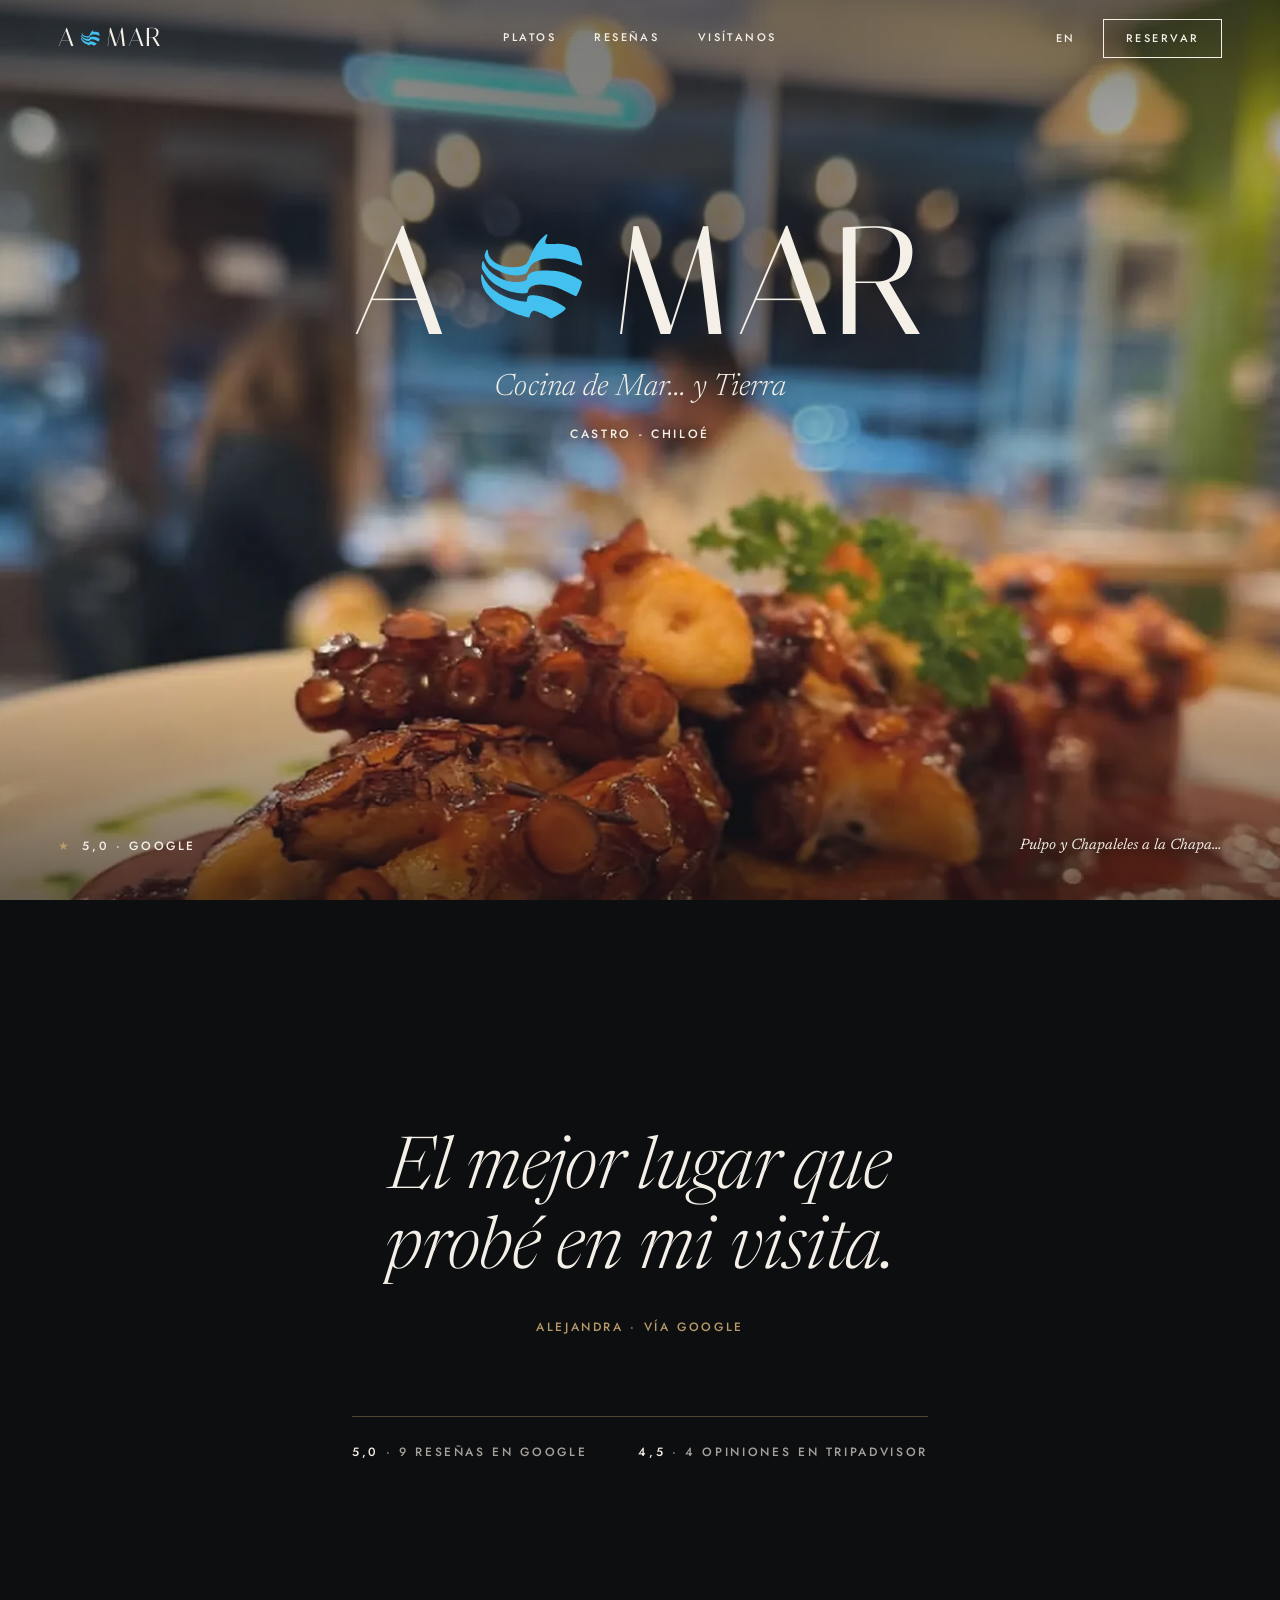
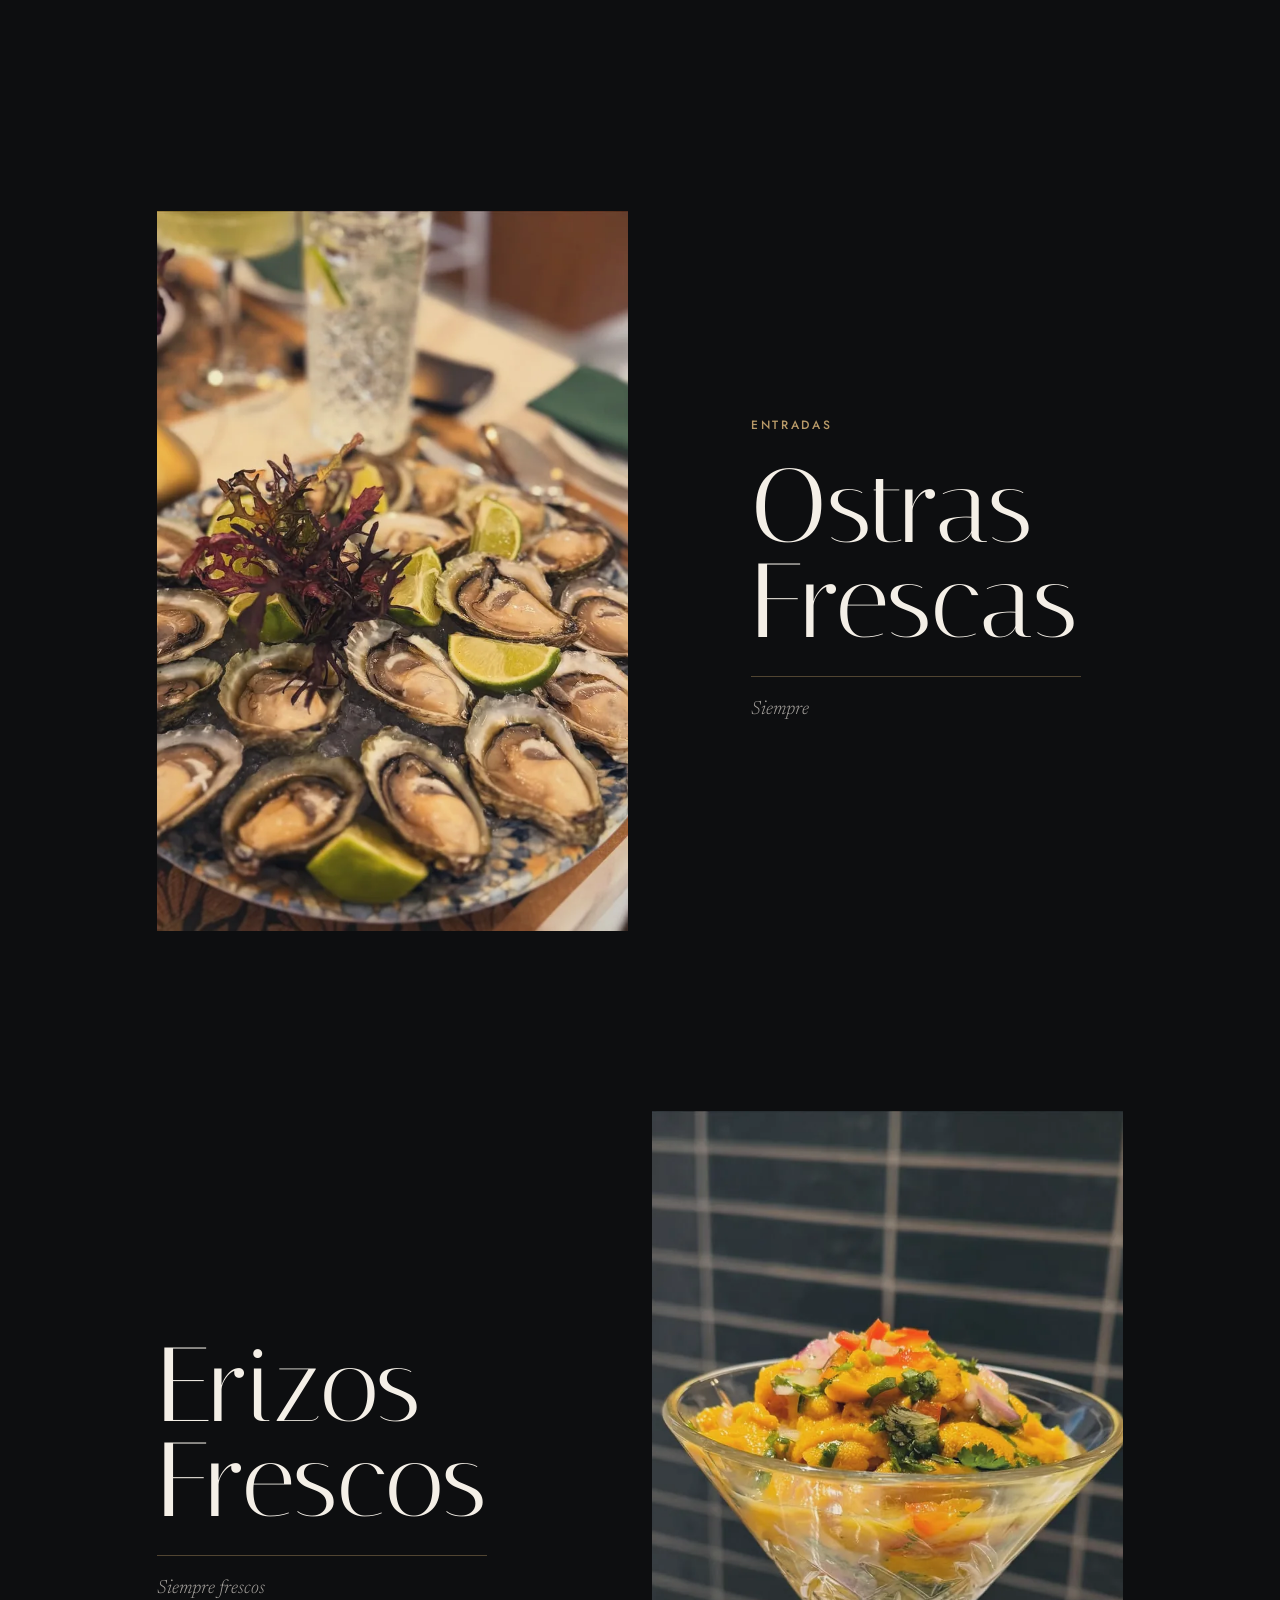
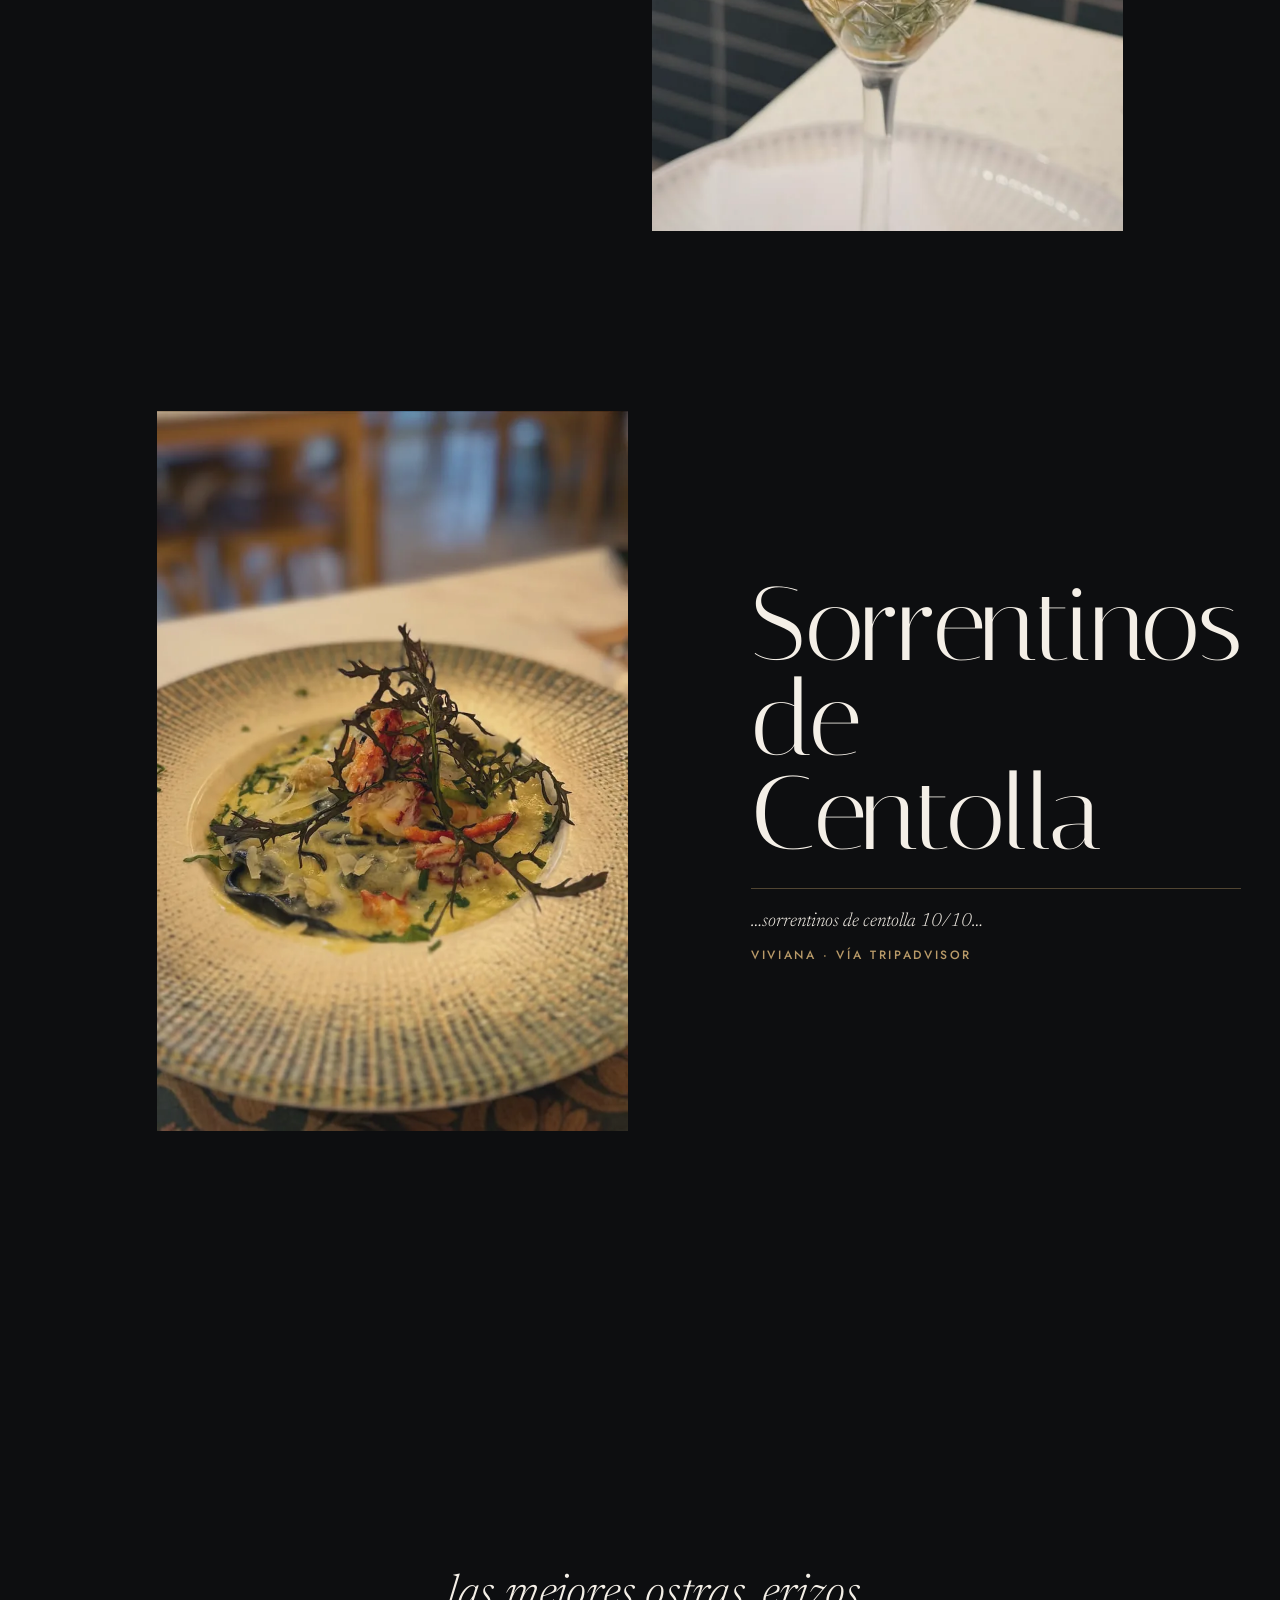
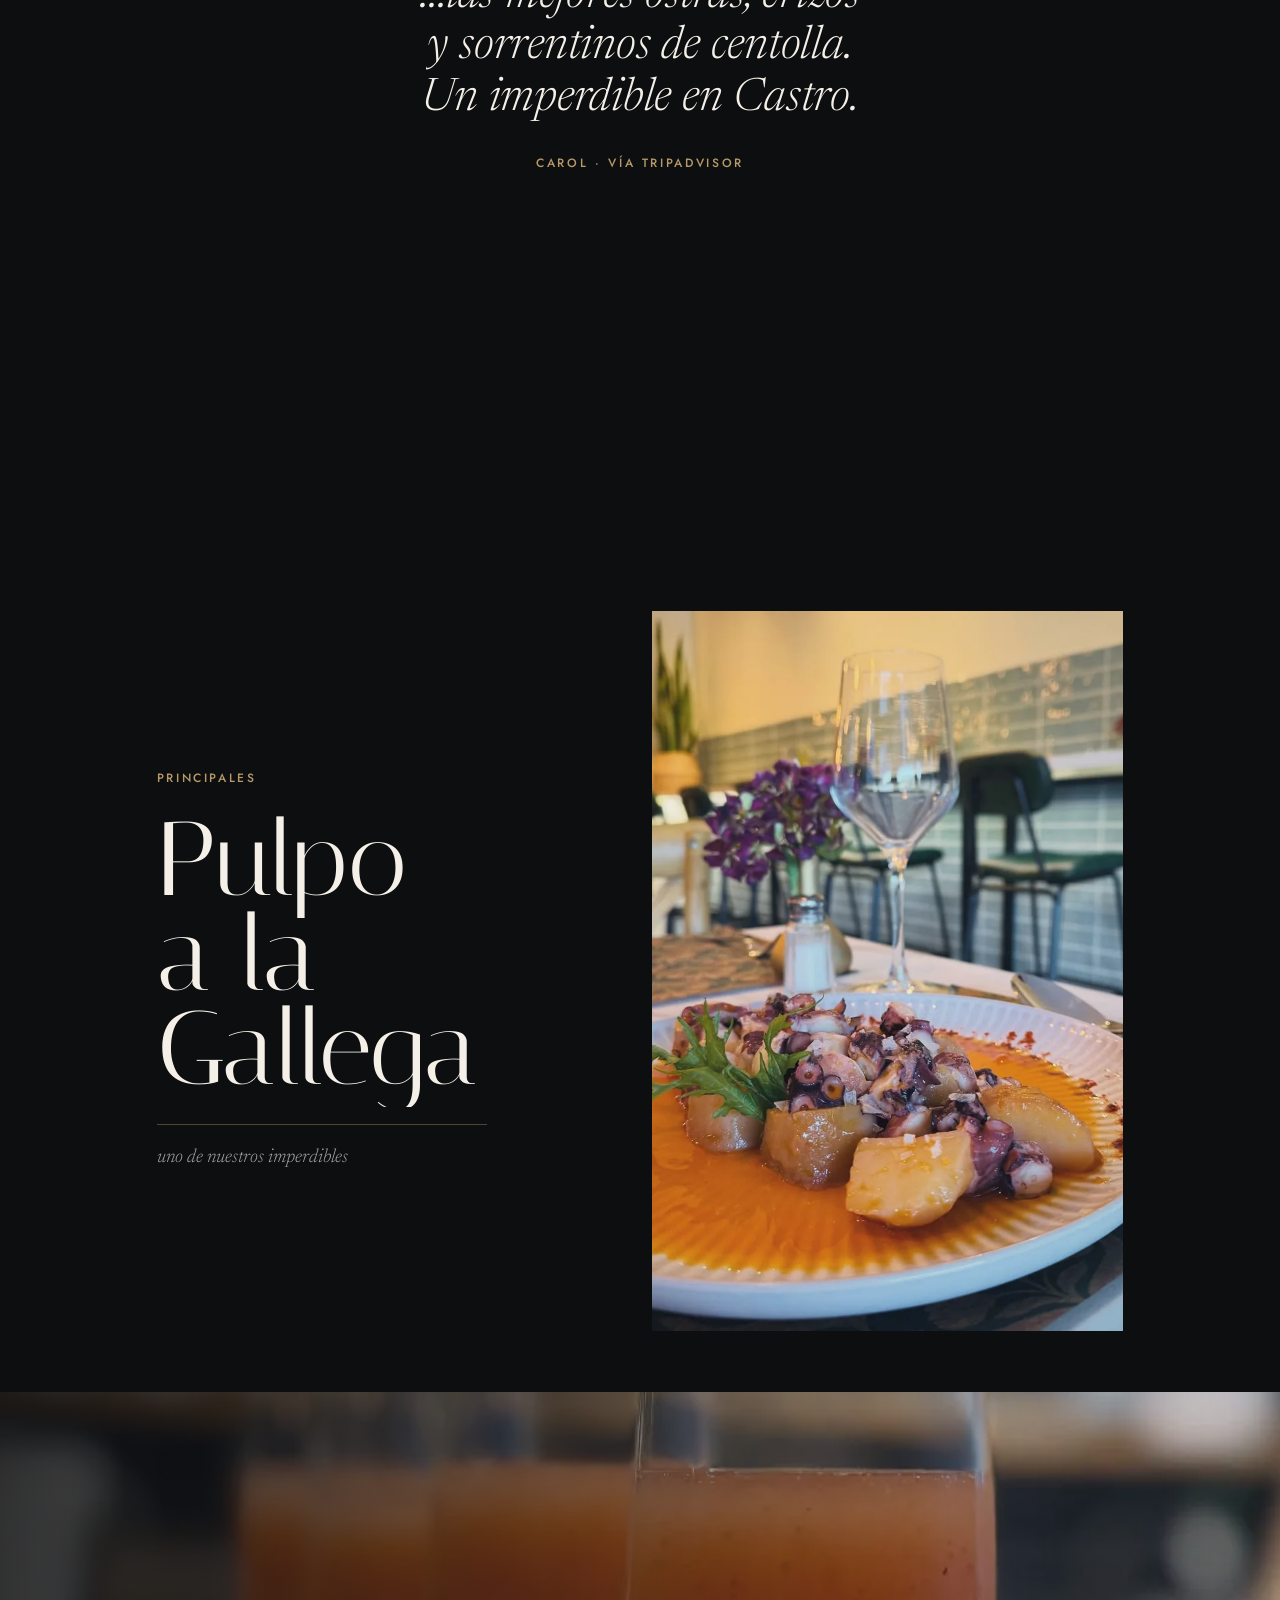
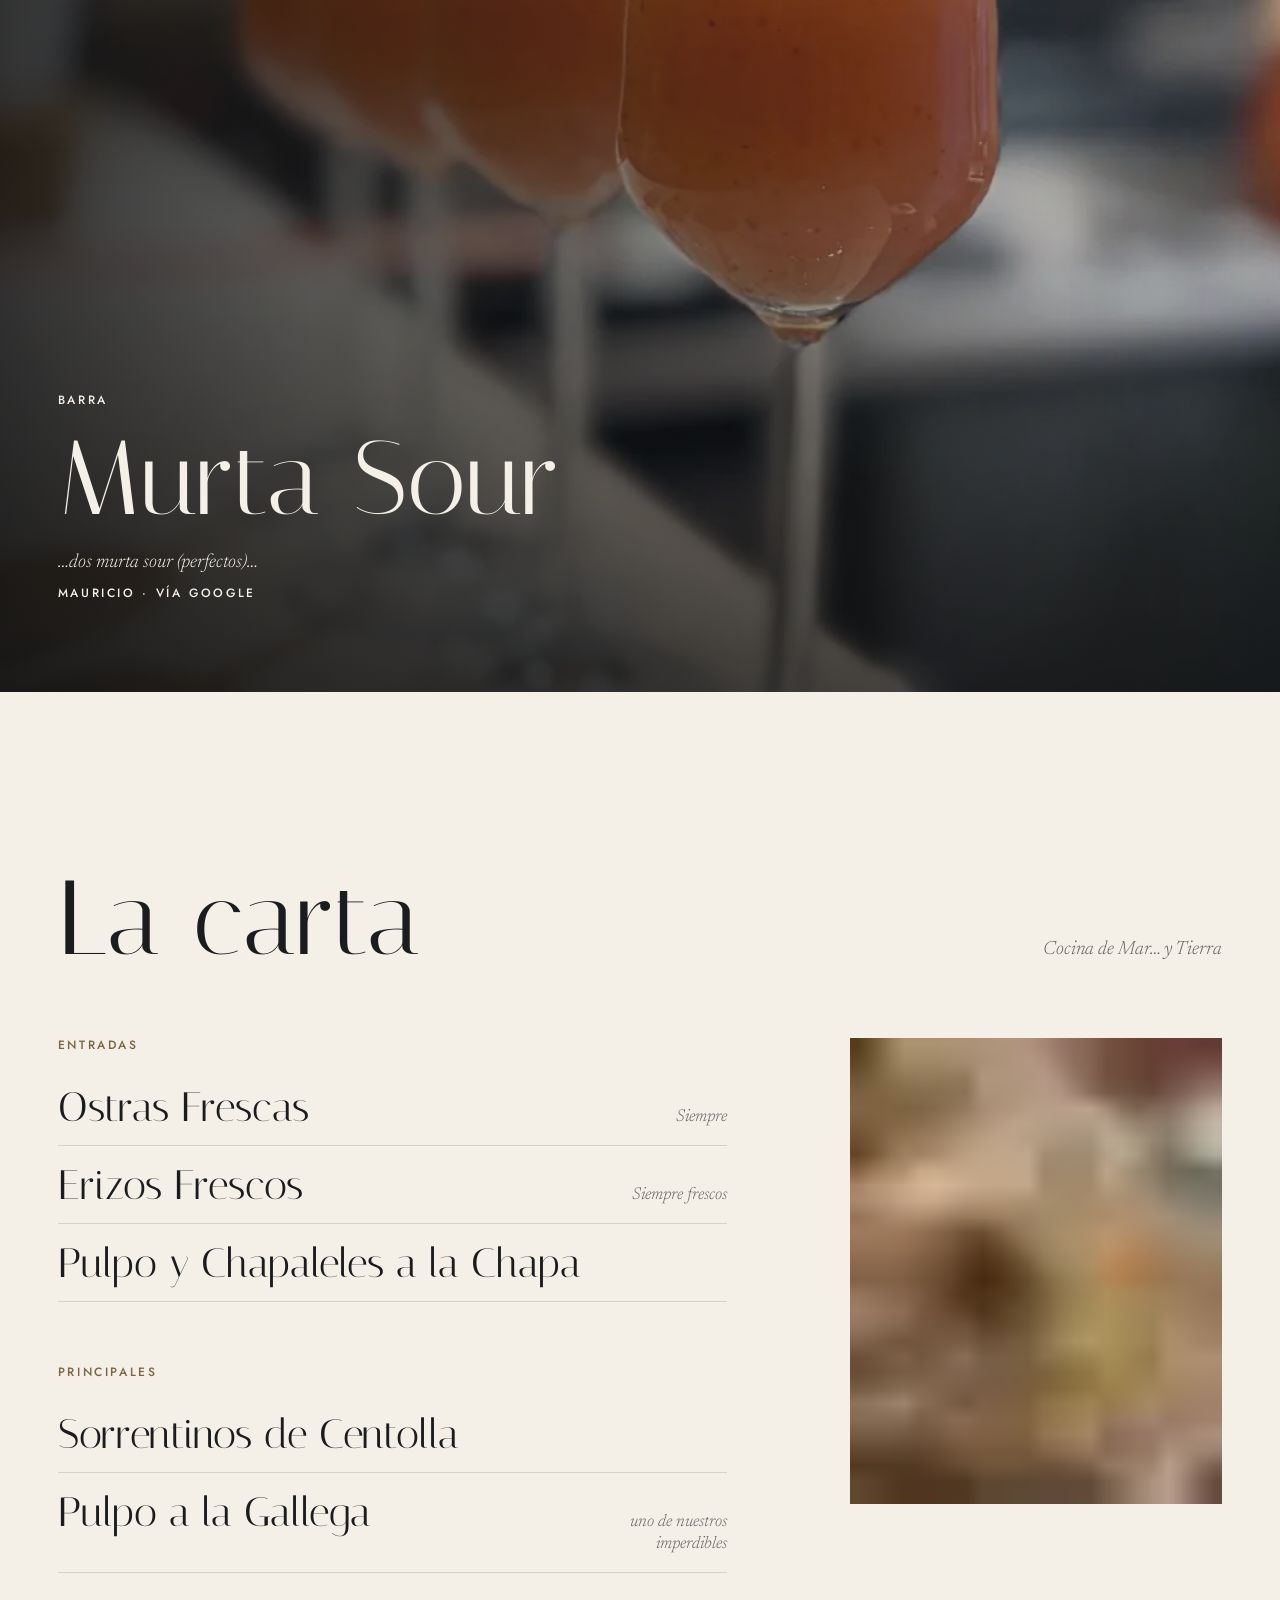
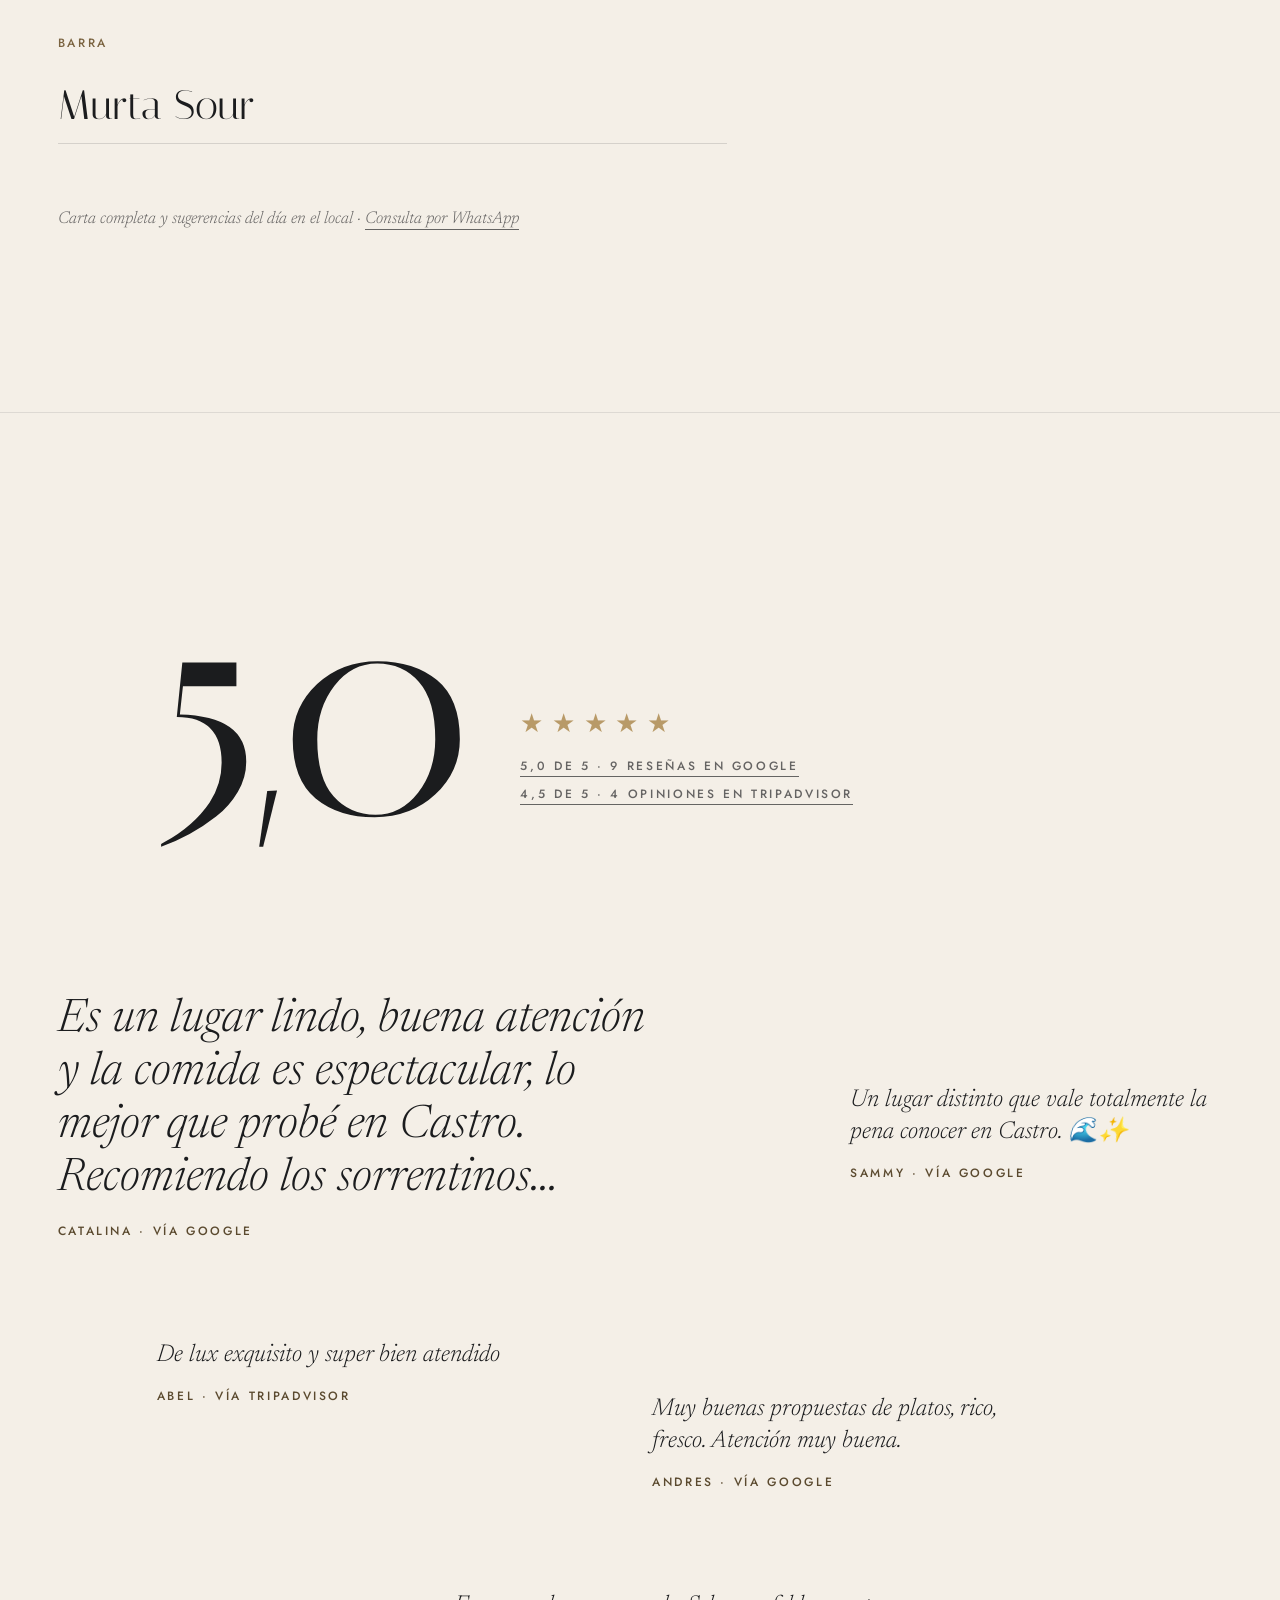
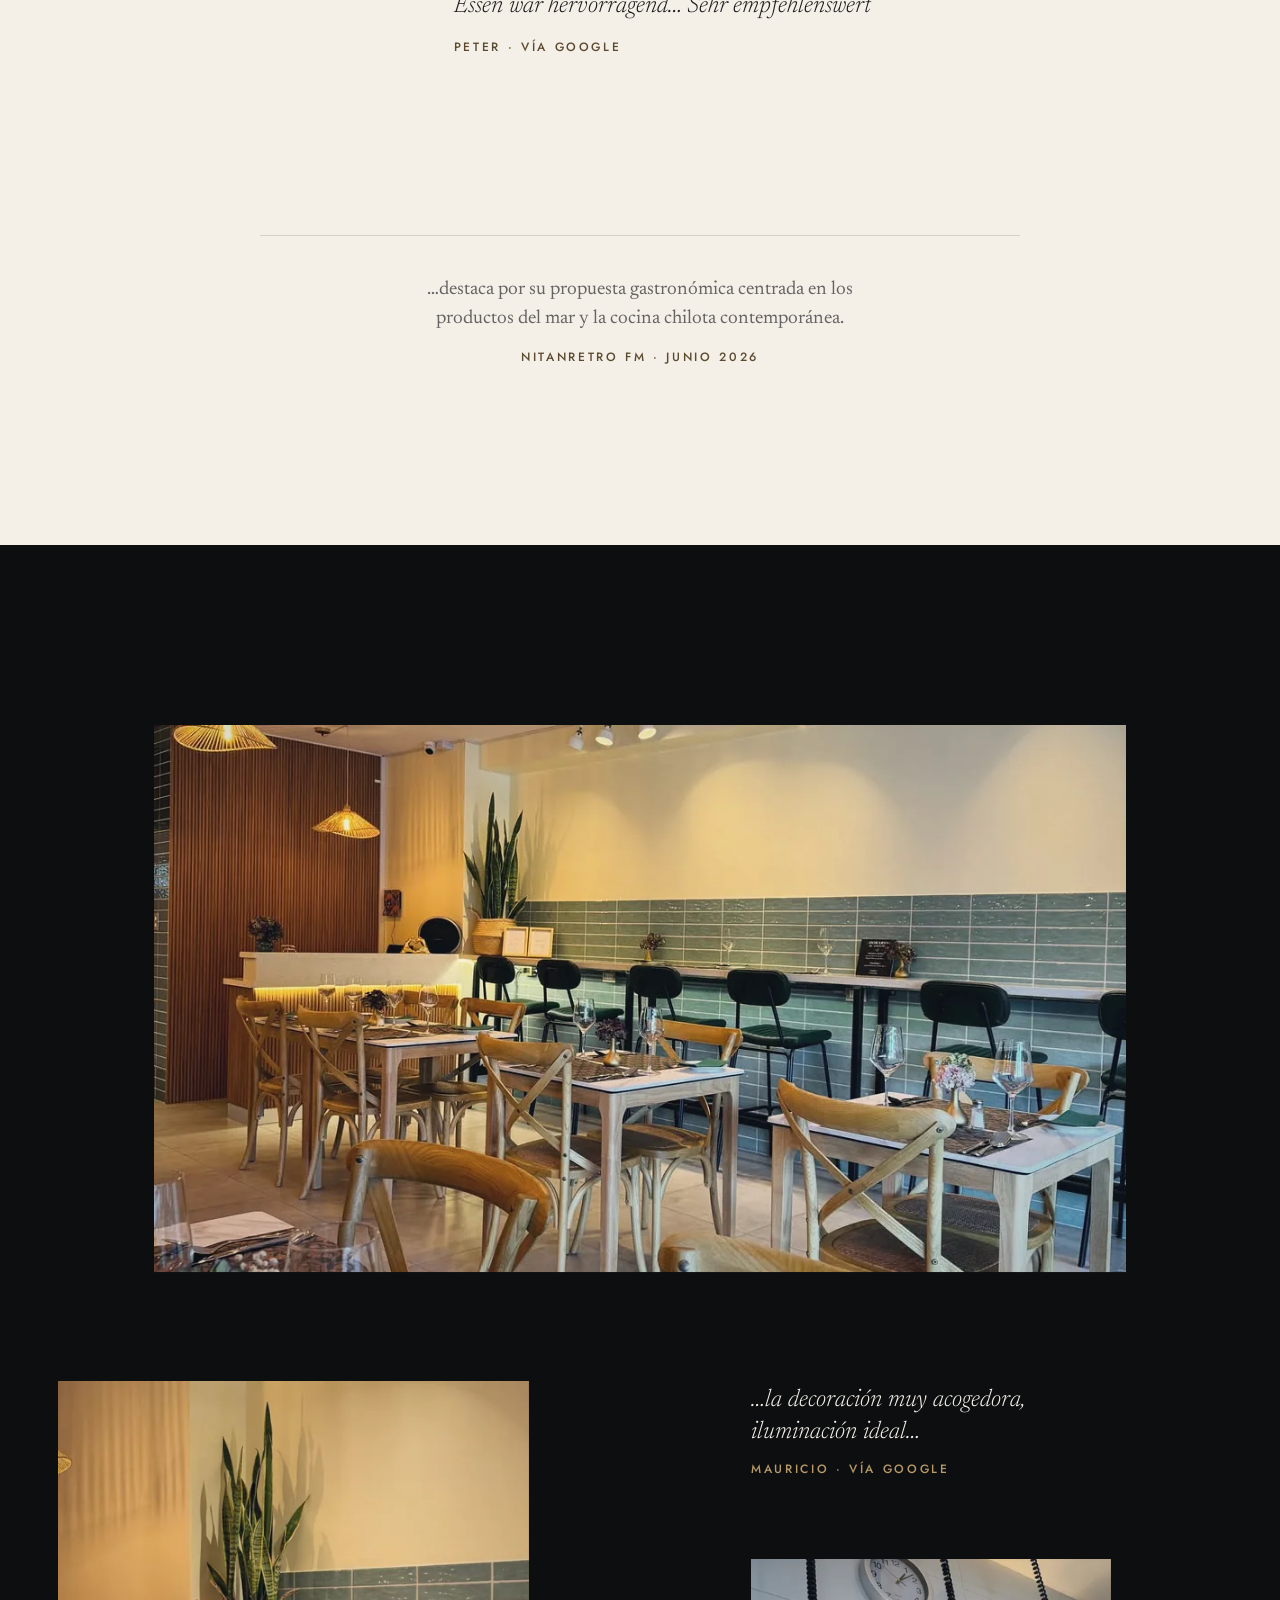
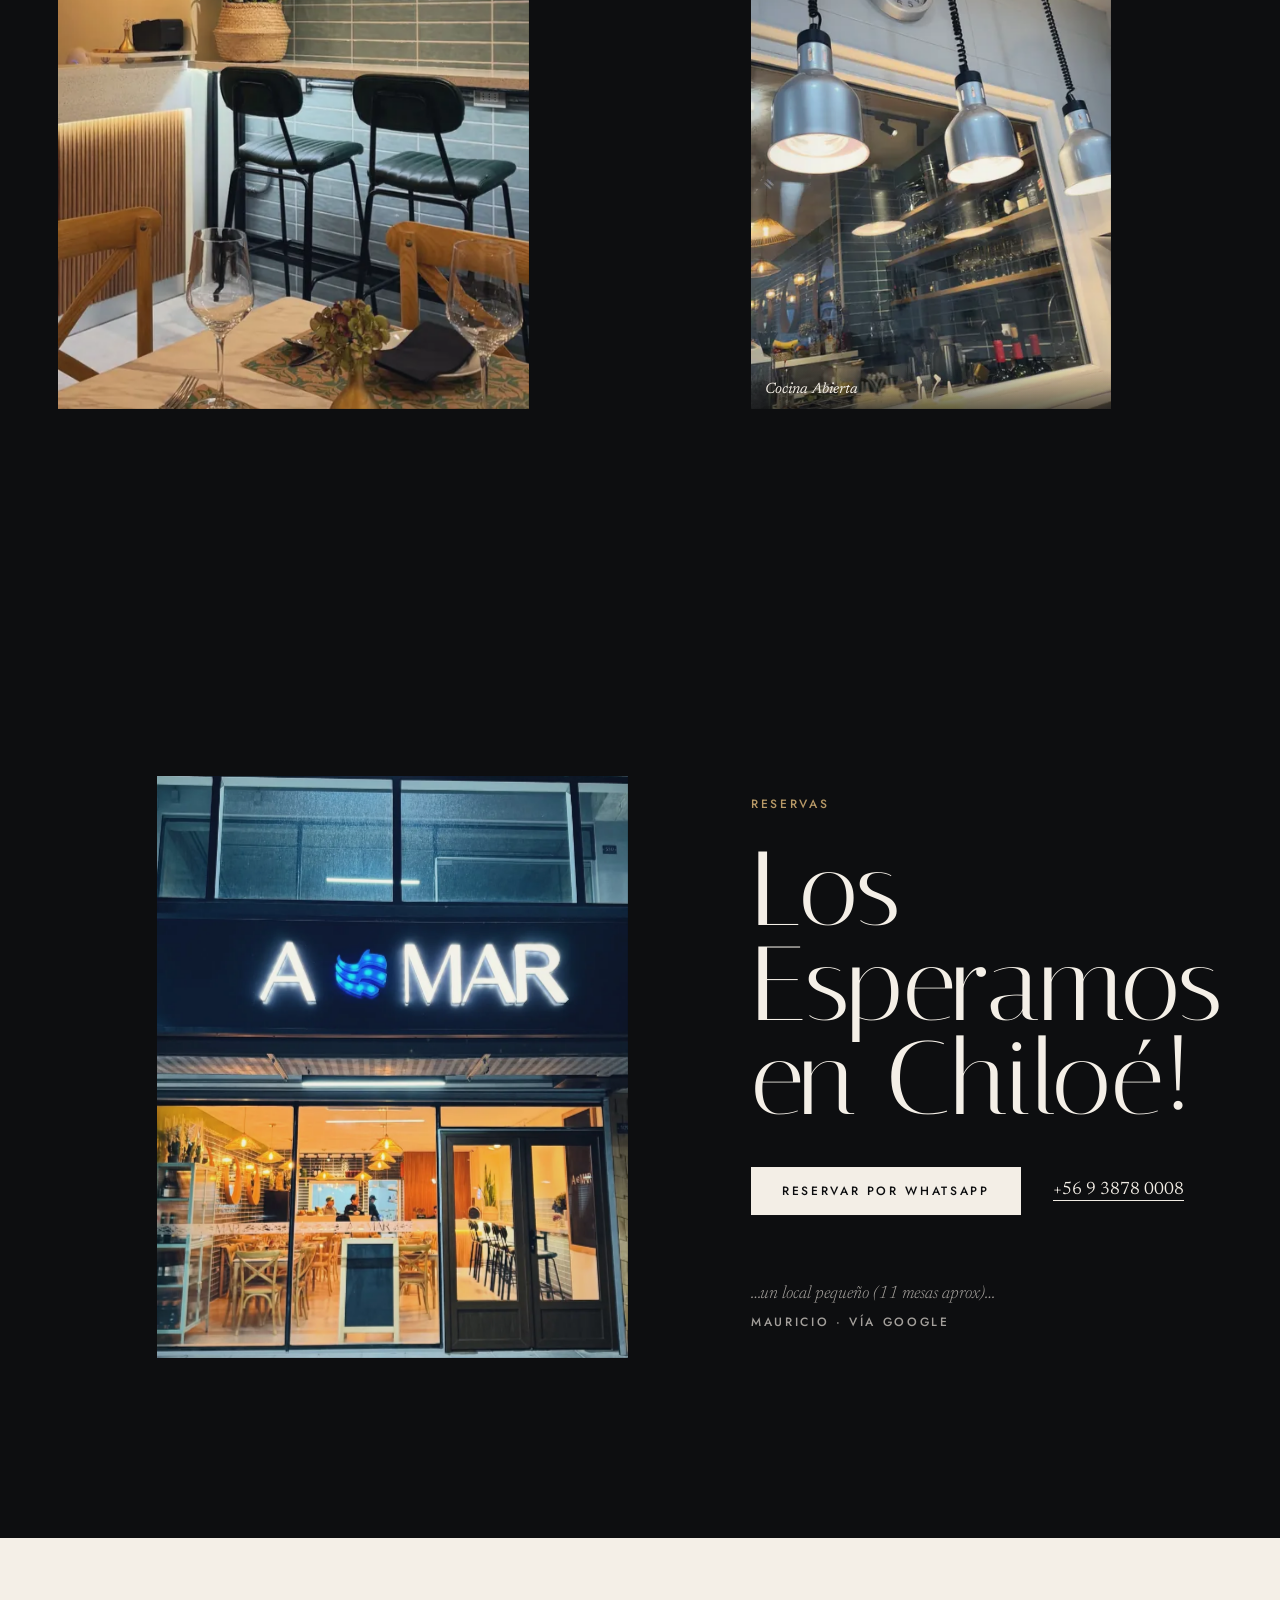
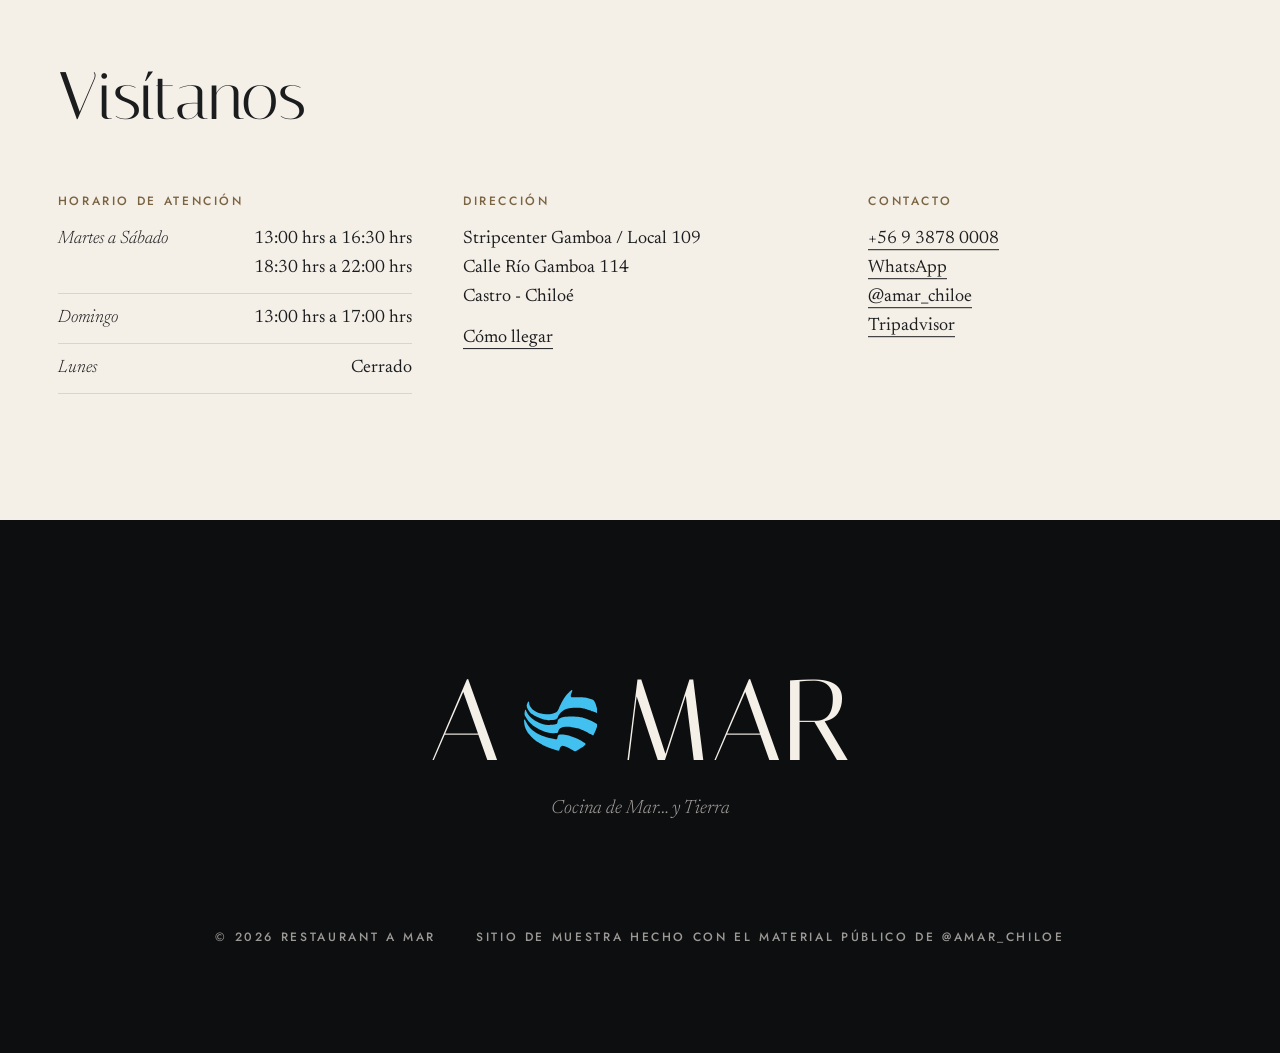
==== commit e7b33796: "v2: correcciones de la auditoría independiente, guion y documentación de marca actualizados Co-Autho" ====
--- a/index.html
+++ b/index.html
@@ -27,12 +27,12 @@
 <link rel="preload" href="assets/fonts/italiana-latin-400-normal.woff2" as="font" type="font/woff2" crossorigin>
 <link rel="preload" href="assets/fonts/newsreader-latin-opsz-italic.woff2" as="font" type="font/woff2" crossorigin>
 <link rel="preload" href="assets/fonts/jost-latin-wght-normal.woff2" as="font" type="font/woff2" crossorigin>
-<link rel="preload" href="assets/img/hero-d-1920.webp" as="image" type="image/webp" media="(min-width: 701px)">
-<link rel="preload" href="assets/img/hero-m-608.webp" as="image" type="image/webp" media="(max-width: 700px)">
+<link rel="preload" as="image" type="image/webp" imagesrcset="assets/img/hero-d-960.webp 960w, assets/img/hero-d-1920.webp 1920w" imagesizes="100vw" media="(min-width: 701px)">
+<link rel="preload" as="image" type="image/webp" imagesrcset="assets/img/hero-m-304.webp 304w, assets/img/hero-m-608.webp 608w" imagesizes="100vw" media="(max-width: 700px)">
 <link rel="stylesheet" href="css/main.css">
 <script>document.documentElement.classList.replace('no-js','js');if(matchMedia('(prefers-reduced-motion: reduce)').matches)document.documentElement.classList.add('reduced');</script>
 <script type="application/ld+json">
-{"@context":"https://schema.org","@type":"Restaurant","name":"A MAR","alternateName":"Restaurant A MAR","url":"https://amarchiloe.pages.dev/","image":"https://amarchiloe.pages.dev/assets/og.jpg","telephone":"+56 9 3878 0008","servesCuisine":["Pescados y mariscos","Chilena"],"address":{"@type":"PostalAddress","streetAddress":"Calle Río Gamboa 114, local 109","addressLocality":"Castro","addressRegion":"Los Lagos","postalCode":"5700000","addressCountry":"CL"},"geo":{"@type":"GeoCoordinates","latitude":-42.4805899,"longitude":-73.7720604},"aggregateRating":{"@type":"AggregateRating","ratingValue":"5.0","reviewCount":"9","bestRating":"5"},"openingHoursSpecification":[{"@type":"OpeningHoursSpecification","dayOfWeek":["Tuesday","Wednesday","Thursday","Friday","Saturday"],"opens":"13:00","closes":"16:30"},{"@type":"OpeningHoursSpecification","dayOfWeek":["Tuesday","Wednesday","Thursday","Friday","Saturday"],"opens":"18:30","closes":"22:00"},{"@type":"OpeningHoursSpecification","dayOfWeek":"Sunday","opens":"13:00","closes":"17:00"}],"sameAs":["https://www.instagram.com/amar_chiloe/","https://www.tripadvisor.cl/Restaurant_Review-g317804-d34499300-Reviews-A_Mar_Chiloe-Castro_Isla_Chiloe_Los_Lagos_Region.html"]}
+{"@context":"https://schema.org","@type":"Restaurant","name":"A MAR","alternateName":"Restaurant A MAR","url":"https://amarchiloe.pages.dev/","image":"https://amarchiloe.pages.dev/assets/og.jpg","telephone":"+56 9 3878 0008","servesCuisine":["Chilena"],"address":{"@type":"PostalAddress","streetAddress":"Calle Río Gamboa 114, local 109","addressLocality":"Castro","addressRegion":"Los Lagos","addressCountry":"CL"},"geo":{"@type":"GeoCoordinates","latitude":-42.4805899,"longitude":-73.7720604},"aggregateRating":{"@type":"AggregateRating","ratingValue":"5.0","reviewCount":"9","bestRating":"5"},"openingHoursSpecification":[{"@type":"OpeningHoursSpecification","dayOfWeek":["Tuesday","Wednesday","Thursday","Friday","Saturday"],"opens":"13:00","closes":"16:30"},{"@type":"OpeningHoursSpecification","dayOfWeek":["Tuesday","Wednesday","Thursday","Friday","Saturday"],"opens":"18:30","closes":"22:00"},{"@type":"OpeningHoursSpecification","dayOfWeek":"Sunday","opens":"13:00","closes":"17:00"}],"sameAs":["https://www.instagram.com/amar_chiloe/","https://www.tripadvisor.cl/Restaurant_Review-g317804-d34499300-Reviews-A_Mar_Chiloe-Castro_Isla_Chiloe_Los_Lagos_Region.html"]}
 </script>
 </head>
 <body>
@@ -66,7 +66,7 @@
     <p class="hero__tag" lang="es">Cocina de Mar… y Tierra</p>
     <p class="hero__place label" lang="es">Castro - Chiloé</p>
   </div>
-  <a class="hero__rating label" href="#resenas"><span class="stars" aria-hidden="true">★</span> 5,0 · Google</a>
+  <a class="hero__rating label" href="#resenas"><span class="stars" aria-hidden="true">★</span> <span data-l="5.0">5,0</span> · Google</a>
   <p class="hero__cap" lang="es">Pulpo y Chapaleles a la Chapa…</p>
 </section>
 
@@ -77,8 +77,8 @@
     <figcaption class="label">Alejandra · <span data-l="via Google">vía Google</span></figcaption>
   </figure>
   <ul class="notas label">
-    <li><b>5,0</b> · <span data-l="9 reviews on Google">9 reseñas en Google</span></li>
-    <li><b>4,5</b> · <span data-l="4 reviews on Tripadvisor">4 opiniones en Tripadvisor</span></li>
+    <li><b data-l="5.0">5,0</b> · <span data-l="9 reviews on Google">9 reseñas en Google</span></li>
+    <li><b data-l="4.5">4,5</b> · <span data-l="4 reviews on Tripadvisor">4 opiniones en Tripadvisor</span></li>
   </ul>
 </section>
 
@@ -86,7 +86,7 @@
 <div class="platos" id="platos" aria-label="Platos" data-aria-en="Dishes" role="region">
   <article class="plato">
     <div class="plato__in">
-      <figure class="plato__fig"><img class="plato__img" src="assets/img/ostras-864.webp" srcset="assets/img/ostras-432.webp 432w, assets/img/ostras-864.webp 864w" sizes="(min-width: 900px) min(44vw, 690px), 100vw" width="864" height="1080" alt="Bandeja de ostras frescas con limón y alga roja" data-alt-en="A platter of fresh oysters with lime wedges and red seaweed" loading="lazy" decoding="async" style="background-image:url([data-uri])"></figure>
+      <figure class="plato__fig"><img class="plato__img" src="assets/img/ostras-864.webp" srcset="assets/img/ostras-432.webp 432w, assets/img/ostras-864.webp 864w" sizes="(min-width: 900px) min(44vw, 690px), 100vw" width="864" height="1080" alt="Ostras frescas sobre hielo con gajos de limón y hojas moradas" data-alt-en="Fresh oysters on ice with lime wedges and purple leaves" loading="lazy" decoding="async" style="background-image:url([data-uri])"></figure>
       <div class="plato__txt">
         <p class="label" lang="es">Entradas</p>
         <h2 class="plato__h" lang="es"><span class="line"><span>Ostras</span></span> <span class="line"><span>Frescas</span></span></h2>
@@ -98,7 +98,6 @@
     <div class="plato__in">
       <figure class="plato__fig"><img class="plato__img" src="assets/img/erizos-864.webp" srcset="assets/img/erizos-432.webp 432w, assets/img/erizos-864.webp 864w" sizes="(min-width: 900px) min(44vw, 690px), 100vw" width="864" height="1080" alt="Erizos servidos en una copa de cristal tallado" data-alt-en="Sea urchin served in a cut-glass cocktail glass" loading="lazy" decoding="async" style="background-image:url([data-uri])"></figure>
       <div class="plato__txt">
-        <p class="label" lang="es">Entradas</p>
         <h2 class="plato__h" lang="es"><span class="line"><span>Erizos</span></span> <span class="line"><span>Frescos</span></span></h2>
         <p class="plato__line" lang="es">Siempre frescos</p>
       </div>
@@ -106,9 +105,8 @@
   </article>
   <article class="plato">
     <div class="plato__in">
-      <figure class="plato__fig"><img class="plato__img" src="assets/img/sorrentinos-864.webp" srcset="assets/img/sorrentinos-432.webp 432w, assets/img/sorrentinos-864.webp 864w" sizes="(min-width: 900px) min(44vw, 690px), 100vw" width="864" height="1080" alt="Sorrentinos de centolla en salsa de crema con alga crujiente" data-alt-en="King crab sorrentinos in a cream sauce, topped with crispy seaweed" loading="lazy" decoding="async" style="background-image:url([data-uri])"></figure>
-      <div class="plato__txt">
-        <p class="label" lang="es">Principales</p>
+      <figure class="plato__fig"><img class="plato__img" src="assets/img/sorrentinos-864.webp" srcset="assets/img/sorrentinos-432.webp 432w, assets/img/sorrentinos-864.webp 864w" sizes="(min-width: 900px) min(44vw, 690px), 100vw" width="864" height="1080" alt="Sorrentinos de centolla en salsa de crema con hojas moradas" data-alt-en="King crab sorrentinos in a cream sauce, topped with purple leaves" loading="lazy" decoding="async" style="background-image:url([data-uri])"></figure>
+      <div class="plato__txt">
         <h2 class="plato__h" lang="es"><span class="line"><span>Sorrentinos</span></span> <span class="line"><span>de Centolla</span></span></h2>
         <figure class="plato__quote"><blockquote lang="es"><p>…sorrentinos de centolla 10/10…</p></blockquote><figcaption class="label">Viviana · <span data-l="via Tripadvisor">vía Tripadvisor</span></figcaption></figure>
       </div>
@@ -158,33 +156,33 @@
       <div class="carta__grp">
         <h3 class="label" lang="es">Entradas</h3>
         <ul>
-          <li><button class="carta__item is-on" type="button" data-img="ostras"><span class="carta__name" lang="es">Ostras Frescas</span><span class="carta__note" lang="es">Siempre</span></button></li>
-          <li><button class="carta__item" type="button" data-img="erizos"><span class="carta__name" lang="es">Erizos Frescos</span><span class="carta__note" lang="es">Siempre frescos</span></button></li>
-          <li><button class="carta__item" type="button" data-img="pulpo-chapa"><span class="carta__name" lang="es">Pulpo y Chapaleles a la Chapa</span></button></li>
+          <li><button class="carta__item is-on" type="button" aria-pressed="true" data-img="ostras"><span class="carta__name" lang="es">Ostras Frescas</span><span class="carta__note" lang="es">Siempre</span></button></li>
+          <li><button class="carta__item" type="button" aria-pressed="false" data-img="erizos"><span class="carta__name" lang="es">Erizos Frescos</span><span class="carta__note" lang="es">Siempre frescos</span></button></li>
+          <li><button class="carta__item" type="button" aria-pressed="false" data-img="pulpo-chapa"><span class="carta__name" lang="es">Pulpo y Chapaleles a la Chapa</span></button></li>
         </ul>
       </div>
       <div class="carta__grp">
         <h3 class="label" lang="es">Principales</h3>
         <ul>
-          <li><button class="carta__item" type="button" data-img="sorrentinos"><span class="carta__name" lang="es">Sorrentinos de Centolla</span></button></li>
-          <li><button class="carta__item" type="button" data-img="pulpo-gallega"><span class="carta__name" lang="es">Pulpo a la Gallega</span><span class="carta__note" lang="es">uno de nuestros imperdibles</span></button></li>
+          <li><button class="carta__item" type="button" aria-pressed="false" data-img="sorrentinos"><span class="carta__name" lang="es">Sorrentinos de Centolla</span></button></li>
+          <li><button class="carta__item" type="button" aria-pressed="false" data-img="pulpo-gallega"><span class="carta__name" lang="es">Pulpo a la Gallega</span><span class="carta__note" lang="es">uno de nuestros imperdibles</span></button></li>
         </ul>
       </div>
       <div class="carta__grp">
         <h3 class="label" data-l="Bar">Barra</h3>
         <ul>
-          <li><button class="carta__item" type="button" data-img="murta-m"><span class="carta__name" lang="es">Murta Sour</span></button></li>
+          <li><button class="carta__item" type="button" aria-pressed="false" data-img="murta-m"><span class="carta__name" lang="es">Murta Sour</span></button></li>
         </ul>
       </div>
       <p class="carta__foot"><span data-l="Full menu and daily specials at the restaurant">Carta completa y sugerencias del día en el local</span> · <a class="ul" href="https://wa.me/message/PLLYWRQYPFITD1" target="_blank" rel="noopener" data-l="Ask on WhatsApp">Consulta por WhatsApp</a></p>
     </div>
     <figure class="carta__fig" aria-hidden="true">
-      <img class="carta__img is-on" src="assets/img/ostras-864.webp" srcset="assets/img/ostras-432.webp 432w, assets/img/ostras-864.webp 864w" sizes="(min-width: 900px) 36vw, 0px" width="864" height="1080" alt="" loading="lazy" decoding="async" style="background-image:url([data-uri])" data-k="ostras">
-      <img class="carta__img" src="assets/img/erizos-864.webp" srcset="assets/img/erizos-432.webp 432w, assets/img/erizos-864.webp 864w" sizes="(min-width: 900px) 36vw, 0px" width="864" height="1080" alt="" loading="lazy" decoding="async" style="background-image:url([data-uri])" data-k="erizos">
-      <img class="carta__img" src="assets/img/pulpo-chapa-864.webp" srcset="assets/img/pulpo-chapa-432.webp 432w, assets/img/pulpo-chapa-864.webp 864w" sizes="(min-width: 900px) 36vw, 0px" width="864" height="1080" alt="" loading="lazy" decoding="async" style="background-image:url([data-uri])" data-k="pulpo-chapa">
-      <img class="carta__img" src="assets/img/sorrentinos-864.webp" srcset="assets/img/sorrentinos-432.webp 432w, assets/img/sorrentinos-864.webp 864w" sizes="(min-width: 900px) 36vw, 0px" width="864" height="1080" alt="" loading="lazy" decoding="async" style="background-image:url([data-uri])" data-k="sorrentinos">
-      <img class="carta__img" src="assets/img/pulpo-gallega-864.webp" srcset="assets/img/pulpo-gallega-432.webp 432w, assets/img/pulpo-gallega-864.webp 864w" sizes="(min-width: 900px) 36vw, 0px" width="864" height="1080" alt="" loading="lazy" decoding="async" style="background-image:url([data-uri])" data-k="pulpo-gallega">
-      <img class="carta__img" src="assets/img/murta-m-1152.webp" srcset="assets/img/murta-m-576.webp 576w, assets/img/murta-m-1152.webp 1152w" sizes="(min-width: 900px) 36vw, 0px" width="1152" height="1440" alt="" loading="lazy" decoding="async" style="background-image:url([data-uri])" data-k="murta-m">
+      <img class="carta__img is-on" src="assets/img/ostras-864.webp" srcset="assets/img/ostras-432.webp 432w, assets/img/ostras-864.webp 864w" sizes="(min-width: 701px) 31vw, calc(100vw - 40px)" width="864" height="1080" alt="" loading="lazy" decoding="async" style="background-image:url([data-uri])" data-k="ostras">
+      <img class="carta__img" src="assets/img/erizos-864.webp" srcset="assets/img/erizos-432.webp 432w, assets/img/erizos-864.webp 864w" sizes="(min-width: 701px) 31vw, calc(100vw - 40px)" width="864" height="1080" alt="" loading="lazy" decoding="async" style="background-image:url([data-uri])" data-k="erizos">
+      <img class="carta__img" src="assets/img/pulpo-chapa-864.webp" srcset="assets/img/pulpo-chapa-432.webp 432w, assets/img/pulpo-chapa-864.webp 864w" sizes="(min-width: 701px) 31vw, calc(100vw - 40px)" width="864" height="1080" alt="" loading="lazy" decoding="async" style="background-image:url([data-uri])" data-k="pulpo-chapa">
+      <img class="carta__img" src="assets/img/sorrentinos-864.webp" srcset="assets/img/sorrentinos-432.webp 432w, assets/img/sorrentinos-864.webp 864w" sizes="(min-width: 701px) 31vw, calc(100vw - 40px)" width="864" height="1080" alt="" loading="lazy" decoding="async" style="background-image:url([data-uri])" data-k="sorrentinos">
+      <img class="carta__img" src="assets/img/pulpo-gallega-864.webp" srcset="assets/img/pulpo-gallega-432.webp 432w, assets/img/pulpo-gallega-864.webp 864w" sizes="(min-width: 701px) 31vw, calc(100vw - 40px)" width="864" height="1080" alt="" loading="lazy" decoding="async" style="background-image:url([data-uri])" data-k="pulpo-gallega">
+      <img class="carta__img" src="assets/img/murta-m-1152.webp" srcset="assets/img/murta-m-576.webp 576w, assets/img/murta-m-1152.webp 1152w" sizes="(min-width: 701px) 31vw, calc(100vw - 40px)" width="1152" height="1440" alt="" loading="lazy" decoding="async" style="background-image:url([data-uri])" data-k="murta-m">
     </figure>
   </div>
 </section>
@@ -193,7 +191,7 @@
 <section class="resenas" id="resenas" aria-labelledby="resenas-h">
   <header class="resenas__head">
     <h2 class="vh" id="resenas-h" data-l="Reviews">Reseñas</h2>
-    <p class="score" aria-hidden="true"><span class="score__n" data-l="5.0">5,0</span></p>
+    <p class="score" aria-hidden="true"><span class="score__n" data-l="5.0" data-es="5,0">5,0</span></p>
     <div class="score__meta">
       <p class="stars stars--big" aria-hidden="true"><i>★</i><i>★</i><i>★</i><i>★</i><i>★</i></p>
       <p class="label"><a class="ul" href="https://www.google.com/maps/place/Restaurant+A+Mar/@-42.4805899,-73.7720604,17z" target="_blank" rel="noopener"><span data-l="5.0 out of 5 · 9 reviews on Google">5,0 de 5 · 9 reseñas en Google</span></a></p>
@@ -232,10 +230,10 @@
 <section class="casa" aria-label="El local" data-aria-en="The restaurant">
   <figure class="casa__salon reveal"><img class="casa__img" src="assets/img/salon-1080.webp" srcset="assets/img/salon-540.webp 540w, assets/img/salon-1080.webp 1080w" sizes="(min-width: 900px) min(76vw, 1080px), 100vw" width="1080" height="608" alt="El salón de A MAR: sillas de madera clara, mesas blancas y muro de azulejo verde azulado" data-alt-en="The A MAR dining room: light wood chairs, white tables and a wall of blue-green glazed tiles" loading="lazy" decoding="async" style="background-image:url([data-uri])"></figure>
   <div class="casa__row">
-    <figure class="casa__barra reveal"><img class="casa__img" src="assets/img/barra-1080.webp" srcset="assets/img/barra-540.webp 540w, assets/img/barra-1080.webp 1080w" sizes="(min-width: 900px) 34vw, 100vw" width="1080" height="1440" alt="La barra con listones de madera, pisos altos, planta y lámpara de mimbre" data-alt-en="The bar with wooden slats, high stools, a snake plant and a wicker lamp" loading="lazy" decoding="async" style="background-image:url([data-uri])"></figure>
+    <figure class="casa__barra reveal"><img class="casa__img" src="assets/img/barra-1080.webp" srcset="assets/img/barra-540.webp 540w, assets/img/barra-1080.webp 1080w" sizes="(min-width: 701px) 40vw, 100vw" width="1080" height="1440" alt="La barra con listones de madera, pisos altos y una planta en macetero de mimbre" data-alt-en="The bar with wooden slats, high stools and a snake plant in a wicker basket" loading="lazy" decoding="async" style="background-image:url([data-uri])"></figure>
     <div class="casa__side">
       <figure class="casa__quote"><blockquote lang="es"><p>…la decoración muy acogedora, iluminación ideal…</p></blockquote><figcaption class="label">Mauricio · <span data-l="via Google">vía Google</span></figcaption></figure>
-      <figure class="casa__cocina reveal"><img class="casa__img" src="assets/img/cocina-864.webp" srcset="assets/img/cocina-432.webp 432w, assets/img/cocina-864.webp 864w" sizes="(min-width: 900px) 24vw, 100vw" width="864" height="1080" alt="La cocina abierta vista desde el pase, con lámparas de calor plateadas" data-alt-en="The open kitchen seen through the pass, with silver heat lamps" loading="lazy" decoding="async" style="background-image:url([data-uri])"><figcaption class="casa__cap" lang="es">Cocina Abierta</figcaption></figure>
+      <figure class="casa__cocina reveal"><img class="casa__img" src="assets/img/cocina-864.webp" srcset="assets/img/cocina-432.webp 432w, assets/img/cocina-864.webp 864w" sizes="(min-width: 701px) 30vw, 100vw" width="864" height="1080" alt="La cocina abierta vista desde el pase, con lámparas de calor plateadas" data-alt-en="The open kitchen seen through the pass, with silver heat lamps" loading="lazy" decoding="async" style="background-image:url([data-uri])"><figcaption class="casa__cap" lang="es">Cocina Abierta</figcaption></figure>
     </div>
   </div>
 </section>
@@ -259,10 +257,10 @@
   <h2 class="visita__h" id="visita-h"><span class="line"><span data-l="Visit us">Visítanos</span></span></h2>
   <div class="visita__cols">
     <div>
-      <h3 class="label" lang="es" data-l="Opening hours">Horario de Atención</h3>
+      <h3 class="label" data-l="Opening hours">Horario de Atención</h3>
       <dl class="horas">
-        <div><dt data-l="Tuesday to Saturday">Martes a Sábado</dt><dd>13:00 hrs a 16:30 hrs<br>18:30 hrs a 22:00 hrs</dd></div>
-        <div><dt data-l="Sunday">Domingo</dt><dd>13:00 hrs a 17:00 hrs</dd></div>
+        <div><dt data-l="Tuesday to Saturday">Martes a Sábado</dt><dd lang="es">13:00 hrs a 16:30 hrs<br>18:30 hrs a 22:00 hrs</dd></div>
+        <div><dt data-l="Sunday">Domingo</dt><dd lang="es">13:00 hrs a 17:00 hrs</dd></div>
         <div><dt data-l="Monday">Lunes</dt><dd data-l="Closed">Cerrado</dd></div>
       </dl>
     </div>
@@ -281,15 +279,15 @@
 </main>
 
 <footer class="pie">
-  <p class="pie__logo" aria-label="A MAR"><span aria-hidden="true">A</span><svg class="pie__iso" viewBox="0 0 100 83.35" aria-hidden="true" focusable="false"><path d="M69.92 83.09C70.17 83 70.78 82.69 71.27 82.39C72.58 81.62 73.6 81.02 75.25 80.08C79.19 77.83 80.64 76.83 82.08 75.42C83.93 73.57 83.98 73.01 82.42 71.99C82.21 71.85 81.75 71.54 81.4 71.29C81.04 71.04 80.23 70.53 79.61 70.15C78.98 69.77 78.34 69.37 78.19 69.27C77.43 68.76 74.05 66.98 72.52 66.28C66.59 63.6 61.88 62 57.22 61.11C53.75 60.44 52.97 60.35 50.84 60.34C47.78 60.33 46.51 60.78 46 62.08C45.88 62.39 45.46 64.3 45.32 65.24C45.19 65.99 45.09 66.27 44.82 66.52C44.42 66.9 44.13 66.92 42.31 66.67C36.61 65.88 31.78 64.69 26.79 62.83C25.13 62.21 22.23 60.97 21.49 60.57C21.22 60.42 20.58 60.13 20.07 59.92C19.56 59.72 19.01 59.48 18.86 59.4C18.19 59.07 16.28 57.92 15.82 57.58C15.55 57.38 14.93 56.93 14.43 56.59C10.41 53.8 7.22 50.46 4.58 46.32C3.44 44.51 3.21 44.1 2.23 42.09C1.34 40.28 1.17 40.04 0.76 40.04C0.22 40.04 -0 40.73 0.07 42.2C0.28 47.22 1.09 50.63 2.88 54.01C3.5 55.21 3.95 55.95 5.21 57.86C5.44 58.21 5.86 58.76 6.14 59.08C6.43 59.4 6.92 59.96 7.24 60.33C10.67 64.3 14.94 68.31 17.26 69.75C17.55 69.93 18.2 70.35 18.7 70.68C19.21 71.02 19.83 71.41 20.08 71.54C20.33 71.68 20.87 72 21.27 72.25C21.68 72.5 22.5 72.96 23.1 73.28C23.69 73.59 24.42 73.99 24.72 74.16C27.33 75.68 35.71 79.17 39.24 80.21C39.75 80.36 40.82 80.7 41.6 80.95C42.37 81.21 43.53 81.55 44.16 81.72C44.8 81.89 45.58 82.11 45.92 82.2C47.39 82.61 47.66 82.4 48.26 80.33C48.83 78.33 49.21 77.62 50.25 76.63C51.55 75.37 52.32 75.34 55.13 76.42C55.6 76.61 56.43 76.93 56.99 77.14C59.69 78.19 60.89 78.73 62.67 79.71C63.5 80.17 66.8 82.13 67.96 82.84C68.68 83.3 69.17 83.36 69.92 83.09ZM94.07 61.28C94.18 61.18 94.36 60.92 94.49 60.69C94.61 60.45 94.9 59.91 95.14 59.48C96.05 57.84 97.61 54.06 98.65 50.94C99.92 47.18 99.85 46.84 97.34 45.18C94.9 43.56 89.36 40.96 85.18 39.48C84.6 39.28 83.73 38.96 83.25 38.77C82.01 38.3 80.25 37.8 77.28 37.11C74.27 36.41 74.05 36.38 65.33 35.98C61.55 35.81 56.77 36.12 53.83 36.73C49.97 37.53 46.98 39.12 46.15 40.8C45.84 41.44 45.76 41.75 45.48 43.28C45.07 45.55 44.75 45.91 42.66 46.48C41.82 46.72 39.57 47.1 38.12 47.26C37.06 47.38 33.86 47.43 32.67 47.34C27.8 46.96 24.43 46.09 19.59 43.93C17.37 42.96 15.43 41.83 12.7 39.95C10.38 38.36 8.15 36.31 6.81 34.54C6.47 34.09 6.01 33.5 5.77 33.21C4.93 32.2 3.96 30.47 3.1 28.47C2.52 27.13 2.34 26.87 1.97 26.87C1.47 26.87 1.25 27.41 0.98 29.34C0.4 33.42 0.5 33.85 2.72 37.27C5.37 41.34 6.55 42.91 8.45 44.81C11 47.37 13.97 49.68 16.92 51.38C18.63 52.36 18.88 52.49 20.29 53.18C24.99 55.49 26.9 56.22 30.96 57.24C35.5 58.4 40.45 58.86 43.82 58.46C45.32 58.28 46.1 57.74 46.4 56.65C47.05 54.26 47.5 53.47 48.85 52.39C49.83 51.59 51.32 50.95 53.57 50.36C56.36 49.64 61.14 49.67 65.19 50.44C65.77 50.54 66.76 50.73 67.39 50.84C68.93 51.13 72.17 51.82 72.73 52C76.35 53.1 83.59 56.3 88.28 58.85C88.71 59.08 89.44 59.44 89.92 59.65C90.81 60.04 91.07 60.18 91.92 60.73C93.1 61.48 93.66 61.62 94.07 61.28ZM36.5 40.85C40.5 40.69 43.45 39.88 44.79 38.57C45.4 37.96 45.63 37.62 46.12 36.54C46.69 35.27 47.58 33.62 48 33.05C48.18 32.79 48.54 32.29 48.78 31.94C49.66 30.63 51.58 28.91 53.27 27.92C55.82 26.41 56.19 26.24 58.44 25.54C60.88 24.77 61.26 24.69 63.33 24.42C65.6 24.12 70.85 24 73.46 24.2C76.98 24.46 78.82 24.71 80.65 25.19C81.08 25.29 82.31 25.6 83.39 25.86C84.47 26.12 85.83 26.5 86.43 26.71C87.02 26.9 88.22 27.3 89.09 27.58C89.96 27.87 90.97 28.22 91.32 28.37C91.67 28.52 92.34 28.78 92.81 28.95C93.27 29.11 94.08 29.41 94.61 29.61C95.13 29.82 95.99 30.13 96.5 30.31C97.01 30.49 97.73 30.75 98.11 30.88C98.84 31.15 99.1 31.17 99.46 31.03C99.96 30.82 100 30.37 99.66 28.64C99.54 27.98 99.35 27.01 99.26 26.47C98.97 24.81 97.65 20.2 96.95 18.45C95.84 15.65 95.05 14.41 93.86 13.58C93.18 13.11 92.83 12.97 91.66 12.66C91.12 12.53 90.08 12.21 89.36 11.97C88.64 11.73 87.57 11.43 87 11.3C86.43 11.18 85.78 11.02 85.57 10.97C84.97 10.81 80.59 10.08 79.57 9.97C78.23 9.81 75.68 9.71 74.07 9.75C73.29 9.76 71.01 9.81 69.01 9.85C64.56 9.95 64.45 9.95 63.93 9.44C63.03 8.57 63.27 6.79 64.71 3.53C65.49 1.78 65.71 0.66 65.36 0.31C65.06 0 64.66 0.13 63.79 0.84C63.24 1.29 62.96 1.55 60.81 3.55C59.14 5.11 56.95 7.48 56.33 8.41C56.18 8.63 55.85 9.1 55.59 9.45C54.98 10.29 53.81 12.09 52.89 13.61C51.84 15.33 48.62 21.81 47.57 24.31C46.27 27.39 45.02 29.27 43.71 30.13C40.79 32.05 35.67 33.06 29.83 32.88C25.28 32.73 20.96 31.72 16.92 29.88C13.12 28.14 9.71 25.1 8.28 22.18C7.41 20.4 7.23 19.78 6.97 17.68C6.78 16.19 6.74 16.02 6.52 15.8C6.07 15.35 5.45 15.92 4.7 17.5C3.27 20.51 3.29 22.16 4.81 25.39C5.22 26.25 5.41 26.57 6.44 28.06C7.56 29.68 8.17 30.37 9.35 31.42C10.42 32.37 10.74 32.61 11.46 33.02C11.81 33.22 12.38 33.56 12.73 33.79C14.33 34.79 18.63 36.94 21.04 37.93C23.51 38.95 26.53 39.9 28.36 40.25C29.55 40.48 32.53 40.82 33.7 40.87C34.72 40.91 34.97 40.91 36.5 40.85Z"/></svg><span aria-hidden="true">MAR</span></p>
+  <p class="pie__logo" role="img" aria-label="A MAR"><span aria-hidden="true">A</span><svg class="pie__iso" viewBox="0 0 100 83.35" aria-hidden="true" focusable="false"><path d="M69.92 83.09C70.17 83 70.78 82.69 71.27 82.39C72.58 81.62 73.6 81.02 75.25 80.08C79.19 77.83 80.64 76.83 82.08 75.42C83.93 73.57 83.98 73.01 82.42 71.99C82.21 71.85 81.75 71.54 81.4 71.29C81.04 71.04 80.23 70.53 79.61 70.15C78.98 69.77 78.34 69.37 78.19 69.27C77.43 68.76 74.05 66.98 72.52 66.28C66.59 63.6 61.88 62 57.22 61.11C53.75 60.44 52.97 60.35 50.84 60.34C47.78 60.33 46.51 60.78 46 62.08C45.88 62.39 45.46 64.3 45.32 65.24C45.19 65.99 45.09 66.27 44.82 66.52C44.42 66.9 44.13 66.92 42.31 66.67C36.61 65.88 31.78 64.69 26.79 62.83C25.13 62.21 22.23 60.97 21.49 60.57C21.22 60.42 20.58 60.13 20.07 59.92C19.56 59.72 19.01 59.48 18.86 59.4C18.19 59.07 16.28 57.92 15.82 57.58C15.55 57.38 14.93 56.93 14.43 56.59C10.41 53.8 7.22 50.46 4.58 46.32C3.44 44.51 3.21 44.1 2.23 42.09C1.34 40.28 1.17 40.04 0.76 40.04C0.22 40.04 -0 40.73 0.07 42.2C0.28 47.22 1.09 50.63 2.88 54.01C3.5 55.21 3.95 55.95 5.21 57.86C5.44 58.21 5.86 58.76 6.14 59.08C6.43 59.4 6.92 59.96 7.24 60.33C10.67 64.3 14.94 68.31 17.26 69.75C17.55 69.93 18.2 70.35 18.7 70.68C19.21 71.02 19.83 71.41 20.08 71.54C20.33 71.68 20.87 72 21.27 72.25C21.68 72.5 22.5 72.96 23.1 73.28C23.69 73.59 24.42 73.99 24.72 74.16C27.33 75.68 35.71 79.17 39.24 80.21C39.75 80.36 40.82 80.7 41.6 80.95C42.37 81.21 43.53 81.55 44.16 81.72C44.8 81.89 45.58 82.11 45.92 82.2C47.39 82.61 47.66 82.4 48.26 80.33C48.83 78.33 49.21 77.62 50.25 76.63C51.55 75.37 52.32 75.34 55.13 76.42C55.6 76.61 56.43 76.93 56.99 77.14C59.69 78.19 60.89 78.73 62.67 79.71C63.5 80.17 66.8 82.13 67.96 82.84C68.68 83.3 69.17 83.36 69.92 83.09ZM94.07 61.28C94.18 61.18 94.36 60.92 94.49 60.69C94.61 60.45 94.9 59.91 95.14 59.48C96.05 57.84 97.61 54.06 98.65 50.94C99.92 47.18 99.85 46.84 97.34 45.18C94.9 43.56 89.36 40.96 85.18 39.48C84.6 39.28 83.73 38.96 83.25 38.77C82.01 38.3 80.25 37.8 77.28 37.11C74.27 36.41 74.05 36.38 65.33 35.98C61.55 35.81 56.77 36.12 53.83 36.73C49.97 37.53 46.98 39.12 46.15 40.8C45.84 41.44 45.76 41.75 45.48 43.28C45.07 45.55 44.75 45.91 42.66 46.48C41.82 46.72 39.57 47.1 38.12 47.26C37.06 47.38 33.86 47.43 32.67 47.34C27.8 46.96 24.43 46.09 19.59 43.93C17.37 42.96 15.43 41.83 12.7 39.95C10.38 38.36 8.15 36.31 6.81 34.54C6.47 34.09 6.01 33.5 5.77 33.21C4.93 32.2 3.96 30.47 3.1 28.47C2.52 27.13 2.34 26.87 1.97 26.87C1.47 26.87 1.25 27.41 0.98 29.34C0.4 33.42 0.5 33.85 2.72 37.27C5.37 41.34 6.55 42.91 8.45 44.81C11 47.37 13.97 49.68 16.92 51.38C18.63 52.36 18.88 52.49 20.29 53.18C24.99 55.49 26.9 56.22 30.96 57.24C35.5 58.4 40.45 58.86 43.82 58.46C45.32 58.28 46.1 57.74 46.4 56.65C47.05 54.26 47.5 53.47 48.85 52.39C49.83 51.59 51.32 50.95 53.57 50.36C56.36 49.64 61.14 49.67 65.19 50.44C65.77 50.54 66.76 50.73 67.39 50.84C68.93 51.13 72.17 51.82 72.73 52C76.35 53.1 83.59 56.3 88.28 58.85C88.71 59.08 89.44 59.44 89.92 59.65C90.81 60.04 91.07 60.18 91.92 60.73C93.1 61.48 93.66 61.62 94.07 61.28ZM36.5 40.85C40.5 40.69 43.45 39.88 44.79 38.57C45.4 37.96 45.63 37.62 46.12 36.54C46.69 35.27 47.58 33.62 48 33.05C48.18 32.79 48.54 32.29 48.78 31.94C49.66 30.63 51.58 28.91 53.27 27.92C55.82 26.41 56.19 26.24 58.44 25.54C60.88 24.77 61.26 24.69 63.33 24.42C65.6 24.12 70.85 24 73.46 24.2C76.98 24.46 78.82 24.71 80.65 25.19C81.08 25.29 82.31 25.6 83.39 25.86C84.47 26.12 85.83 26.5 86.43 26.71C87.02 26.9 88.22 27.3 89.09 27.58C89.96 27.87 90.97 28.22 91.32 28.37C91.67 28.52 92.34 28.78 92.81 28.95C93.27 29.11 94.08 29.41 94.61 29.61C95.13 29.82 95.99 30.13 96.5 30.31C97.01 30.49 97.73 30.75 98.11 30.88C98.84 31.15 99.1 31.17 99.46 31.03C99.96 30.82 100 30.37 99.66 28.64C99.54 27.98 99.35 27.01 99.26 26.47C98.97 24.81 97.65 20.2 96.95 18.45C95.84 15.65 95.05 14.41 93.86 13.58C93.18 13.11 92.83 12.97 91.66 12.66C91.12 12.53 90.08 12.21 89.36 11.97C88.64 11.73 87.57 11.43 87 11.3C86.43 11.18 85.78 11.02 85.57 10.97C84.97 10.81 80.59 10.08 79.57 9.97C78.23 9.81 75.68 9.71 74.07 9.75C73.29 9.76 71.01 9.81 69.01 9.85C64.56 9.95 64.45 9.95 63.93 9.44C63.03 8.57 63.27 6.79 64.71 3.53C65.49 1.78 65.71 0.66 65.36 0.31C65.06 0 64.66 0.13 63.79 0.84C63.24 1.29 62.96 1.55 60.81 3.55C59.14 5.11 56.95 7.48 56.33 8.41C56.18 8.63 55.85 9.1 55.59 9.45C54.98 10.29 53.81 12.09 52.89 13.61C51.84 15.33 48.62 21.81 47.57 24.31C46.27 27.39 45.02 29.27 43.71 30.13C40.79 32.05 35.67 33.06 29.83 32.88C25.28 32.73 20.96 31.72 16.92 29.88C13.12 28.14 9.71 25.1 8.28 22.18C7.41 20.4 7.23 19.78 6.97 17.68C6.78 16.19 6.74 16.02 6.52 15.8C6.07 15.35 5.45 15.92 4.7 17.5C3.27 20.51 3.29 22.16 4.81 25.39C5.22 26.25 5.41 26.57 6.44 28.06C7.56 29.68 8.17 30.37 9.35 31.42C10.42 32.37 10.74 32.61 11.46 33.02C11.81 33.22 12.38 33.56 12.73 33.79C14.33 34.79 18.63 36.94 21.04 37.93C23.51 38.95 26.53 39.9 28.36 40.25C29.55 40.48 32.53 40.82 33.7 40.87C34.72 40.91 34.97 40.91 36.5 40.85Z"/></svg><span aria-hidden="true">MAR</span></p>
   <p class="pie__tag" lang="es">Cocina de Mar… y Tierra</p>
   <p class="pie__legal label"><span>© 2026 Restaurant A MAR</span><span data-l="Sample site made with @amar_chiloe's public material">Sitio de muestra hecho con el material público de @amar_chiloe</span></p>
 </footer>
 
-<div class="mbar" id="mbar">
+<nav class="mbar" id="mbar" aria-label="Acciones" data-aria-en="Actions">
   <a href="https://www.google.com/maps/dir/?api=1&amp;destination=-42.4805899,-73.7720604" target="_blank" rel="noopener" data-l="Directions">Cómo llegar</a>
   <a class="mbar__book" href="https://wa.me/message/PLLYWRQYPFITD1" target="_blank" rel="noopener" data-l="Book">Reservar</a>
-</div>
+</nav>
 
 <div class="grain" aria-hidden="true"></div>
 
--- a/css/main.css
+++ b/css/main.css
@@ -15,7 +15,7 @@
   --nav-h:76px;
 }
 *,*::before,*::after{box-sizing:border-box}
-html{-webkit-text-size-adjust:100%;text-size-adjust:100%;scrollbar-color:var(--oro) var(--noche)}
+html{scroll-padding-top:var(--nav-h);-webkit-text-size-adjust:100%;text-size-adjust:100%;scrollbar-color:var(--oro) var(--noche)}
 html.lenis,html.lenis body{height:auto}
 .lenis.lenis-smooth{scroll-behavior:auto!important}
 body{margin:0;background:var(--noche);color:var(--crema);font:400 17px/1.55 var(--f-text);font-optical-sizing:auto;font-variant-numeric:oldstyle-nums;-webkit-font-smoothing:antialiased;text-rendering:optimizeLegibility;overflow-x:clip}
@@ -54,9 +54,9 @@
 .nav{position:fixed;inset:0 0 auto;z-index:90;height:var(--nav-h);display:grid;grid-template-columns:1fr auto 1fr;align-items:center;padding:0 var(--m);color:var(--crema);transition:color .5s var(--e-out),transform .6s var(--e-out)}
 .nav.on-light{color:var(--tinta)}
 .nav.is-hidden{transform:translateY(-100%)}
-.nav__logo{justify-self:start;display:flex;align-items:center;gap:.24em;font:400 26px/1 var(--f-disp);letter-spacing:.04em;text-decoration:none;transition:opacity .6s var(--e-out),transform .6s var(--e-out)}
+.nav__logo{justify-self:start;display:flex;align-items:center;gap:.24em;font:400 26px/1 var(--f-disp);letter-spacing:.04em;text-decoration:none;transition:opacity .6s var(--e-out),transform .6s var(--e-out),visibility .6s}
 .nav__iso{width:.72em;height:auto;fill:var(--ola)}
-.at-top .nav__logo{opacity:0;transform:translateY(-6px);pointer-events:none}
+.at-top .nav__logo{opacity:0;visibility:hidden;transform:translateY(-6px);pointer-events:none}
 .nav__links{display:flex;gap:clamp(20px,3vw,44px);font:500 11px/1 var(--f-label);letter-spacing:.22em;text-transform:uppercase}
 .nav__links a{background-size:0 1px}.nav__links a:hover{background-size:100% 1px;background-position:0 100%}
 .nav__right{justify-self:end;display:flex;align-items:center;gap:clamp(14px,2vw,28px)}
@@ -79,11 +79,11 @@
 .hero__isowrap{display:inline-block;width:.66em;margin:0 .18em 0 .2em;position:relative;top:-.035em}
 .hero__iso{width:100%;height:auto;fill:var(--ola);overflow:visible}
 .hero__tag{font:italic 300 clamp(22px,2.4vw,36px)/1.15 var(--f-text);letter-spacing:.005em;text-shadow:0 1px 18px rgba(13,14,16,.5)}
-.hero__place{color:var(--crema);opacity:.85}
+.hero__place{color:var(--crema);text-shadow:0 1px 12px rgba(13,14,16,.7)}
 .hero__rating,.hero__cap{position:absolute;z-index:3;bottom:clamp(22px,5vh,48px)}
 .hero__rating{left:var(--m);text-decoration:none;color:var(--crema)}
 .hero__rating .stars{margin-right:6px}
-.hero__cap{right:var(--m);font:italic 400 15px/1.3 var(--f-text);color:var(--humo)}
+.hero__cap{right:var(--m);font:italic 400 15px/1.3 var(--f-text);color:var(--crema);text-shadow:0 1px 12px rgba(13,14,16,.8)}
 
 /* ---------- citas ---------- */
 .quote{display:grid;justify-items:center;text-align:center;padding:var(--s-section) var(--m)}
@@ -117,11 +117,11 @@
 .bleed__media{position:absolute;inset:-4% 0}
 .bleed__media picture,.bleed__img{width:100%;height:100%}
 .bleed__img{object-fit:cover;object-position:62% 48%}
-.bleed::after{content:"";position:absolute;inset:0;background:linear-gradient(90deg,rgba(13,14,16,.62),rgba(13,14,16,.15) 55%,rgba(13,14,16,0)),linear-gradient(0deg,rgba(13,14,16,.45),rgba(13,14,16,0) 45%)}
+.bleed::after{content:"";position:absolute;inset:0;background:linear-gradient(90deg,rgba(13,14,16,.82),rgba(13,14,16,.4) 55%,rgba(13,14,16,.05)),linear-gradient(0deg,rgba(13,14,16,.6),rgba(13,14,16,0) 50%)}
 .bleed__txt{position:relative;z-index:2;display:grid;gap:clamp(16px,2.6vh,26px);padding:0 var(--m) clamp(48px,10vh,110px);max-width:760px}
-.bleed__txt .label{color:var(--oro)}
+.bleed__txt .label{color:var(--crema)}
 .bleed__h{font:400 var(--t-xl)/.9 var(--f-disp)}
-.bleed__quote{display:grid;gap:10px}.bleed__quote p{font:italic 300 var(--t-lead)/1.4 var(--f-text)}.bleed__quote figcaption{color:var(--humo)}
+.bleed__quote{display:grid;gap:10px}.bleed__quote p{font:italic 300 var(--t-lead)/1.4 var(--f-text)}.bleed__quote figcaption{color:var(--crema)}
 
 /* ---------- la carta ---------- */
 .carta{background:var(--crema);color:var(--tinta);padding:var(--s-section) var(--m)}
@@ -134,7 +134,7 @@
 .carta__item{width:100%;display:flex;align-items:baseline;justify-content:space-between;gap:24px;padding:18px 0 16px;border-bottom:1px solid rgba(27,28,30,.14);transition:opacity .45s var(--e-out),padding .45s var(--e-out)}
 .carta__name{font:400 clamp(30px,3.2vw,52px)/1.05 var(--f-disp)}
 .carta__note{font:italic 300 17px/1.3 var(--f-text);color:var(--grafito);text-align:right;flex:none;max-width:16ch}
-.carta__list:hover .carta__item:not(:hover),.carta__list:focus-within .carta__item:not(:focus-visible):not(:hover){opacity:.38}
+.carta__list:hover .carta__item:not(:hover),.carta__list:focus-within .carta__item:not(:focus-visible):not(:hover){opacity:.55}
 .carta__item:hover,.carta__item:focus-visible{padding-left:14px}
 .carta__foot{font:italic 300 17px/1.5 var(--f-text);color:var(--grafito)}
 .carta__fig{grid-column:9/13;position:sticky;top:calc(var(--nav-h) + 4vh);aspect-ratio:4/5;width:100%;max-width:560px;justify-self:end;overflow:clip;background:#e6dfd2}
@@ -203,14 +203,14 @@
 .pie__logo{display:flex;align-items:center;gap:.2em;font:400 clamp(64px,9vw,150px)/1 var(--f-disp)}
 .pie__iso{width:.64em;height:auto;fill:var(--ola)}
 .pie__tag{font:italic 300 var(--t-lead)/1.3 var(--f-text);color:var(--humo)}
-.pie__legal{margin-top:clamp(60px,10vh,100px);display:flex;flex-wrap:wrap;justify-content:center;gap:10px 40px;color:rgba(244,239,231,.45)}
+.pie__legal{margin-top:clamp(60px,10vh,100px);display:flex;flex-wrap:wrap;justify-content:center;gap:10px 40px;color:rgba(244,239,231,.62)}
 
 /* ---------- barra móvil ---------- */
 .mbar{display:none}
 .grain{position:fixed;inset:0;z-index:80;pointer-events:none;opacity:.05;mix-blend-mode:overlay;background-image:url("data:image/svg+xml,%3Csvg xmlns='http://www.w3.org/2000/svg' width='160' height='160'%3E%3Cfilter id='n'%3E%3CfeTurbulence type='fractalNoise' baseFrequency='.9' numOctaves='2' stitchTiles='stitch'/%3E%3C/filter%3E%3Crect width='100%25' height='100%25' filter='url(%23n)'/%3E%3C/svg%3E")}
 
 /* ---------- revelados (estado inicial solo con JS y movimiento) ---------- */
-.js:not(.reduced) .reveal{clip-path:inset(100% 0 0 0)}
+.ready:not(.reduced) .reveal{clip-path:inset(100% 0 0 0)}
 
 /* ---------- tablet y móvil ---------- */
 @media (max-width:1023px){
@@ -222,15 +222,16 @@
 }
 @media (max-width:700px){
   :root{--nav-h:62px}
-  body{font-size:16px;padding-bottom:64px}
+  html{scroll-padding-bottom:84px}
+  body{font-size:16px;padding-bottom:calc(64px + env(safe-area-inset-bottom))}
   .nav__book,.nav__links{display:none}
   .nav{grid-template-columns:1fr auto}
   .hero__img{object-position:50% 50%}
   .hero__cap{display:none}
   .hero__rating{left:50%;transform:translateX(-50%);white-space:nowrap}
-  .plato{min-height:0}
-  .plato__in{grid-template-columns:1fr;align-content:center;row-gap:22px;padding:calc(var(--nav-h) + 8px) var(--m) 76px}
-  .plato__fig,.plato--rev .plato__fig{grid-column:1;grid-row:1;height:auto;width:100%;max-height:58svh;justify-self:center}
+  .plato{height:auto;min-height:100svh}
+  .plato__in{grid-template-columns:1fr;align-content:center;row-gap:22px;min-height:100svh;padding:calc(var(--nav-h) + 8px) var(--m) calc(76px + env(safe-area-inset-bottom))}
+  .plato__fig,.plato--rev .plato__fig{grid-column:1;grid-row:1;height:auto;width:100%;max-height:max(260px,calc(100svh - 360px));justify-self:center}
   .plato__txt,.plato--rev .plato__txt{grid-column:1;grid-row:2}
   .plato__h{font-size:clamp(44px,13vw,64px)}
   .plato__line,.plato__quote{padding-top:14px}
@@ -248,11 +249,13 @@
   .reservar{grid-template-columns:1fr;row-gap:48px}
   .reservar__fig,.reservar__txt{grid-column:1}
   .visita__cols{grid-template-columns:1fr}
-  .mbar{display:grid;grid-template-columns:1fr 1fr;position:fixed;inset:auto 0 0;z-index:95;background:var(--noche);border-top:1px solid rgba(184,154,104,.35);transform:translateY(100%);transition:transform .5s var(--e-out)}
-  .mbar.is-on{transform:none}
+  .mbar{display:grid;grid-template-columns:1fr 1fr;position:fixed;inset:auto 0 0;z-index:95;background:var(--noche);border-top:1px solid rgba(184,154,104,.35);padding-bottom:env(safe-area-inset-bottom);transform:translateY(100%);visibility:hidden;transition:transform .5s var(--e-out),visibility .5s}
+  .mbar.is-on{transform:none;visibility:visible}
   .mbar a{display:grid;place-items:center;height:64px;font:500 11px/1 var(--f-label);letter-spacing:.22em;text-transform:uppercase;text-decoration:none;color:var(--crema)}
   .mbar__book{background:var(--crema);color:var(--noche)!important}
 }
+
+@media (max-height:620px) and (min-width:701px){.plato{position:relative;height:auto;min-height:100svh}.plato__fig{height:min(80svh,560px)}}
 
 /* ---------- sin movimiento ---------- */
 .reduced .plato{position:relative;height:auto;min-height:100svh}
